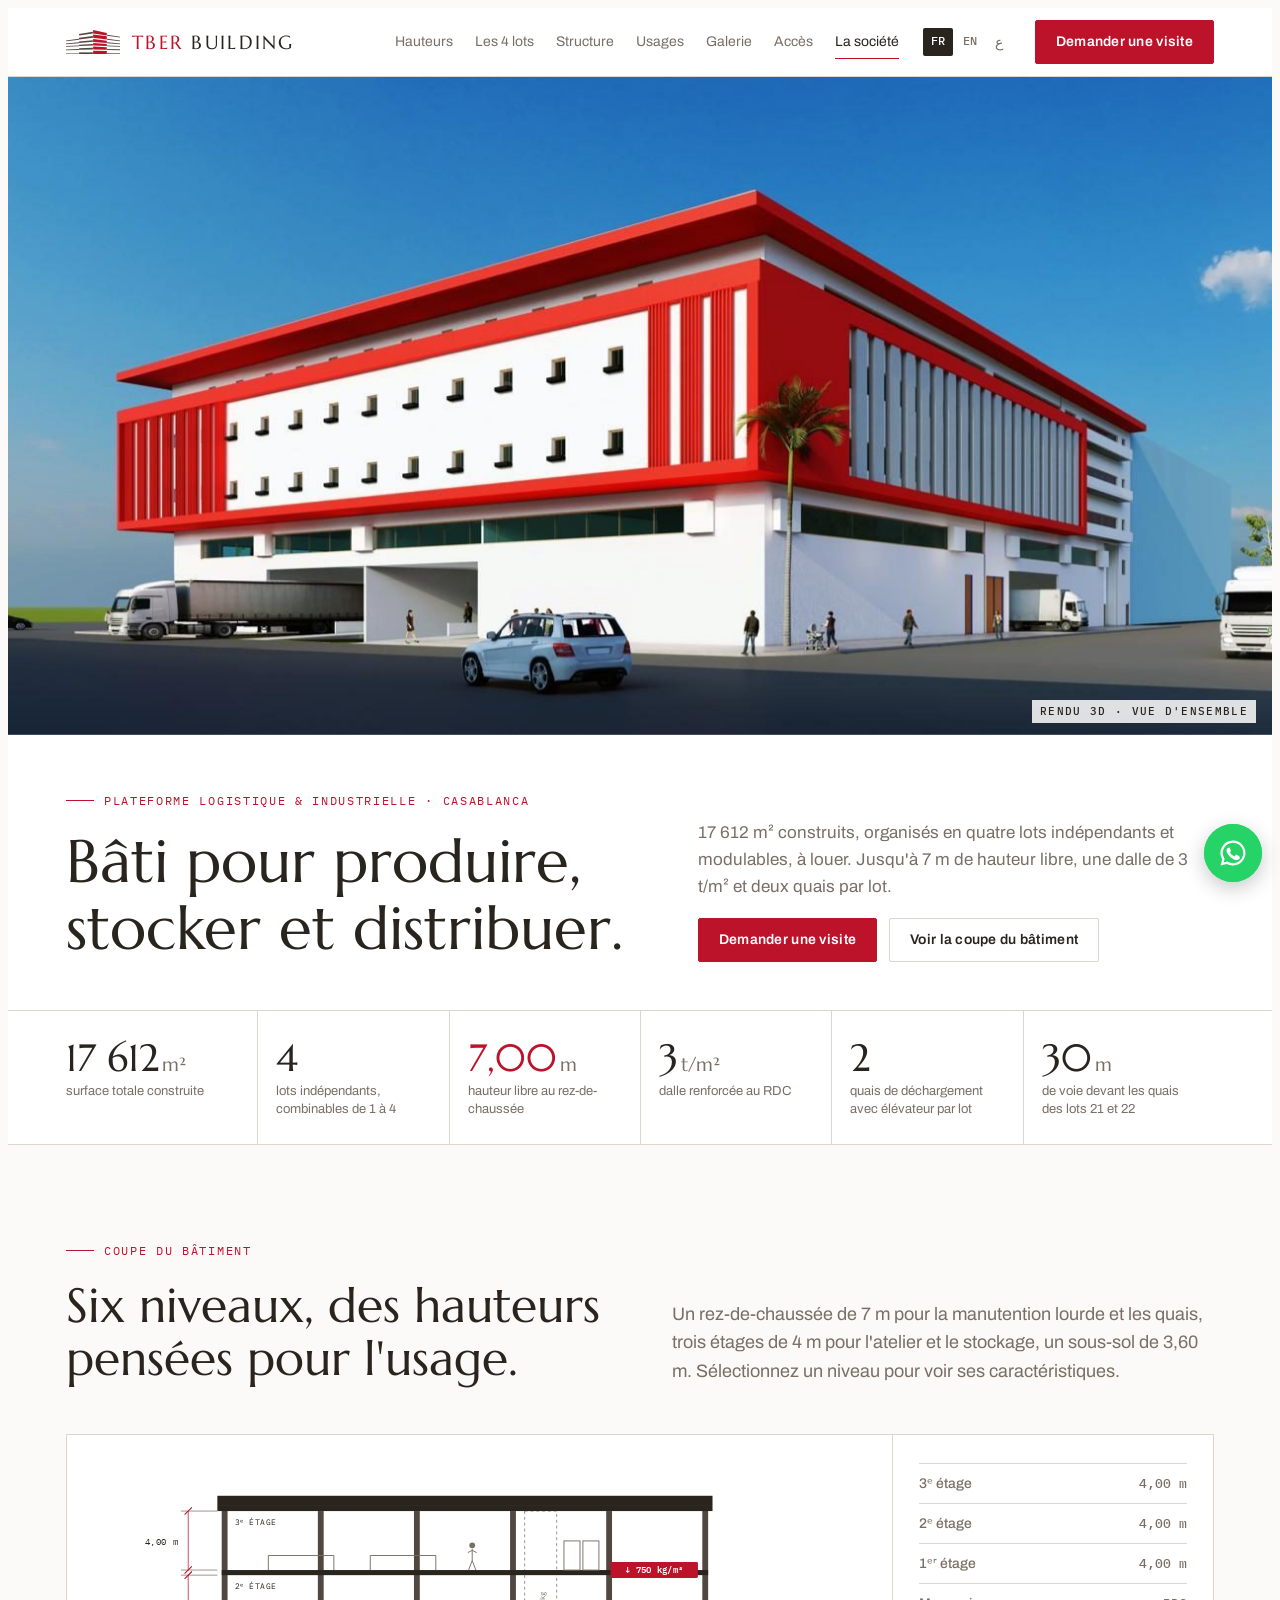
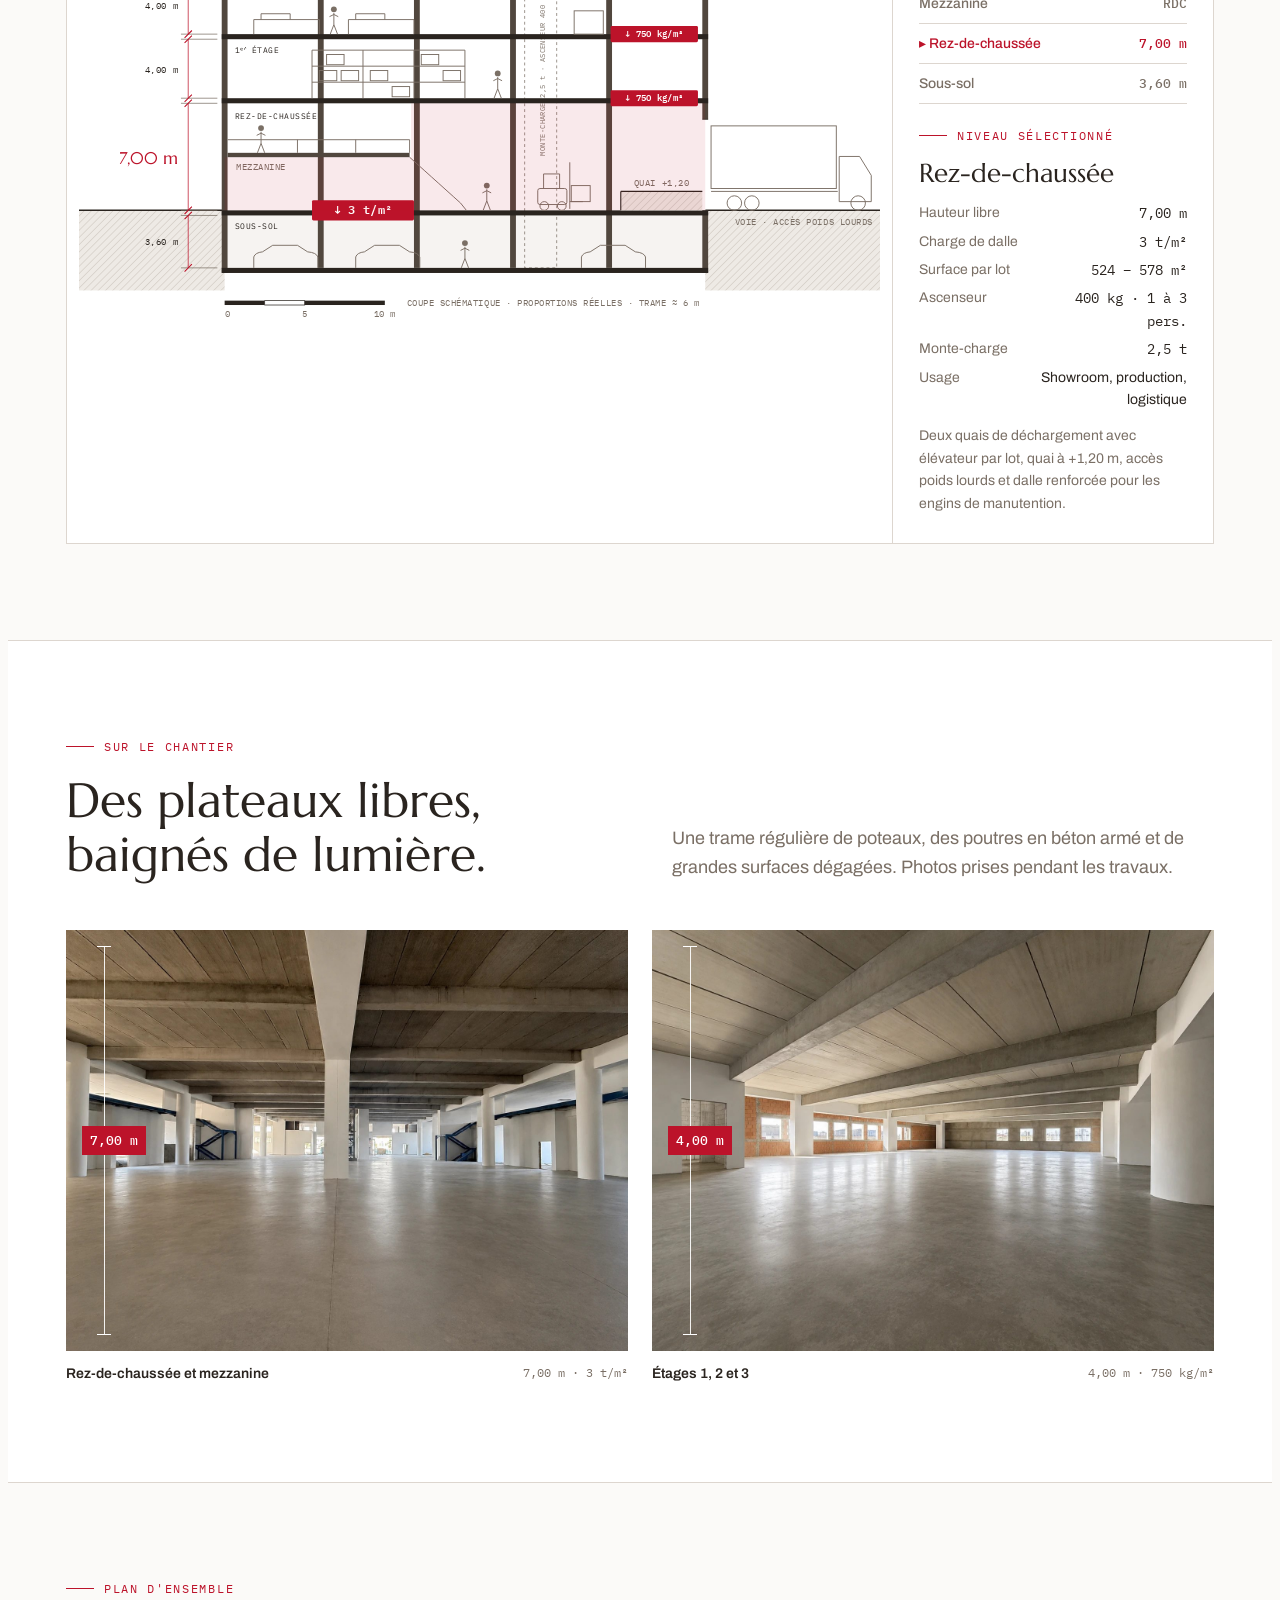
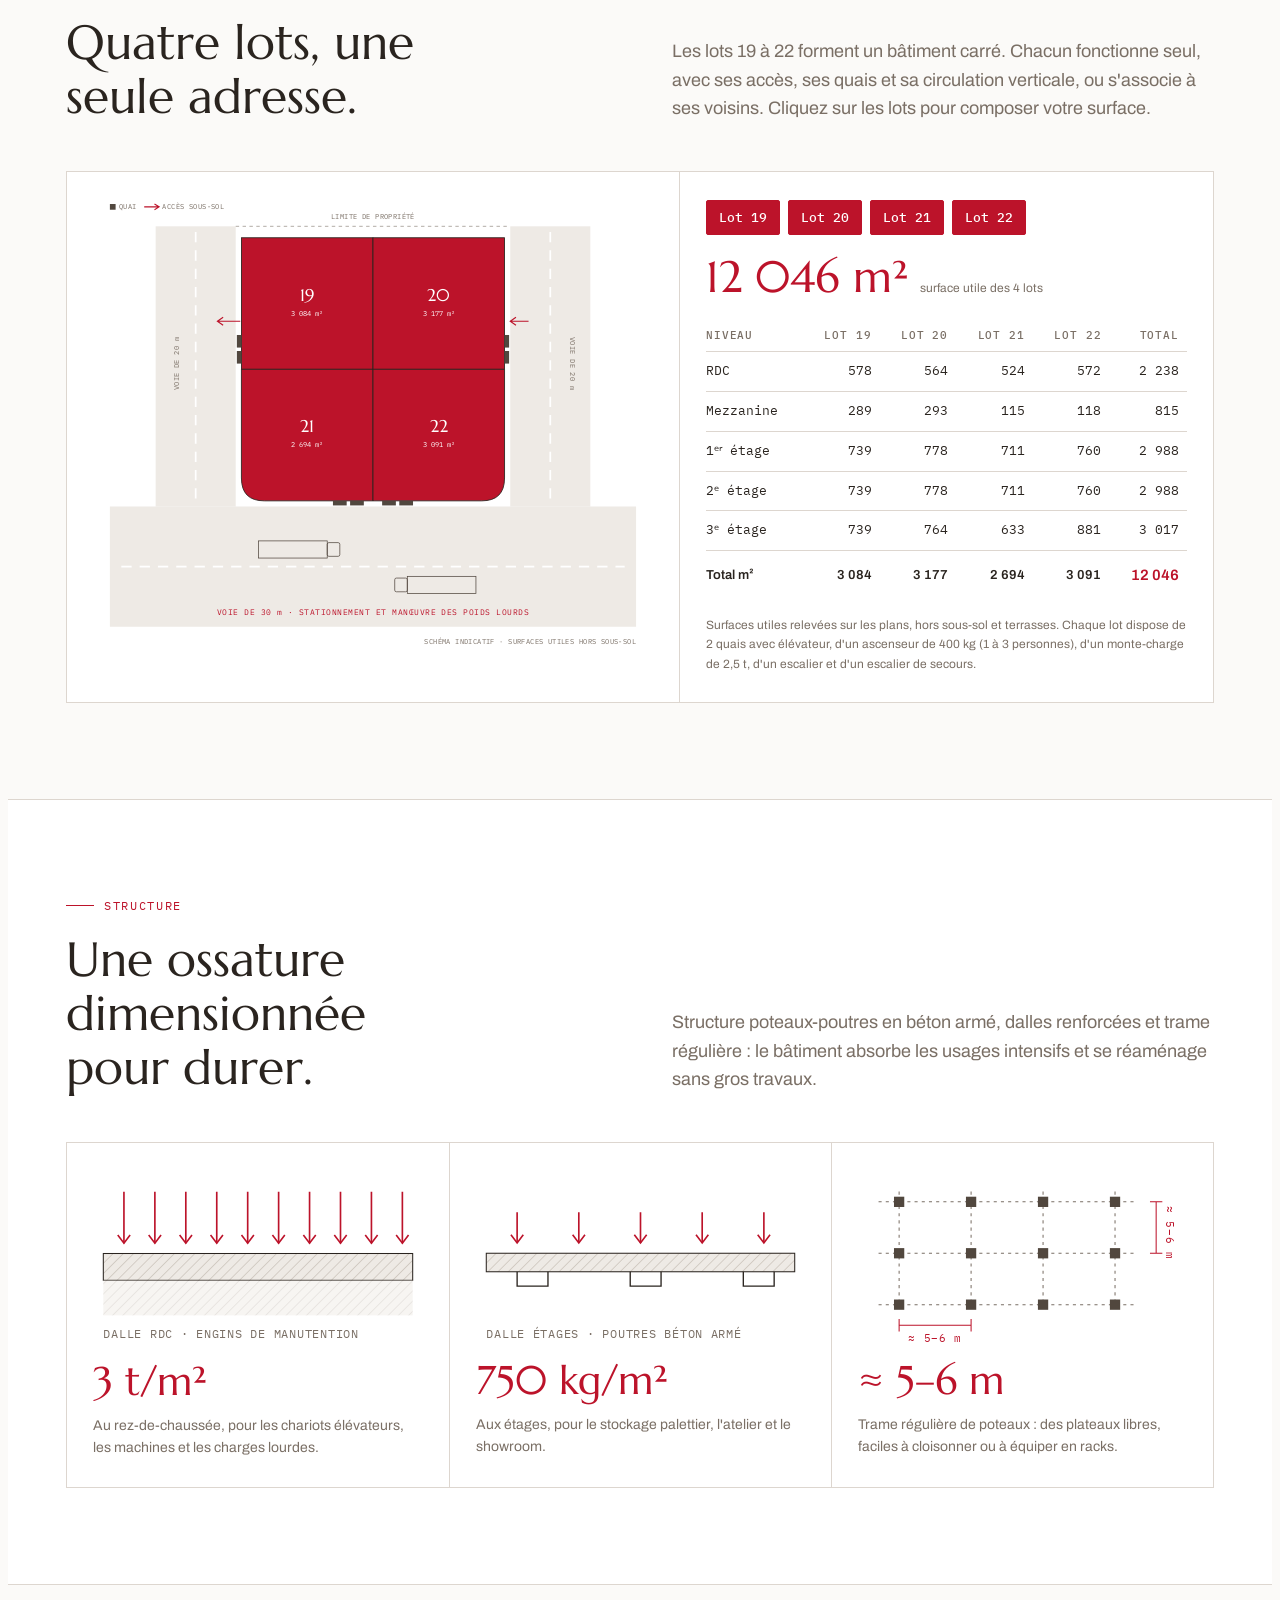
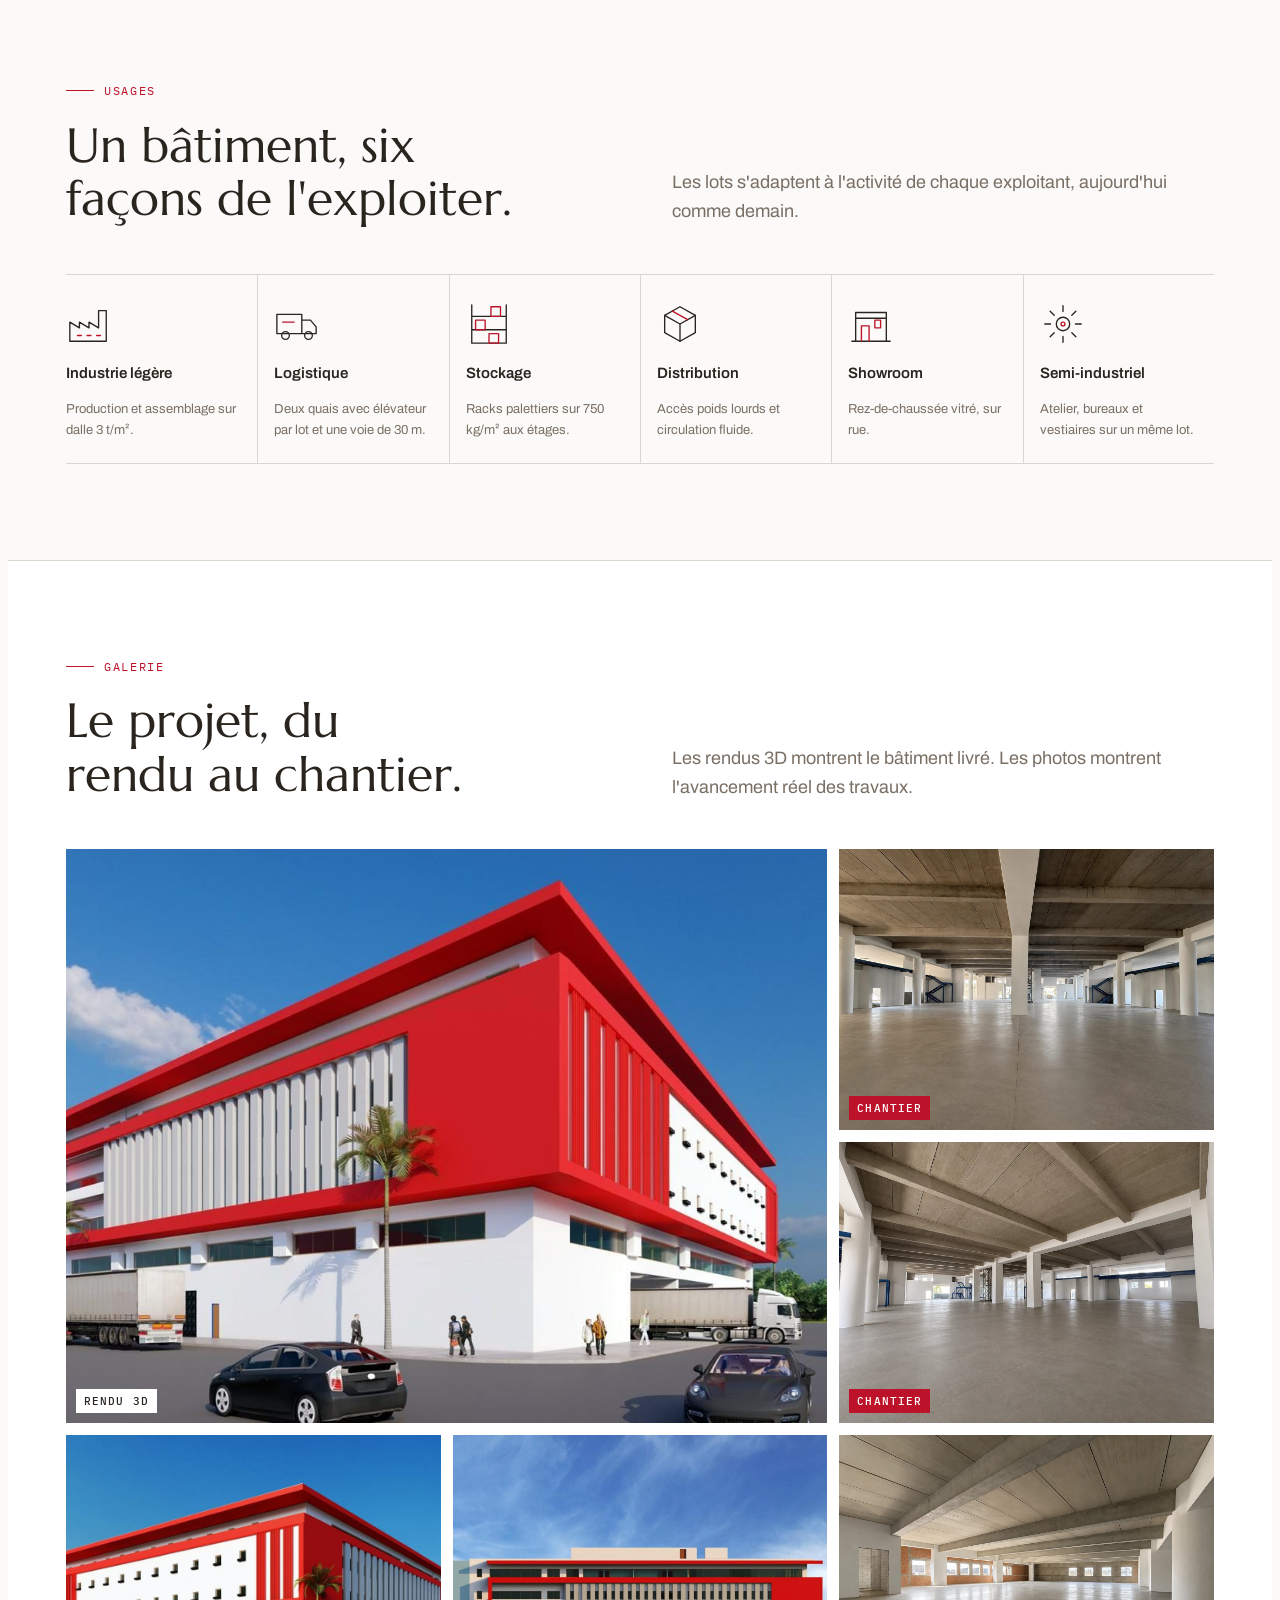
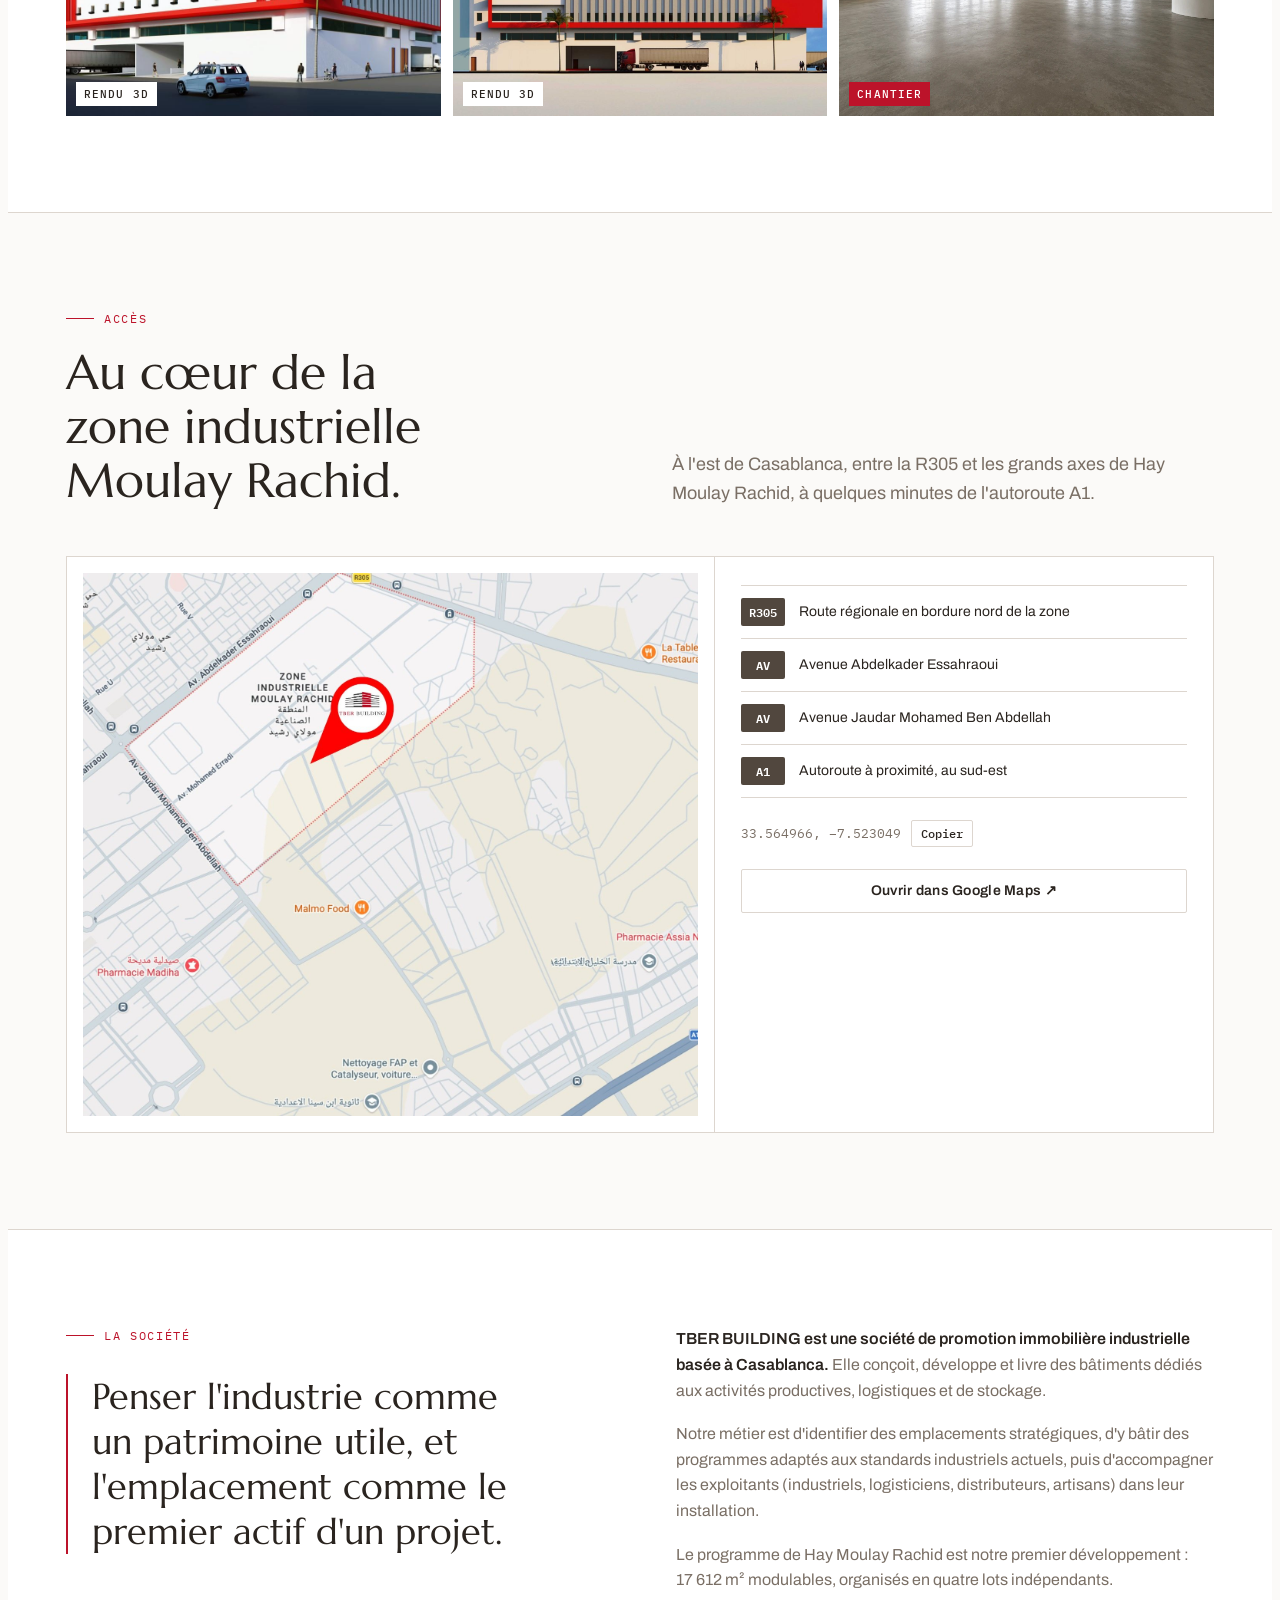
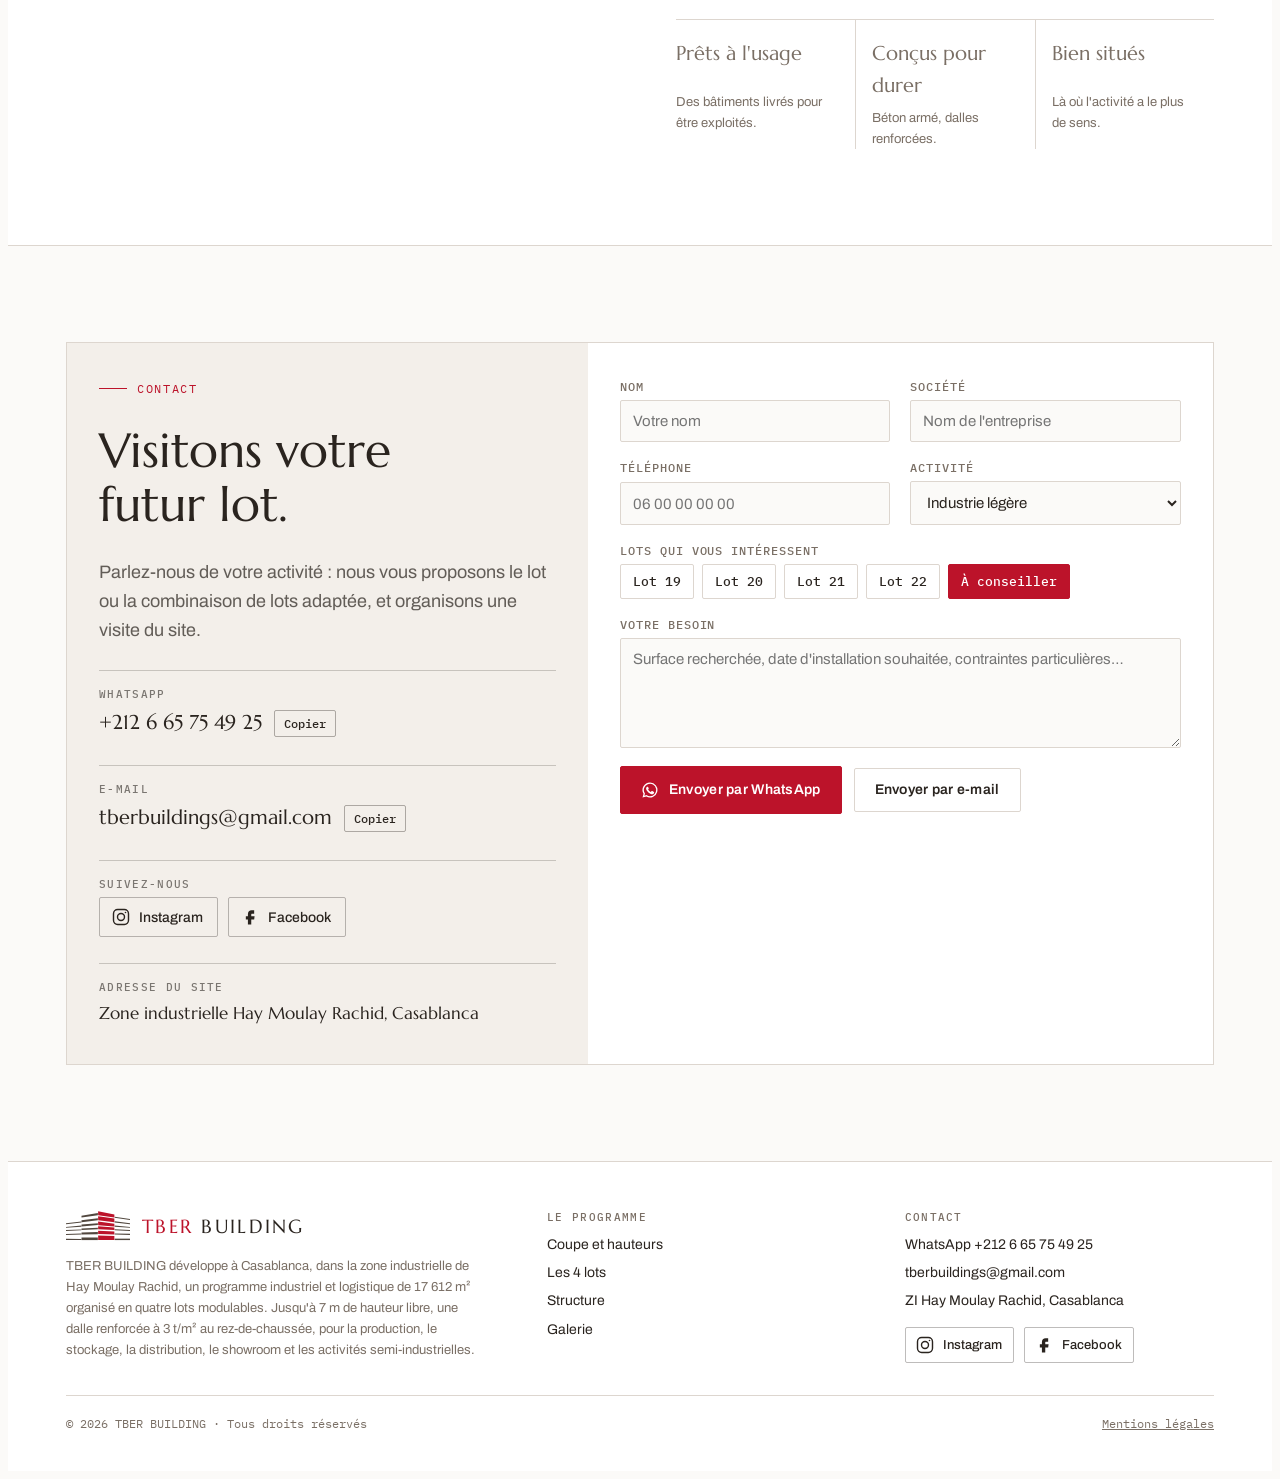
==== index.html @ 0d350aed "Retrait du numéro de téléphone, seul WhatsApp est conservé Co-Authored-By: Claude Opus 5.5 <noreply@" ====
<!doctype html>
<html lang="fr">
<head>
<meta charset="utf-8">
<meta name="viewport" content="width=device-width, initial-scale=1, viewport-fit=cover">
<title>TBER BUILDING · Plateforme logistique et industrielle à louer, Hay Moulay Rachid, Casablanca</title>
<meta name="description" content="Plateforme logistique et industrielle de 17 612 m² à Hay Moulay Rachid, Casablanca. 4 lots modulables à la location : 7 m de hauteur libre, dalle 3 t/m², 2 quais par lot.">
<meta name="theme-color" content="#BC132A">
<link rel="canonical" href="https://tberbuilding.ma/">
<link rel="alternate" hreflang="fr" href="https://tberbuilding.ma/">
<link rel="alternate" hreflang="en" href="https://tberbuilding.ma/en/">
<link rel="alternate" hreflang="ar" href="https://tberbuilding.ma/ar/">
<link rel="alternate" hreflang="x-default" href="https://tberbuilding.ma/">
<link rel="icon" href="assets/favicon.svg" type="image/svg+xml">
<meta property="og:type" content="website">
<meta property="og:locale" content="fr_MA">
<meta property="og:title" content="TBER BUILDING · 17 612 m² industriels à louer à Casablanca">
<meta property="og:description" content="4 lots modulables, 7 m de hauteur libre, dalle 3 t/m², 2 quais par lot. Zone industrielle Hay Moulay Rachid.">
<meta property="og:image" content="https://tberbuilding.ma/assets/rendu-angle-quais.jpg">
<link rel="preconnect" href="https://fonts.googleapis.com">
<link rel="preconnect" href="https://fonts.gstatic.com" crossorigin>
<link rel="stylesheet" href="https://fonts.googleapis.com/css2?family=Marcellus&family=Archivo:wght@400;500;600;700&family=IBM+Plex+Mono:wght@400;500&display=swap">
<link rel="stylesheet" href="css/style.css">
<script type="application/ld+json">
{"@context":"https://schema.org","@type":"Organization","name":"TBER BUILDING","url":"https://tberbuilding.ma/","email":"tberbuildings@gmail.com","telephone":"+212665754925","sameAs":["https://www.instagram.com/tber_building/","https://www.facebook.com/share/14sG1yNJWV6/"],
 "address":{"@type":"PostalAddress","streetAddress":"Zone industrielle Hay Moulay Rachid","addressLocality":"Casablanca","addressCountry":"MA"},
 "location":{"@type":"Place","name":"Plateforme logistique TBER BUILDING","geo":{"@type":"GeoCoordinates","latitude":33.564966,"longitude":-7.523049}}}
</script>
</head>
<body>
<div id="progress" aria-hidden="true"></div>
<header class="hdr">
  <div class="wrap">
    <a class="brand" href="#top" aria-label="TBER BUILDING, accueil">
      <svg viewBox="0 0 442 202" aria-hidden="true"><g class="lg-b"><polygon points="0,85 106,72 106,79 0,92"/><polygon points="0,111 106,101 106,108 0,116"/><polygon points="0,132 106,127 106,133 0,138"/><polygon points="0,159 106,156 106,163 0,166"/><polygon points="0,192 106,193 106,201 0,201"/><polygon points="107,32 220,14 220,29 107,45"/><polygon points="107,64 220,50 220,64 107,78"/><polygon points="107,94 220,84 220,97 107,107"/><polygon points="107,121 220,115 220,126 107,132"/><polygon points="107,149 220,145 220,160 107,162"/><polygon points="107,183 220,183 220,201 107,201"/><polygon points="336,39 442,55 442,62 336,47"/><polygon points="336,71 442,85 442,92 336,79"/><polygon points="336,101 442,110 442,116 336,108"/><polygon points="336,126 442,132 442,138 336,133"/><polygon points="336,155 442,158 442,165 336,163"/><polygon points="336,191 442,191 442,201 336,201"/></g><g class="lg-r"><polygon points="222,1 334,24 334,45 222,29"/><polygon points="222,36 334,52 334,78 222,64"/><polygon points="222,73 334,88 334,107 222,98"/><polygon points="222,106 334,114 334,132 222,126"/><polygon points="222,136 334,141 334,162 222,159"/><polygon points="222,169 334,172 334,200 222,200"/></g></svg>
      <span class="brand-name"><b>TBER</b> BUILDING</span>
    </a>
    <nav class="nav" id="nav">
      <a href="#hauteurs">Hauteurs</a>
      <a href="#lots">Les 4 lots</a>
      <a href="#structure">Structure</a>
      <a href="#usages">Usages</a>
      <a href="#galerie">Galerie</a>
      <a href="#localisation">Accès</a>
      <a href="#societe">La société</a>
    </nav>
    <div class="lang" aria-label="Langue"><a href="./" hreflang="fr" lang="fr" aria-current="page">FR</a><a href="en/" hreflang="en" lang="en">EN</a><a href="ar/" hreflang="ar" lang="ar">ع</a></div>
    <a class="btn" href="#contact">Demander une visite</a>
    <button class="menu-btn" id="menuBtn" aria-controls="nav" aria-expanded="false" aria-label="Ouvrir le menu">
      <svg width="18" height="18" viewBox="0 0 18 18" aria-hidden="true"><path d="M1 4h16M1 9h16M1 14h16" stroke="currentColor" stroke-width="1.6"/></svg>
    </button>
  </div>
</header>

<main id="top">
  <section class="hero" aria-label="Présentation">
    <figure class="hero-img">
      <img width="1280" height="666" fetchpriority="high" src="assets/rendu-angle-quais.jpg" alt="Rendu 3D du bâtiment TBER BUILDING en vue d'ensemble : façades rouges et blanches, quais de chargement et camions">
      <figcaption>Rendu 3D · Vue d'ensemble</figcaption>
    </figure>
    <div class="wrap intro">
      <div>
        <span class="eyebrow">Plateforme logistique &amp; industrielle · Casablanca</span>
        <h1>Bâti pour produire, stocker et distribuer.</h1>
      </div>
      <div>
        <p>17 612 m² construits, organisés en quatre lots indépendants et modulables, à louer. Jusqu'à 7 m de hauteur libre, une dalle de 3 t/m² et deux quais par lot.</p>
        <div class="ctas">
          <a class="btn" href="#contact">Demander une visite</a>
          <a class="btn ghost" href="#hauteurs">Voir la coupe du bâtiment</a>
        </div>
      </div>
    </div>
  </section>

  <div class="figures">
    <div class="wrap">
      <div class="fig"><span class="v num">17 612<small>m²</small></span><span class="k">surface totale construite</span></div>
      <div class="fig"><span class="v num">4</span><span class="k">lots indépendants, combinables de 1 à 4</span></div>
      <div class="fig accent"><span class="v num">7,00<small>m</small></span><span class="k">hauteur libre au rez-de-chaussée</span></div>
      <div class="fig"><span class="v num">3<small>t/m²</small></span><span class="k">dalle renforcée au RDC</span></div>
      <div class="fig"><span class="v num">2</span><span class="k">quais de déchargement avec élévateur par lot</span></div>
      <div class="fig"><span class="v num">30<small>m</small></span><span class="k">de voie devant les quais des lots 21 et 22</span></div>
    </div>
  </div>

  <!-- COUPE -->
  <section class="sec" id="hauteurs">
    <div class="wrap">
      <div class="sec-head">
        <div>
          <span class="eyebrow">Coupe du bâtiment</span>
          <h2>Six niveaux, des hauteurs pensées pour l'usage.</h2>
        </div>
        <p class="lead">Un rez-de-chaussée de 7 m pour la manutention lourde et les quais, trois étages de 4 m pour l'atelier et le stockage, un sous-sol de 3,60 m. Sélectionnez un niveau pour voir ses caractéristiques.</p>
      </div>

      <div class="sheet coupe">
        <div class="coupe-draw">
          <svg viewBox="0 0 1100 650" role="img" aria-labelledby="coupeT">
            <title id="coupeT">Coupe schématique du bâtiment : sous-sol 3,60 m, rez-de-chaussée 7 m avec mezzanine et quai, trois étages de 4 m</title>
            <defs>
              <pattern id="hatch" width="7" height="7" patternUnits="userSpaceOnUse" patternTransform="rotate(45)"><rect width="7" height="7" fill="var(--concrete)"/><line x1="0" y1="0" x2="0" y2="7" stroke="var(--hatch)" stroke-width="1.6"/></pattern>
              <g id="man"><circle cx="0" cy="-34" r="4" class="d-objf"/><path d="M0 -29 L0 -13 M0 -13 L-5 0 M0 -13 L5 0 M-6 -24 L0 -27 L6 -24" class="d-obj"/></g>
            </defs>

            <!-- sol et terre -->
            <rect x="0" y="488" width="200" height="110" class="d-hatch"/>
            <rect x="860" y="488" width="240" height="110" class="d-hatch"/>
            <line x1="0" y1="488" x2="200" y2="488" class="d-line" stroke-width="2"/>
            <line x1="860" y1="488" x2="1100" y2="488" class="d-line" stroke-width="2"/>
            <text x="1090" y="508" text-anchor="end" class="d-mut">VOIE · ACCÈS POIDS LOURDS</text>

            <!-- intérieur des niveaux -->
            <rect x="200" y="77" width="660" height="490" class="d-paper"/>
            <rect x="200" y="495" width="660" height="72" class="d-fill" opacity=".55"/>

            <!-- trémie monte-charge / ascenseur -->
            <rect x="612" y="77" width="44" height="490" fill="none" class="d-thin" stroke-dasharray="4 4"/>
            <text transform="translate(640 300) rotate(-90)" text-anchor="middle" class="d-mut" font-size="10">MONTE-CHARGE 2,5 t · ASCENSEUR 400 kg</text>

            <!-- poteaux (trame 6 m) -->
            <g class="d-col">
              <rect x="196" y="70" width="8" height="504"/>
              <rect x="328" y="77" width="8" height="490"/>
              <rect x="460" y="77" width="8" height="490"/>
              <rect x="592" y="77" width="8" height="490"/>
              <rect x="724" y="77" width="8" height="490"/>
              <rect x="856" y="70" width="8" height="293"/>
              <rect x="856" y="488" width="8" height="86"/>
            </g>

            <!-- dalles -->
            <rect x="190" y="56" width="680" height="14" class="d-slab"/>
            <rect x="190" y="70" width="680" height="7" class="d-slab"/>
            <rect x="196" y="158" width="668" height="7" class="d-slab"/>
            <rect x="196" y="246" width="668" height="7" class="d-slab"/>
            <rect x="196" y="334" width="668" height="7" class="d-slab"/>
            <rect x="196" y="488" width="668" height="7" class="d-slab"/>
            <rect x="196" y="567" width="668" height="7" class="d-slab"/>

            <!-- RDC : quai +1,20 m -->
            <rect x="744" y="462" width="112" height="26" class="d-hatch"/>
            <line x1="744" y1="462" x2="856" y2="462" class="d-line" stroke-width="1.5"/>
            <line x1="744" y1="462" x2="744" y2="488" class="d-line" stroke-width="1.5"/>
            <text x="800" y="455" text-anchor="middle" class="d-mut">QUAI +1,20</text>

            <!-- RDC : mezzanine -->
            <rect x="204" y="409" width="250" height="6" class="d-col"/>
            <path d="M454 409 V391 M204 391 H454 M300 391 V409 M380 391 V409" class="d-obj"/>
            <path d="M454 415 l10 9 h0 l10 9 l10 9 l10 9 l10 9 l10 9 l10 9 l8 10" class="d-obj"/>
            <text x="216" y="432" class="d-mut">MEZZANINE</text>

            <!-- RDC : chariot élévateur + palette -->
            <g transform="translate(630 488)">
              <rect x="0" y="-30" width="40" height="22" rx="3" class="d-obj"/>
              <path d="M8 -30 V-50 H30 V-30" class="d-obj"/>
              <circle cx="9" cy="-6" r="6" class="d-obj"/><circle cx="33" cy="-6" r="6" class="d-obj"/>
              <path d="M44 -2 V-66 M44 -12 H62" class="d-obj"/>
              <rect x="46" y="-34" width="26" height="22" class="d-obj"/>
            </g>
            <use href="#man" x="560" y="488"/>
            <use href="#man" x="250" y="409"/>

            <!-- étage 1 : racks palettiers -->
            <g class="d-obj">
              <g transform="translate(90 0)"><path d="M230 334 V268 M300 334 V268 M370 334 V268 M440 334 V268 M230 312 H440 M230 290 H440 M230 268 H440"/>
              <rect x="240" y="296" width="24" height="14"/><rect x="270" y="296" width="24" height="14"/><rect x="310" y="296" width="24" height="14"/><rect x="380" y="274" width="24" height="14"/><rect x="410" y="296" width="24" height="14"/><rect x="340" y="318" width="24" height="14"/><rect x="250" y="274" width="24" height="14"/></g>
            </g>
            <use href="#man" x="575" y="334"/>
            <!-- étage 2 : atelier -->
            <g class="d-obj">
              <path d="M240 246 V226 H330 V246 M250 226 V218 H290 V226"/>
              <path d="M370 246 V226 H460 V246 M380 226 V218 H420 V226"/>
              <rect x="680" y="214" width="40" height="32"/>
            </g>
            <use href="#man" x="350" y="246"/>
            <!-- étage 3 : atelier / showroom -->
            <g class="d-obj">
              <path d="M260 158 V138 H350 V158 M400 158 V138 H490 V158"/>
              <rect x="666" y="118" width="22" height="40"/><rect x="692" y="118" width="22" height="40"/>
            </g>
            <use href="#man" x="540" y="158"/>
            <!-- sous-sol : véhicules -->
            <g class="d-obj">
              <path d="M240 567 V552 Q242 546 252 545 L266 536 H300 L314 545 Q326 546 328 552 V567"/>
              <path d="M380 567 V552 Q382 546 392 545 L406 536 H440 L454 545 Q466 546 468 552 V567"/>
              <path d="M690 567 V552 Q692 546 702 545 L716 536 H750 L764 545 Q776 546 778 552 V567"/>
            </g>
            <use href="#man" x="530" y="567"/>

            <!-- camion à quai -->
            <g transform="translate(866 0)">
              <rect x="2" y="372" width="172" height="86" class="d-obj"/>
              <path d="M2 462 H176" class="d-obj"/>
              <circle cx="34" cy="478" r="10" class="d-obj"/><circle cx="58" cy="478" r="10" class="d-obj"/>
              <path d="M178 476 V414 H206 L222 440 V476 Z" class="d-obj"/>
              <circle cx="204" cy="478" r="10" class="d-obj"/>
            </g>
            <path d="M856 363 h8" class="d-line"/>

            <!-- cotes verticales -->
            <g class="d-redl" stroke-width="1">
              <path d="M150 77 V158 M150 165 V246 M150 253 V334 M150 341 V488 M150 495 V567"/>
            </g>
            <g class="d-line" stroke-width="1">
              <path d="M140 77 H190 M140 158 H190 M140 165 H190 M140 246 H190 M140 253 H190 M140 334 H190 M140 341 H190 M140 488 H190 M140 495 H190 M140 567 H190" style="stroke:var(--muted)"/>
              <path d="M145 82 L155 72 M145 163 L155 153 M145 170 L155 160 M145 251 L155 241 M145 258 L155 248 M145 339 L155 329 M145 346 L155 336 M145 493 L155 483 M145 500 L155 490 M145 572 L155 562" style="stroke:var(--red)" stroke-width="1.5"/>
            </g>
            <g text-anchor="end">
              <text x="136" y="123" class="d-text">4,00 m</text>
              <text x="136" y="211" class="d-text">4,00 m</text>
              <text x="136" y="299" class="d-text">4,00 m</text>
              <text x="136" y="424" class="d-text d-big" style="fill:var(--red)">7,00 m</text>
              <text x="136" y="536" class="d-text">3,60 m</text>
            </g>

            <!-- noms de niveaux et charges -->
            <g class="d-text" font-size="11">
              <text x="214" y="96">3ᵉ ÉTAGE</text>
              <text x="214" y="184">2ᵉ ÉTAGE</text>
              <text x="214" y="272">1ᵉʳ ÉTAGE</text>
              <text x="214" y="362">REZ-DE-CHAUSSÉE</text>
              <text x="214" y="514">SOUS-SOL</text>
            </g>
            <!-- charges des dalles -->
            <g class="load">
              <g transform="translate(730 147)"><rect width="120" height="22" rx="2"/><text x="60" y="15.5">↓ 750 kg/m²</text></g>
              <g transform="translate(730 235)"><rect width="120" height="22" rx="2"/><text x="60" y="15.5">↓ 750 kg/m²</text></g>
              <g transform="translate(730 323)"><rect width="120" height="22" rx="2"/><text x="60" y="15.5">↓ 750 kg/m²</text></g>
              <g transform="translate(320 474)" class="big"><rect width="140" height="28" rx="2"/><text x="70" y="19.5">↓ 3 t/m²</text></g>
            </g>

            <!-- zones cliquables -->
            <rect class="hit" data-l="r3" x="200" y="77" width="660" height="81"/>
            <rect class="hit" data-l="r2" x="200" y="165" width="660" height="81"/>
            <rect class="hit" data-l="r1" x="200" y="253" width="660" height="81"/>
            <rect class="hit" data-l="mez" x="204" y="341" width="252" height="74"/>
            <path class="hit" data-l="rdc" d="M456 341 H860 V488 H200 V415 H456 Z"/>
            <rect class="hit" data-l="ss" x="200" y="495" width="660" height="72"/>

            <!-- échelle graphique -->
            <g transform="translate(200 612)">
              <rect x="0" y="0" width="55" height="6" class="d-slab"/><rect x="55" y="0" width="55" height="6" class="d-paper" stroke="var(--ink)"/>
              <rect x="110" y="0" width="110" height="6" class="d-slab"/>
              <text x="0" y="22" class="d-mut">0</text><text x="110" y="22" class="d-mut" text-anchor="middle">5</text><text x="220" y="22" class="d-mut" text-anchor="middle">10 m</text>
              <text x="250" y="7" class="d-mut">COUPE SCHÉMATIQUE · PROPORTIONS RÉELLES · TRAME ≈ 6 m</text>
            </g>
          </svg>
          <p class="scroll-hint">← Faites glisser pour voir toute la coupe →</p>
        </div>
        <aside class="coupe-side">
          <div class="lvl-list" role="group" aria-label="Choisir un niveau">
            <button class="lvl-btn" data-l="r3" aria-pressed="false"><span>3ᵉ étage</span><span>4,00 m</span></button>
            <button class="lvl-btn" data-l="r2" aria-pressed="false"><span>2ᵉ étage</span><span>4,00 m</span></button>
            <button class="lvl-btn" data-l="r1" aria-pressed="false"><span>1ᵉʳ étage</span><span>4,00 m</span></button>
            <button class="lvl-btn" data-l="mez" aria-pressed="false"><span>Mezzanine</span><span>RDC</span></button>
            <button class="lvl-btn" data-l="rdc" aria-pressed="true"><span>Rez-de-chaussée</span><span>7,00 m</span></button>
            <button class="lvl-btn" data-l="ss" aria-pressed="false"><span>Sous-sol</span><span>3,60 m</span></button>
          </div>
          <div class="lvl-card" id="lvlCard" aria-live="polite"></div>
        </aside>
      </div>
    </div>
  </section>

  <!-- PLATEAUX PHOTOS -->
  <section class="sec alt" id="plateaux" aria-label="Les plateaux en photo">
    <div class="wrap">
      <div class="sec-head">
        <div>
          <span class="eyebrow">Sur le chantier</span>
          <h2>Des plateaux libres, baignés de lumière.</h2>
        </div>
        <p class="lead">Une trame régulière de poteaux, des poutres en béton armé et de grandes surfaces dégagées. Photos prises pendant les travaux.</p>
      </div>
      <div class="plates">
        <figure class="plate">
          <div class="img"><img width="1448" height="1086" src="assets/chantier-rdc.jpg" alt="Rez-de-chaussée en chantier : grand plateau béton, poteaux blancs, escaliers métalliques bleus vers la mezzanine" loading="lazy"><div class="h" aria-hidden="true"><i></i><span>7,00 m</span><i></i></div></div>
          <figcaption><b>Rez-de-chaussée et mezzanine</b><span>7,00 m · 3 t/m²</span></figcaption>
        </figure>
        <figure class="plate">
          <div class="img"><img width="1448" height="1086" src="assets/chantier-etages.jpg" alt="Étage en chantier : plateau béton avec fenêtres en bandeau et poutres apparentes" loading="lazy"><div class="h" aria-hidden="true"><i></i><span>4,00 m</span><i></i></div></div>
          <figcaption><b>Étages 1, 2 et 3</b><span>4,00 m · 750 kg/m²</span></figcaption>
        </figure>
      </div>
    </div>
  </section>

  <!-- LOTS -->
  <section class="sec" id="lots">
    <div class="wrap">
      <div class="sec-head">
        <div>
          <span class="eyebrow">Plan d'ensemble</span>
          <h2>Quatre lots, une seule adresse.</h2>
        </div>
        <p class="lead">Les lots 19 à 22 forment un bâtiment carré. Chacun fonctionne seul, avec ses accès, ses quais et sa circulation verticale, ou s'associe à ses voisins. Cliquez sur les lots pour composer votre surface.</p>
      </div>
      <div class="sheet lots">
        <div class="lots-draw">
          <svg viewBox="0 0 1000 800" role="img" aria-labelledby="lotsT">
            <title id="lotsT">Plan de masse schématique : lots 19 et 20 au nord, lots 21 et 22 au sud le long de la voie de 30 m, voies de 20 m à l'ouest et à l'est</title>
            <!-- voies -->
            <rect x="120" y="60" width="140" height="490" fill="var(--concrete)"/>
            <rect x="740" y="60" width="140" height="490" fill="var(--concrete)"/>
            <path d="M40 550 H960 V760 H40 Z" fill="var(--concrete)"/>
            <path d="M190 70 V540 M810 70 V540 M60 655 H940" stroke="var(--paper)" stroke-width="3" stroke-dasharray="18 14" fill="none"/>
            <text transform="translate(160 300) rotate(-90)" text-anchor="middle" class="d-mut" font-size="13">VOIE DE 20 m</text>
            <text transform="translate(845 300) rotate(90)" text-anchor="middle" class="d-mut" font-size="13">VOIE DE 20 m</text>
            <text x="500" y="740" text-anchor="middle" class="d-text" font-size="14" style="fill:var(--red)">VOIE DE 30 m · STATIONNEMENT ET MANŒUVRE DES POIDS LOURDS</text>
            <!-- camions -->
            <g class="d-obj" style="stroke:var(--brown)">
              <rect x="300" y="610" width="120" height="30"/><rect x="420" y="613" width="22" height="24" rx="3"/>
              <rect x="560" y="672" width="120" height="30"/><rect x="538" y="675" width="22" height="24" rx="3"/>
            </g>
            <!-- limite nord -->
            <line x1="260" y1="60" x2="740" y2="60" class="d-thin" stroke-dasharray="6 6"/>
            <text x="500" y="48" text-anchor="middle" class="d-mut">LIMITE DE PROPRIÉTÉ</text>

            <!-- lots -->
            <g class="lot" data-lot="19" tabindex="0" role="button" aria-label="Lot 19"><rect x="270" y="80" width="230" height="230"/><text x="385" y="190" text-anchor="middle" class="lt">19</text><text x="385" y="216" text-anchor="middle" class="ls">3 084 m²</text></g>
            <g class="lot" data-lot="20" tabindex="0" role="button" aria-label="Lot 20"><rect x="500" y="80" width="230" height="230"/><text x="615" y="190" text-anchor="middle" class="lt">20</text><text x="615" y="216" text-anchor="middle" class="ls">3 177 m²</text></g>
            <g class="lot" data-lot="21" tabindex="0" role="button" aria-label="Lot 21"><path d="M270 310 H500 V540 H310 Q270 540 270 500 Z"/><text x="385" y="420" text-anchor="middle" class="lt">21</text><text x="385" y="446" text-anchor="middle" class="ls">2 694 m²</text></g>
            <g class="lot" data-lot="22" tabindex="0" role="button" aria-label="Lot 22"><path d="M500 310 H730 V500 Q730 540 690 540 H500 Z"/><text x="615" y="420" text-anchor="middle" class="lt">22</text><text x="615" y="446" text-anchor="middle" class="ls">3 091 m²</text></g>

            <!-- quais (2 par lot) -->
            <g fill="var(--brown)">
              <rect x="262" y="250" width="8" height="22"/><rect x="262" y="278" width="8" height="22"/>
              <rect x="730" y="250" width="8" height="22"/><rect x="730" y="278" width="8" height="22"/>
              <rect x="430" y="540" width="24" height="8"/><rect x="460" y="540" width="24" height="8"/>
              <rect x="516" y="540" width="24" height="8"/><rect x="546" y="540" width="24" height="8"/>
            </g>
            <!-- accès sous-sol -->
            <g class="d-redl" stroke-width="2">
              <path d="M268 226 H228 m10 -7 l-10 7 l10 7"/>
              <path d="M772 226 H740 m10 -7 l-10 7 l10 7"/>
            </g>
            <!-- légende -->
            <g transform="translate(40 30)">
              <rect x="0" y="-9" width="10" height="10" fill="var(--brown)"/><text x="16" y="0" class="d-mut">QUAI</text>
              <path d="M60 -4 H86 m-8 -5 l8 5 l-8 5" class="d-redl" stroke-width="2"/><text x="92" y="0" class="d-mut">ACCÈS SOUS-SOL</text>
            </g>
            <text x="960" y="790" text-anchor="end" class="d-mut">SCHÉMA INDICATIF · SURFACES UTILES HORS SOUS-SOL</text>
          </svg>
        </div>
        <aside class="lots-side">
          <div class="chips" role="group" aria-label="Sélection des lots">
            <button class="chip" data-lot="19" aria-pressed="true">Lot 19</button>
            <button class="chip" data-lot="20" aria-pressed="true">Lot 20</button>
            <button class="chip" data-lot="21" aria-pressed="true">Lot 21</button>
            <button class="chip" data-lot="22" aria-pressed="true">Lot 22</button>
          </div>
          <div class="total"><span class="v" id="totV">12 046 m²</span><span class="note" id="totK">surface utile des 4 lots</span></div>
          <div class="tbl-wrap">
            <table>
              <thead id="tHead"></thead>
              <tbody id="tBody"></tbody>
              <tfoot id="tFoot"></tfoot>
            </table>
          </div>
          <p class="note">Surfaces utiles relevées sur les plans, hors sous-sol et terrasses. Chaque lot dispose de 2 quais avec élévateur, d'un ascenseur de 400 kg (1 à 3 personnes), d'un monte-charge de 2,5 t, d'un escalier et d'un escalier de secours.</p>
        </aside>
      </div>
    </div>
  </section>

  <!-- STRUCTURE -->
  <section class="sec alt" id="structure">
    <div class="wrap">
      <div class="sec-head">
        <div>
          <span class="eyebrow">Structure</span>
          <h2>Une ossature dimensionnée pour durer.</h2>
        </div>
        <p class="lead">Structure poteaux-poutres en béton armé, dalles renforcées et trame régulière : le bâtiment absorbe les usages intensifs et se réaménage sans gros travaux.</p>
      </div>
      <div class="sheet struct">
        <div>
          <svg viewBox="0 0 320 170" role="img" aria-label="Dalle du rez-de-chaussée : 3 tonnes par mètre carré">
            <g class="d-redl" stroke-width="1.6">
              <path d="M30 20 V70 M60 20 V70 M90 20 V70 M120 20 V70 M150 20 V70 M180 20 V70 M210 20 V70 M240 20 V70 M270 20 V70 M300 20 V70"/>
              <path d="M24 62 l6 8 l6 -8 M54 62 l6 8 l6 -8 M84 62 l6 8 l6 -8 M114 62 l6 8 l6 -8 M144 62 l6 8 l6 -8 M174 62 l6 8 l6 -8 M204 62 l6 8 l6 -8 M234 62 l6 8 l6 -8 M264 62 l6 8 l6 -8 M294 62 l6 8 l6 -8"/>
            </g>
            <rect x="10" y="80" width="300" height="26" class="d-hatch" stroke="var(--ink)"/>
            <rect x="10" y="106" width="300" height="34" class="d-hatch" opacity=".5"/>
            <text x="10" y="162" class="d-mut">DALLE RDC · ENGINS DE MANUTENTION</text>
          </svg>
          <span class="v num">3 t/m²</span>
          <p>Au rez-de-chaussée, pour les chariots élévateurs, les machines et les charges lourdes.</p>
        </div>
        <div>
          <svg viewBox="0 0 320 170" role="img" aria-label="Dalle des étages : 750 kilogrammes par mètre carré">
            <g class="d-redl" stroke-width="1.6">
              <path d="M40 40 V70 M100 40 V70 M160 40 V70 M220 40 V70 M280 40 V70"/>
              <path d="M34 62 l6 8 l6 -8 M94 62 l6 8 l6 -8 M154 62 l6 8 l6 -8 M214 62 l6 8 l6 -8 M274 62 l6 8 l6 -8"/>
            </g>
            <rect x="10" y="80" width="300" height="18" class="d-hatch" stroke="var(--ink)"/>
            <path d="M40 98 v14 h30 v-14 M150 98 v14 h30 v-14 M260 98 v14 h30 v-14" class="d-obj" style="stroke:var(--ink)"/>
            <text x="10" y="162" class="d-mut">DALLE ÉTAGES · POUTRES BÉTON ARMÉ</text>
          </svg>
          <span class="v num">750 kg/m²</span>
          <p>Aux étages, pour le stockage palettier, l'atelier et le showroom.</p>
        </div>
        <div>
          <svg viewBox="0 0 320 170" role="img" aria-label="Trame régulière de poteaux d'environ 5 à 6 mètres">
            <g class="d-thin" stroke-dasharray="3 4">
              <path d="M40 20 V130 M110 20 V130 M180 20 V130 M250 20 V130 M20 30 H270 M20 80 H270 M20 130 H270"/>
            </g>
            <g class="d-col">
              <rect x="35" y="25" width="10" height="10"/><rect x="105" y="25" width="10" height="10"/><rect x="175" y="25" width="10" height="10"/><rect x="245" y="25" width="10" height="10"/>
              <rect x="35" y="75" width="10" height="10"/><rect x="105" y="75" width="10" height="10"/><rect x="175" y="75" width="10" height="10"/><rect x="245" y="75" width="10" height="10"/>
              <rect x="35" y="125" width="10" height="10"/><rect x="105" y="125" width="10" height="10"/><rect x="175" y="125" width="10" height="10"/><rect x="245" y="125" width="10" height="10"/>
            </g>
            <path d="M40 150 H110 M40 144 V156 M110 144 V156" class="d-redl"/>
            <text x="75" y="166" text-anchor="middle" class="d-text" font-size="11" style="fill:var(--red)">≈ 5–6 m</text>
            <path d="M290 30 V80 M284 30 H296 M284 80 H296" class="d-redl"/>
            <text x="300" y="60" class="d-text" font-size="11" style="fill:var(--red)" transform="rotate(90 300 60)" text-anchor="middle">≈ 5–6 m</text>
          </svg>
          <span class="v num">≈ 5–6 m</span>
          <p>Trame régulière de poteaux : des plateaux libres, faciles à cloisonner ou à équiper en racks.</p>
        </div>
      </div>
    </div>
  </section>

  <!-- USAGES -->
  <section class="sec" id="usages">
    <div class="wrap">
      <div class="sec-head">
        <div>
          <span class="eyebrow">Usages</span>
          <h2>Un bâtiment, six façons de l'exploiter.</h2>
        </div>
        <p class="lead">Les lots s'adaptent à l'activité de chaque exploitant, aujourd'hui comme demain.</p>
      </div>
      <div class="uses">
        <div class="use">
          <svg viewBox="0 0 48 48" aria-hidden="true"><path d="M4 42V22l10 6v-6l10 6v-6l10 6V10h8v32z"/><path class="a" d="M12 36h4M22 36h4M32 36h4"/></svg>
          <b>Industrie légère</b><p>Production et assemblage sur dalle 3 t/m².</p>
        </div>
        <div class="use">
          <svg viewBox="0 0 48 48" aria-hidden="true"><path d="M3 14h26v20H3zM29 20h9l6 7v7H29"/><circle cx="12" cy="36" r="4"/><circle cx="36" cy="36" r="4"/><path class="a" d="M9 22h12"/></svg>
          <b>Logistique</b><p>Deux quais avec élévateur par lot et une voie de 30 m.</p>
        </div>
        <div class="use">
          <svg viewBox="0 0 48 48" aria-hidden="true"><path d="M6 4v40M42 4v40M6 16h36M6 30h36M6 44h36"/><path class="a" d="M10 20h10v10H10zM24 34h10v10H24zM26 6h10v10H26z"/></svg>
          <b>Stockage</b><p>Racks palettiers sur 750 kg/m² aux étages.</p>
        </div>
        <div class="use">
          <svg viewBox="0 0 48 48" aria-hidden="true"><path d="M24 6l16 9v18l-16 9-16-9V15z"/><path d="M8 15l16 9 16-9M24 24v18"/><path class="a" d="M16 10.5l16 9"/></svg>
          <b>Distribution</b><p>Accès poids lourds et circulation fluide.</p>
        </div>
        <div class="use">
          <svg viewBox="0 0 48 48" aria-hidden="true"><path d="M4 42h40M8 42V12h32v30"/><path class="a" d="M14 42V26h8v16M28 20h6v8h-6z"/><path d="M8 18h32"/></svg>
          <b>Showroom</b><p>Rez-de-chaussée vitré, sur rue.</p>
        </div>
        <div class="use">
          <svg viewBox="0 0 48 48" aria-hidden="true"><circle cx="24" cy="24" r="7"/><path d="M24 5v6M24 37v6M5 24h6M37 24h6M10.6 10.6l4.2 4.2M33.2 33.2l4.2 4.2M10.6 37.4l4.2-4.2M33.2 14.8l4.2-4.2"/><circle class="a" cx="24" cy="24" r="2"/></svg>
          <b>Semi-industriel</b><p>Atelier, bureaux et vestiaires sur un même lot.</p>
        </div>
      </div>
    </div>
  </section>

  <!-- GALERIE -->
  <section class="sec alt" id="galerie">
    <div class="wrap">
      <div class="sec-head">
        <div>
          <span class="eyebrow">Galerie</span>
          <h2>Le projet, du rendu au chantier.</h2>
        </div>
        <p class="lead">Les rendus 3D montrent le bâtiment livré. Les photos montrent l'avancement réel des travaux.</p>
      </div>
      <div class="gal" id="gal">
        <button class="g1" data-src="assets/rendu-angle-voie30.jpg" data-cap="Rendu 3D · Angle du bâtiment et accès poids lourds"><img width="1280" height="744" src="assets/rendu-angle-voie30.jpg" alt="Rendu 3D, angle du bâtiment" loading="lazy"><span class="tag">Rendu 3D</span></button>
        <button class="g2" data-src="assets/chantier-rdc.jpg" data-cap="Chantier · Rez-de-chaussée, 7 m sous plafond"><img width="1448" height="1086" src="assets/chantier-rdc.jpg" alt="Photo de chantier du rez-de-chaussée" loading="lazy"><span class="tag red">Chantier</span></button>
        <button class="g6" data-src="assets/chantier-rdc-2.jpg" data-cap="Chantier · Rez-de-chaussée, autre angle"><img width="1448" height="1086" src="assets/chantier-rdc-2.jpg" alt="Photo de chantier du rez-de-chaussée sous un autre angle, poutres béton et mezzanine bleue" loading="lazy"><span class="tag red">Chantier</span></button>
        <button class="g3" data-src="assets/rendu-angle-quais.jpg" data-cap="Rendu 3D · Façade et quais de chargement"><img width="1280" height="666" src="assets/rendu-angle-quais.jpg" alt="Rendu 3D, façade et quais" loading="lazy"><span class="tag">Rendu 3D</span></button>
        <button class="g4" data-src="assets/rendu-facade.jpg" data-cap="Rendu 3D · Élévation de la façade"><img width="1280" height="884" src="assets/rendu-facade.jpg" alt="Rendu 3D, élévation de façade" loading="lazy"><span class="tag">Rendu 3D</span></button>
        <button class="g5" data-src="assets/chantier-etages.jpg" data-cap="Chantier · Plateau d'étage, 4 m sous plafond"><img width="1448" height="1086" src="assets/chantier-etages.jpg" alt="Photo de chantier d'un étage" loading="lazy"><span class="tag red">Chantier</span></button>
      </div>
    </div>
  </section>
  <dialog id="lb" aria-label="Image agrandie">
    <img id="lbImg" src="assets/rendu-angle-voie30.jpg" alt="">
    <div class="cap"><span id="lbCap"></span><span class="nav-lb"><button id="lbPrev" type="button" aria-label="Image précédente">‹</button><button id="lbNext" type="button" aria-label="Image suivante">›</button><button id="lbClose" type="button">Fermer</button></span></div>
  </dialog>

  <!-- LOCALISATION -->
  <section class="sec" id="localisation">
    <div class="wrap">
      <div class="sec-head">
        <div>
          <span class="eyebrow">Accès</span>
          <h2>Au cœur de la zone industrielle Moulay Rachid.</h2>
        </div>
        <p class="lead">À l'est de Casablanca, entre la R305 et les grands axes de Hay Moulay Rachid, à quelques minutes de l'autoroute A1.</p>
      </div>
      <div class="sheet loc">
        <div class="loc-draw">
          <div class="map-wrap"><span class="pulse" aria-hidden="true"></span><img width="1600" height="1415" src="assets/plan-localisation.jpg" alt="Plan de situation : TBER BUILDING dans la zone industrielle Moulay Rachid, entre la R305, l'avenue Abdelkader Essahraoui et l'avenue Jaudar Mohamed Ben Abdellah" loading="lazy"></div>
        </div>
        <aside class="loc-side">
          <ul class="access">
            <li><b>R305</b><span>Route régionale en bordure nord de la zone</span></li>
            <li><b>AV</b><span>Avenue Abdelkader Essahraoui</span></li>
            <li><b>AV</b><span>Avenue Jaudar Mohamed Ben Abdellah</span></li>
            <li><b>A1</b><span>Autoroute à proximité, au sud-est</span></li>
          </ul>
          <div class="coords"><span dir="ltr">33.564966, −7.523049</span><button class="copy" type="button" data-copy="33.564966, -7.523049" style="color:var(--ink);border-color:var(--line)">Copier</button></div>
          <a class="btn ghost" href="https://www.google.com/maps?q=33.564966,-7.523049" target="_blank" rel="noopener">Ouvrir dans Google Maps ↗</a>
        </aside>
      </div>
    </div>
  </section>

  <!-- SOCIETE -->
  <section class="sec alt" id="societe">
    <div class="wrap about">
      <div style="display:grid;gap:28px">
        <span class="eyebrow">La société</span>
        <blockquote>Penser l'industrie comme un patrimoine utile, et l'emplacement comme le premier actif d'un projet.</blockquote>
      </div>
      <div class="txt">
        <p><strong>TBER BUILDING est une société de promotion immobilière industrielle basée à Casablanca.</strong> Elle conçoit, développe et livre des bâtiments dédiés aux activités productives, logistiques et de stockage.</p>
        <p>Notre métier est d'identifier des emplacements stratégiques, d'y bâtir des programmes adaptés aux standards industriels actuels, puis d'accompagner les exploitants (industriels, logisticiens, distributeurs, artisans) dans leur installation.</p>
        <p>Le programme de Hay Moulay Rachid est notre premier développement : 17 612 m² modulables, organisés en quatre lots indépendants.</p>
        <div class="pillars">
          <div><b>Prêts à l'usage</b><span>Des bâtiments livrés pour être exploités.</span></div>
          <div><b>Conçus pour durer</b><span>Béton armé, dalles renforcées.</span></div>
          <div><b>Bien situés</b><span>Là où l'activité a le plus de sens.</span></div>
        </div>
      </div>
    </div>
  </section>

  <!-- CONTACT -->
  <section class="sec" id="contact">
    <div class="wrap">
      <div class="sheet contact">
        <div class="contact-info">
          <span class="eyebrow">Contact</span>
          <h2>Visitons votre futur lot.</h2>
          <p class="lead">Parlez-nous de votre activité : nous vous proposons le lot ou la combinaison de lots adaptée, et organisons une visite du site.</p>
          <div class="cline">
            <small>WhatsApp</small>
            <div class="row"><a href="https://wa.me/212665754925" target="_blank" rel="noopener" dir="ltr">+212 6 65 75 49 25</a><button class="copy" type="button" data-copy="+212665754925">Copier</button></div>
          </div>
          <div class="cline">
            <small>E-mail</small>
            <div class="row"><a href="mailto:tberbuildings@gmail.com" dir="ltr">tberbuildings@gmail.com</a><button class="copy" type="button" data-copy="tberbuildings@gmail.com">Copier</button></div>
          </div>
          <div class="cline">
            <small>Suivez-nous</small>
            <div class="social"><a href="https://www.instagram.com/tber_building/" target="_blank" rel="noopener" aria-label="Instagram TBER BUILDING"><svg viewBox="0 0 24 24" aria-hidden="true"><rect x="3" y="3" width="18" height="18" rx="5"/><circle cx="12" cy="12" r="4.2"/><circle cx="17.4" cy="6.6" r="1" class="dot"/></svg><span>Instagram</span></a><a href="https://www.facebook.com/share/14sG1yNJWV6/" target="_blank" rel="noopener" aria-label="Facebook TBER BUILDING"><svg viewBox="0 0 24 24" aria-hidden="true"><path d="M14 8h3V4h-3c-2.8 0-4.5 1.8-4.5 4.6V11H7v4h2.5v6h4v-6H17l.5-4h-4V8.8c0-.5.3-.8.5-.8z"/></svg><span>Facebook</span></a></div>
          </div>
          <div class="cline">
            <small>Adresse du site</small>
            <div class="row" style="font-size:17px">Zone industrielle Hay Moulay Rachid, Casablanca</div>
          </div>
        </div>
        <form id="form" novalidate>
          <div class="field"><label for="f-nom">Nom</label><input id="f-nom" name="nom" autocomplete="name" placeholder="Votre nom"></div>
          <div class="field"><label for="f-soc">Société</label><input id="f-soc" name="societe" autocomplete="organization" placeholder="Nom de l'entreprise"></div>
          <div class="field"><label for="f-tel">Téléphone</label><input id="f-tel" name="tel" type="tel" autocomplete="tel" placeholder="06 00 00 00 00"></div>
          <div class="field"><label for="f-act">Activité</label>
            <select id="f-act" name="activite">
              <option>Industrie légère</option><option>Logistique</option><option>Stockage</option><option>Distribution</option><option>Showroom</option><option>Semi-industriel</option><option>Autre</option>
            </select>
          </div>
          <div class="field full"><label>Lots qui vous intéressent</label>
            <div class="lotpick" role="group" aria-label="Lots qui vous intéressent">
              <button type="button" class="chip" data-pick="19" aria-pressed="false">Lot 19</button>
              <button type="button" class="chip" data-pick="20" aria-pressed="false">Lot 20</button>
              <button type="button" class="chip" data-pick="21" aria-pressed="false">Lot 21</button>
              <button type="button" class="chip" data-pick="22" aria-pressed="false">Lot 22</button>
              <button type="button" class="chip" data-pick="?" aria-pressed="true">À conseiller</button>
            </div>
          </div>
          <div class="field full"><label for="f-msg">Votre besoin</label><textarea id="f-msg" name="message" placeholder="Surface recherchée, date d'installation souhaitée, contraintes particulières…"></textarea></div>
          <div class="form-actions">
            <a class="btn" id="waSend" href="https://wa.me/212665754925" target="_blank" rel="noopener">
              <svg viewBox="0 0 24 24" fill="currentColor" aria-hidden="true"><path d="M12 2a10 10 0 0 0-8.6 15.1L2 22l5-1.3A10 10 0 1 0 12 2Zm0 18.2a8.2 8.2 0 0 1-4.2-1.2l-.3-.2-3 .8.8-2.9-.2-.3A8.2 8.2 0 1 1 12 20.2Zm4.5-6.1c-.2-.1-1.5-.7-1.7-.8-.2-.1-.4-.1-.6.1l-.8 1c-.1.2-.3.2-.5.1a6.7 6.7 0 0 1-3.3-2.9c-.2-.4.2-.4.7-1.3.1-.2 0-.3 0-.4l-.8-1.8c-.2-.5-.4-.4-.6-.4h-.5a1 1 0 0 0-.7.3 3 3 0 0 0-.9 2.2 5.2 5.2 0 0 0 1.1 2.7 11.8 11.8 0 0 0 4.5 4c1.7.7 2.3.8 3.2.6.5-.1 1.5-.6 1.7-1.2.2-.6.2-1.1.2-1.2-.1-.1-.3-.2-.5-.3Z"/></svg>
              Envoyer par WhatsApp
            </a>
            <a class="btn ghost" id="mailSend" href="mailto:tberbuildings@gmail.com">Envoyer par e-mail</a>
            <span class="form-msg" id="formMsg" aria-live="polite"></span>
          </div>
        </form>
      </div>
    </div>
  </section>
</main>

<footer>
  <div class="wrap">
    <div style="display:grid;gap:14px">
      <a class="brand" href="#top" aria-label="TBER BUILDING">
        <svg viewBox="0 0 442 202" style="width:64px" aria-hidden="true"><g class="lg-b"><polygon points="0,85 106,72 106,79 0,92"/><polygon points="0,111 106,101 106,108 0,116"/><polygon points="0,132 106,127 106,133 0,138"/><polygon points="0,159 106,156 106,163 0,166"/><polygon points="0,192 106,193 106,201 0,201"/><polygon points="107,32 220,14 220,29 107,45"/><polygon points="107,64 220,50 220,64 107,78"/><polygon points="107,94 220,84 220,97 107,107"/><polygon points="107,121 220,115 220,126 107,132"/><polygon points="107,149 220,145 220,160 107,162"/><polygon points="107,183 220,183 220,201 107,201"/><polygon points="336,39 442,55 442,62 336,47"/><polygon points="336,71 442,85 442,92 336,79"/><polygon points="336,101 442,110 442,116 336,108"/><polygon points="336,126 442,132 442,138 336,133"/><polygon points="336,155 442,158 442,165 336,163"/><polygon points="336,191 442,191 442,201 336,201"/></g><g class="lg-r"><polygon points="222,1 334,24 334,45 222,29"/><polygon points="222,36 334,52 334,78 222,64"/><polygon points="222,73 334,88 334,107 222,98"/><polygon points="222,106 334,114 334,132 222,126"/><polygon points="222,136 334,141 334,162 222,159"/><polygon points="222,169 334,172 334,200 222,200"/></g></svg>
        <span class="brand-name"><b>TBER</b> BUILDING</span>
      </a>
      <p>TBER BUILDING développe à Casablanca, dans la zone industrielle de Hay Moulay Rachid, un programme industriel et logistique de 17 612 m² organisé en quatre lots modulables. Jusqu'à 7 m de hauteur libre, une dalle renforcée à 3 t/m² au rez-de-chaussée, pour la production, le stockage, la distribution, le showroom et les activités semi-industrielles.</p>
    </div>
    <div>
      <h4>Le programme</h4>
      <ul><li><a href="#hauteurs">Coupe et hauteurs</a></li><li><a href="#lots">Les 4 lots</a></li><li><a href="#structure">Structure</a></li><li><a href="#galerie">Galerie</a></li></ul>
    </div>
    <div>
      <h4>Contact</h4>
      <ul><li>WhatsApp <span dir="ltr">+212 6 65 75 49 25</span></li><li>tberbuildings@gmail.com</li><li>ZI Hay Moulay Rachid, Casablanca</li></ul>
      <div class="social foot"><a href="https://www.instagram.com/tber_building/" target="_blank" rel="noopener" aria-label="Instagram TBER BUILDING"><svg viewBox="0 0 24 24" aria-hidden="true"><rect x="3" y="3" width="18" height="18" rx="5"/><circle cx="12" cy="12" r="4.2"/><circle cx="17.4" cy="6.6" r="1" class="dot"/></svg><span>Instagram</span></a><a href="https://www.facebook.com/share/14sG1yNJWV6/" target="_blank" rel="noopener" aria-label="Facebook TBER BUILDING"><svg viewBox="0 0 24 24" aria-hidden="true"><path d="M14 8h3V4h-3c-2.8 0-4.5 1.8-4.5 4.6V11H7v4h2.5v6h4v-6H17l.5-4h-4V8.8c0-.5.3-.8.5-.8z"/></svg><span>Facebook</span></a></div>
    </div>
    <div class="legal"><span>© <span id="yr">2026</span> TBER BUILDING · Tous droits réservés</span><a href="mentions-legales.html">Mentions légales</a></div>
  </div>
</footer>

<a class="wa" href="https://wa.me/212665754925?text=Bonjour%2C%20je%20souhaite%20des%20informations%20sur%20les%20lots%20TBER%20BUILDING." target="_blank" rel="noopener" aria-label="Écrire sur WhatsApp"><span class="wa-tip">Une question ? Écrivez-nous</span>
  <svg viewBox="0 0 24 24" aria-hidden="true"><path d="M12 2a10 10 0 0 0-8.6 15.1L2 22l5-1.3A10 10 0 1 0 12 2Zm0 18.2a8.2 8.2 0 0 1-4.2-1.2l-.3-.2-3 .8.8-2.9-.2-.3A8.2 8.2 0 1 1 12 20.2Zm4.5-6.1c-.2-.1-1.5-.7-1.7-.8-.2-.1-.4-.1-.6.1l-.8 1c-.1.2-.3.2-.5.1a6.7 6.7 0 0 1-3.3-2.9c-.2-.4.2-.4.7-1.3.1-.2 0-.3 0-.4l-.8-1.8c-.2-.5-.4-.4-.6-.4h-.5a1 1 0 0 0-.7.3 3 3 0 0 0-.9 2.2 5.2 5.2 0 0 0 1.1 2.7 11.8 11.8 0 0 0 4.5 4c1.7.7 2.3.8 3.2.6.5-.1 1.5-.6 1.7-1.2.2-.6.2-1.1.2-1.2-.1-.1-.3-.2-.5-.3Z"/></svg>
</a>
<script src="js/main.js"></script>
</body>
</html>
---- css/style.css ----
/* Layout : page d'architecte — blanc papier, traits fins, schémas cotés au cœur de chaque section, rouge du logo en accent unique */
:root{
  --bg:#FBFAF8; --paper:#FFFFFF; --ink:#2A241F; --brown:#51473E; --muted:#7A6F65;
  --line:#DDD6CF; --concrete:#EEEAE5; --hatch:#CFC7BF; --red:#BC132A; --red-soft:#F6E3E5;
  --on-red:#FFFFFF; --shade:rgba(27,22,18,.62); --panel:#F3EFEA; --on-panel:#2A241F;
  --f-display:"Marcellus","Cormorant Garamond",Georgia,"Times New Roman",serif;
  --f-body:"Archivo","Helvetica Neue",Arial,sans-serif;
  --f-mono:"IBM Plex Mono",ui-monospace,"SFMono-Regular",Menlo,monospace;
  --wrap:1180px; --r:2px; color-scheme:light;
}

*{box-sizing:border-box}
html{scroll-behavior:smooth}
@media (prefers-reduced-motion: reduce){html{scroll-behavior:auto}*{transition:none!important;animation:none!important}}
body{background:var(--bg);color:var(--ink);font-family:var(--f-body);font-size:16px;line-height:1.6;-webkit-font-smoothing:antialiased}
body::before{content:"";position:fixed;inset:0 0 auto;height:env(safe-area-inset-top,0px);z-index:60;background:var(--paper)}
img{max-width:100%;display:block}
a{color:inherit}
:focus-visible{outline:2px solid var(--red);outline-offset:3px}
.wrap{max-width:var(--wrap);margin:0 auto;padding-left:max(16px,env(safe-area-inset-left,0px));padding-right:max(16px,env(safe-area-inset-right,0px))}
h1,h2,h3{font-family:var(--f-display);font-weight:400;line-height:1.12;text-wrap:balance;margin:0}
h2{font-size:clamp(30px,4.2vw,48px)}
h3{font-size:22px}
p{margin:0}
.eyebrow{font-family:var(--f-mono);font-size:12px;letter-spacing:.14em;text-transform:uppercase;color:var(--red);display:flex;align-items:center;gap:10px}
.eyebrow::before{content:"";width:28px;height:1px;background:currentColor}
.lead{font-size:18px;color:var(--muted);max-width:62ch}
.mono{font-family:var(--f-mono)}
.num{font-variant-numeric:tabular-nums}

/* Header */
.hdr{position:sticky;top:env(safe-area-inset-top,0px);z-index:50;background:color-mix(in srgb,var(--paper) 92%,transparent);backdrop-filter:blur(8px);border-bottom:1px solid var(--line)}
.hdr .wrap{display:flex;align-items:center;gap:24px;height:68px}
.brand{display:flex;align-items:center;gap:12px;text-decoration:none;margin-inline-end:auto}
.brand svg{width:54px;height:auto}
.brand-name{font-family:var(--f-display);font-size:19px;letter-spacing:.12em;white-space:nowrap}
.brand-name b{font-weight:400;color:var(--red)}
.lg-r{fill:var(--red)} .lg-b{fill:var(--brown)}
.nav{display:flex;gap:22px;font-size:14px}
.nav a{text-decoration:none;color:var(--muted);padding-block:6px}
.nav a:hover{color:var(--ink)}
.btn{display:inline-flex;align-items:center;justify-content:center;gap:10px;font:600 14px/1 var(--f-body);letter-spacing:.02em;padding:14px 20px;border-radius:var(--r);border:1px solid var(--red);background:var(--red);color:var(--on-red);text-decoration:none;cursor:pointer;white-space:nowrap}
.btn:hover{filter:brightness(1.08)}
.btn.ghost{background:transparent;color:var(--ink);border-color:var(--line)}
.btn.ghost:hover{border-color:var(--ink);filter:none}
.btn svg{width:18px;height:18px;flex:none}
.menu-btn{display:none;background:none;border:1px solid var(--line);border-radius:var(--r);width:42px;height:42px;color:var(--ink);cursor:pointer}
@media (max-width:980px){
  .nav{display:none;position:absolute;top:68px;left:0;right:0;flex-direction:column;gap:0;background:var(--paper);border-bottom:1px solid var(--line);padding:8px max(16px,env(safe-area-inset-right,0px)) 16px max(16px,env(safe-area-inset-left,0px))}
  .nav.open{display:flex}
  .nav a{padding:12px 0;border-bottom:1px solid var(--line);font-size:16px}
  .menu-btn{display:inline-grid;place-items:center}
  .hdr .btn{display:none}
}

/* Hero : le bâtiment entier, sans texte par-dessus ; le texte vient dessous */
.hero{background:var(--paper);border-bottom:1px solid var(--line)}
.hero-img{margin:0;position:relative;background:#cfe0f1}
.hero-img img{width:100%;height:auto;max-height:calc(100vh - 68px);object-fit:cover;object-position:50% 60%}
.hero-img figcaption{position:absolute;inset-inline-end:max(16px,env(safe-area-inset-right,0px));bottom:12px;font:500 11px/1 var(--f-mono);letter-spacing:.12em;text-transform:uppercase;color:var(--ink);background:color-mix(in srgb,var(--paper) 85%,transparent);padding:6px 8px}
.intro{display:grid;grid-template-columns:minmax(0,1.1fr) minmax(0,1fr);gap:24px 64px;align-items:end;padding-block:56px 48px}
.intro > div{display:grid;gap:18px;min-width:0}
.intro h1{font-size:clamp(34px,4.8vw,60px);max-width:16ch}
.intro p{font-size:17px;color:var(--muted);max-width:52ch}
.intro .ctas{display:flex;flex-wrap:wrap;gap:12px}
@media (max-width:860px){.intro{grid-template-columns:minmax(0,1fr);padding-block:36px 32px}}
@media (max-width:600px){.hero-img figcaption{display:none}}

/* Chiffres clés */
.figures{background:var(--paper);border-bottom:1px solid var(--line)}
.figures .wrap{display:grid;grid-template-columns:repeat(6,minmax(0,1fr))}
.fig{padding:28px 18px 26px;border-inline-start:1px solid var(--line);display:grid;gap:6px;align-content:start}
.fig:first-child{border-inline-start:0;padding-inline-start:0}
.fig .v{font-family:var(--f-display);font-size:clamp(28px,3vw,38px);line-height:1;font-variant-numeric:tabular-nums}
.fig .v small{font-size:.5em;margin-left:3px;color:var(--muted)}
.fig .k{font-size:13px;color:var(--muted);line-height:1.35}
.fig.accent .v{color:var(--red)}
@media (max-width:900px){.figures .wrap{grid-template-columns:repeat(3,minmax(0,1fr))}.fig:nth-child(4){border-inline-start:0;padding-inline-start:0}.fig{border-top:1px solid var(--line)}.fig:nth-child(-n+3){border-top:0}}
@media (max-width:520px){.figures .wrap{grid-template-columns:repeat(2,minmax(0,1fr))}.fig{border-inline-start:0;padding-inline-start:0}.fig:nth-child(even){border-inline-start:1px solid var(--line);padding-inline-start:16px}.fig:nth-child(3){border-top:1px solid var(--line)}}

/* Sections */
section{scroll-margin-top:80px}
.sec{padding-block:96px}
.sec-head{display:grid;grid-template-columns:minmax(0,1fr) minmax(0,1fr);gap:32px 64px;align-items:end;margin-bottom:48px}
.sec-head > div{display:grid;gap:18px}
@media (max-width:860px){.sec-head{grid-template-columns:minmax(0,1fr)}.sec{padding-block:72px}}
.sheet{background:var(--paper);border:1px solid var(--line)}
.alt{background:var(--paper);border-block:1px solid var(--line)}

/* Coupe */
.coupe{display:grid;grid-template-columns:minmax(0,1fr) 320px;gap:0}
.coupe-draw{overflow-x:auto;border-right:1px solid var(--line);padding:20px 12px 8px}
.coupe-draw svg{display:block;width:100%;min-width:760px;height:auto}
.coupe-side{padding:28px 26px;display:grid;gap:22px;align-content:start}
.lvl-list{display:grid;gap:0;border-top:1px solid var(--line)}
.lvl-btn{display:grid;grid-template-columns:1fr auto;gap:8px;align-items:baseline;background:none;border:0;border-bottom:1px solid var(--line);padding:11px 0;text-align:start;font:500 14px var(--f-body);color:var(--muted);cursor:pointer}
.lvl-btn span:last-child{font-family:var(--f-mono);font-size:13px}
.lvl-btn:hover{color:var(--ink)}
.lvl-btn[aria-pressed="true"]{color:var(--red)}
.lvl-btn[aria-pressed="true"] span:first-child::before{content:"▸ "}
.lvl-card{display:grid;gap:14px}
.lvl-card h3{font-size:26px}
.kv{display:grid;grid-template-columns:auto 1fr;gap:6px 16px;font-size:14px;margin:0}
.kv dt{color:var(--muted)}
.kv dd{margin:0;font-family:var(--f-mono);font-variant-numeric:tabular-nums;text-align:end}
.lvl-card p{font-size:14px;color:var(--muted)}
@media (max-width:980px){.coupe{grid-template-columns:minmax(0,1fr)}.coupe-draw{border-right:0;border-bottom:1px solid var(--line)}}
.scroll-hint{display:none;font:12px var(--f-mono);color:var(--muted);padding:8px 14px 0}
@media (max-width:800px){.scroll-hint{display:block}}

/* SVG drawing tokens */
.d-line{stroke:var(--ink);fill:none}
.d-thin{stroke:var(--muted);fill:none;stroke-width:1}
.d-slab{fill:var(--ink)}
.d-col{fill:var(--brown)}
.d-fill{fill:var(--concrete)}
.d-hatch{fill:url(#hatch)}
.d-red{fill:var(--red)}
.d-redl{stroke:var(--red);fill:none}
.d-paper{fill:var(--paper)}
.d-text{fill:var(--ink);font-family:var(--f-mono);letter-spacing:.06em}
.sheet svg{font-size:12px}
.d-mut{fill:var(--muted);font-family:var(--f-mono);letter-spacing:.06em}
.d-big{font-family:var(--f-display);font-size:24px;letter-spacing:0}
.d-obj{fill:none;stroke:var(--muted);stroke-width:1.3}
.load rect{fill:var(--red)}
.load text{fill:var(--on-red);font:600 13px var(--f-mono);letter-spacing:.03em;text-anchor:middle}
.load .big text{font-size:16px}
.d-objf{fill:var(--muted)}
.hit{fill:var(--red);opacity:0;cursor:pointer;transition:opacity .2s}
.hit:hover{opacity:.05}
.hit.on{opacity:.09}

/* Lots */
.lots{display:grid;grid-template-columns:minmax(0,1.15fr) minmax(0,1fr)}
.lots-draw{padding:20px;border-right:1px solid var(--line);overflow-x:auto}
.lots-draw svg{display:block;width:100%;min-width:520px;height:auto}
.lot{cursor:pointer}
.lot rect,.lot path{fill:var(--concrete);stroke:var(--ink);stroke-width:1.5;transition:fill .2s}
.lot:hover rect,.lot:hover path{fill:var(--red-soft)}
.lot.sel rect,.lot.sel path{fill:var(--red)}
.lot text{pointer-events:none}
.lot .lt{fill:var(--ink);font-family:var(--f-display);font-size:30px}
.lot .ls{fill:var(--muted);font-family:var(--f-mono);font-size:12px}
.lot.sel .lt,.lot.sel .ls{fill:var(--on-red)}
.lots-side{padding:28px 26px;display:grid;gap:20px;align-content:start;min-width:0}
.chips{display:flex;flex-wrap:wrap;gap:8px}
.chip{font:500 13px var(--f-mono);padding:8px 12px;border:1px solid var(--line);background:none;color:var(--ink);border-radius:var(--r);cursor:pointer}
.chip[aria-pressed="true"]{background:var(--red);border-color:var(--red);color:var(--on-red)}
.tbl-wrap{overflow-x:auto}
table{border-collapse:collapse;width:100%;font-size:13px}
th,td{padding:9px 8px;border-bottom:1px solid var(--line);text-align:end;font-variant-numeric:tabular-nums;white-space:nowrap}
th:first-child,td:first-child{text-align:start;padding-inline-start:0}
thead th{font:500 11px var(--f-mono);letter-spacing:.08em;text-transform:uppercase;color:var(--muted)}
tbody td{font-family:var(--f-mono)}
tfoot td{font-weight:600;border-bottom:0;padding-top:12px}
tfoot td:last-child{color:var(--red);font-size:15px}
.total{display:flex;align-items:baseline;gap:12px;flex-wrap:wrap}
.total .v{font-family:var(--f-display);font-size:44px;line-height:1;color:var(--red);font-variant-numeric:tabular-nums}
.note{font-size:12px;color:var(--muted)}
@media (max-width:980px){.lots{grid-template-columns:minmax(0,1fr)}.lots-draw{border-right:0;border-bottom:1px solid var(--line)}}

/* Structure */
.struct{display:grid;grid-template-columns:repeat(3,minmax(0,1fr));gap:0}
.struct > div{padding:28px 26px;display:grid;gap:14px;align-content:start;border-inline-start:1px solid var(--line)}
.struct > div:first-child{border-inline-start:0}
.struct svg{width:100%;height:auto;display:block}
.struct .v{font-family:var(--f-display);font-size:40px;line-height:1;color:var(--red)}
.struct p{font-size:14px;color:var(--muted)}
@media (max-width:860px){.struct{grid-template-columns:minmax(0,1fr)}.struct > div{border-inline-start:0;border-top:1px solid var(--line)}.struct > div:first-child{border-top:0}}

/* Photos plateaux */
.plates{display:grid;grid-template-columns:repeat(2,minmax(0,1fr));gap:24px}
.plate{margin:0;display:grid;gap:12px}
.plate .img{position:relative;aspect-ratio:4/3;overflow:hidden;background:var(--concrete);max-width:100%}
.plate img{width:100%;height:100%;object-fit:cover}
.plate .h{position:absolute;left:16px;top:16px;bottom:16px;width:44px;display:grid;justify-items:center;color:#fff}
.plate .h::before{content:"";position:absolute;top:0;bottom:0;width:1px;background:#fff;opacity:.9}
.plate .h span{position:relative;align-self:center;background:var(--red);font:500 13px var(--f-mono);padding:6px 8px;white-space:nowrap}
.plate .h i{position:absolute;width:14px;height:1px;background:#fff}
.plate .h i:first-of-type{top:0}.plate .h i:last-of-type{bottom:0}
.plate figcaption{display:flex;justify-content:space-between;gap:12px;flex-wrap:wrap;font-size:14px}
.plate figcaption b{font-weight:600}
.plate figcaption span{color:var(--muted);font-family:var(--f-mono);font-size:12px}
@media (max-width:760px){.plates{grid-template-columns:minmax(0,1fr)}}

/* Usages */
.uses{display:grid;grid-template-columns:repeat(6,minmax(0,1fr));border-top:1px solid var(--line)}
.use{padding-block:26px 22px;padding-inline:0 16px;display:grid;gap:14px;align-content:start;border-bottom:1px solid var(--line)}
.use + .use{padding-inline-start:16px;border-inline-start:1px solid var(--line)}
.use svg{width:46px;height:46px;stroke:var(--ink);fill:none;stroke-width:1.4;stroke-linecap:round;stroke-linejoin:round}
.use svg .a{stroke:var(--red)}
.use b{font-weight:600;font-size:15px}
.use p{font-size:13px;color:var(--muted)}
@media (max-width:980px){.uses{grid-template-columns:repeat(3,minmax(0,1fr))}.use:nth-child(4){border-inline-start:0;padding-inline-start:0}}
@media (max-width:560px){.uses{grid-template-columns:repeat(2,minmax(0,1fr))}.use:nth-child(odd){border-inline-start:0;padding-inline-start:0}.use:nth-child(4){border-inline-start:1px solid var(--line);padding-inline-start:16px}}

/* Galerie */
.gal{display:grid;grid-template-columns:repeat(6,minmax(0,1fr));gap:12px}
.gal button{all:unset;cursor:pointer;position:relative;overflow:hidden;background:var(--concrete);display:block}
.gal button:focus-visible{outline:2px solid var(--red);outline-offset:3px}
.gal img{width:100%;height:100%;object-fit:cover;transition:transform .5s}
.gal button:hover img{transform:scale(1.03)}
.gal .g1{grid-column:span 4;grid-row:span 2}
.gal .g2,.gal .g6,.gal .g3,.gal .g4,.gal .g5{grid-column:span 2;aspect-ratio:4/3}
.tag{position:absolute;inset-inline-start:10px;bottom:10px;font:500 11px var(--f-mono);letter-spacing:.1em;text-transform:uppercase;background:var(--paper);color:var(--ink);padding:5px 8px}
.tag.red{background:var(--red);color:var(--on-red)}
@media (max-width:760px){.gal{grid-template-columns:repeat(2,minmax(0,1fr))}.gal .g1{grid-column:span 2;grid-row:auto;aspect-ratio:16/9}.gal .g2,.gal .g6,.gal .g3,.gal .g4{grid-column:span 1}.gal .g5{grid-column:span 2;aspect-ratio:16/9}}
dialog{border:0;padding:0;background:transparent;max-width:min(1200px,94vw);max-height:92vh}
dialog::backdrop{background:var(--shade)}
dialog img{display:block;width:auto;height:auto;max-width:100%;max-height:calc(100dvh - 120px);object-fit:contain;margin:0 auto}
dialog .cap{display:flex;justify-content:space-between;gap:12px;align-items:center;background:var(--paper);color:var(--ink);padding:12px 14px;font-size:14px}
dialog .cap button{background:none;border:1px solid var(--line);color:var(--ink);padding:6px 12px;cursor:pointer;font:500 13px var(--f-body);border-radius:var(--r)}

/* Localisation */
.loc{display:grid;grid-template-columns:minmax(0,1.3fr) minmax(0,1fr)}
.loc-draw{border-right:1px solid var(--line);padding:16px;overflow-x:auto}
.loc-draw img{width:100%;height:auto;display:block}
.loc-side{padding:28px 26px;display:grid;gap:22px;align-content:start}
.road{fill:none;stroke-linecap:round}
.road.hw{stroke:var(--brown);stroke-width:9}
.road.hw2{stroke:var(--paper);stroke-width:3}
.road.sec{stroke:var(--hatch);stroke-width:5}
.road.min{stroke:var(--line);stroke-width:2}
.badge-a{fill:var(--brown)}
.badge-t{fill:var(--paper);font:600 12px var(--f-mono)}
.access{display:grid;gap:0;margin:0;padding:0;list-style:none;border-top:1px solid var(--line)}
.access li{display:grid;grid-template-columns:auto 1fr;gap:14px;align-items:center;padding:12px 0;border-bottom:1px solid var(--line);font-size:14px}
.access b{font:600 12px var(--f-mono);background:var(--brown);color:var(--paper);padding:4px 7px;border-radius:var(--r);min-width:44px;text-align:center}
.coords{display:flex;gap:10px;align-items:center;flex-wrap:wrap;font:13px var(--f-mono);color:var(--muted)}
@media (max-width:980px){.loc{grid-template-columns:minmax(0,1fr)}.loc-draw{border-right:0;border-bottom:1px solid var(--line)}}

/* Société */
.about{display:grid;grid-template-columns:minmax(0,1fr) minmax(0,1fr);gap:48px 72px;align-items:start}
.about blockquote{margin:0;font-family:var(--f-display);font-size:clamp(26px,3vw,36px);line-height:1.25;border-inline-start:2px solid var(--red);padding-inline-start:24px;text-wrap:balance}
.about .txt{display:grid;gap:18px;color:var(--muted);max-width:62ch}
.about .txt strong{color:var(--ink);font-weight:600}
.pillars{display:grid;grid-template-columns:repeat(3,minmax(0,1fr));gap:0;margin-top:8px;border-top:1px solid var(--line)}
.pillars div{padding-block:18px 0;padding-inline:0 16px;display:grid;gap:6px}
.pillars div + div{padding-inline-start:16px;border-inline-start:1px solid var(--line)}
.pillars b{font-family:var(--f-display);font-weight:400;font-size:20px}
.pillars span{font-size:13px;color:var(--muted)}
@media (max-width:860px){.about{grid-template-columns:minmax(0,1fr)}}
@media (max-width:480px){.pillars{grid-template-columns:minmax(0,1fr)}.pillars div + div{padding-inline-start:0;border-inline-start:0;border-top:1px solid var(--line);padding-top:14px}}

/* Contact */
.contact{display:grid;grid-template-columns:minmax(0,1fr) minmax(0,1.2fr);gap:0}
.contact-info{padding:36px 32px;display:grid;gap:26px;align-content:start;background:var(--panel);color:var(--on-panel)}
.contact-info h2{color:var(--on-panel)}
.contact-info .lead{color:color-mix(in srgb,var(--on-panel) 72%,transparent)}
.cline{display:grid;gap:6px;border-top:1px solid color-mix(in srgb,var(--on-panel) 22%,transparent);padding-top:16px}
.cline small{font:500 11px var(--f-mono);letter-spacing:.12em;text-transform:uppercase;color:color-mix(in srgb,var(--on-panel) 60%,transparent)}
.cline .row{display:flex;align-items:center;gap:12px;flex-wrap:wrap;font-size:20px;font-family:var(--f-display)}
.cline .row a{text-decoration:none}
.copy{font:500 12px var(--f-mono);background:none;border:1px solid color-mix(in srgb,var(--on-panel) 35%,transparent);color:var(--on-panel);padding:5px 9px;border-radius:var(--r);cursor:pointer}
form{padding:36px 32px;display:grid;grid-template-columns:repeat(2,minmax(0,1fr));gap:18px 20px;align-content:start}
.field{display:grid;gap:6px;min-width:0}
.field.full{grid-column:1/-1}
label{font:500 12px var(--f-mono);letter-spacing:.08em;text-transform:uppercase;color:var(--muted)}
input,select,textarea{font:15px var(--f-body);color:var(--ink);background:var(--bg);border:1px solid var(--line);border-radius:var(--r);padding:12px 12px;width:100%}
input:focus,select:focus,textarea:focus{outline:none;border-color:var(--red)}
textarea{min-height:110px;resize:vertical}
.lotpick{display:flex;flex-wrap:wrap;gap:8px}
.form-actions{grid-column:1/-1;display:flex;gap:12px;flex-wrap:wrap;align-items:center}
.form-msg{font-size:13px;color:var(--muted)}
@media (max-width:860px){.contact{grid-template-columns:minmax(0,1fr)}}
@media (max-width:520px){form{grid-template-columns:minmax(0,1fr);padding:28px 20px}.contact-info{padding:28px 20px}}

/* Footer */
footer{padding-block:48px 40px;border-top:1px solid var(--line);background:var(--paper)}
footer .wrap{display:grid;grid-template-columns:minmax(0,1.4fr) repeat(2,minmax(0,1fr));gap:32px 48px}
footer p{font-size:13px;color:var(--muted);max-width:60ch}
footer h4{margin:0 0 10px;font:500 11px var(--f-mono);letter-spacing:.12em;text-transform:uppercase;color:var(--muted)}
footer ul{list-style:none;margin:0;padding:0;display:grid;gap:6px;font-size:14px}
footer ul a{text-decoration:none}
.legal{grid-column:1/-1;display:flex;justify-content:space-between;flex-wrap:wrap;gap:12px;border-top:1px solid var(--line);padding-top:20px;font:12px var(--f-mono);color:var(--muted)}
@media (max-width:760px){footer .wrap{grid-template-columns:minmax(0,1fr)}}

/* WhatsApp flottant */
.wa{position:fixed;z-index:55;right:calc(18px + env(safe-area-inset-right,0px));bottom:calc(18px + env(safe-area-inset-bottom,0px));width:58px;height:58px;border-radius:50%;background:#25D366;display:grid;place-items:center;box-shadow:0 6px 20px rgba(0,0,0,.22);text-decoration:none}
.wa svg{width:30px;height:30px;fill:#fff}
.wa:hover{transform:translateY(-2px)}



/* Réseaux sociaux */
.social{display:flex;flex-wrap:wrap;gap:10px}
.social a{display:inline-flex;align-items:center;gap:8px;text-decoration:none;font:500 14px var(--f-body);padding:9px 14px 9px 11px;border:1px solid color-mix(in srgb,currentColor 30%,transparent);border-radius:var(--r);transition:background .2s,border-color .2s,color .2s}
.social a:hover{background:var(--red);border-color:var(--red);color:var(--on-red)}
.social svg{width:20px;height:20px;fill:none;stroke:currentColor;stroke-width:1.7;stroke-linejoin:round}
.social svg path{fill:currentColor;stroke:none}
.social svg .dot{fill:currentColor;stroke:none}
.social.foot{margin-top:14px}
.social.foot a{font-size:13px;padding:7px 11px 7px 9px}
/* Langues */
@media (max-width:480px){.hdr .wrap{gap:10px}.brand{gap:8px}.brand svg{width:42px}.brand-name{font-size:15px;letter-spacing:.08em}.lang a{padding:6px 5px}}
.lang{display:flex;gap:2px;font:500 12px var(--f-mono)}
.lang a{padding:7px 8px;text-decoration:none;color:var(--muted);border-radius:var(--r);line-height:1}
.lang a:hover{color:var(--ink)}
.lang a[aria-current="page"]{background:var(--ink);color:var(--paper)}
.lang a[lang="ar"]{font-family:"IBM Plex Sans Arabic",Tahoma,sans-serif;font-size:14px}
html[lang="ar"]{--f-display:"Noto Kufi Arabic","IBM Plex Sans Arabic",Tahoma,sans-serif;--f-body:"IBM Plex Sans Arabic",Tahoma,sans-serif;--f-mono:"IBM Plex Sans Arabic","IBM Plex Mono",Tahoma,monospace}
html[lang="ar"] *{letter-spacing:0!important;text-transform:none!important}
html[lang="ar"] body{line-height:1.8}
html[lang="ar"] h1,html[lang="ar"] h2,html[lang="ar"] h3,html[lang="ar"] blockquote{line-height:1.45}
[dir="rtl"] svg{direction:ltr}
[dir="rtl"] .coupe-draw,[dir="rtl"] .lots-draw,[dir="rtl"] .loc-draw{direction:ltr}
[dir="rtl"] .scroll-hint{direction:rtl}
[dir="rtl"] #progress,[dir="rtl"] .nav a::after{transform-origin:100% 50%}
[dir="rtl"] .lvl-btn[aria-pressed="true"] span:first-child::before{content:"◂ "}
/* ===== Animations ===== */
#progress{position:fixed;left:0;right:0;top:env(safe-area-inset-top,0px);height:3px;z-index:70;background:var(--red);transform:scaleX(0);transform-origin:0 50%;pointer-events:none}
.hdr{transition:box-shadow .3s,background .3s}
.hdr.scrolled{box-shadow:0 6px 24px rgba(42,36,31,.08)}
.nav a{position:relative}
.nav a::after{content:"";position:absolute;left:0;right:0;bottom:0;height:1px;background:var(--red);transform:scaleX(0);transform-origin:0 50%;transition:transform .35s}
.nav a:hover::after,.nav a.active::after{transform:scaleX(1)}
.nav a.active{color:var(--ink)}
.btn{transition:filter .2s,transform .2s,border-color .2s,background .2s}
.btn:hover{transform:translateY(-1px)}
/* hero */
.hero-img{overflow:hidden}
.hero-img img{animation:heroZoom 9s cubic-bezier(.2,.6,.2,1) both}
@keyframes heroZoom{from{transform:scale(1.08)}to{transform:scale(1)}}
.intro > div > *{animation:up .9s cubic-bezier(.2,.7,.2,1) both}
.intro > div > *:nth-child(2){animation-delay:.12s}
.intro > div:last-child > *{animation-delay:.25s}
.intro > div:last-child > *:nth-child(2){animation-delay:.37s}
@keyframes up{from{opacity:0;transform:translateY(22px)}to{opacity:1;transform:none}}
/* révélation au défilement (seulement si le JS est actif) */
.anim .rv{opacity:0;transform:translateY(28px);transition:opacity .8s cubic-bezier(.2,.7,.2,1),transform .8s cubic-bezier(.2,.7,.2,1);transition-delay:var(--d,0s)}
.anim .rv.in{opacity:1;transform:none}
/* coupe : cotes tracées, charges qui apparaissent */
.anim #hauteurs .d-redl path{stroke-dasharray:1;stroke-dashoffset:1;transition:stroke-dashoffset 1.6s cubic-bezier(.4,0,.2,1) .3s}
.anim #hauteurs.in .d-redl path{stroke-dashoffset:0}
.load g > *{transform-box:fill-box;transform-origin:50% 50%;transition:transform .5s cubic-bezier(.3,1.6,.5,1),opacity .4s}
.anim #hauteurs:not(.in) .load g > *{transform:scale(.4);opacity:0}
.load g:nth-child(1) > *{transition-delay:1.5s}.load g:nth-child(2) > *{transition-delay:1.3s}.load g:nth-child(3) > *{transition-delay:1.1s}.load g:nth-child(4) > *{transition-delay:.9s}
.lvl-card{animation:up .45s cubic-bezier(.2,.7,.2,1)}
/* photos : la cote de hauteur se déploie */
.plate .img img{transition:transform 1.2s cubic-bezier(.2,.7,.2,1)}
.plate:hover .img img{transform:scale(1.04)}
.anim .plate .h::before{transform:scaleY(0);transform-origin:50% 100%;transition:transform 1.1s cubic-bezier(.4,0,.2,1) .2s}
.anim .plate .h span{opacity:0;transition:opacity .5s 1s}
.anim .plate.in .h::before{transform:scaleY(1)}
.anim .plate.in .h span{opacity:1}
/* lots */
.lot{transition:opacity .6s,transform .6s}
.anim #lots:not(.in) .lot{opacity:0}
.lot[data-lot="20"]{transition-delay:.1s}.lot[data-lot="21"]{transition-delay:.2s}.lot[data-lot="22"]{transition-delay:.3s}
.total .v{display:inline-block}
.total .v.bump{animation:bump .45s}
@keyframes bump{40%{transform:scale(1.06)}}
/* usages */
.use{transition:background .3s}
.use:hover{background:var(--concrete)}
.use svg{transition:transform .4s}
.use:hover svg{transform:translateY(-4px)}
.anim .use svg path,.anim .use svg circle{stroke-dasharray:1;stroke-dashoffset:1;transition:stroke-dashoffset 1.4s cubic-bezier(.4,0,.2,1) var(--d,0s)}
.anim .use.in svg path,.anim .use.in svg circle{stroke-dashoffset:0}
/* galerie + visionneuse */
.gal .tag{transition:transform .3s}
.gal button:hover .tag{transform:translateY(-3px)}
dialog[open]{animation:pop .35s cubic-bezier(.2,.7,.2,1)}
@keyframes pop{from{opacity:0;transform:scale(.96)}}
dialog .nav-lb{display:flex;gap:6px;align-items:center}
dialog img{transition:opacity .25s}
/* carte : repère qui pulse */
.map-wrap{position:relative;overflow:hidden}
.map-wrap img{transition:transform 2.4s cubic-bezier(.2,.7,.2,1)}
.anim .loc:not(.in) .map-wrap img{transform:scale(1.12)}
.pulse{position:absolute;left:45.9%;top:24.7%;width:14%;aspect-ratio:1;transform:translate(-50%,-50%);border-radius:50%;pointer-events:none}
.pulse::before,.pulse::after{content:"";position:absolute;inset:0;border-radius:50%;border:2px solid var(--red);animation:ring 2.4s ease-out infinite;opacity:0}
.pulse::after{animation-delay:1.2s}
@keyframes ring{0%{transform:scale(.6);opacity:.9}100%{transform:scale(1.7);opacity:0}}
/* WhatsApp */
.wa{transition:transform .25s}
.wa::before{content:"";position:absolute;inset:0;border-radius:50%;background:#25D366;z-index:-1;animation:waPulse 2.8s ease-out 3s infinite}
@keyframes waPulse{0%{transform:scale(1);opacity:.55}100%{transform:scale(1.7);opacity:0}}
.wa-tip{position:absolute;right:70px;top:50%;transform:translateY(-50%) translateX(8px);white-space:nowrap;background:var(--ink);color:var(--paper);font:500 13px var(--f-body);padding:8px 12px;border-radius:var(--r);opacity:0;pointer-events:none;transition:opacity .3s,transform .3s}
.wa:hover .wa-tip,.wa.tip .wa-tip{opacity:1;transform:translateY(-50%)}
@media (max-width:520px){.wa-tip{display:none}}
@media (prefers-reduced-motion: reduce){.hero-img img,.intro > div > *,.pulse::before,.pulse::after,.wa::before{animation:none!important}}
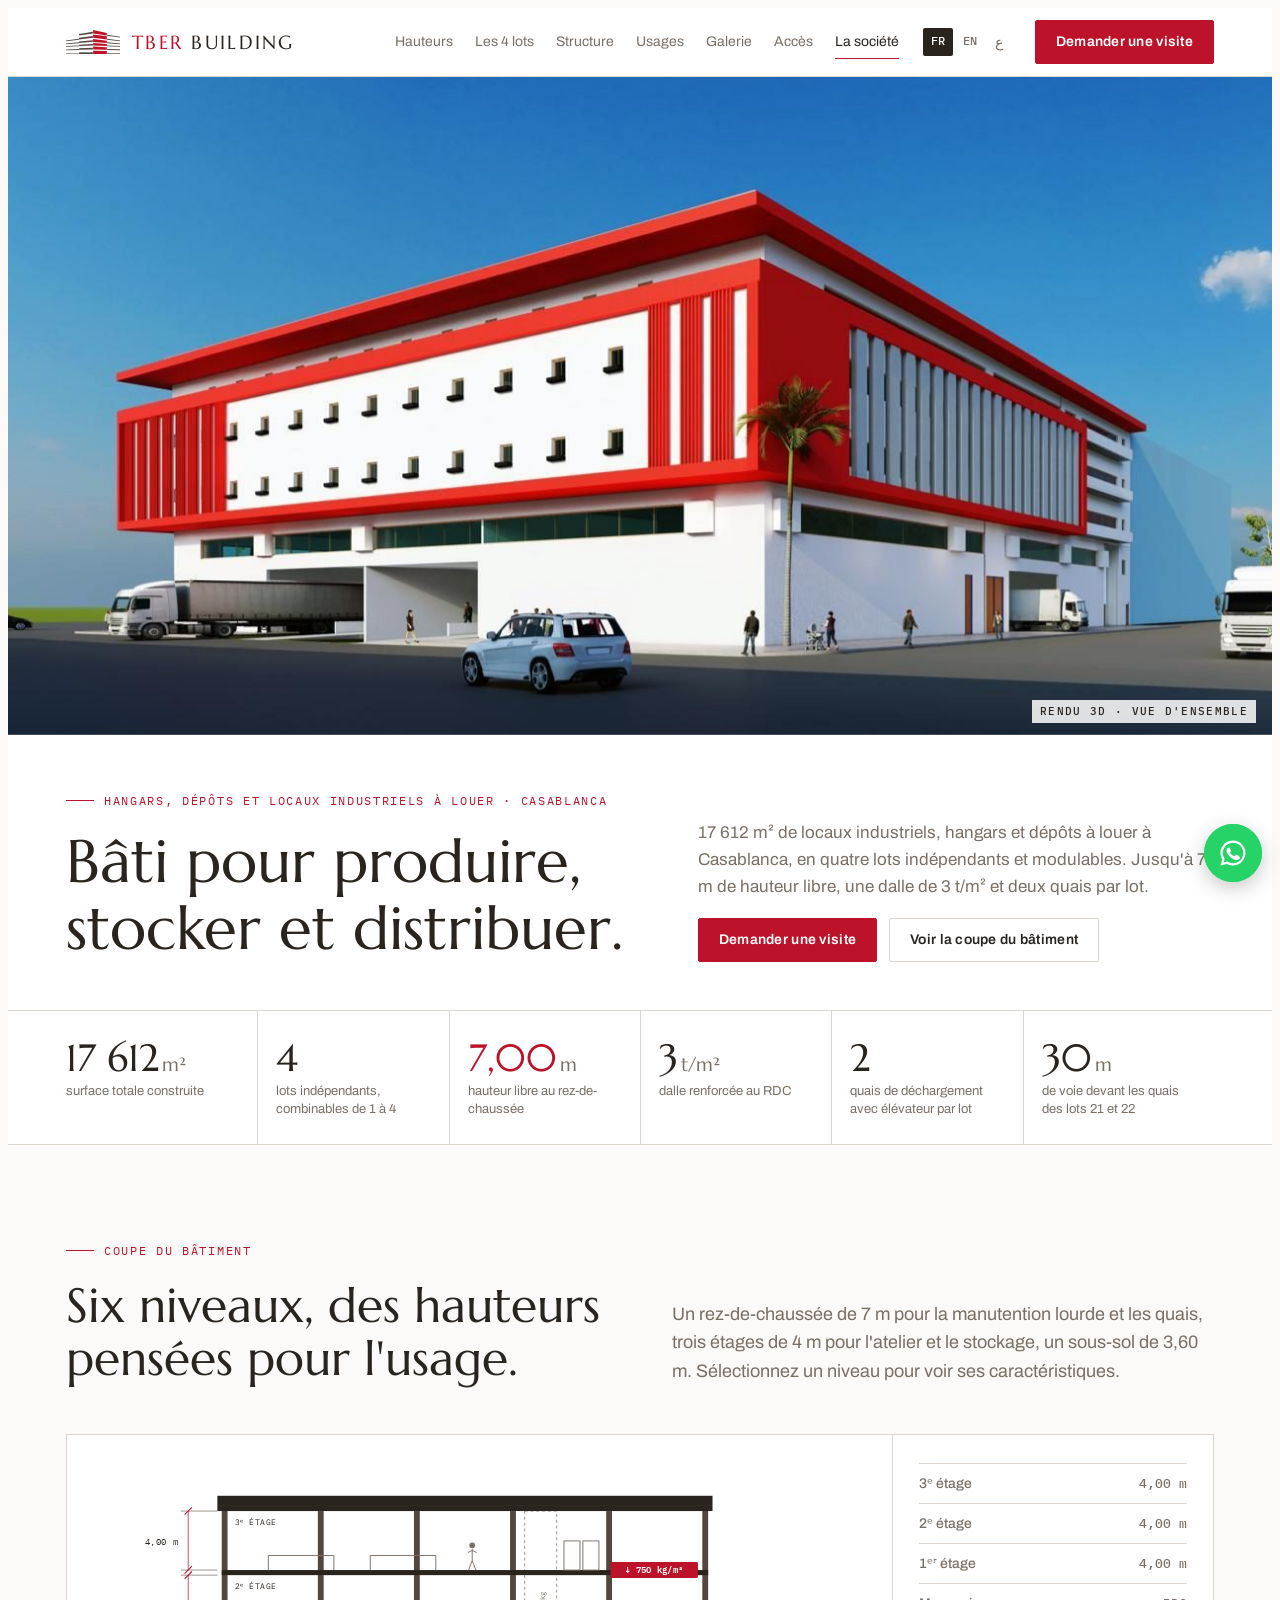
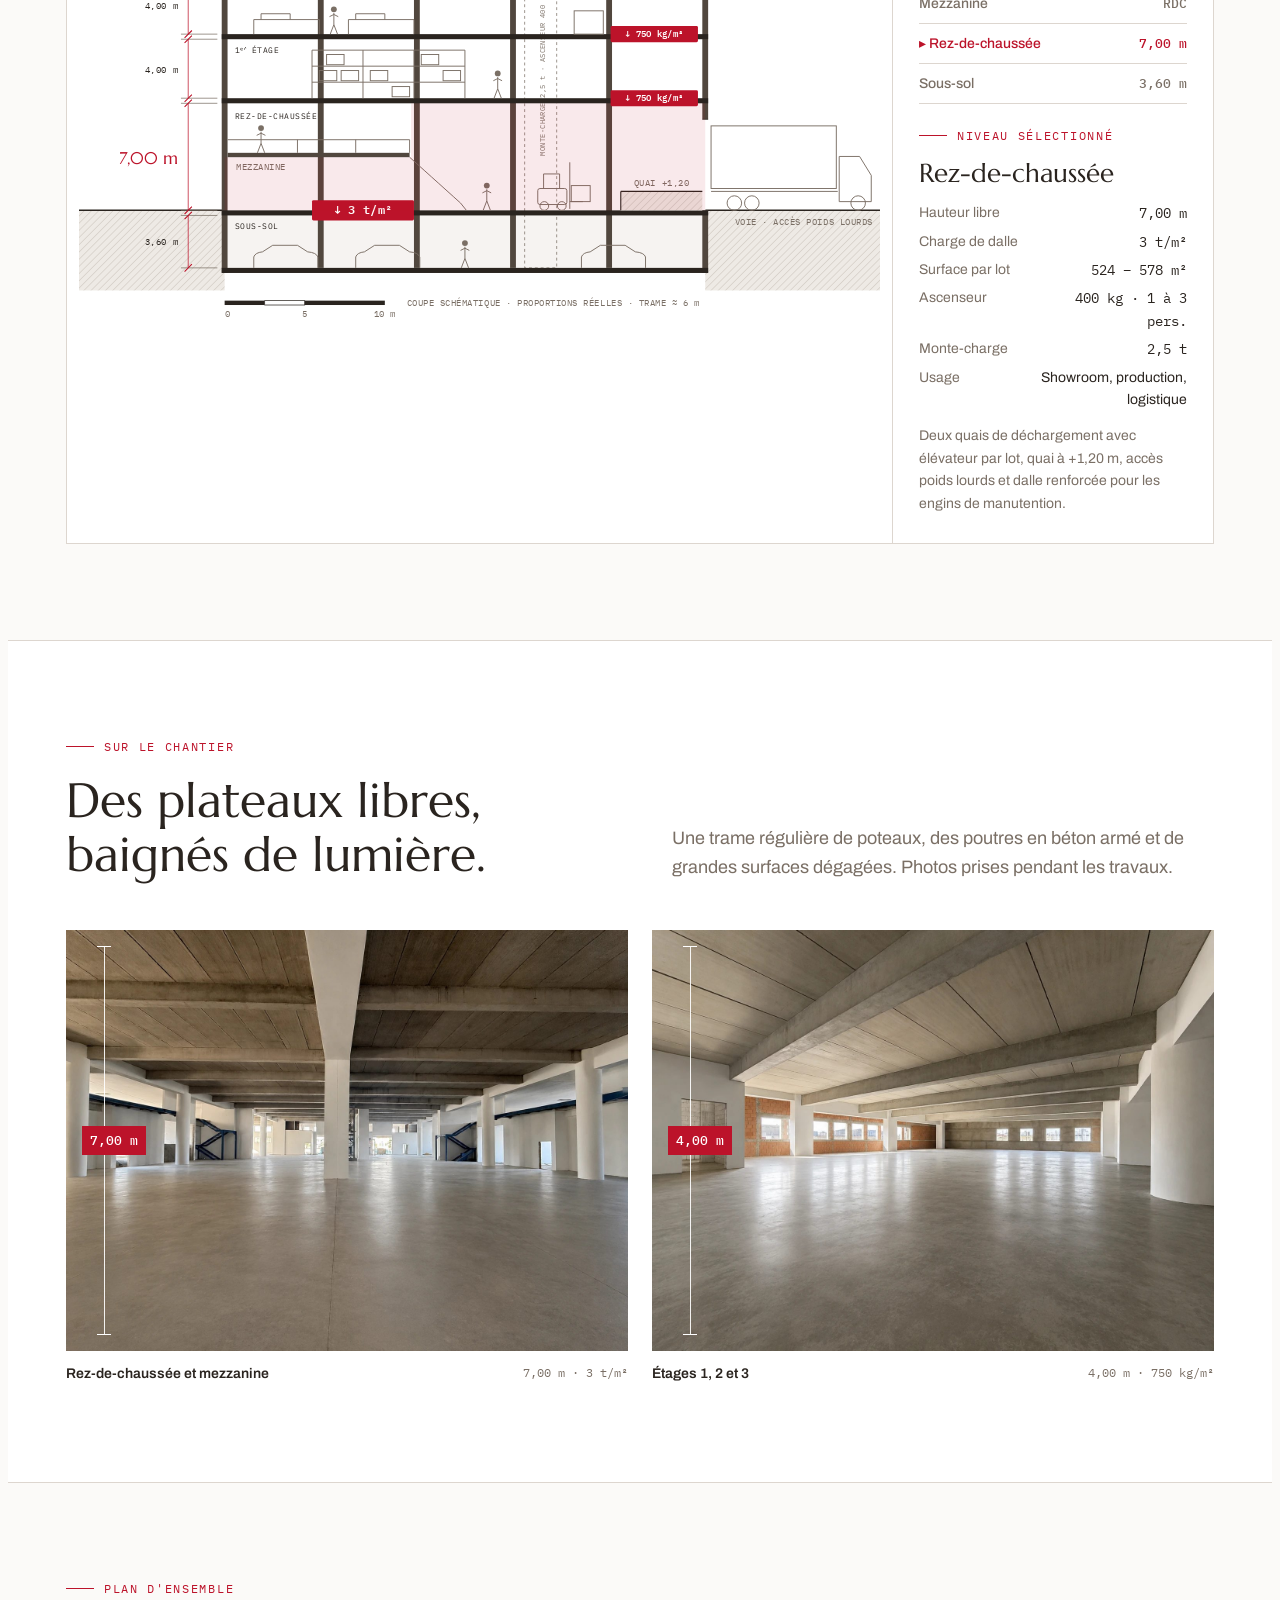
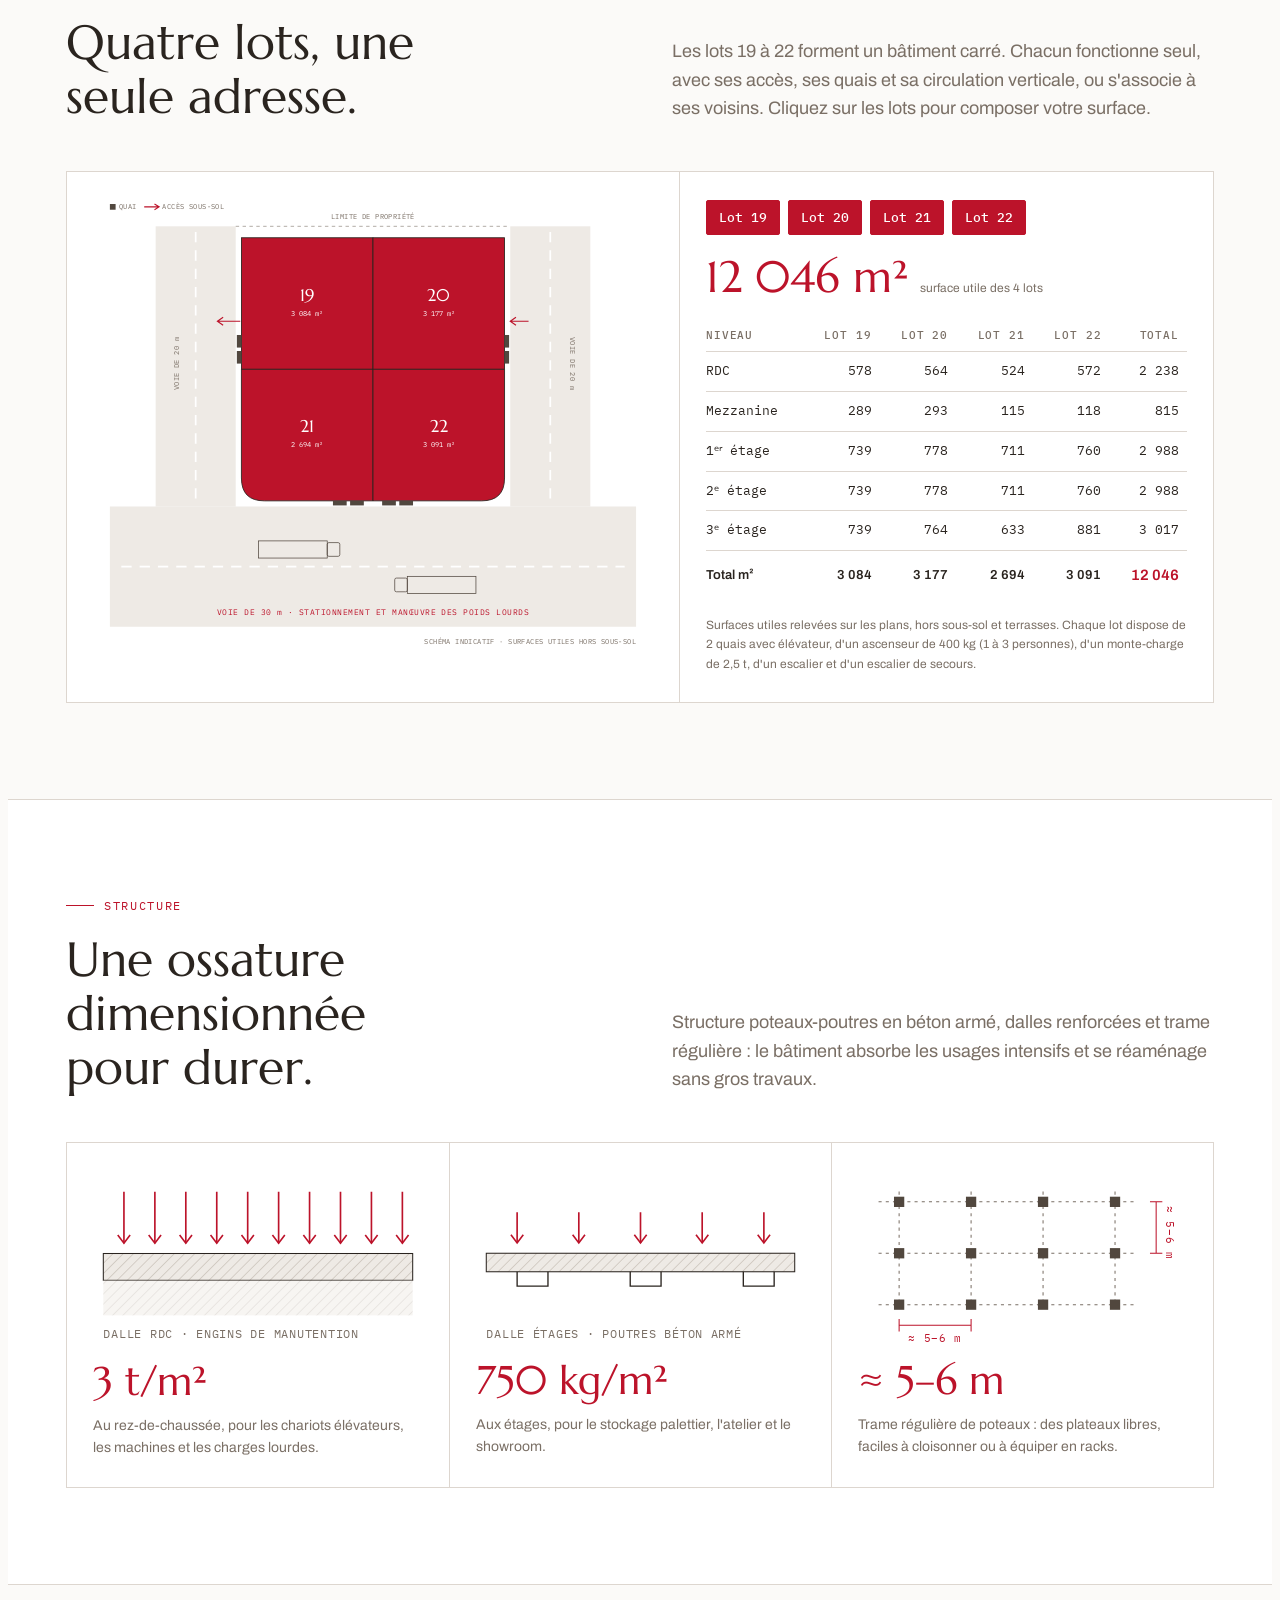
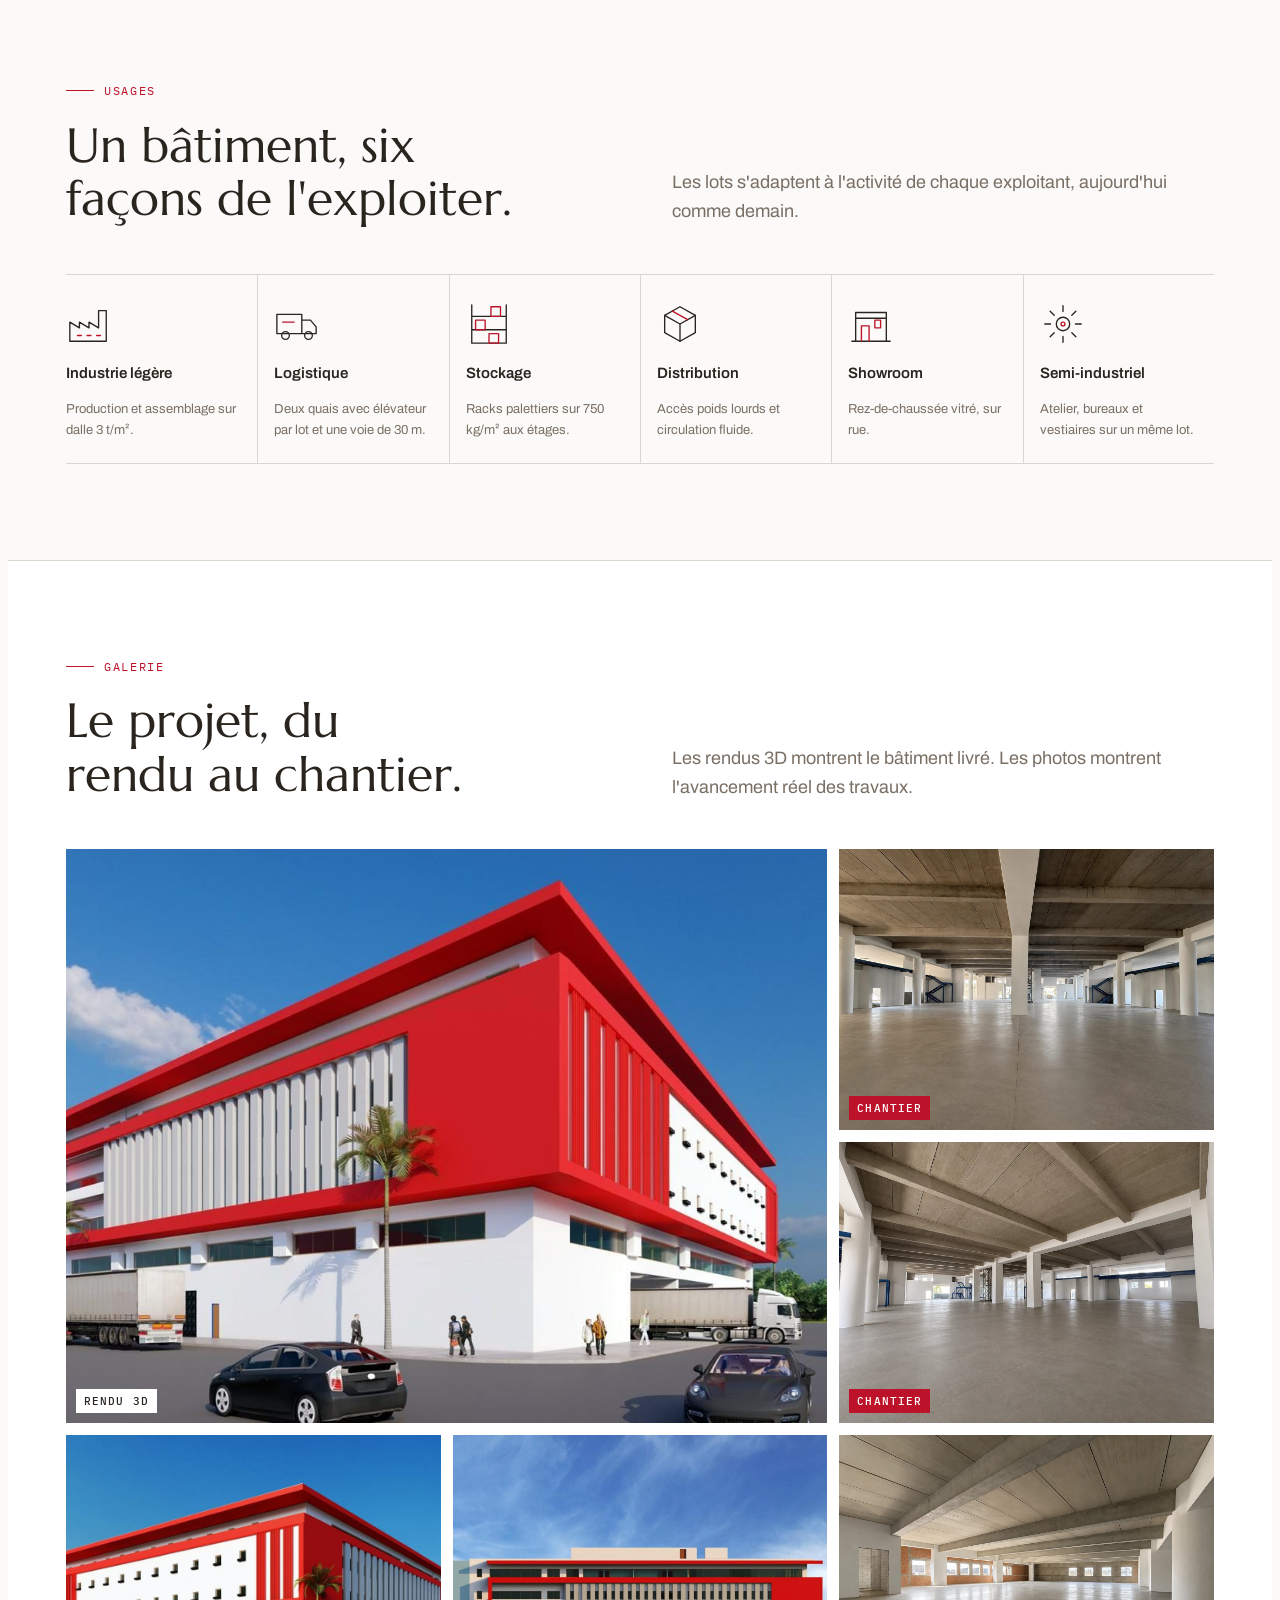
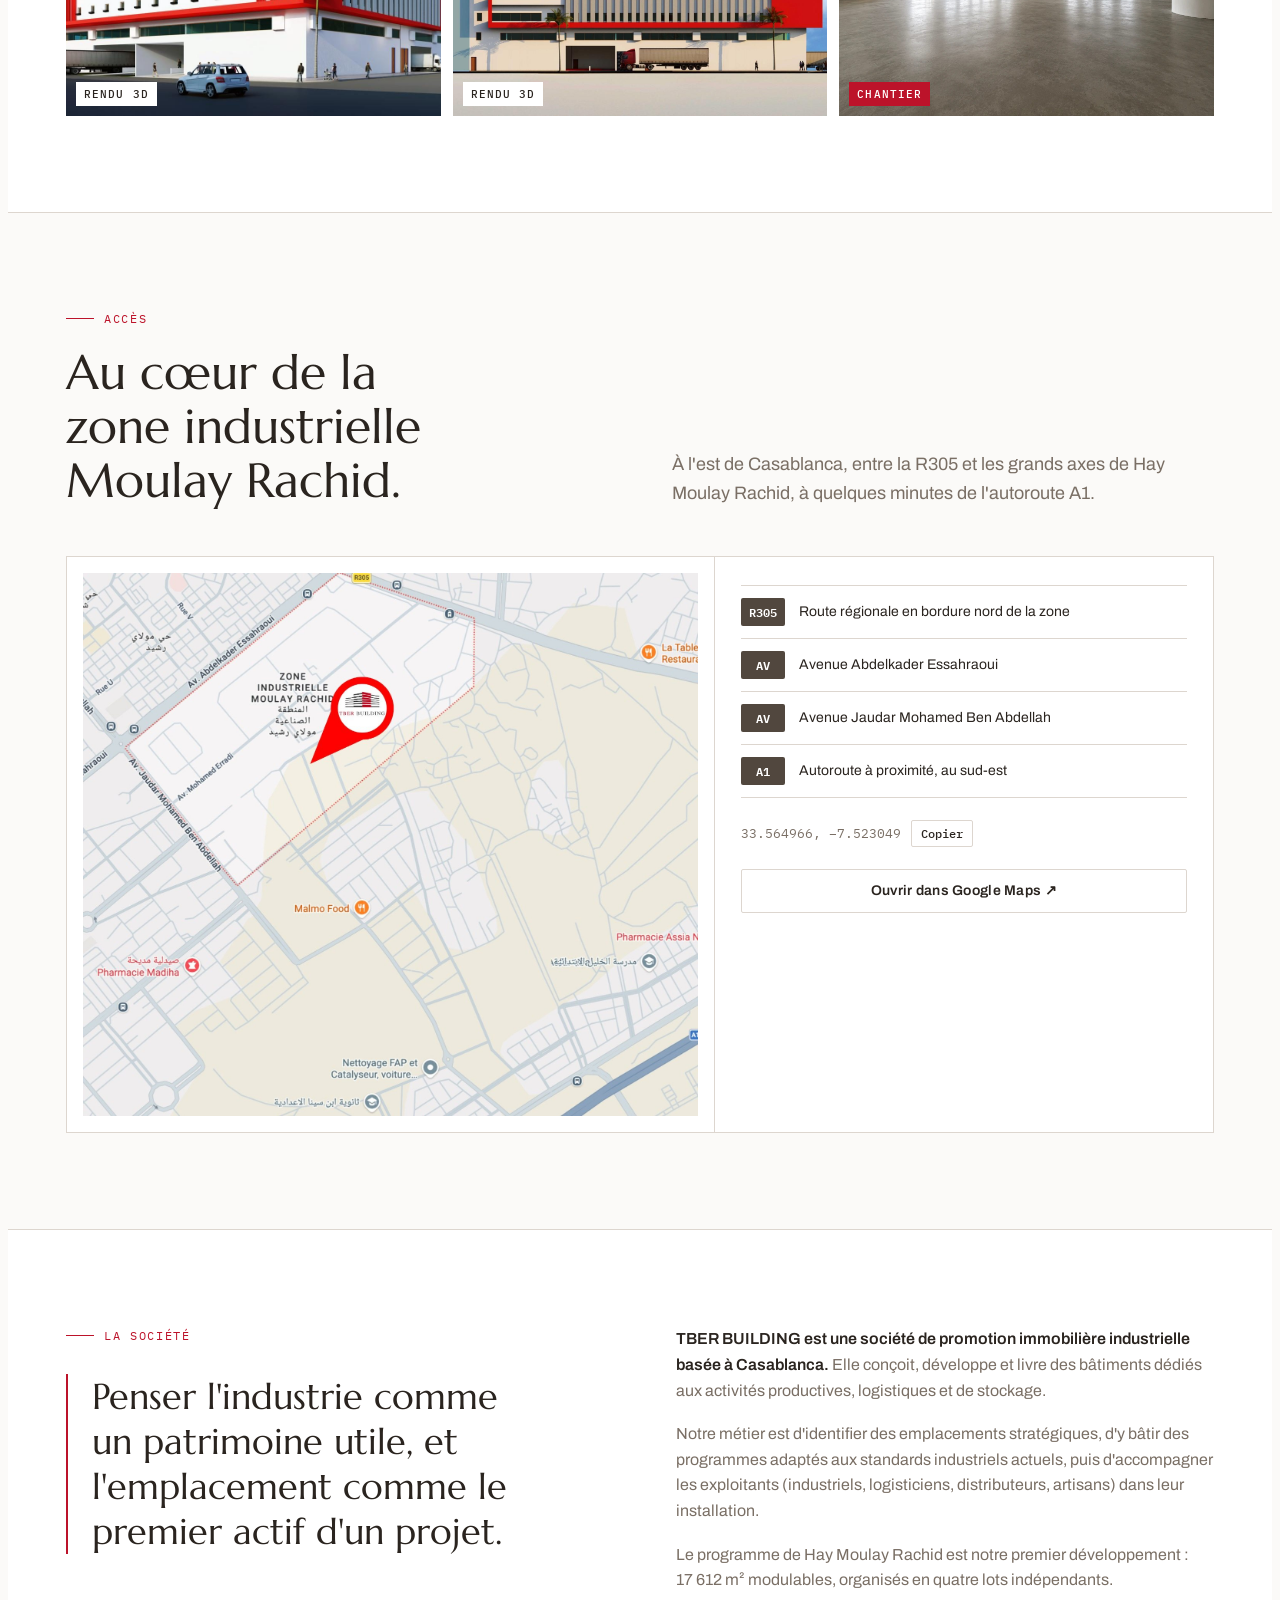
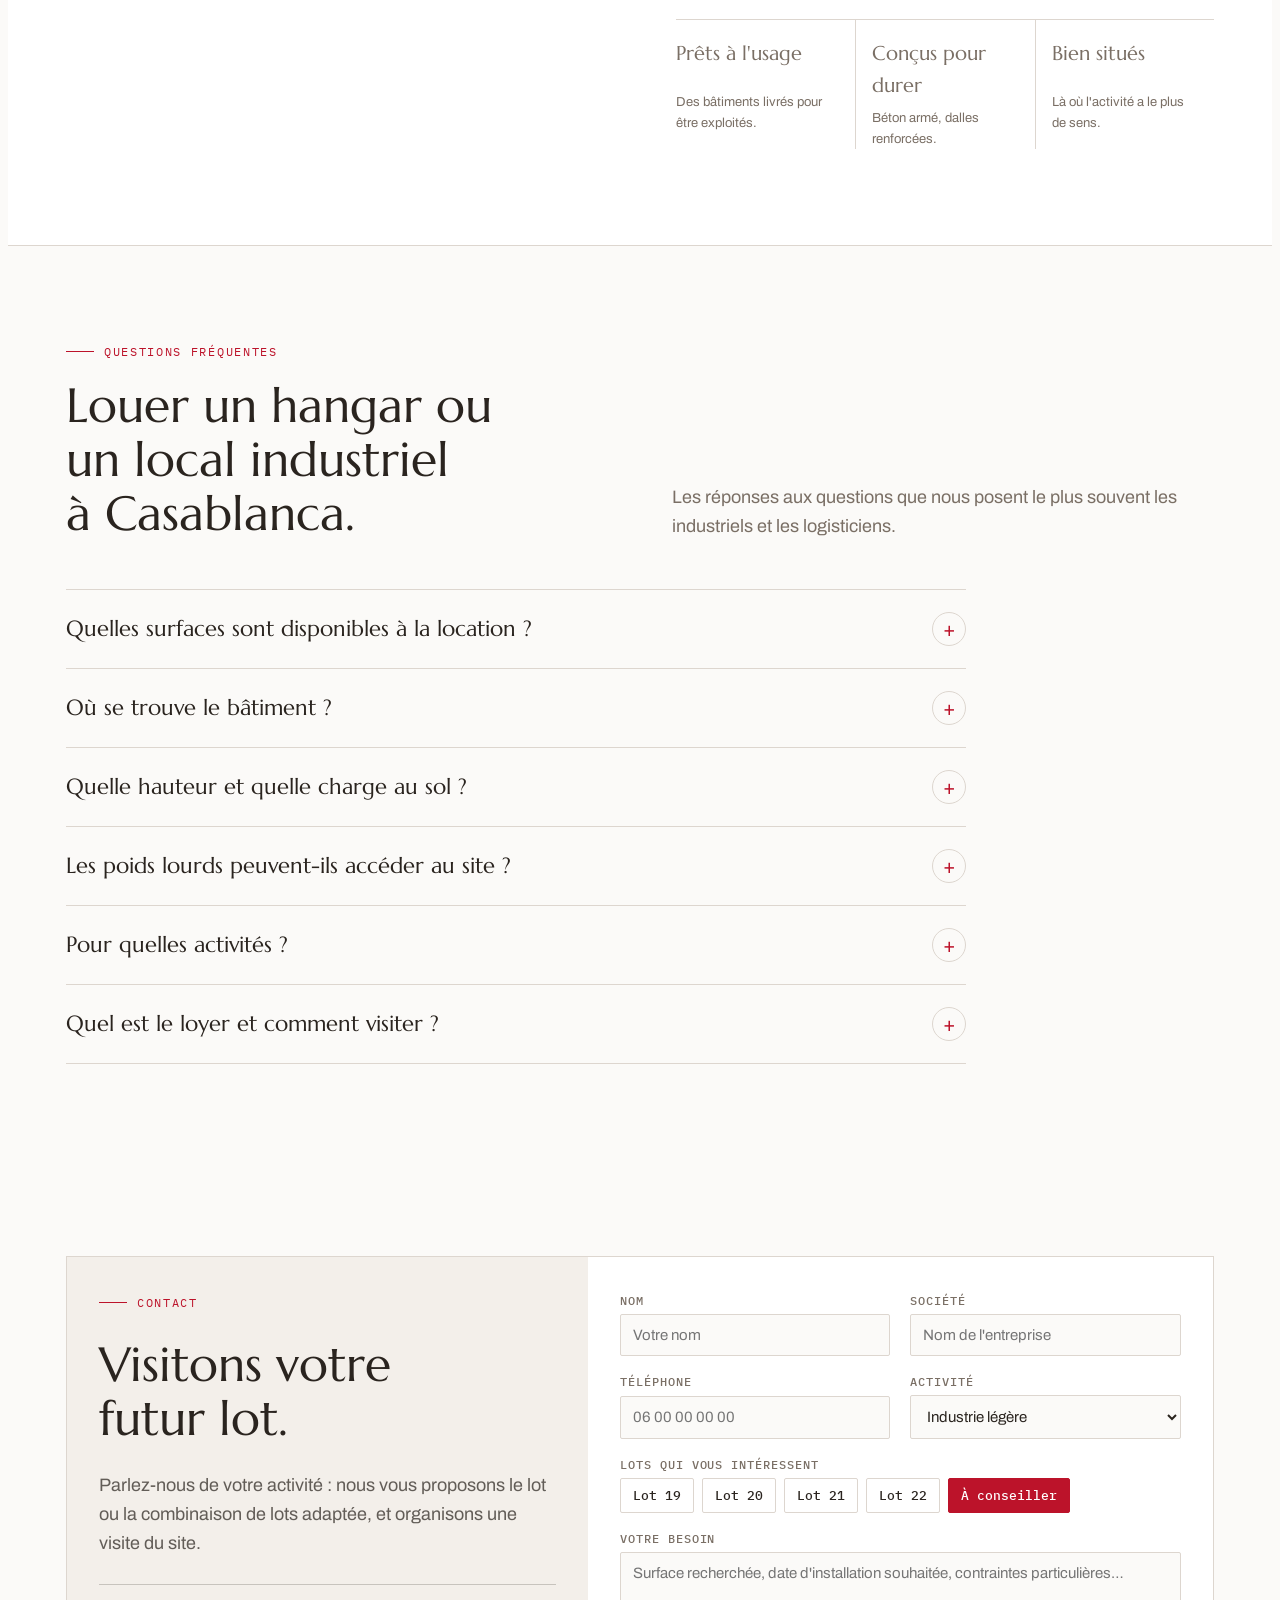
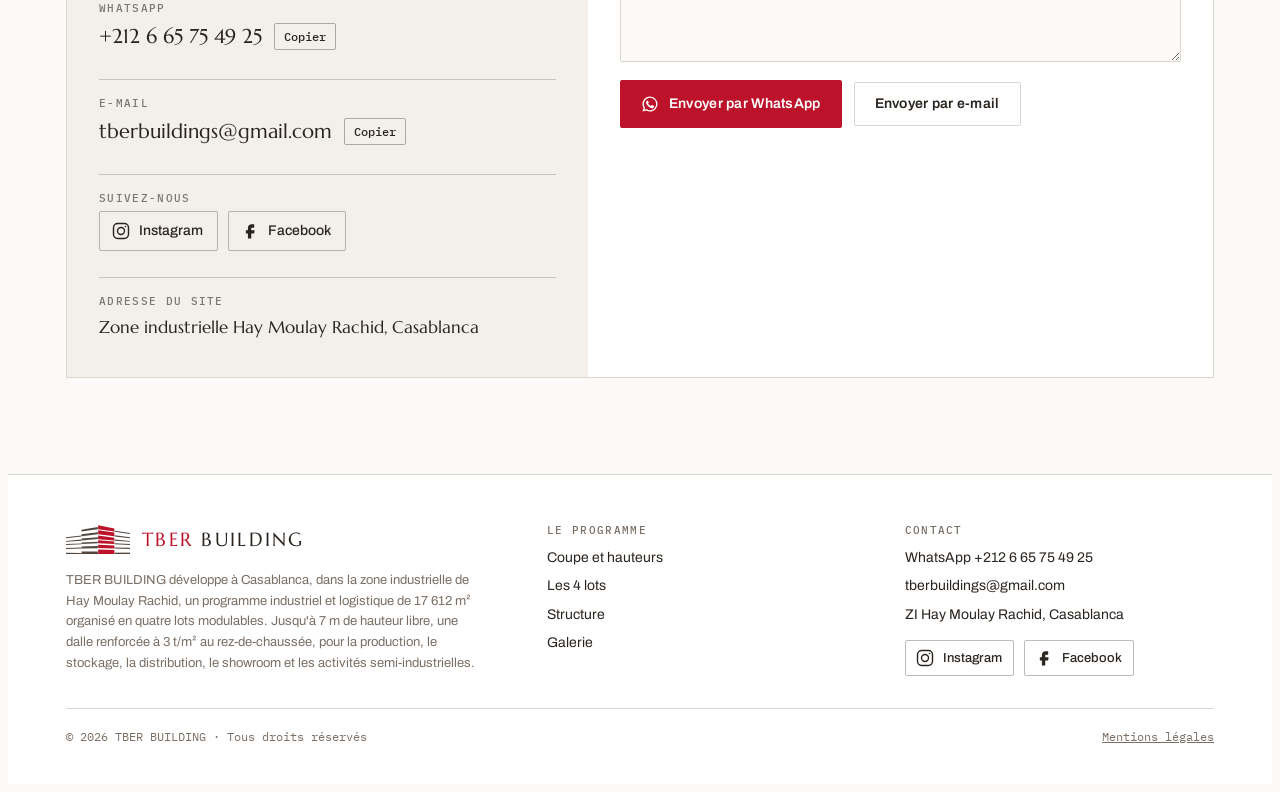
==== commit 7c94f01c: "SEO : mots-clés hangar, dépôt, local industriel + FAQ Titres et descriptions ciblés (FR/EN/AR) d'apr" ====
--- a/index.html
+++ b/index.html
@@ -2,9 +2,18 @@
 <html lang="fr">
 <head>
 <meta charset="utf-8">
+<!-- Google tag (gtag.js) -->
+<script async src="https://www.googletagmanager.com/gtag/js?id=G-CRP1RFZ2TX"></script>
+<script>
+  window.dataLayer = window.dataLayer || [];
+  function gtag(){dataLayer.push(arguments);}
+  gtag('js', new Date());
+
+  gtag('config', 'G-CRP1RFZ2TX');
+</script>
 <meta name="viewport" content="width=device-width, initial-scale=1, viewport-fit=cover">
-<title>TBER BUILDING · Plateforme logistique et industrielle à louer, Hay Moulay Rachid, Casablanca</title>
-<meta name="description" content="Plateforme logistique et industrielle de 17 612 m² à Hay Moulay Rachid, Casablanca. 4 lots modulables à la location : 7 m de hauteur libre, dalle 3 t/m², 2 quais par lot.">
+<title>Hangar, dépôt et local industriel à louer à Casablanca | TBER BUILDING</title>
+<meta name="description" content="Location de hangars, dépôts et locaux industriels à Casablanca (Hay Moulay Rachid) : 4 lots modulables, 17 612 m², 7 m de hauteur libre, dalle 3 t/m², 2 quais par lot. Visite sur rendez-vous.">
 <meta name="theme-color" content="#BC132A">
 <link rel="canonical" href="https://tberbuilding.ma/">
 <link rel="alternate" hreflang="fr" href="https://tberbuilding.ma/">
@@ -14,7 +23,7 @@
 <link rel="icon" href="assets/favicon.svg" type="image/svg+xml">
 <meta property="og:type" content="website">
 <meta property="og:locale" content="fr_MA">
-<meta property="og:title" content="TBER BUILDING · 17 612 m² industriels à louer à Casablanca">
+<meta property="og:title" content="Hangars et locaux industriels à louer à Casablanca · TBER BUILDING">
 <meta property="og:description" content="4 lots modulables, 7 m de hauteur libre, dalle 3 t/m², 2 quais par lot. Zone industrielle Hay Moulay Rachid.">
 <meta property="og:image" content="https://tberbuilding.ma/assets/rendu-angle-quais.jpg">
 <link rel="preconnect" href="https://fonts.googleapis.com">
@@ -60,11 +69,11 @@
     </figure>
     <div class="wrap intro">
       <div>
-        <span class="eyebrow">Plateforme logistique &amp; industrielle · Casablanca</span>
+        <span class="eyebrow">Hangars, dépôts et locaux industriels à louer · Casablanca</span>
         <h1>Bâti pour produire, stocker et distribuer.</h1>
       </div>
       <div>
-        <p>17 612 m² construits, organisés en quatre lots indépendants et modulables, à louer. Jusqu'à 7 m de hauteur libre, une dalle de 3 t/m² et deux quais par lot.</p>
+        <p>17 612 m² de locaux industriels, hangars et dépôts à louer à Casablanca, en quatre lots indépendants et modulables. Jusqu'à 7 m de hauteur libre, une dalle de 3 t/m² et deux quais par lot.</p>
         <div class="ctas">
           <a class="btn" href="#contact">Demander une visite</a>
           <a class="btn ghost" href="#hauteurs">Voir la coupe du bâtiment</a>
@@ -536,6 +545,28 @@
     </div>
   </section>
 
+  <!-- FAQ -->
+  <section class="sec" id="faq">
+    <div class="wrap faq">
+      <div class="sec-head">
+        <div>
+          <span class="eyebrow">Questions fréquentes</span>
+          <h2>Louer un hangar ou un local industriel à Casablanca.</h2>
+        </div>
+        <p class="lead">Les réponses aux questions que nous posent le plus souvent les industriels et les logisticiens.</p>
+      </div>
+      <div class="qas">
+        <details class="qa"><summary>Quelles surfaces sont disponibles à la location ?</summary><p>Le bâtiment compte 17 612 m² construits, répartis en quatre lots indépendants (lots 19 à 22) de 2 694 à 3 177 m² utiles chacun, hors sous-sol. Les lots se louent séparément ou se combinent, de 1 à 4.</p></details>
+        <details class="qa"><summary>Où se trouve le bâtiment ?</summary><p>Dans la zone industrielle de Hay Moulay Rachid, à l'est de Casablanca, entre la R305 et les grands axes du quartier, à quelques minutes de l'autoroute A1.</p></details>
+        <details class="qa"><summary>Quelle hauteur et quelle charge au sol ?</summary><p>Le rez-de-chaussée offre 7 m de hauteur libre et une dalle de 3 t/m², adaptée aux chariots élévateurs et aux charges lourdes. Les trois étages font 4 m de hauteur, avec une dalle de 750 kg/m².</p></details>
+        <details class="qa"><summary>Les poids lourds peuvent-ils accéder au site ?</summary><p>Oui. Chaque lot dispose de deux quais de déchargement avec élévateur, et les lots 21 et 22 donnent sur une voie de 30 m pour le stationnement et la manœuvre des poids lourds. Un monte-charge de 2,5 t dessert tous les niveaux.</p></details>
+        <details class="qa"><summary>Pour quelles activités ?</summary><p>Industrie légère, logistique, stockage, distribution, showroom et activités semi-industrielles. Les plateaux libres, sur une trame régulière de poteaux, se cloisonnent facilement.</p></details>
+        <details class="qa"><summary>Quel est le loyer et comment visiter ?</summary><p>Le loyer dépend du lot et de la surface choisis : il est communiqué sur demande. Les visites se font sur rendez-vous, par WhatsApp au +212 6 65 75 49 25 ou par e-mail.</p></details>
+      </div>
+    </div>
+    <script type="application/ld+json">{"@context": "https://schema.org", "@type": "FAQPage", "mainEntity": [{"@type": "Question", "name": "Quelles surfaces sont disponibles à la location ?", "acceptedAnswer": {"@type": "Answer", "text": "Le bâtiment compte 17 612 m² construits, répartis en quatre lots indépendants (lots 19 à 22) de 2 694 à 3 177 m² utiles chacun, hors sous-sol. Les lots se louent séparément ou se combinent, de 1 à 4."}}, {"@type": "Question", "name": "Où se trouve le bâtiment ?", "acceptedAnswer": {"@type": "Answer", "text": "Dans la zone industrielle de Hay Moulay Rachid, à l'est de Casablanca, entre la R305 et les grands axes du quartier, à quelques minutes de l'autoroute A1."}}, {"@type": "Question", "name": "Quelle hauteur et quelle charge au sol ?", "acceptedAnswer": {"@type": "Answer", "text": "Le rez-de-chaussée offre 7 m de hauteur libre et une dalle de 3 t/m², adaptée aux chariots élévateurs et aux charges lourdes. Les trois étages font 4 m de hauteur, avec une dalle de 750 kg/m²."}}, {"@type": "Question", "name": "Les poids lourds peuvent-ils accéder au site ?", "acceptedAnswer": {"@type": "Answer", "text": "Oui. Chaque lot dispose de deux quais de déchargement avec élévateur, et les lots 21 et 22 donnent sur une voie de 30 m pour le stationnement et la manœuvre des poids lourds. Un monte-charge de 2,5 t dessert tous les niveaux."}}, {"@type": "Question", "name": "Pour quelles activités ?", "acceptedAnswer": {"@type": "Answer", "text": "Industrie légère, logistique, stockage, distribution, showroom et activités semi-industrielles. Les plateaux libres, sur une trame régulière de poteaux, se cloisonnent facilement."}}, {"@type": "Question", "name": "Quel est le loyer et comment visiter ?", "acceptedAnswer": {"@type": "Answer", "text": "Le loyer dépend du lot et de la surface choisis : il est communiqué sur demande. Les visites se font sur rendez-vous, par WhatsApp au +212 6 65 75 49 25 ou par e-mail."}}]}</script>
+  </section>
+
   <!-- CONTACT -->
   <section class="sec" id="contact">
     <div class="wrap">
--- a/css/style.css
+++ b/css/style.css
@@ -292,6 +292,17 @@
 .social svg .dot{fill:currentColor;stroke:none}
 .social.foot{margin-top:14px}
 .social.foot a{font-size:13px;padding:7px 11px 7px 9px}
+
+/* FAQ */
+.qas{display:grid;border-top:1px solid var(--line);max-width:900px}
+.qa{border-bottom:1px solid var(--line)}
+.qa summary{list-style:none;cursor:pointer;display:flex;justify-content:space-between;align-items:center;gap:20px;padding:22px 0;font-family:var(--f-display);font-size:clamp(18px,2vw,22px);line-height:1.35}
+.qa summary::-webkit-details-marker{display:none}
+.qa summary::after{content:"+";flex:none;width:32px;height:32px;display:grid;place-items:center;border:1px solid var(--line);border-radius:50%;font:400 20px/1 var(--f-body);color:var(--red);transition:transform .3s,background .3s,color .3s}
+.qa[open] summary::after{transform:rotate(45deg);background:var(--red);color:var(--on-red);border-color:var(--red)}
+.qa summary:hover{color:var(--red)}
+.qa p{margin:0;padding:0 0 24px;color:var(--muted);max-width:70ch}
+.qa[open] p{animation:up .4s cubic-bezier(.2,.7,.2,1)}
 /* Langues */
 @media (max-width:480px){.hdr .wrap{gap:10px}.brand{gap:8px}.brand svg{width:42px}.brand-name{font-size:15px;letter-spacing:.08em}.lang a{padding:6px 5px}}
 .lang{display:flex;gap:2px;font:500 12px var(--f-mono)}
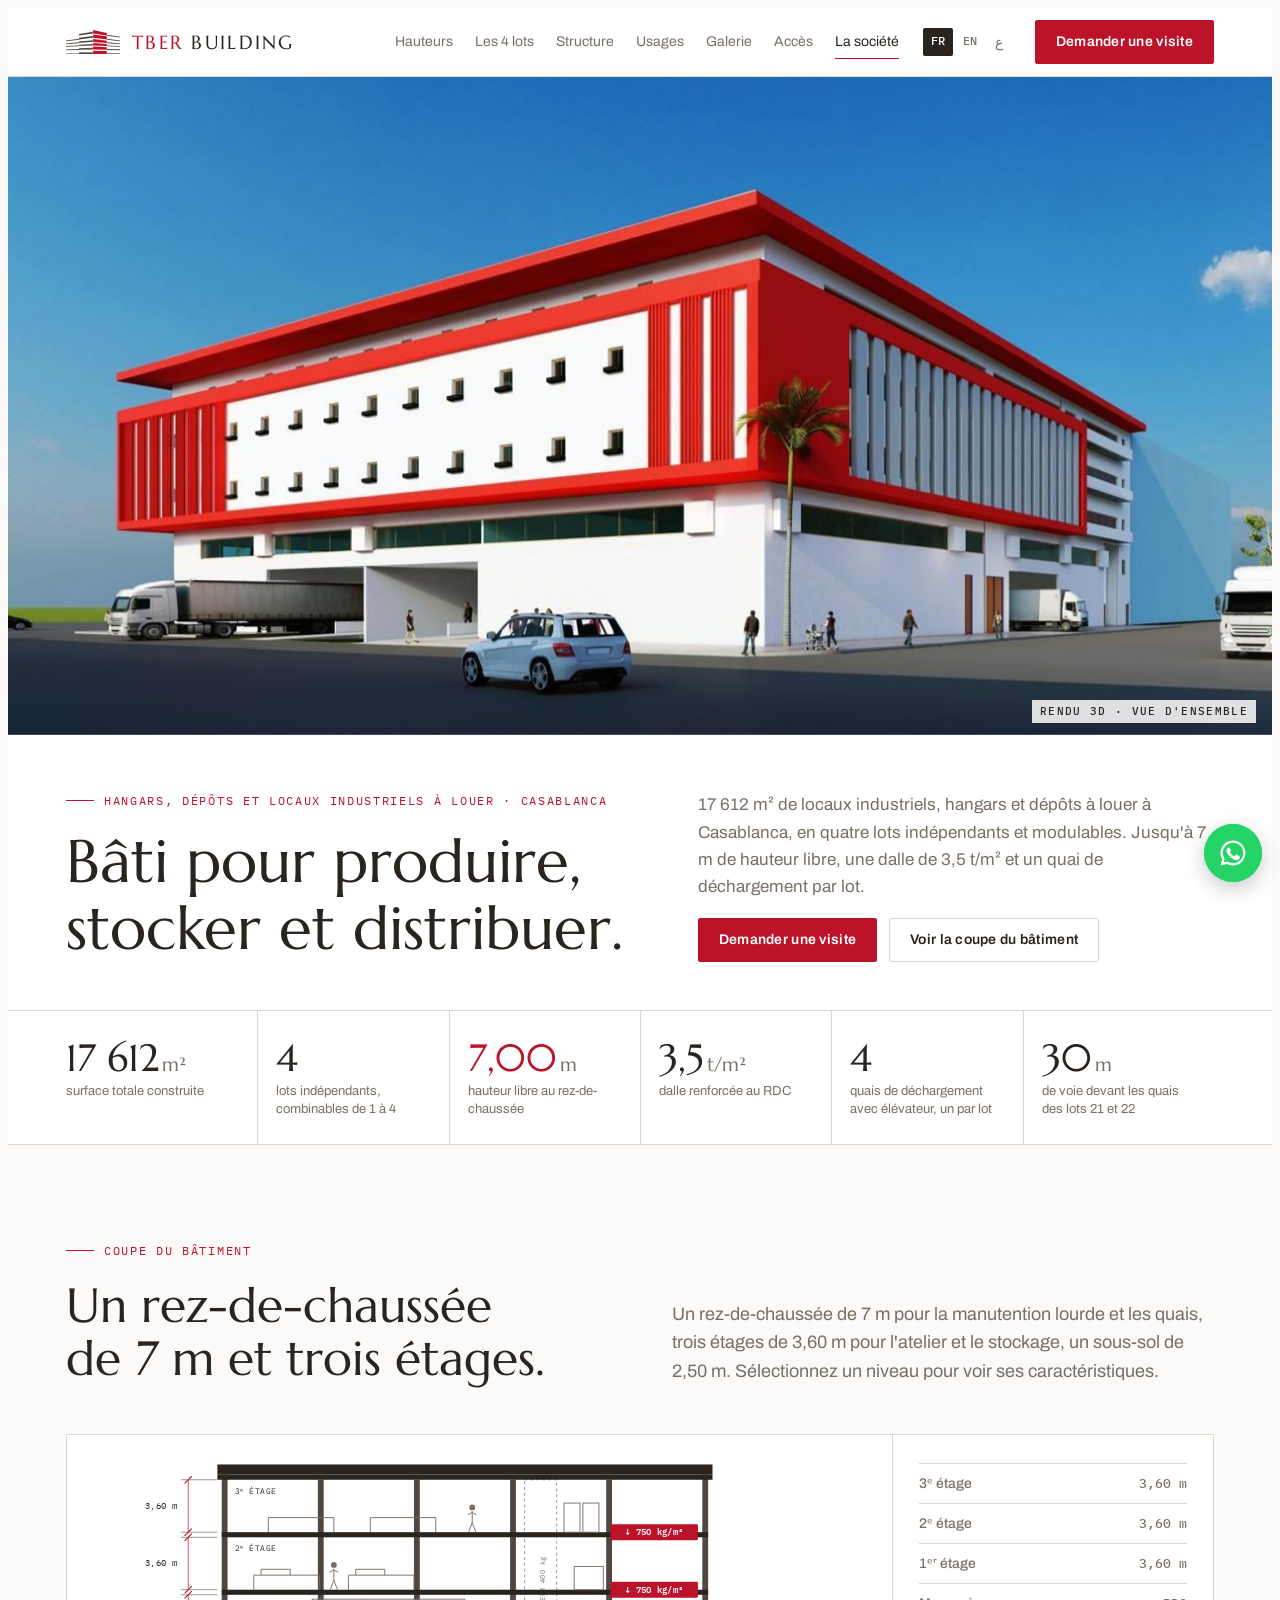
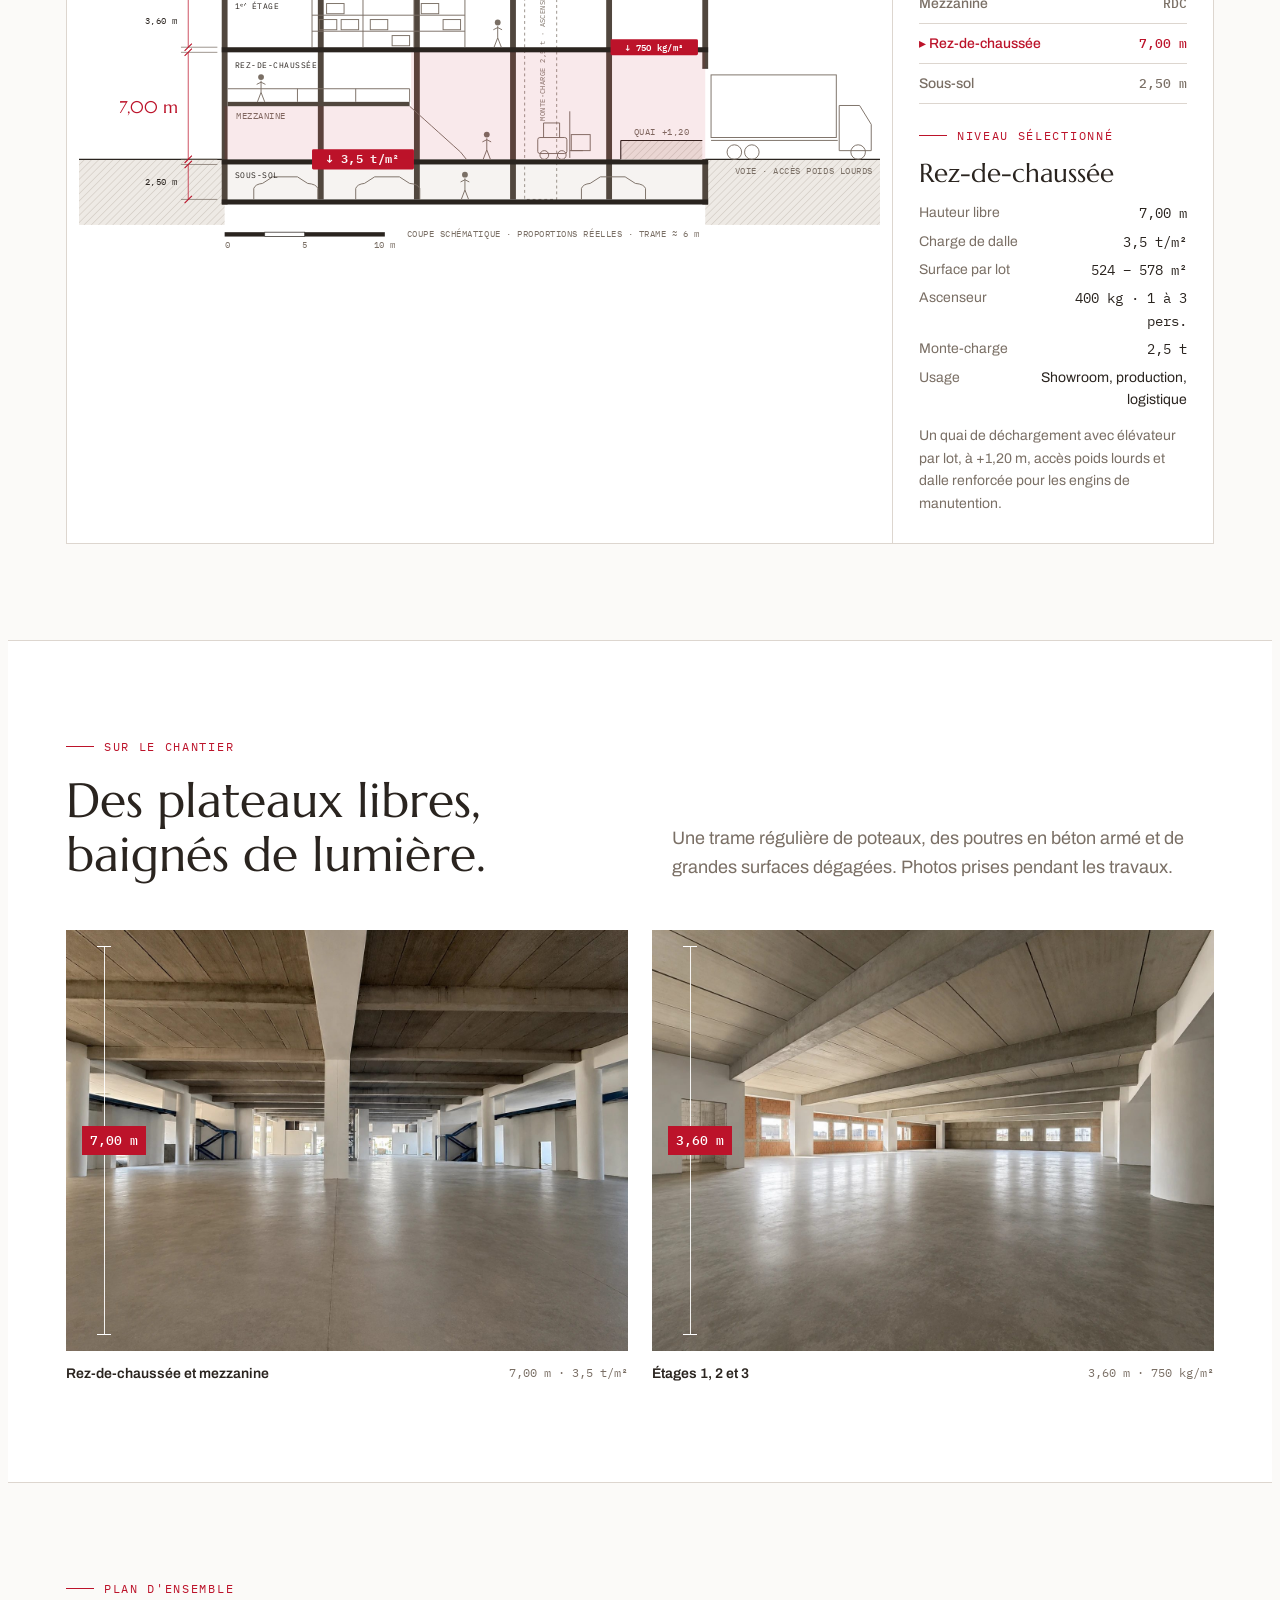
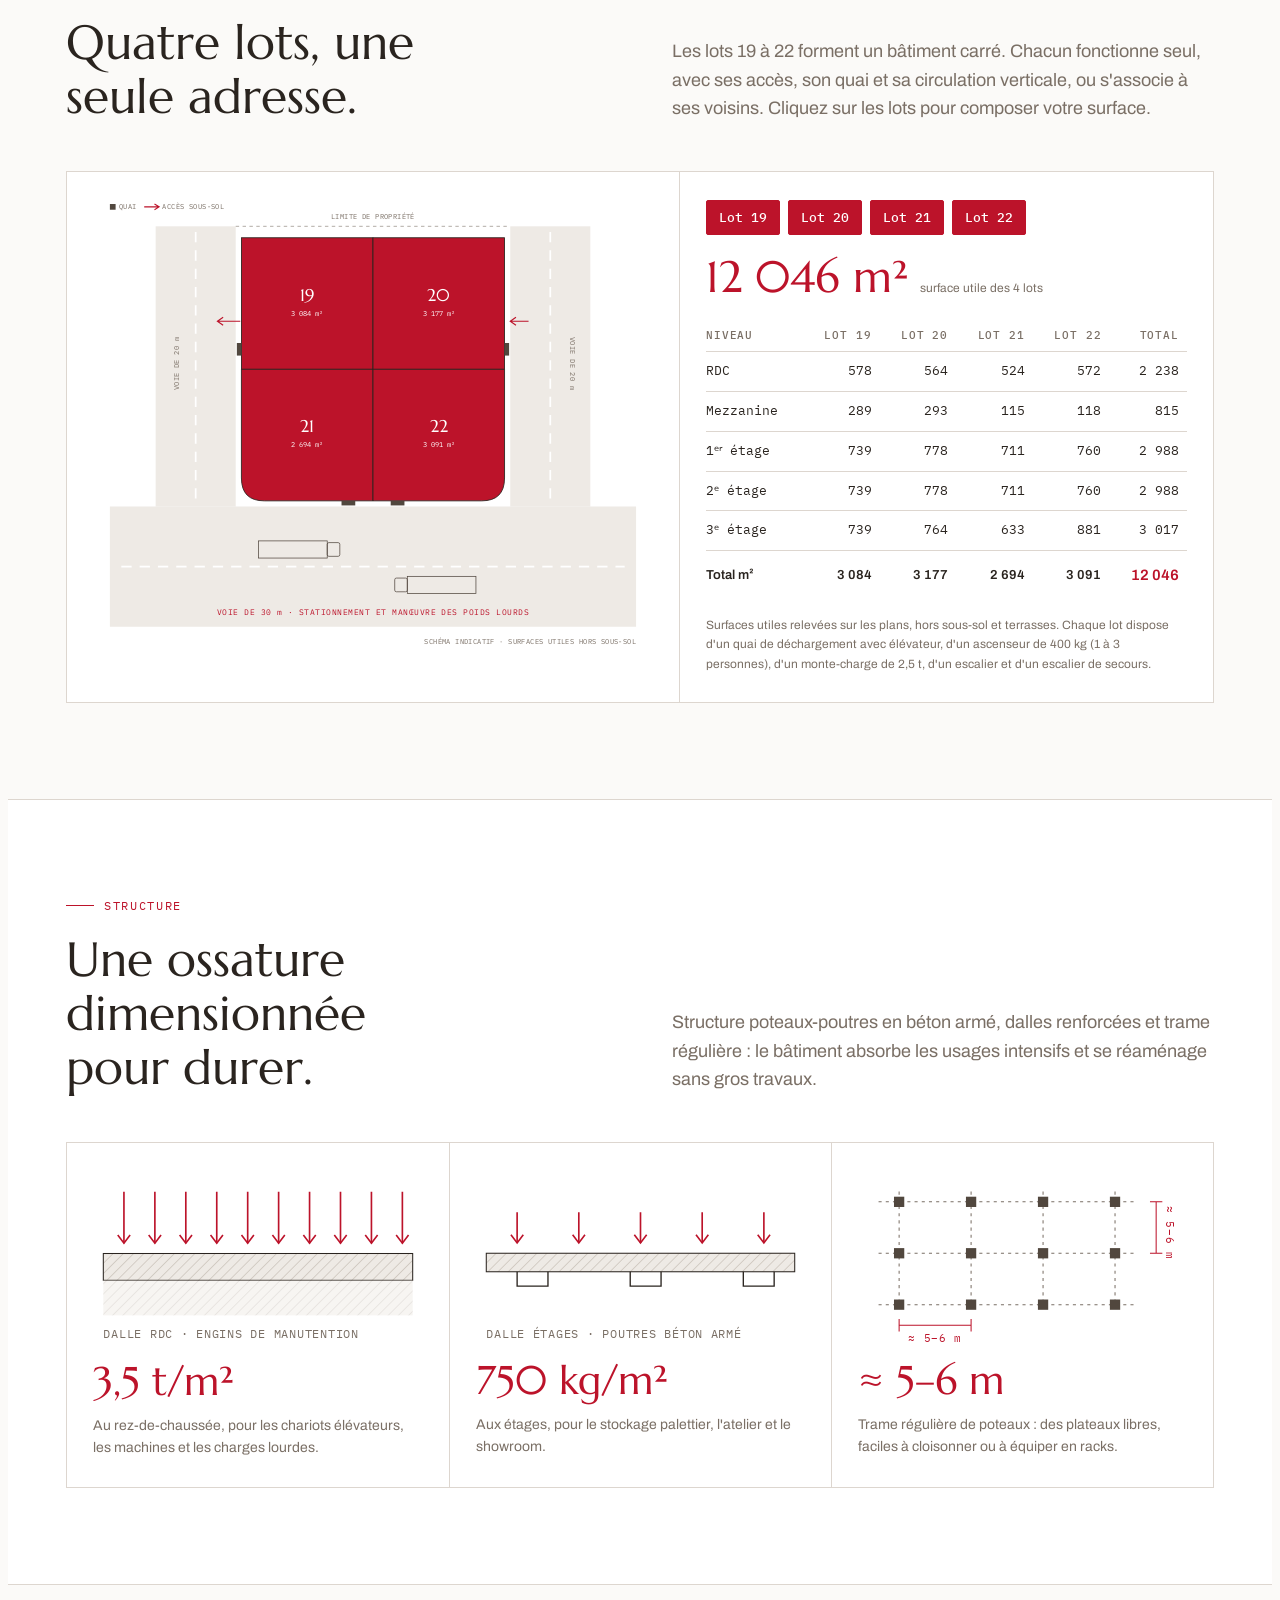
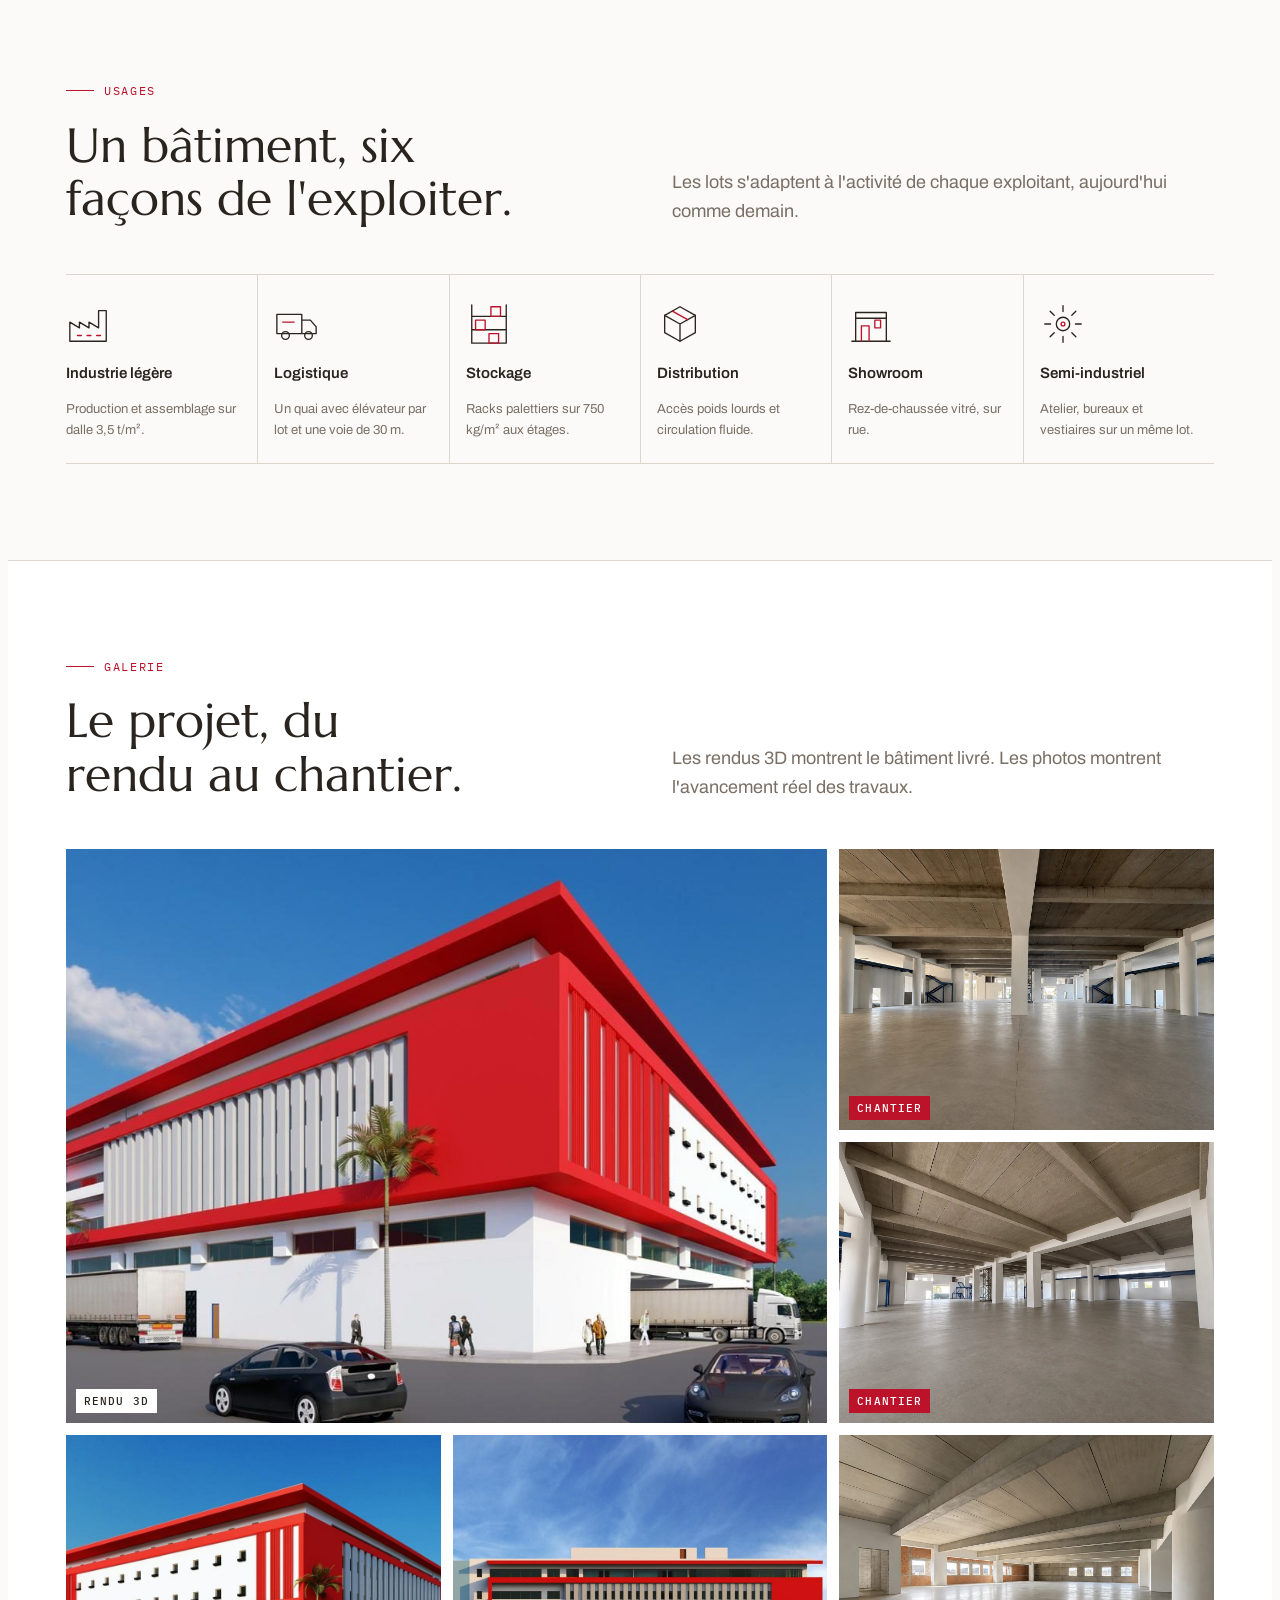
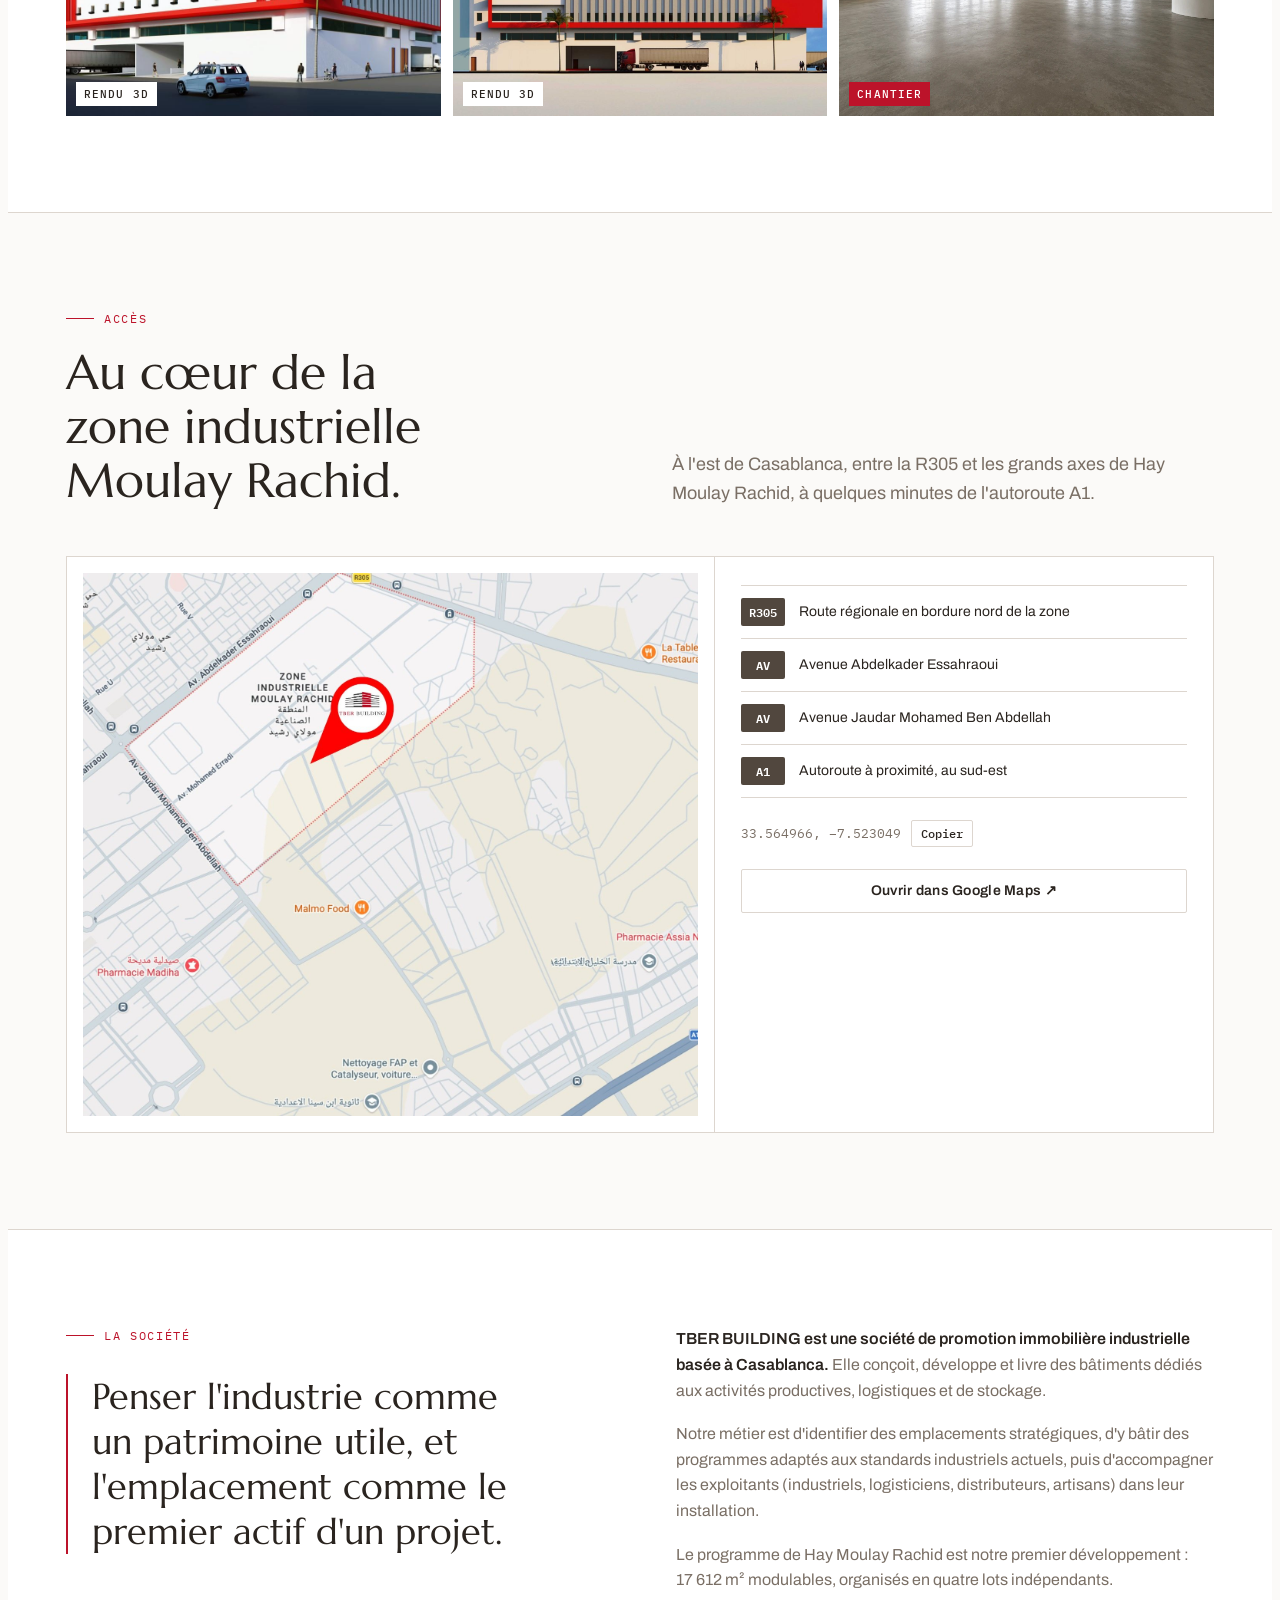
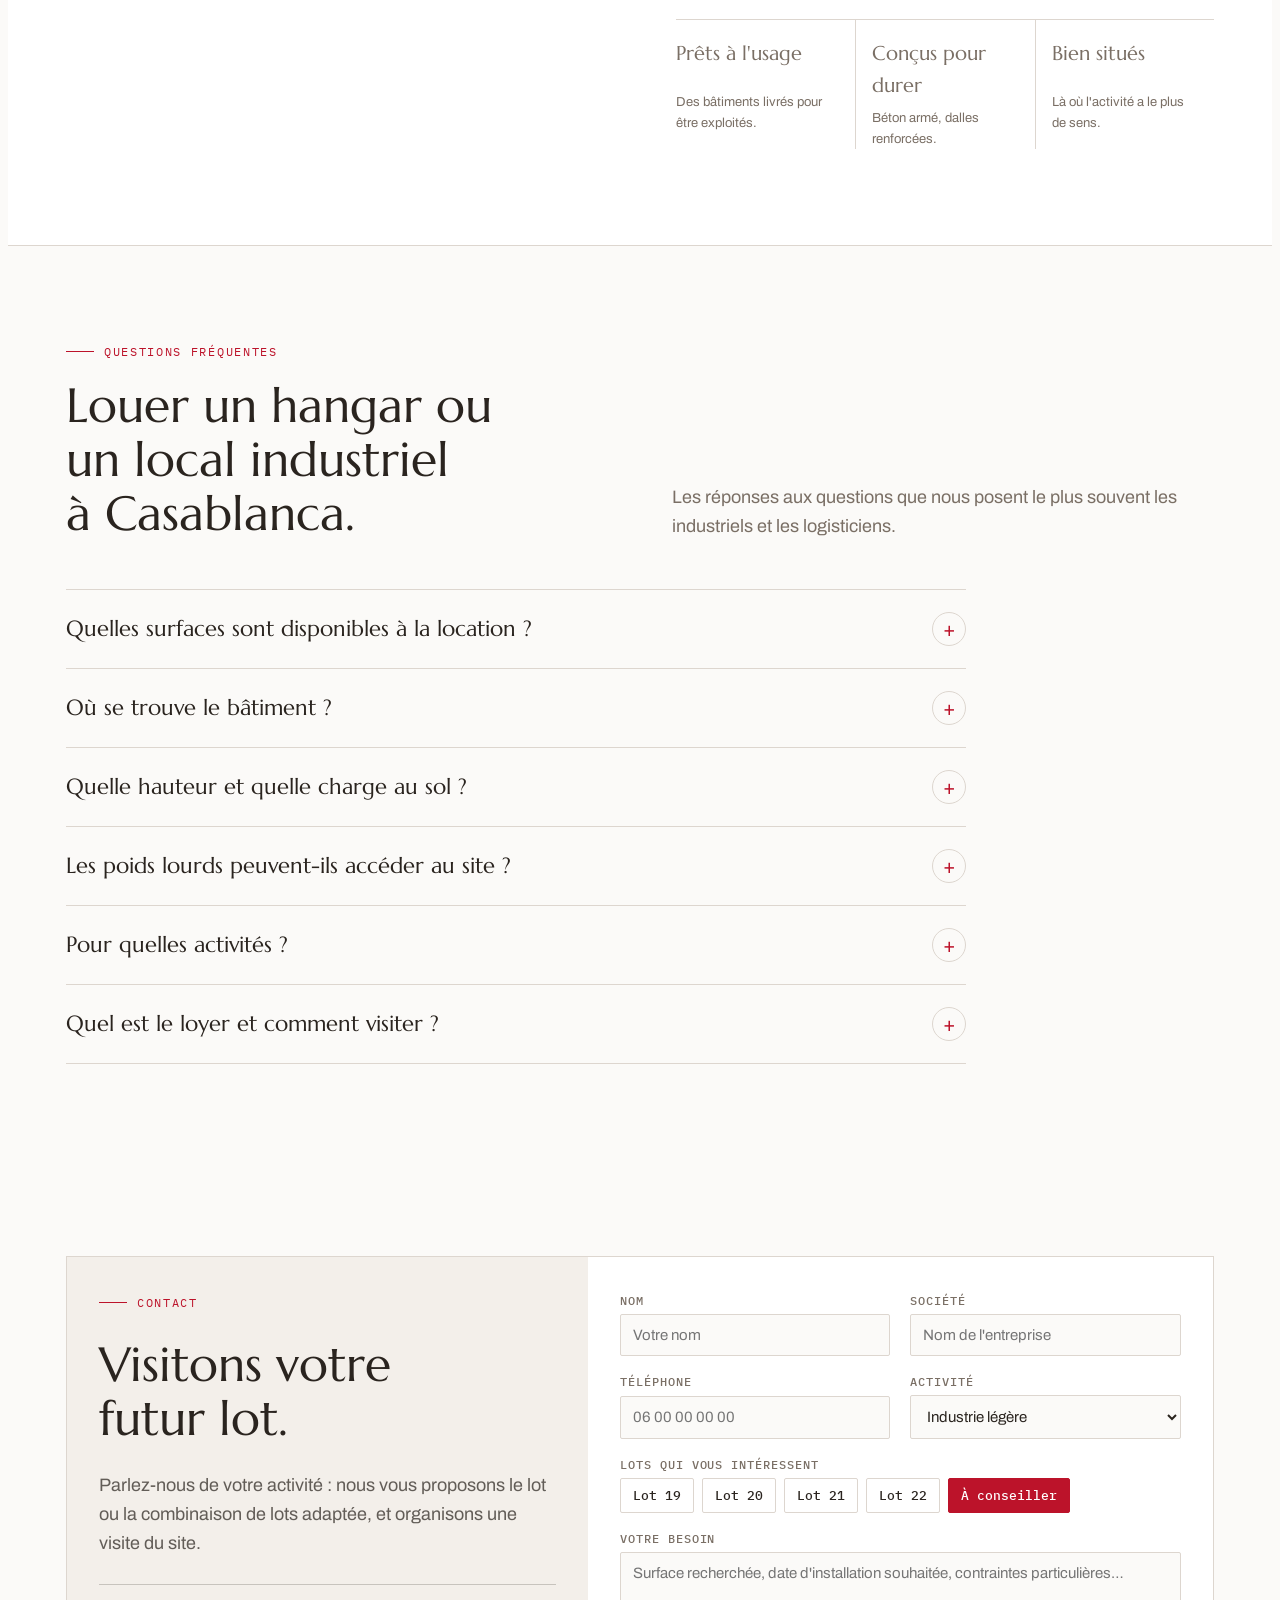
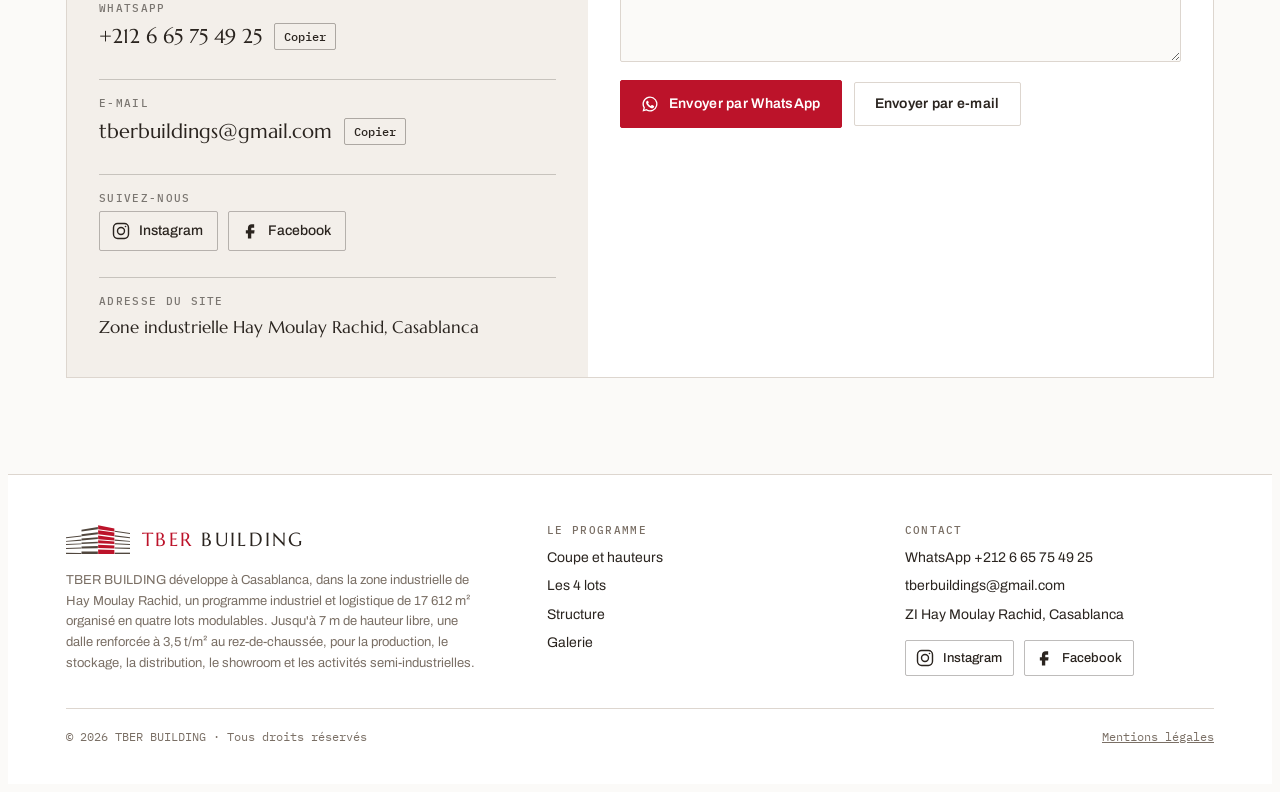
==== commit 49825bbd: "Corrections techniques : dalle RDC 3,5 t/m², étages 3,60 m, sous-sol 2,50 m, 4 quais (1 par lot) Cou" ====
--- a/index.html
+++ b/index.html
@@ -13,7 +13,7 @@
 </script>
 <meta name="viewport" content="width=device-width, initial-scale=1, viewport-fit=cover">
 <title>Hangar, dépôt et local industriel à louer à Casablanca | TBER BUILDING</title>
-<meta name="description" content="Location de hangars, dépôts et locaux industriels à Casablanca (Hay Moulay Rachid) : 4 lots modulables, 17 612 m², 7 m de hauteur libre, dalle 3 t/m², 2 quais par lot. Visite sur rendez-vous.">
+<meta name="description" content="Location de hangars, dépôts et locaux industriels à Casablanca (Hay Moulay Rachid) : 4 lots modulables, 17 612 m², 7 m de hauteur libre, dalle 3,5 t/m², 1 quai par lot. Visite sur rendez-vous.">
 <meta name="theme-color" content="#BC132A">
 <link rel="canonical" href="https://tberbuilding.ma/">
 <link rel="alternate" hreflang="fr" href="https://tberbuilding.ma/">
@@ -24,7 +24,7 @@
 <meta property="og:type" content="website">
 <meta property="og:locale" content="fr_MA">
 <meta property="og:title" content="Hangars et locaux industriels à louer à Casablanca · TBER BUILDING">
-<meta property="og:description" content="4 lots modulables, 7 m de hauteur libre, dalle 3 t/m², 2 quais par lot. Zone industrielle Hay Moulay Rachid.">
+<meta property="og:description" content="4 lots modulables, 7 m de hauteur libre, dalle 3,5 t/m², 1 quai par lot. Zone industrielle Hay Moulay Rachid.">
 <meta property="og:image" content="https://tberbuilding.ma/assets/rendu-angle-quais.jpg">
 <link rel="preconnect" href="https://fonts.googleapis.com">
 <link rel="preconnect" href="https://fonts.gstatic.com" crossorigin>
@@ -73,7 +73,7 @@
         <h1>Bâti pour produire, stocker et distribuer.</h1>
       </div>
       <div>
-        <p>17 612 m² de locaux industriels, hangars et dépôts à louer à Casablanca, en quatre lots indépendants et modulables. Jusqu'à 7 m de hauteur libre, une dalle de 3 t/m² et deux quais par lot.</p>
+        <p>17 612 m² de locaux industriels, hangars et dépôts à louer à Casablanca, en quatre lots indépendants et modulables. Jusqu'à 7 m de hauteur libre, une dalle de 3,5 t/m² et un quai de déchargement par lot.</p>
         <div class="ctas">
           <a class="btn" href="#contact">Demander une visite</a>
           <a class="btn ghost" href="#hauteurs">Voir la coupe du bâtiment</a>
@@ -87,8 +87,8 @@
       <div class="fig"><span class="v num">17 612<small>m²</small></span><span class="k">surface totale construite</span></div>
       <div class="fig"><span class="v num">4</span><span class="k">lots indépendants, combinables de 1 à 4</span></div>
       <div class="fig accent"><span class="v num">7,00<small>m</small></span><span class="k">hauteur libre au rez-de-chaussée</span></div>
-      <div class="fig"><span class="v num">3<small>t/m²</small></span><span class="k">dalle renforcée au RDC</span></div>
-      <div class="fig"><span class="v num">2</span><span class="k">quais de déchargement avec élévateur par lot</span></div>
+      <div class="fig"><span class="v num">3,5<small>t/m²</small></span><span class="k">dalle renforcée au RDC</span></div>
+      <div class="fig"><span class="v num">4</span><span class="k">quais de déchargement avec élévateur, un par lot</span></div>
       <div class="fig"><span class="v num">30<small>m</small></span><span class="k">de voie devant les quais des lots 21 et 22</span></div>
     </div>
   </div>
@@ -99,54 +99,54 @@
       <div class="sec-head">
         <div>
           <span class="eyebrow">Coupe du bâtiment</span>
-          <h2>Six niveaux, des hauteurs pensées pour l'usage.</h2>
-        </div>
-        <p class="lead">Un rez-de-chaussée de 7 m pour la manutention lourde et les quais, trois étages de 4 m pour l'atelier et le stockage, un sous-sol de 3,60 m. Sélectionnez un niveau pour voir ses caractéristiques.</p>
+          <h2>Un rez-de-chaussée de 7 m et trois étages.</h2>
+        </div>
+        <p class="lead">Un rez-de-chaussée de 7 m pour la manutention lourde et les quais, trois étages de 3,60 m pour l'atelier et le stockage, un sous-sol de 2,50 m. Sélectionnez un niveau pour voir ses caractéristiques.</p>
       </div>
 
       <div class="sheet coupe">
         <div class="coupe-draw">
-          <svg viewBox="0 0 1100 650" role="img" aria-labelledby="coupeT">
-            <title id="coupeT">Coupe schématique du bâtiment : sous-sol 3,60 m, rez-de-chaussée 7 m avec mezzanine et quai, trois étages de 4 m</title>
+          <svg viewBox="0 70 1100 545" role="img" aria-labelledby="coupeT">
+            <title id="coupeT">Coupe schématique du bâtiment : sous-sol 2,50 m, rez-de-chaussée 7 m avec mezzanine et quai, trois étages de 3,60 m</title>
             <defs>
               <pattern id="hatch" width="7" height="7" patternUnits="userSpaceOnUse" patternTransform="rotate(45)"><rect width="7" height="7" fill="var(--concrete)"/><line x1="0" y1="0" x2="0" y2="7" stroke="var(--hatch)" stroke-width="1.6"/></pattern>
               <g id="man"><circle cx="0" cy="-34" r="4" class="d-objf"/><path d="M0 -29 L0 -13 M0 -13 L-5 0 M0 -13 L5 0 M-6 -24 L0 -27 L6 -24" class="d-obj"/></g>
             </defs>
 
             <!-- sol et terre -->
-            <rect x="0" y="488" width="200" height="110" class="d-hatch"/>
-            <rect x="860" y="488" width="240" height="110" class="d-hatch"/>
+            <rect x="0" y="488" width="200" height="90" class="d-hatch"/>
+            <rect x="860" y="488" width="240" height="90" class="d-hatch"/>
             <line x1="0" y1="488" x2="200" y2="488" class="d-line" stroke-width="2"/>
             <line x1="860" y1="488" x2="1100" y2="488" class="d-line" stroke-width="2"/>
             <text x="1090" y="508" text-anchor="end" class="d-mut">VOIE · ACCÈS POIDS LOURDS</text>
 
             <!-- intérieur des niveaux -->
-            <rect x="200" y="77" width="660" height="490" class="d-paper"/>
-            <rect x="200" y="495" width="660" height="72" class="d-fill" opacity=".55"/>
+            <rect x="200" y="104" width="660" height="439" class="d-paper"/>
+            <rect x="200" y="495" width="660" height="48" class="d-fill" opacity=".55"/>
 
             <!-- trémie monte-charge / ascenseur -->
-            <rect x="612" y="77" width="44" height="490" fill="none" class="d-thin" stroke-dasharray="4 4"/>
-            <text transform="translate(640 300) rotate(-90)" text-anchor="middle" class="d-mut" font-size="10">MONTE-CHARGE 2,5 t · ASCENSEUR 400 kg</text>
+            <rect x="612" y="104" width="44" height="439" fill="none" class="d-thin" stroke-dasharray="4 4"/>
+            <text transform="translate(640 322) rotate(-90)" text-anchor="middle" class="d-mut" font-size="10">MONTE-CHARGE 2,5 t · ASCENSEUR 400 kg</text>
 
             <!-- poteaux (trame 6 m) -->
             <g class="d-col">
-              <rect x="196" y="70" width="8" height="504"/>
-              <rect x="328" y="77" width="8" height="490"/>
-              <rect x="460" y="77" width="8" height="490"/>
-              <rect x="592" y="77" width="8" height="490"/>
-              <rect x="724" y="77" width="8" height="490"/>
-              <rect x="856" y="70" width="8" height="293"/>
-              <rect x="856" y="488" width="8" height="86"/>
+              <rect x="196" y="97" width="8" height="453"/>
+              <rect x="328" y="104" width="8" height="439"/>
+              <rect x="460" y="104" width="8" height="439"/>
+              <rect x="592" y="104" width="8" height="439"/>
+              <rect x="724" y="104" width="8" height="439"/>
+              <rect x="856" y="97" width="8" height="266"/>
+              <rect x="856" y="488" width="8" height="62"/>
             </g>
 
             <!-- dalles -->
-            <rect x="190" y="56" width="680" height="14" class="d-slab"/>
-            <rect x="190" y="70" width="680" height="7" class="d-slab"/>
-            <rect x="196" y="158" width="668" height="7" class="d-slab"/>
-            <rect x="196" y="246" width="668" height="7" class="d-slab"/>
+            <rect x="190" y="83" width="680" height="14" class="d-slab"/>
+            <rect x="190" y="97" width="680" height="7" class="d-slab"/>
+            <rect x="196" y="176" width="668" height="7" class="d-slab"/>
+            <rect x="196" y="255" width="668" height="7" class="d-slab"/>
             <rect x="196" y="334" width="668" height="7" class="d-slab"/>
             <rect x="196" y="488" width="668" height="7" class="d-slab"/>
-            <rect x="196" y="567" width="668" height="7" class="d-slab"/>
+            <rect x="196" y="543" width="668" height="7" class="d-slab"/>
 
             <!-- RDC : quai +1,20 m -->
             <rect x="744" y="462" width="112" height="26" class="d-hatch"/>
@@ -179,24 +179,24 @@
             <use href="#man" x="575" y="334"/>
             <!-- étage 2 : atelier -->
             <g class="d-obj">
-              <path d="M240 246 V226 H330 V246 M250 226 V218 H290 V226"/>
-              <path d="M370 246 V226 H460 V246 M380 226 V218 H420 V226"/>
-              <rect x="680" y="214" width="40" height="32"/>
-            </g>
-            <use href="#man" x="350" y="246"/>
+              <path d="M240 255 V235 H330 V255 M250 235 V227 H290 V235"/>
+              <path d="M370 255 V235 H460 V255 M380 235 V227 H420 V235"/>
+              <rect x="680" y="223" width="40" height="32"/>
+            </g>
+            <use href="#man" x="350" y="255"/>
             <!-- étage 3 : atelier / showroom -->
             <g class="d-obj">
-              <path d="M260 158 V138 H350 V158 M400 158 V138 H490 V158"/>
-              <rect x="666" y="118" width="22" height="40"/><rect x="692" y="118" width="22" height="40"/>
-            </g>
-            <use href="#man" x="540" y="158"/>
+              <path d="M260 176 V156 H350 V176 M400 176 V156 H490 V176"/>
+              <rect x="666" y="136" width="22" height="40"/><rect x="692" y="136" width="22" height="40"/>
+            </g>
+            <use href="#man" x="540" y="176"/>
             <!-- sous-sol : véhicules -->
             <g class="d-obj">
-              <path d="M240 567 V552 Q242 546 252 545 L266 536 H300 L314 545 Q326 546 328 552 V567"/>
-              <path d="M380 567 V552 Q382 546 392 545 L406 536 H440 L454 545 Q466 546 468 552 V567"/>
-              <path d="M690 567 V552 Q692 546 702 545 L716 536 H750 L764 545 Q776 546 778 552 V567"/>
-            </g>
-            <use href="#man" x="530" y="567"/>
+              <path d="M240 543 V528 Q242 522 252 521 L266 512 H300 L314 521 Q326 522 328 528 V543"/>
+              <path d="M380 543 V528 Q382 522 392 521 L406 512 H440 L454 521 Q466 522 468 528 V543"/>
+              <path d="M690 543 V528 Q692 522 702 521 L716 512 H750 L764 521 Q776 522 778 528 V543"/>
+            </g>
+            <use href="#man" x="530" y="543"/>
 
             <!-- camion à quai -->
             <g transform="translate(866 0)">
@@ -210,46 +210,46 @@
 
             <!-- cotes verticales -->
             <g class="d-redl" stroke-width="1">
-              <path d="M150 77 V158 M150 165 V246 M150 253 V334 M150 341 V488 M150 495 V567"/>
+              <path d="M150 104 V176 M150 183 V255 M150 262 V334 M150 341 V488 M150 495 V543"/>
             </g>
             <g class="d-line" stroke-width="1">
-              <path d="M140 77 H190 M140 158 H190 M140 165 H190 M140 246 H190 M140 253 H190 M140 334 H190 M140 341 H190 M140 488 H190 M140 495 H190 M140 567 H190" style="stroke:var(--muted)"/>
-              <path d="M145 82 L155 72 M145 163 L155 153 M145 170 L155 160 M145 251 L155 241 M145 258 L155 248 M145 339 L155 329 M145 346 L155 336 M145 493 L155 483 M145 500 L155 490 M145 572 L155 562" style="stroke:var(--red)" stroke-width="1.5"/>
+              <path d="M140 104 H190 M140 176 H190 M140 183 H190 M140 255 H190 M140 262 H190 M140 334 H190 M140 341 H190 M140 488 H190 M140 495 H190 M140 543 H190" style="stroke:var(--muted)"/>
+              <path d="M145 109 L155 99 M145 181 L155 171 M145 188 L155 178 M145 260 L155 250 M145 267 L155 257 M145 339 L155 329 M145 346 L155 336 M145 493 L155 483 M145 500 L155 490 M145 548 L155 538" style="stroke:var(--red)" stroke-width="1.5"/>
             </g>
             <g text-anchor="end">
-              <text x="136" y="123" class="d-text">4,00 m</text>
-              <text x="136" y="211" class="d-text">4,00 m</text>
-              <text x="136" y="299" class="d-text">4,00 m</text>
+              <text x="136" y="144" class="d-text">3,60 m</text>
+              <text x="136" y="223" class="d-text">3,60 m</text>
+              <text x="136" y="302" class="d-text">3,60 m</text>
               <text x="136" y="424" class="d-text d-big" style="fill:var(--red)">7,00 m</text>
-              <text x="136" y="536" class="d-text">3,60 m</text>
+              <text x="136" y="523" class="d-text">2,50 m</text>
             </g>
 
             <!-- noms de niveaux et charges -->
             <g class="d-text" font-size="11">
-              <text x="214" y="96">3ᵉ ÉTAGE</text>
-              <text x="214" y="184">2ᵉ ÉTAGE</text>
-              <text x="214" y="272">1ᵉʳ ÉTAGE</text>
+              <text x="214" y="123">3ᵉ ÉTAGE</text>
+              <text x="214" y="202">2ᵉ ÉTAGE</text>
+              <text x="214" y="281">1ᵉʳ ÉTAGE</text>
               <text x="214" y="362">REZ-DE-CHAUSSÉE</text>
               <text x="214" y="514">SOUS-SOL</text>
             </g>
             <!-- charges des dalles -->
             <g class="load">
-              <g transform="translate(730 147)"><rect width="120" height="22" rx="2"/><text x="60" y="15.5">↓ 750 kg/m²</text></g>
-              <g transform="translate(730 235)"><rect width="120" height="22" rx="2"/><text x="60" y="15.5">↓ 750 kg/m²</text></g>
+              <g transform="translate(730 165)"><rect width="120" height="22" rx="2"/><text x="60" y="15.5">↓ 750 kg/m²</text></g>
+              <g transform="translate(730 244)"><rect width="120" height="22" rx="2"/><text x="60" y="15.5">↓ 750 kg/m²</text></g>
               <g transform="translate(730 323)"><rect width="120" height="22" rx="2"/><text x="60" y="15.5">↓ 750 kg/m²</text></g>
-              <g transform="translate(320 474)" class="big"><rect width="140" height="28" rx="2"/><text x="70" y="19.5">↓ 3 t/m²</text></g>
+              <g transform="translate(320 474)" class="big"><rect width="140" height="28" rx="2"/><text x="70" y="19.5">↓ 3,5 t/m²</text></g>
             </g>
 
             <!-- zones cliquables -->
-            <rect class="hit" data-l="r3" x="200" y="77" width="660" height="81"/>
-            <rect class="hit" data-l="r2" x="200" y="165" width="660" height="81"/>
-            <rect class="hit" data-l="r1" x="200" y="253" width="660" height="81"/>
+            <rect class="hit" data-l="r3" x="200" y="104" width="660" height="72"/>
+            <rect class="hit" data-l="r2" x="200" y="183" width="660" height="72"/>
+            <rect class="hit" data-l="r1" x="200" y="262" width="660" height="72"/>
             <rect class="hit" data-l="mez" x="204" y="341" width="252" height="74"/>
             <path class="hit" data-l="rdc" d="M456 341 H860 V488 H200 V415 H456 Z"/>
-            <rect class="hit" data-l="ss" x="200" y="495" width="660" height="72"/>
+            <rect class="hit" data-l="ss" x="200" y="495" width="660" height="48"/>
 
             <!-- échelle graphique -->
-            <g transform="translate(200 612)">
+            <g transform="translate(200 588)">
               <rect x="0" y="0" width="55" height="6" class="d-slab"/><rect x="55" y="0" width="55" height="6" class="d-paper" stroke="var(--ink)"/>
               <rect x="110" y="0" width="110" height="6" class="d-slab"/>
               <text x="0" y="22" class="d-mut">0</text><text x="110" y="22" class="d-mut" text-anchor="middle">5</text><text x="220" y="22" class="d-mut" text-anchor="middle">10 m</text>
@@ -260,12 +260,12 @@
         </div>
         <aside class="coupe-side">
           <div class="lvl-list" role="group" aria-label="Choisir un niveau">
-            <button class="lvl-btn" data-l="r3" aria-pressed="false"><span>3ᵉ étage</span><span>4,00 m</span></button>
-            <button class="lvl-btn" data-l="r2" aria-pressed="false"><span>2ᵉ étage</span><span>4,00 m</span></button>
-            <button class="lvl-btn" data-l="r1" aria-pressed="false"><span>1ᵉʳ étage</span><span>4,00 m</span></button>
+            <button class="lvl-btn" data-l="r3" aria-pressed="false"><span>3ᵉ étage</span><span>3,60 m</span></button>
+            <button class="lvl-btn" data-l="r2" aria-pressed="false"><span>2ᵉ étage</span><span>3,60 m</span></button>
+            <button class="lvl-btn" data-l="r1" aria-pressed="false"><span>1ᵉʳ étage</span><span>3,60 m</span></button>
             <button class="lvl-btn" data-l="mez" aria-pressed="false"><span>Mezzanine</span><span>RDC</span></button>
             <button class="lvl-btn" data-l="rdc" aria-pressed="true"><span>Rez-de-chaussée</span><span>7,00 m</span></button>
-            <button class="lvl-btn" data-l="ss" aria-pressed="false"><span>Sous-sol</span><span>3,60 m</span></button>
+            <button class="lvl-btn" data-l="ss" aria-pressed="false"><span>Sous-sol</span><span>2,50 m</span></button>
           </div>
           <div class="lvl-card" id="lvlCard" aria-live="polite"></div>
         </aside>
@@ -286,11 +286,11 @@
       <div class="plates">
         <figure class="plate">
           <div class="img"><img width="1448" height="1086" src="assets/chantier-rdc.jpg" alt="Rez-de-chaussée en chantier : grand plateau béton, poteaux blancs, escaliers métalliques bleus vers la mezzanine" loading="lazy"><div class="h" aria-hidden="true"><i></i><span>7,00 m</span><i></i></div></div>
-          <figcaption><b>Rez-de-chaussée et mezzanine</b><span>7,00 m · 3 t/m²</span></figcaption>
+          <figcaption><b>Rez-de-chaussée et mezzanine</b><span>7,00 m · 3,5 t/m²</span></figcaption>
         </figure>
         <figure class="plate">
-          <div class="img"><img width="1448" height="1086" src="assets/chantier-etages.jpg" alt="Étage en chantier : plateau béton avec fenêtres en bandeau et poutres apparentes" loading="lazy"><div class="h" aria-hidden="true"><i></i><span>4,00 m</span><i></i></div></div>
-          <figcaption><b>Étages 1, 2 et 3</b><span>4,00 m · 750 kg/m²</span></figcaption>
+          <div class="img"><img width="1448" height="1086" src="assets/chantier-etages.jpg" alt="Étage en chantier : plateau béton avec fenêtres en bandeau et poutres apparentes" loading="lazy"><div class="h" aria-hidden="true"><i></i><span>3,60 m</span><i></i></div></div>
+          <figcaption><b>Étages 1, 2 et 3</b><span>3,60 m · 750 kg/m²</span></figcaption>
         </figure>
       </div>
     </div>
@@ -304,7 +304,7 @@
           <span class="eyebrow">Plan d'ensemble</span>
           <h2>Quatre lots, une seule adresse.</h2>
         </div>
-        <p class="lead">Les lots 19 à 22 forment un bâtiment carré. Chacun fonctionne seul, avec ses accès, ses quais et sa circulation verticale, ou s'associe à ses voisins. Cliquez sur les lots pour composer votre surface.</p>
+        <p class="lead">Les lots 19 à 22 forment un bâtiment carré. Chacun fonctionne seul, avec ses accès, son quai et sa circulation verticale, ou s'associe à ses voisins. Cliquez sur les lots pour composer votre surface.</p>
       </div>
       <div class="sheet lots">
         <div class="lots-draw">
@@ -333,12 +333,12 @@
             <g class="lot" data-lot="21" tabindex="0" role="button" aria-label="Lot 21"><path d="M270 310 H500 V540 H310 Q270 540 270 500 Z"/><text x="385" y="420" text-anchor="middle" class="lt">21</text><text x="385" y="446" text-anchor="middle" class="ls">2 694 m²</text></g>
             <g class="lot" data-lot="22" tabindex="0" role="button" aria-label="Lot 22"><path d="M500 310 H730 V500 Q730 540 690 540 H500 Z"/><text x="615" y="420" text-anchor="middle" class="lt">22</text><text x="615" y="446" text-anchor="middle" class="ls">3 091 m²</text></g>
 
-            <!-- quais (2 par lot) -->
+            <!-- quais (1 par lot) -->
             <g fill="var(--brown)">
-              <rect x="262" y="250" width="8" height="22"/><rect x="262" y="278" width="8" height="22"/>
-              <rect x="730" y="250" width="8" height="22"/><rect x="730" y="278" width="8" height="22"/>
-              <rect x="430" y="540" width="24" height="8"/><rect x="460" y="540" width="24" height="8"/>
-              <rect x="516" y="540" width="24" height="8"/><rect x="546" y="540" width="24" height="8"/>
+              <rect x="262" y="264" width="8" height="22"/>
+              <rect x="730" y="264" width="8" height="22"/>
+              <rect x="445" y="540" width="24" height="8"/>
+              <rect x="531" y="540" width="24" height="8"/>
             </g>
             <!-- accès sous-sol -->
             <g class="d-redl" stroke-width="2">
@@ -368,7 +368,7 @@
               <tfoot id="tFoot"></tfoot>
             </table>
           </div>
-          <p class="note">Surfaces utiles relevées sur les plans, hors sous-sol et terrasses. Chaque lot dispose de 2 quais avec élévateur, d'un ascenseur de 400 kg (1 à 3 personnes), d'un monte-charge de 2,5 t, d'un escalier et d'un escalier de secours.</p>
+          <p class="note">Surfaces utiles relevées sur les plans, hors sous-sol et terrasses. Chaque lot dispose d'un quai de déchargement avec élévateur, d'un ascenseur de 400 kg (1 à 3 personnes), d'un monte-charge de 2,5 t, d'un escalier et d'un escalier de secours.</p>
         </aside>
       </div>
     </div>
@@ -386,7 +386,7 @@
       </div>
       <div class="sheet struct">
         <div>
-          <svg viewBox="0 0 320 170" role="img" aria-label="Dalle du rez-de-chaussée : 3 tonnes par mètre carré">
+          <svg viewBox="0 0 320 170" role="img" aria-label="Dalle du rez-de-chaussée : 3,5 tonnes par mètre carré">
             <g class="d-redl" stroke-width="1.6">
               <path d="M30 20 V70 M60 20 V70 M90 20 V70 M120 20 V70 M150 20 V70 M180 20 V70 M210 20 V70 M240 20 V70 M270 20 V70 M300 20 V70"/>
               <path d="M24 62 l6 8 l6 -8 M54 62 l6 8 l6 -8 M84 62 l6 8 l6 -8 M114 62 l6 8 l6 -8 M144 62 l6 8 l6 -8 M174 62 l6 8 l6 -8 M204 62 l6 8 l6 -8 M234 62 l6 8 l6 -8 M264 62 l6 8 l6 -8 M294 62 l6 8 l6 -8"/>
@@ -395,7 +395,7 @@
             <rect x="10" y="106" width="300" height="34" class="d-hatch" opacity=".5"/>
             <text x="10" y="162" class="d-mut">DALLE RDC · ENGINS DE MANUTENTION</text>
           </svg>
-          <span class="v num">3 t/m²</span>
+          <span class="v num">3,5 t/m²</span>
           <p>Au rez-de-chaussée, pour les chariots élévateurs, les machines et les charges lourdes.</p>
         </div>
         <div>
@@ -446,11 +446,11 @@
       <div class="uses">
         <div class="use">
           <svg viewBox="0 0 48 48" aria-hidden="true"><path d="M4 42V22l10 6v-6l10 6v-6l10 6V10h8v32z"/><path class="a" d="M12 36h4M22 36h4M32 36h4"/></svg>
-          <b>Industrie légère</b><p>Production et assemblage sur dalle 3 t/m².</p>
+          <b>Industrie légère</b><p>Production et assemblage sur dalle 3,5 t/m².</p>
         </div>
         <div class="use">
           <svg viewBox="0 0 48 48" aria-hidden="true"><path d="M3 14h26v20H3zM29 20h9l6 7v7H29"/><circle cx="12" cy="36" r="4"/><circle cx="36" cy="36" r="4"/><path class="a" d="M9 22h12"/></svg>
-          <b>Logistique</b><p>Deux quais avec élévateur par lot et une voie de 30 m.</p>
+          <b>Logistique</b><p>Un quai avec élévateur par lot et une voie de 30 m.</p>
         </div>
         <div class="use">
           <svg viewBox="0 0 48 48" aria-hidden="true"><path d="M6 4v40M42 4v40M6 16h36M6 30h36M6 44h36"/><path class="a" d="M10 20h10v10H10zM24 34h10v10H24zM26 6h10v10H26z"/></svg>
@@ -488,7 +488,7 @@
         <button class="g6" data-src="assets/chantier-rdc-2.jpg" data-cap="Chantier · Rez-de-chaussée, autre angle"><img width="1448" height="1086" src="assets/chantier-rdc-2.jpg" alt="Photo de chantier du rez-de-chaussée sous un autre angle, poutres béton et mezzanine bleue" loading="lazy"><span class="tag red">Chantier</span></button>
         <button class="g3" data-src="assets/rendu-angle-quais.jpg" data-cap="Rendu 3D · Façade et quais de chargement"><img width="1280" height="666" src="assets/rendu-angle-quais.jpg" alt="Rendu 3D, façade et quais" loading="lazy"><span class="tag">Rendu 3D</span></button>
         <button class="g4" data-src="assets/rendu-facade.jpg" data-cap="Rendu 3D · Élévation de la façade"><img width="1280" height="884" src="assets/rendu-facade.jpg" alt="Rendu 3D, élévation de façade" loading="lazy"><span class="tag">Rendu 3D</span></button>
-        <button class="g5" data-src="assets/chantier-etages.jpg" data-cap="Chantier · Plateau d'étage, 4 m sous plafond"><img width="1448" height="1086" src="assets/chantier-etages.jpg" alt="Photo de chantier d'un étage" loading="lazy"><span class="tag red">Chantier</span></button>
+        <button class="g5" data-src="assets/chantier-etages.jpg" data-cap="Chantier · Plateau d'étage, 3,60 m sous plafond"><img width="1448" height="1086" src="assets/chantier-etages.jpg" alt="Photo de chantier d'un étage" loading="lazy"><span class="tag red">Chantier</span></button>
       </div>
     </div>
   </section>
@@ -558,13 +558,13 @@
       <div class="qas">
         <details class="qa"><summary>Quelles surfaces sont disponibles à la location ?</summary><p>Le bâtiment compte 17 612 m² construits, répartis en quatre lots indépendants (lots 19 à 22) de 2 694 à 3 177 m² utiles chacun, hors sous-sol. Les lots se louent séparément ou se combinent, de 1 à 4.</p></details>
         <details class="qa"><summary>Où se trouve le bâtiment ?</summary><p>Dans la zone industrielle de Hay Moulay Rachid, à l'est de Casablanca, entre la R305 et les grands axes du quartier, à quelques minutes de l'autoroute A1.</p></details>
-        <details class="qa"><summary>Quelle hauteur et quelle charge au sol ?</summary><p>Le rez-de-chaussée offre 7 m de hauteur libre et une dalle de 3 t/m², adaptée aux chariots élévateurs et aux charges lourdes. Les trois étages font 4 m de hauteur, avec une dalle de 750 kg/m².</p></details>
-        <details class="qa"><summary>Les poids lourds peuvent-ils accéder au site ?</summary><p>Oui. Chaque lot dispose de deux quais de déchargement avec élévateur, et les lots 21 et 22 donnent sur une voie de 30 m pour le stationnement et la manœuvre des poids lourds. Un monte-charge de 2,5 t dessert tous les niveaux.</p></details>
+        <details class="qa"><summary>Quelle hauteur et quelle charge au sol ?</summary><p>Le rez-de-chaussée offre 7 m de hauteur libre et une dalle de 3,5 t/m², adaptée aux chariots élévateurs et aux charges lourdes. Les trois étages font 3,60 m de hauteur, avec une dalle de 750 kg/m².</p></details>
+        <details class="qa"><summary>Les poids lourds peuvent-ils accéder au site ?</summary><p>Oui. Chaque lot dispose d'un quai de déchargement avec élévateur, et les lots 21 et 22 donnent sur une voie de 30 m pour le stationnement et la manœuvre des poids lourds. Un monte-charge de 2,5 t dessert tous les niveaux.</p></details>
         <details class="qa"><summary>Pour quelles activités ?</summary><p>Industrie légère, logistique, stockage, distribution, showroom et activités semi-industrielles. Les plateaux libres, sur une trame régulière de poteaux, se cloisonnent facilement.</p></details>
         <details class="qa"><summary>Quel est le loyer et comment visiter ?</summary><p>Le loyer dépend du lot et de la surface choisis : il est communiqué sur demande. Les visites se font sur rendez-vous, par WhatsApp au +212 6 65 75 49 25 ou par e-mail.</p></details>
       </div>
     </div>
-    <script type="application/ld+json">{"@context": "https://schema.org", "@type": "FAQPage", "mainEntity": [{"@type": "Question", "name": "Quelles surfaces sont disponibles à la location ?", "acceptedAnswer": {"@type": "Answer", "text": "Le bâtiment compte 17 612 m² construits, répartis en quatre lots indépendants (lots 19 à 22) de 2 694 à 3 177 m² utiles chacun, hors sous-sol. Les lots se louent séparément ou se combinent, de 1 à 4."}}, {"@type": "Question", "name": "Où se trouve le bâtiment ?", "acceptedAnswer": {"@type": "Answer", "text": "Dans la zone industrielle de Hay Moulay Rachid, à l'est de Casablanca, entre la R305 et les grands axes du quartier, à quelques minutes de l'autoroute A1."}}, {"@type": "Question", "name": "Quelle hauteur et quelle charge au sol ?", "acceptedAnswer": {"@type": "Answer", "text": "Le rez-de-chaussée offre 7 m de hauteur libre et une dalle de 3 t/m², adaptée aux chariots élévateurs et aux charges lourdes. Les trois étages font 4 m de hauteur, avec une dalle de 750 kg/m²."}}, {"@type": "Question", "name": "Les poids lourds peuvent-ils accéder au site ?", "acceptedAnswer": {"@type": "Answer", "text": "Oui. Chaque lot dispose de deux quais de déchargement avec élévateur, et les lots 21 et 22 donnent sur une voie de 30 m pour le stationnement et la manœuvre des poids lourds. Un monte-charge de 2,5 t dessert tous les niveaux."}}, {"@type": "Question", "name": "Pour quelles activités ?", "acceptedAnswer": {"@type": "Answer", "text": "Industrie légère, logistique, stockage, distribution, showroom et activités semi-industrielles. Les plateaux libres, sur une trame régulière de poteaux, se cloisonnent facilement."}}, {"@type": "Question", "name": "Quel est le loyer et comment visiter ?", "acceptedAnswer": {"@type": "Answer", "text": "Le loyer dépend du lot et de la surface choisis : il est communiqué sur demande. Les visites se font sur rendez-vous, par WhatsApp au +212 6 65 75 49 25 ou par e-mail."}}]}</script>
+    <script type="application/ld+json">{"@context": "https://schema.org", "@type": "FAQPage", "mainEntity": [{"@type": "Question", "name": "Quelles surfaces sont disponibles à la location ?", "acceptedAnswer": {"@type": "Answer", "text": "Le bâtiment compte 17 612 m² construits, répartis en quatre lots indépendants (lots 19 à 22) de 2 694 à 3 177 m² utiles chacun, hors sous-sol. Les lots se louent séparément ou se combinent, de 1 à 4."}}, {"@type": "Question", "name": "Où se trouve le bâtiment ?", "acceptedAnswer": {"@type": "Answer", "text": "Dans la zone industrielle de Hay Moulay Rachid, à l'est de Casablanca, entre la R305 et les grands axes du quartier, à quelques minutes de l'autoroute A1."}}, {"@type": "Question", "name": "Quelle hauteur et quelle charge au sol ?", "acceptedAnswer": {"@type": "Answer", "text": "Le rez-de-chaussée offre 7 m de hauteur libre et une dalle de 3,5 t/m², adaptée aux chariots élévateurs et aux charges lourdes. Les trois étages font 3,60 m de hauteur, avec une dalle de 750 kg/m²."}}, {"@type": "Question", "name": "Les poids lourds peuvent-ils accéder au site ?", "acceptedAnswer": {"@type": "Answer", "text": "Oui. Chaque lot dispose d'un quai de déchargement avec élévateur, et les lots 21 et 22 donnent sur une voie de 30 m pour le stationnement et la manœuvre des poids lourds. Un monte-charge de 2,5 t dessert tous les niveaux."}}, {"@type": "Question", "name": "Pour quelles activités ?", "acceptedAnswer": {"@type": "Answer", "text": "Industrie légère, logistique, stockage, distribution, showroom et activités semi-industrielles. Les plateaux libres, sur une trame régulière de poteaux, se cloisonnent facilement."}}, {"@type": "Question", "name": "Quel est le loyer et comment visiter ?", "acceptedAnswer": {"@type": "Answer", "text": "Le loyer dépend du lot et de la surface choisis : il est communiqué sur demande. Les visites se font sur rendez-vous, par WhatsApp au +212 6 65 75 49 25 ou par e-mail."}}]}</script>
   </section>
 
   <!-- CONTACT -->
@@ -632,7 +632,7 @@
         <svg viewBox="0 0 442 202" style="width:64px" aria-hidden="true"><g class="lg-b"><polygon points="0,85 106,72 106,79 0,92"/><polygon points="0,111 106,101 106,108 0,116"/><polygon points="0,132 106,127 106,133 0,138"/><polygon points="0,159 106,156 106,163 0,166"/><polygon points="0,192 106,193 106,201 0,201"/><polygon points="107,32 220,14 220,29 107,45"/><polygon points="107,64 220,50 220,64 107,78"/><polygon points="107,94 220,84 220,97 107,107"/><polygon points="107,121 220,115 220,126 107,132"/><polygon points="107,149 220,145 220,160 107,162"/><polygon points="107,183 220,183 220,201 107,201"/><polygon points="336,39 442,55 442,62 336,47"/><polygon points="336,71 442,85 442,92 336,79"/><polygon points="336,101 442,110 442,116 336,108"/><polygon points="336,126 442,132 442,138 336,133"/><polygon points="336,155 442,158 442,165 336,163"/><polygon points="336,191 442,191 442,201 336,201"/></g><g class="lg-r"><polygon points="222,1 334,24 334,45 222,29"/><polygon points="222,36 334,52 334,78 222,64"/><polygon points="222,73 334,88 334,107 222,98"/><polygon points="222,106 334,114 334,132 222,126"/><polygon points="222,136 334,141 334,162 222,159"/><polygon points="222,169 334,172 334,200 222,200"/></g></svg>
         <span class="brand-name"><b>TBER</b> BUILDING</span>
       </a>
-      <p>TBER BUILDING développe à Casablanca, dans la zone industrielle de Hay Moulay Rachid, un programme industriel et logistique de 17 612 m² organisé en quatre lots modulables. Jusqu'à 7 m de hauteur libre, une dalle renforcée à 3 t/m² au rez-de-chaussée, pour la production, le stockage, la distribution, le showroom et les activités semi-industrielles.</p>
+      <p>TBER BUILDING développe à Casablanca, dans la zone industrielle de Hay Moulay Rachid, un programme industriel et logistique de 17 612 m² organisé en quatre lots modulables. Jusqu'à 7 m de hauteur libre, une dalle renforcée à 3,5 t/m² au rez-de-chaussée, pour la production, le stockage, la distribution, le showroom et les activités semi-industrielles.</p>
     </div>
     <div>
       <h4>Le programme</h4>
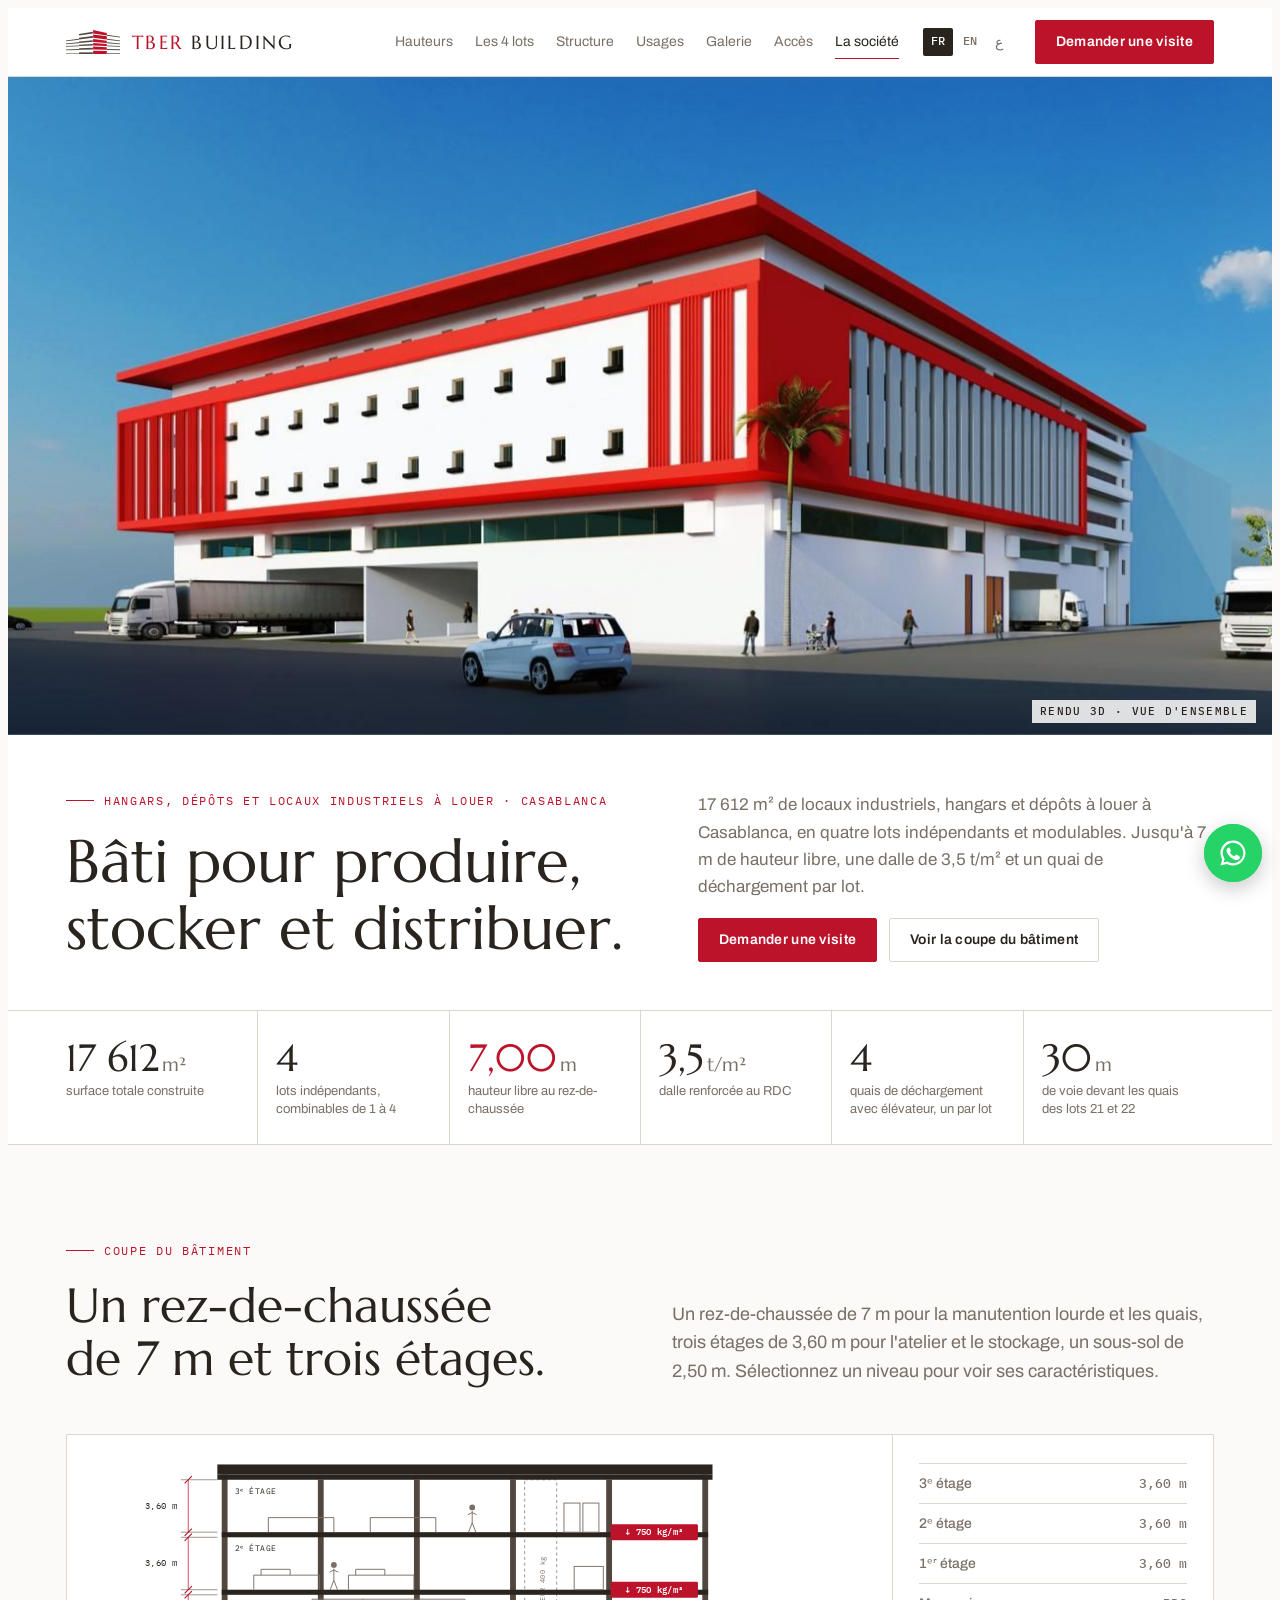
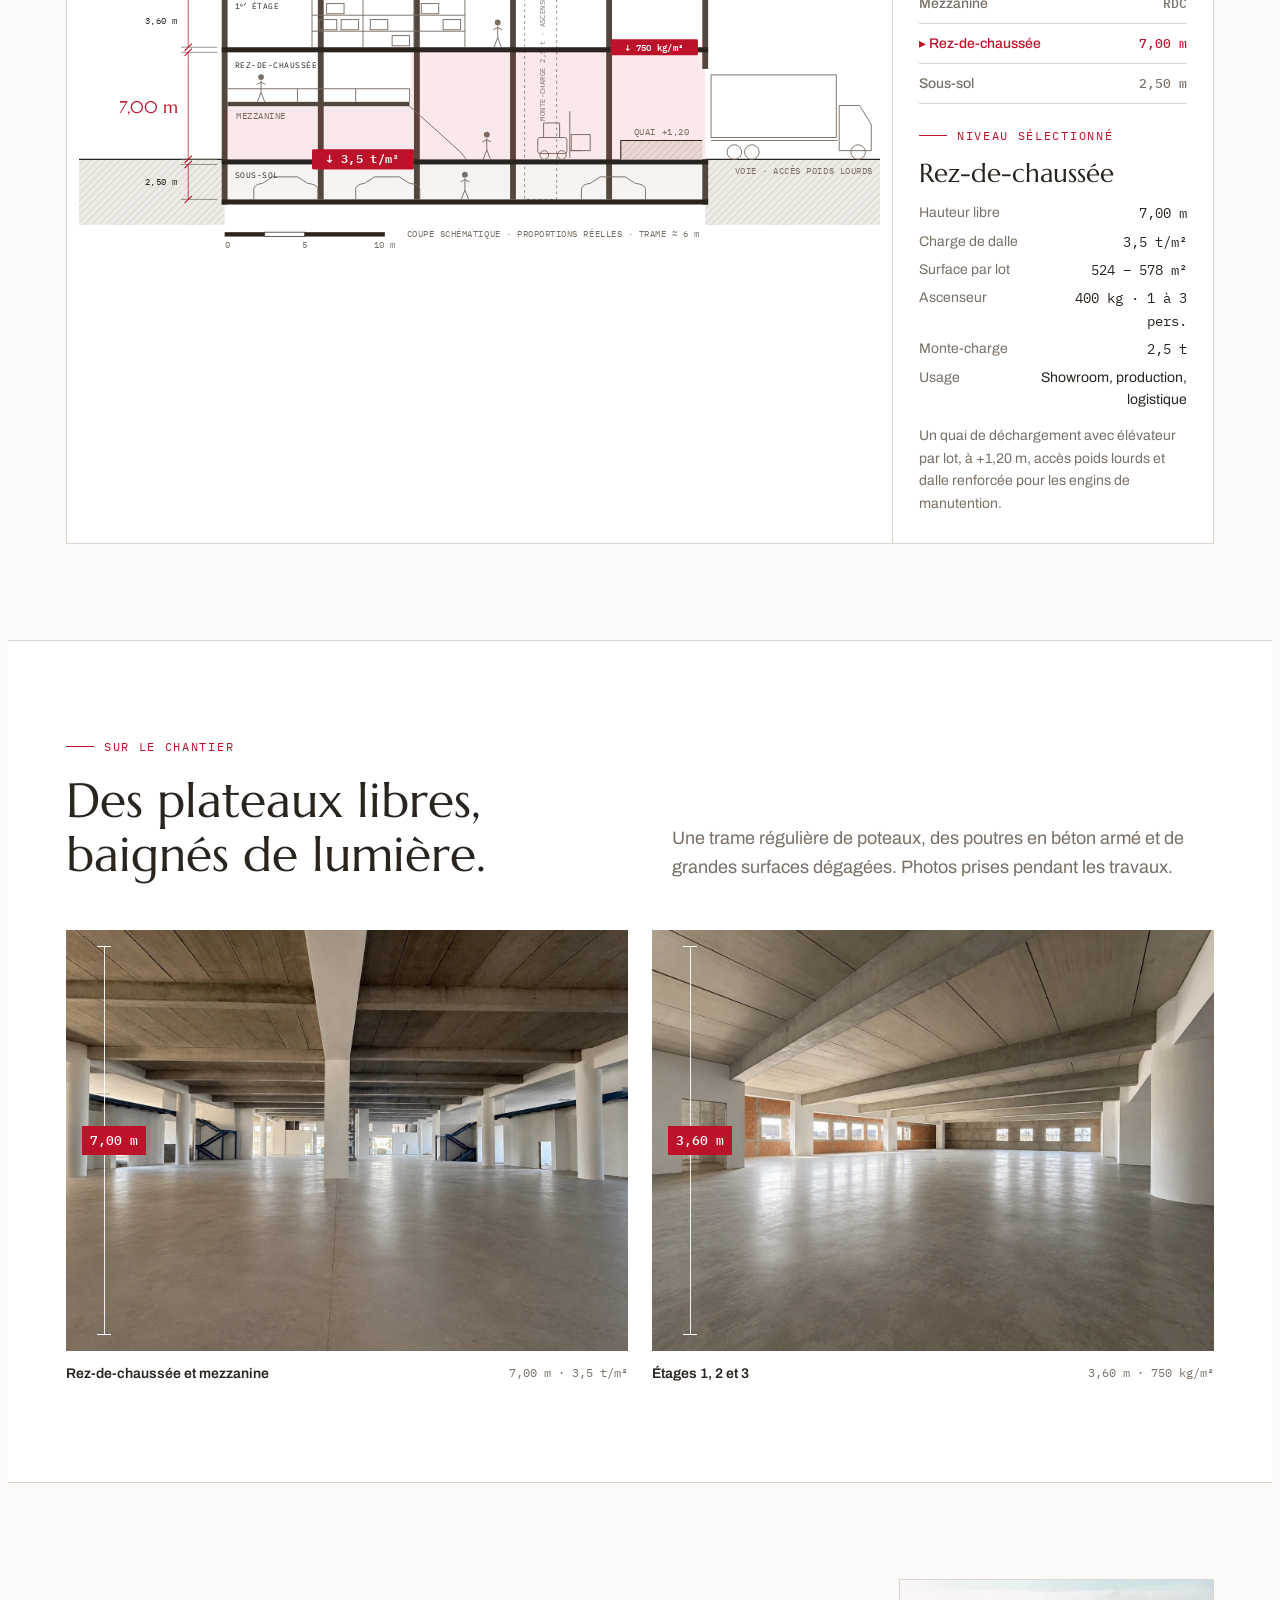
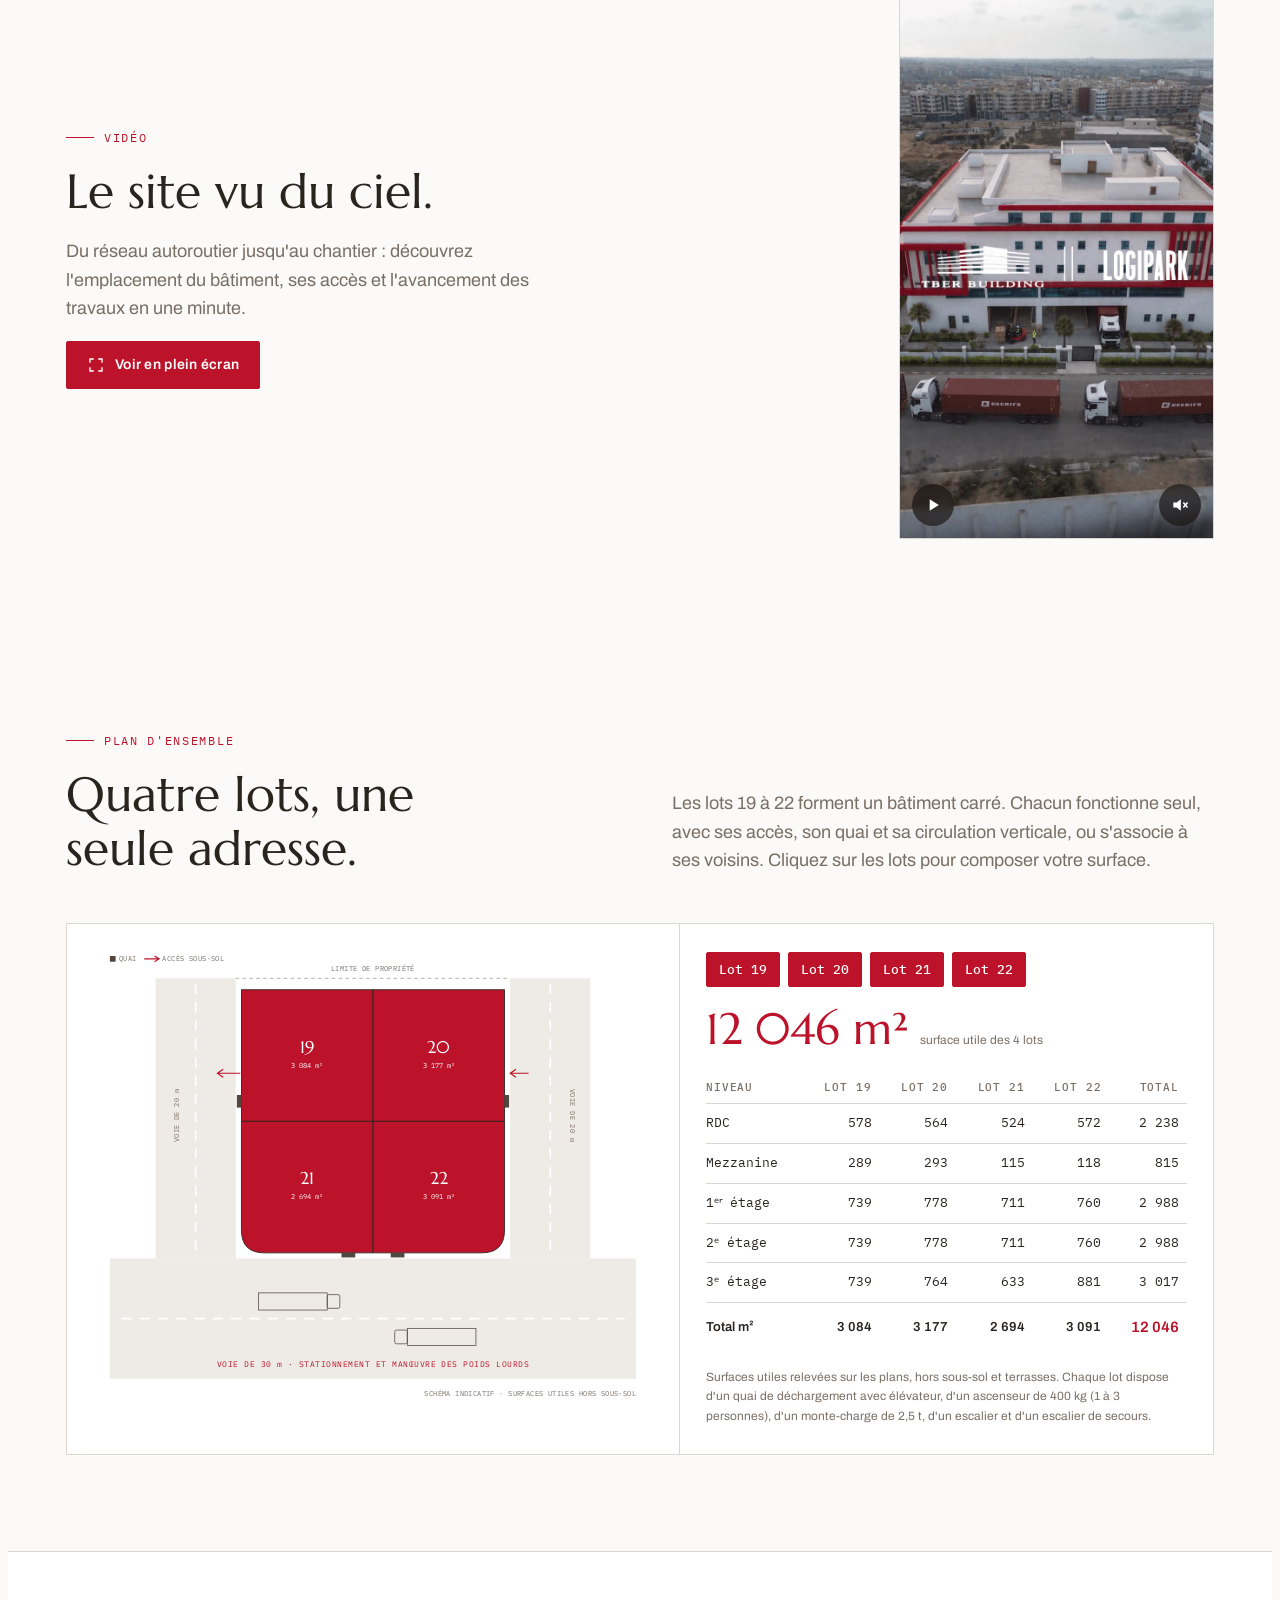
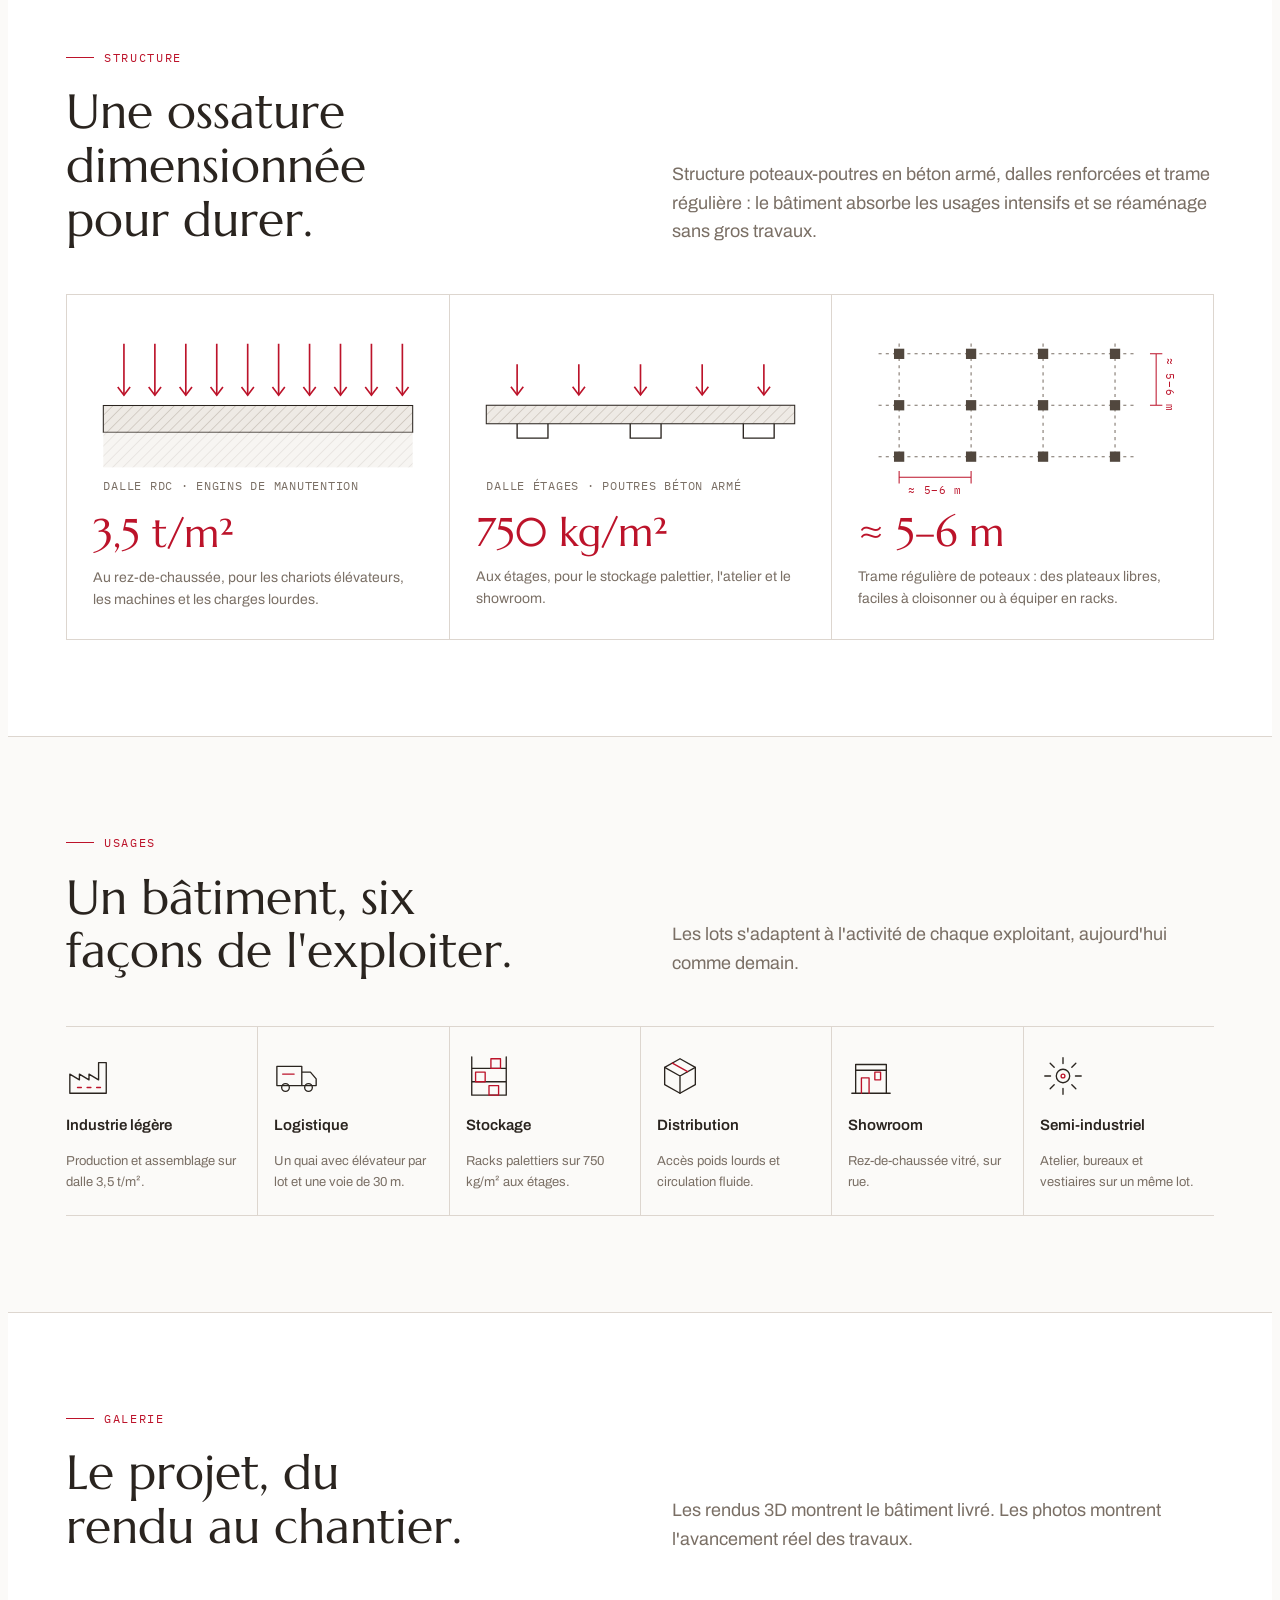
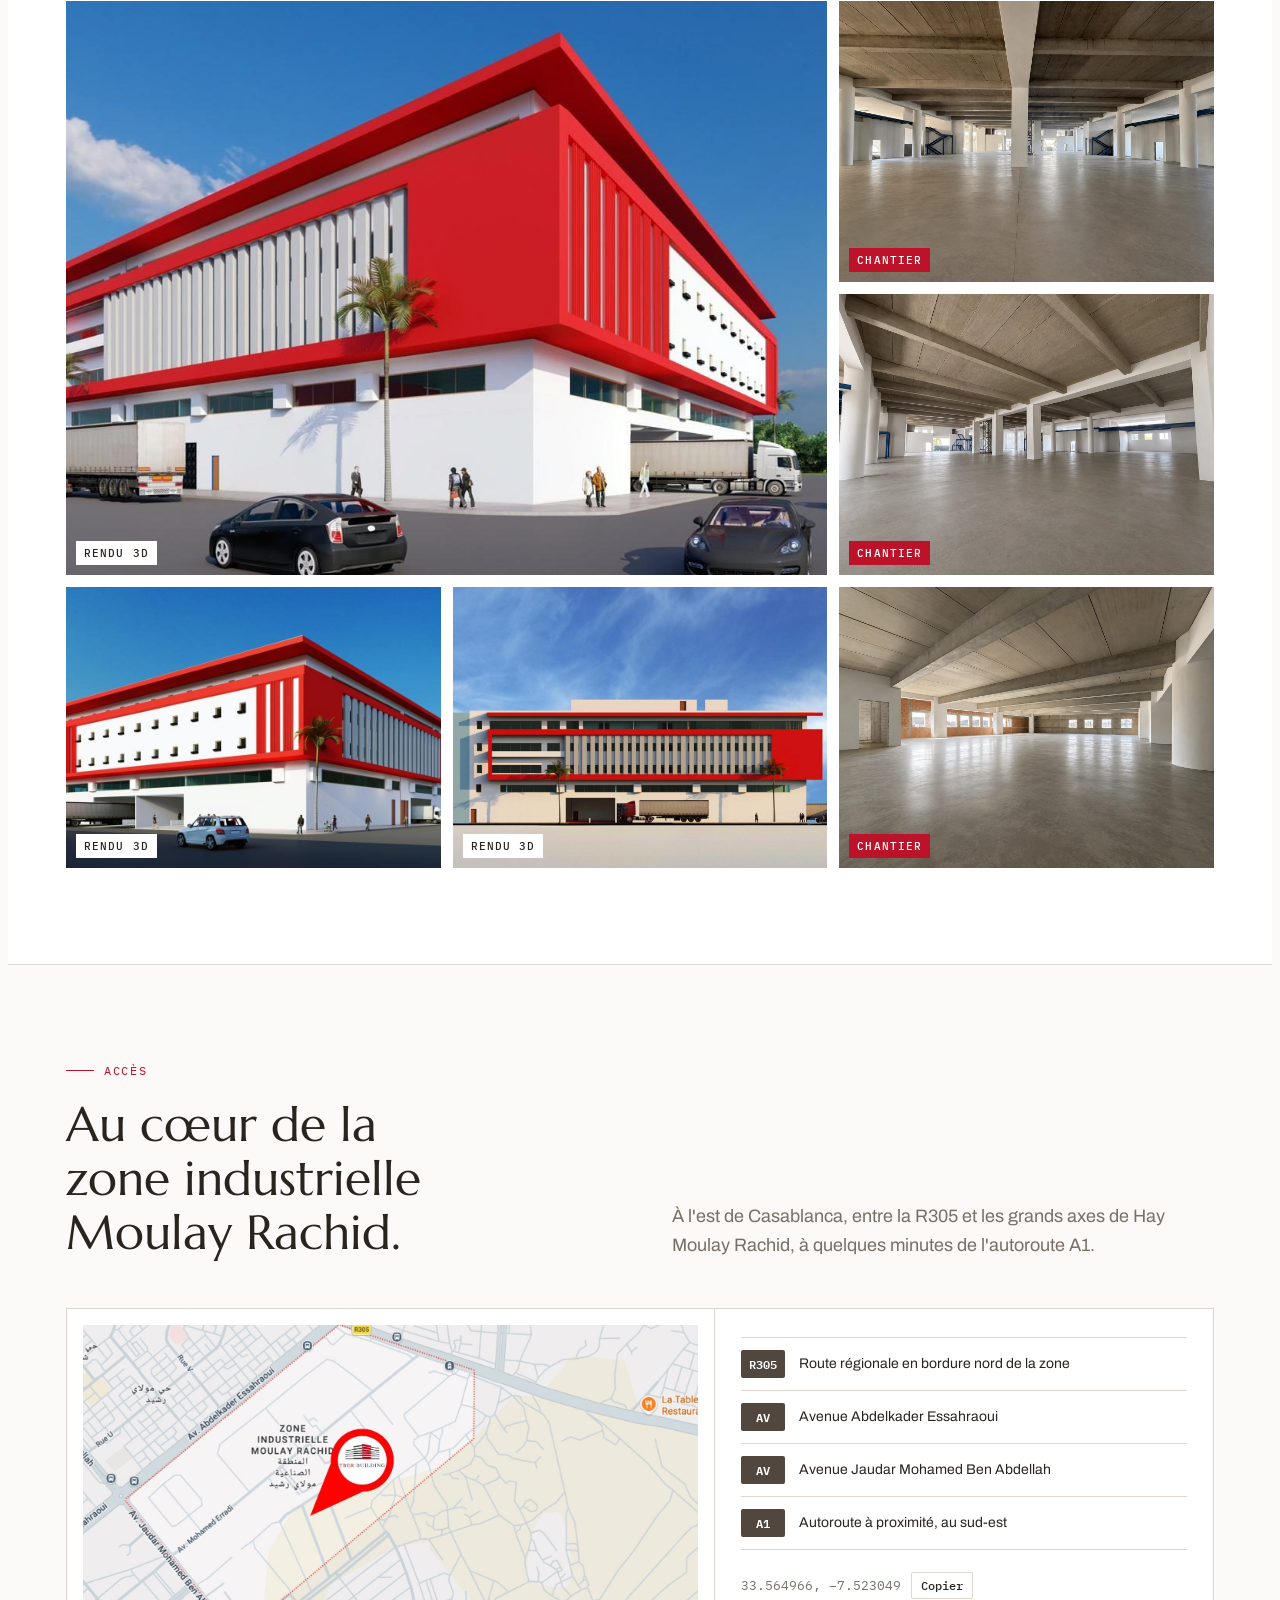
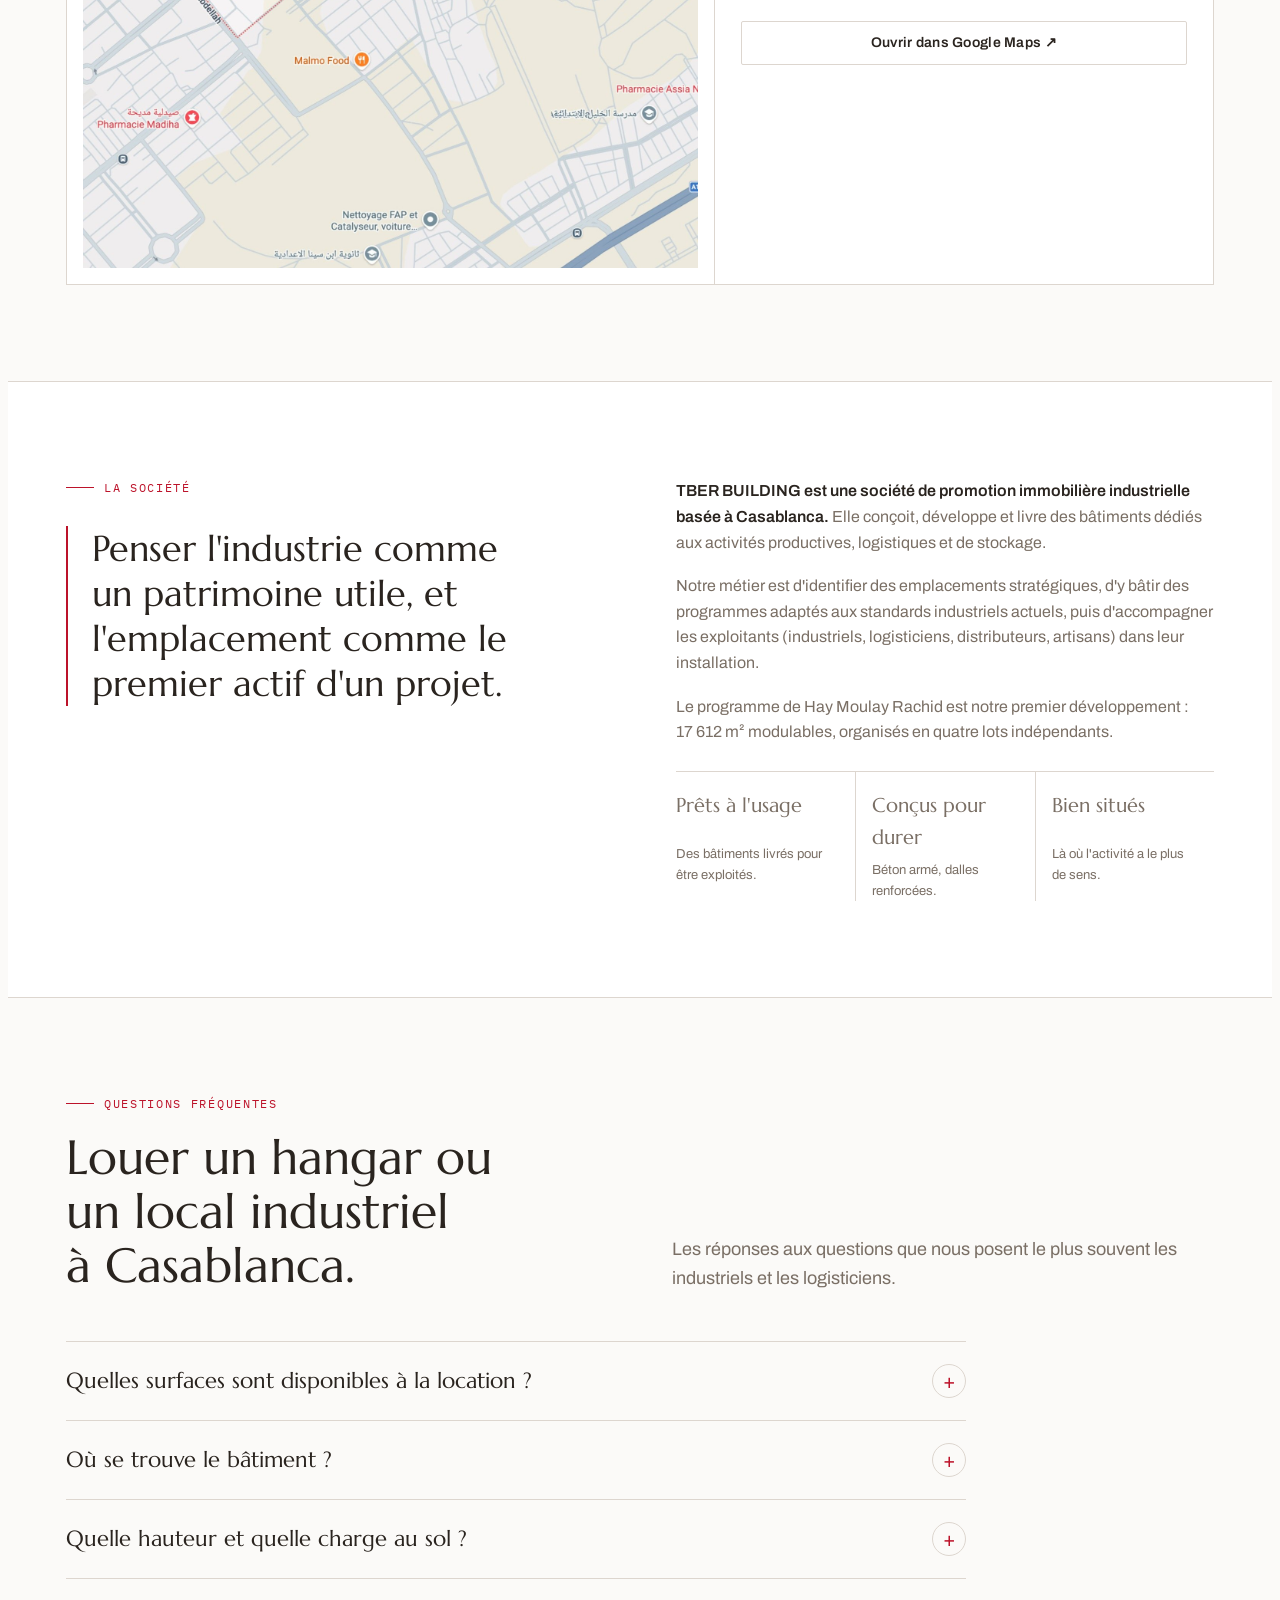
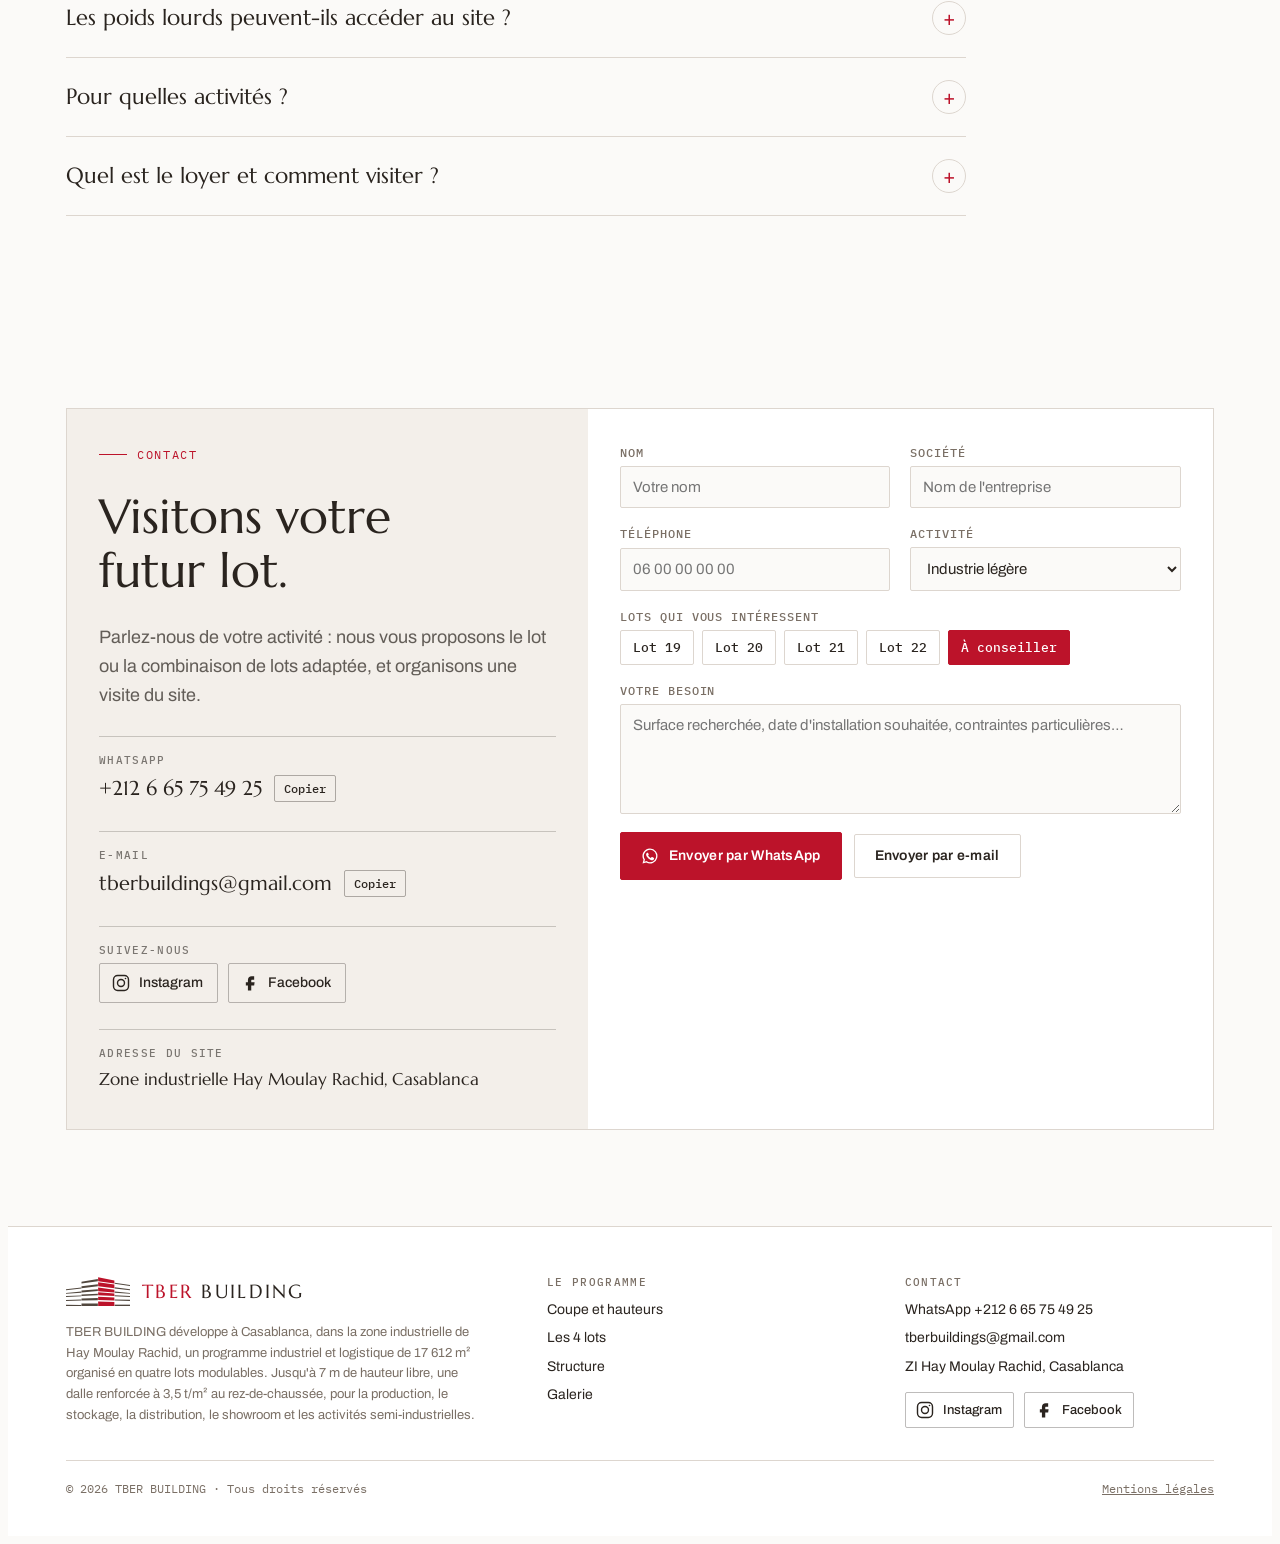
==== commit 8e6da158: "Vidéo drone : section « Le site vu du ciel » Vidéo complète (1 min 16) compressée en 720p (13,6 Mo)," ====
--- a/index.html
+++ b/index.html
@@ -296,6 +296,32 @@
     </div>
   </section>
 
+  <!-- VIDÉO -->
+  <section class="sec" id="video">
+    <div class="wrap vid">
+      <div class="vid-text">
+        <span class="eyebrow">Vidéo</span>
+        <h2>Le site vu du ciel.</h2>
+        <p class="lead">Du réseau autoroutier jusqu'au chantier : découvrez l'emplacement du bâtiment, ses accès et l'avancement des travaux en une minute.</p>
+        <div class="vid-actions">
+          <button class="btn" type="button" id="vidFull">
+            <svg viewBox="0 0 24 24" fill="none" stroke="currentColor" stroke-width="1.8" aria-hidden="true"><path d="M4 9V4h5M20 9V4h-5M4 15v5h5M20 15v5h-5"/></svg>
+            Voir en plein écran
+          </button>
+        </div>
+      </div>
+      <figure class="vid-frame">
+        <video id="vid" muted loop playsinline preload="none" poster="assets/video-poster.jpg" data-src="assets/video-drone.mp4" aria-label="Vidéo de présentation TBER BUILDING filmée par drone"></video>
+        <button class="vid-btn vid-play" type="button" id="vidPlay" aria-label="Lecture" data-play="Lecture" data-pause="Pause">
+          <svg viewBox="0 0 24 24" aria-hidden="true"><path class="i-play" d="M8 5v14l11-7z"/><path class="i-pause" d="M7 5h4v14H7zM13 5h4v14h-4z"/></svg>
+        </button>
+        <button class="vid-btn vid-sound" type="button" id="vidSound" aria-pressed="false" data-on="Activer le son" data-off="Couper le son" aria-label="Activer le son">
+          <svg viewBox="0 0 24 24" fill="none" stroke="currentColor" stroke-width="1.8" aria-hidden="true"><path d="M4 9h4l5-4v14l-5-4H4z" fill="currentColor" stroke="none"/><path class="i-on" d="M16 8.5a5 5 0 0 1 0 7M18.5 6a8.5 8.5 0 0 1 0 12"/><path class="i-off" d="M16 9l5 6M21 9l-5 6"/></svg>
+        </button>
+      </figure>
+    </div>
+  </section>
+
   <!-- LOTS -->
   <section class="sec" id="lots">
     <div class="wrap">
--- a/css/style.css
+++ b/css/style.css
@@ -303,6 +303,23 @@
 .qa summary:hover{color:var(--red)}
 .qa p{margin:0;padding:0 0 24px;color:var(--muted);max-width:70ch}
 .qa[open] p{animation:up .4s cubic-bezier(.2,.7,.2,1)}
+
+/* Vidéo */
+.vid{display:grid;grid-template-columns:minmax(0,1fr) auto;gap:40px 72px;align-items:center}
+.vid-text{display:grid;gap:18px;align-content:center;max-width:52ch}
+.vid-actions{display:flex;gap:12px;flex-wrap:wrap}
+.vid-frame{position:relative;margin:0;height:min(68vh,560px);aspect-ratio:9/16;max-width:100%;background:#1c1814;border:1px solid var(--line);overflow:hidden;justify-self:center}
+.vid-frame video{width:100%;height:100%;object-fit:cover;display:block;cursor:pointer}
+.vid-btn{position:absolute;bottom:12px;width:42px;height:42px;border-radius:50%;border:0;display:grid;place-items:center;cursor:pointer;background:rgba(20,16,13,.62);color:#fff;backdrop-filter:blur(4px);transition:background .2s}
+.vid-btn:hover{background:var(--red)}
+.vid-btn svg{width:20px;height:20px}
+.vid-play{left:12px}.vid-sound{right:12px}
+.vid-play svg{fill:#fff}
+.vid-play .i-pause{display:none}
+.vid-frame.playing .vid-play .i-pause{display:inline}.vid-frame.playing .vid-play .i-play{display:none}
+.vid-sound .i-on{display:none}
+.vid-sound[aria-pressed="true"] .i-on{display:inline}.vid-sound[aria-pressed="true"] .i-off{display:none}
+@media (max-width:860px){.vid{grid-template-columns:minmax(0,1fr)}.vid-frame{height:min(60vh,480px)}}
 /* Langues */
 @media (max-width:480px){.hdr .wrap{gap:10px}.brand{gap:8px}.brand svg{width:42px}.brand-name{font-size:15px;letter-spacing:.08em}.lang a{padding:6px 5px}}
 .lang{display:flex;gap:2px;font:500 12px var(--f-mono)}
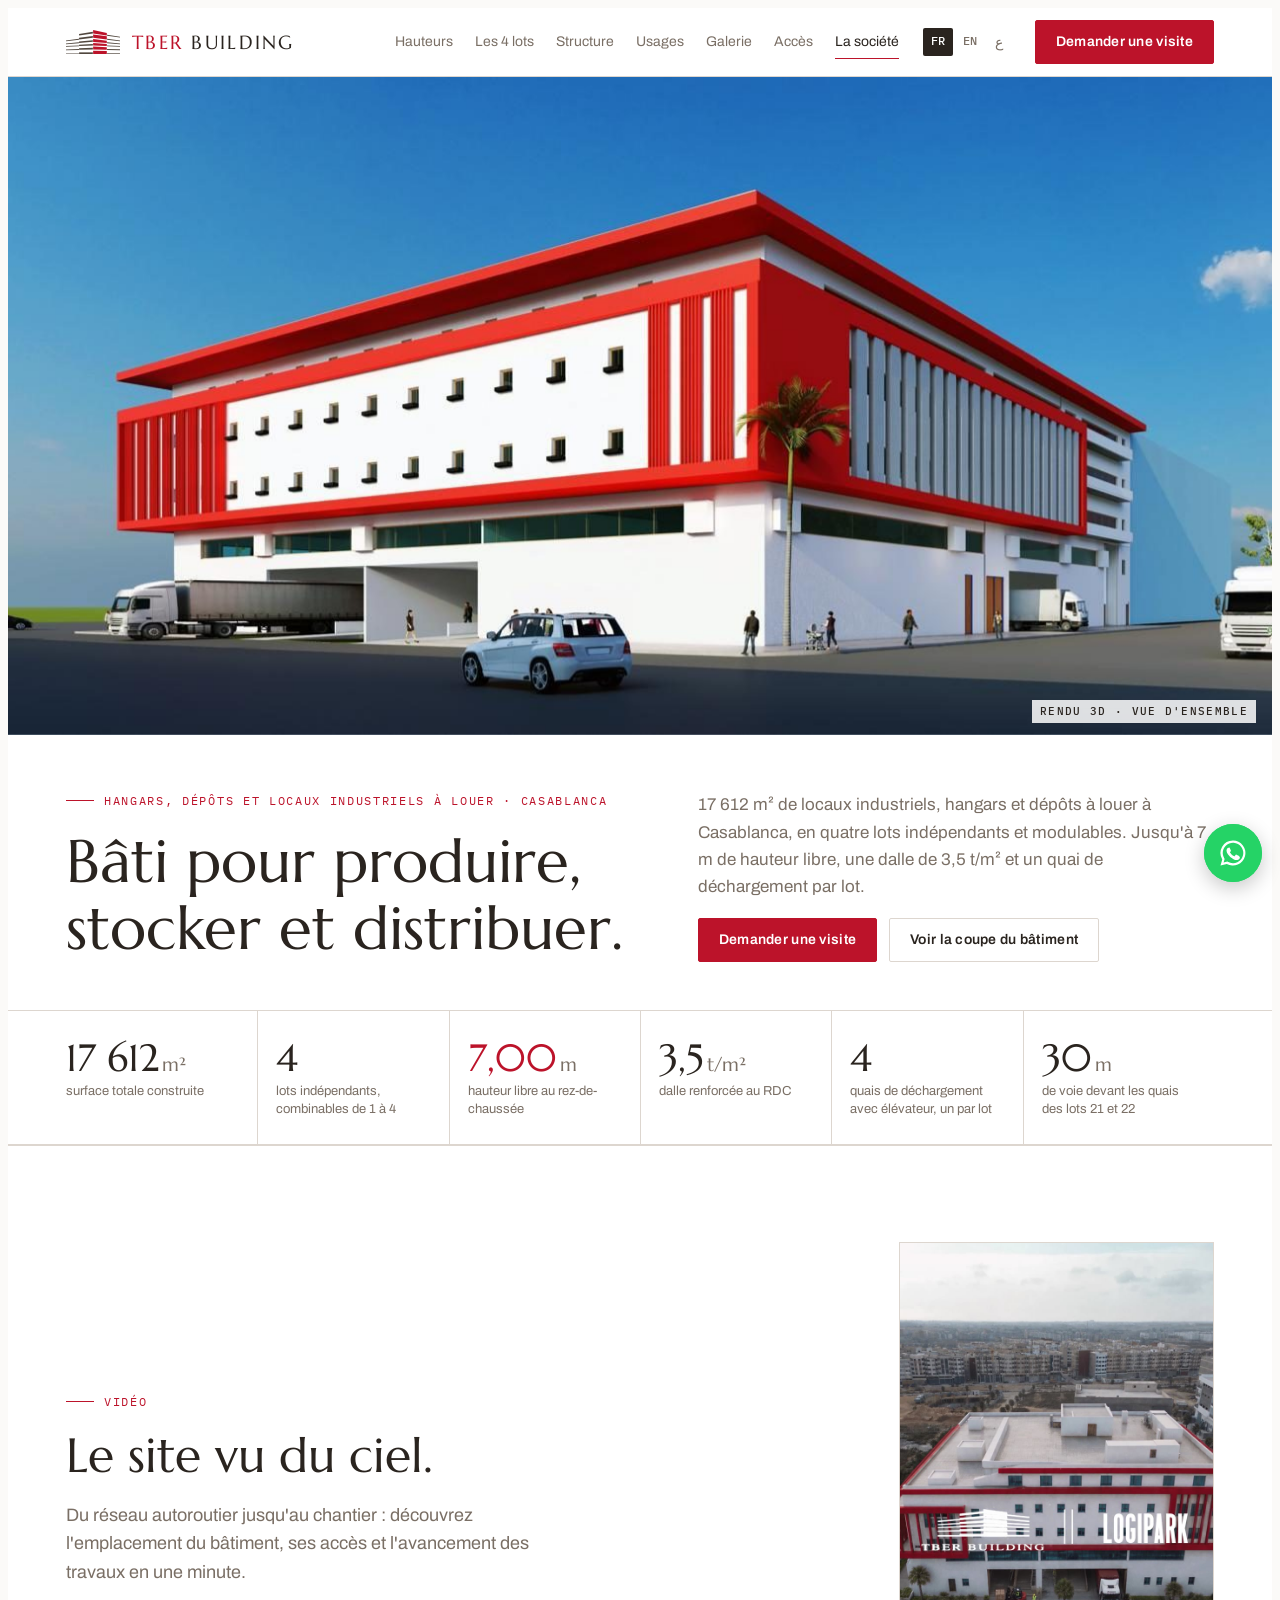
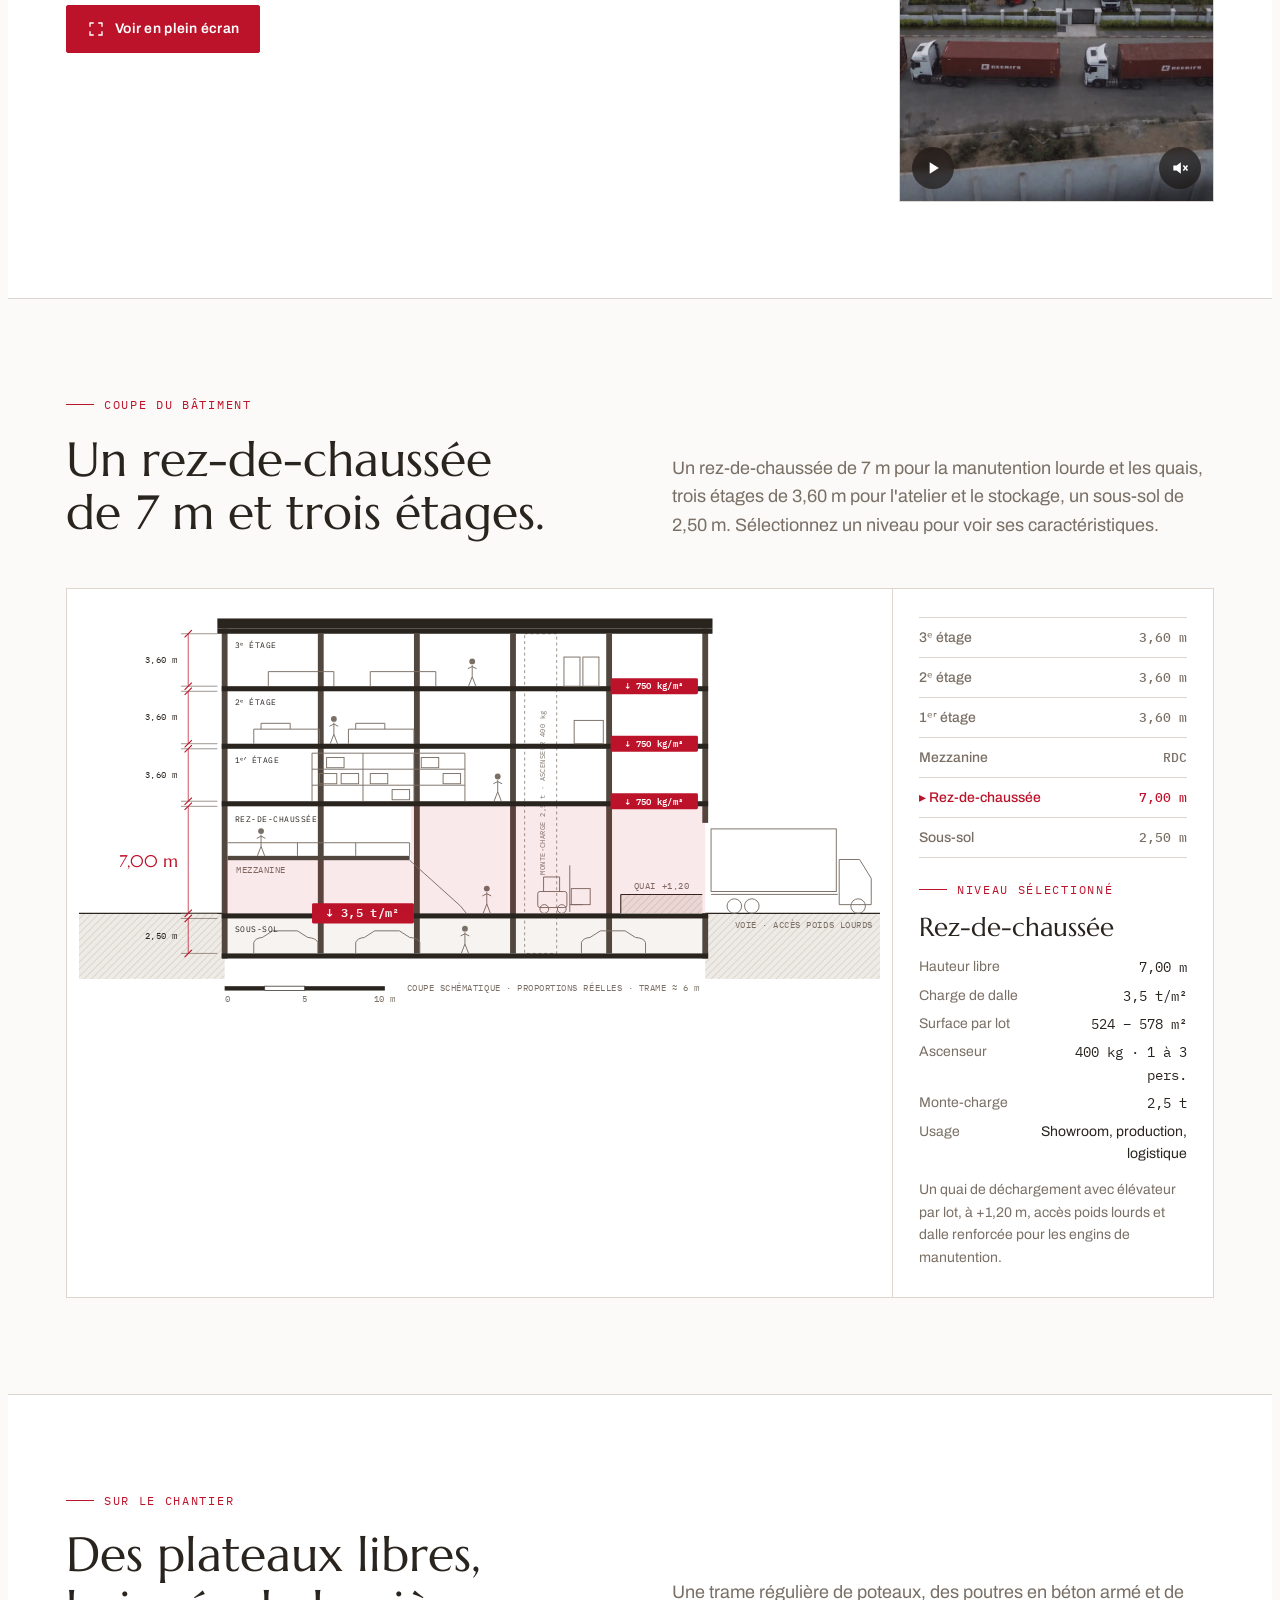
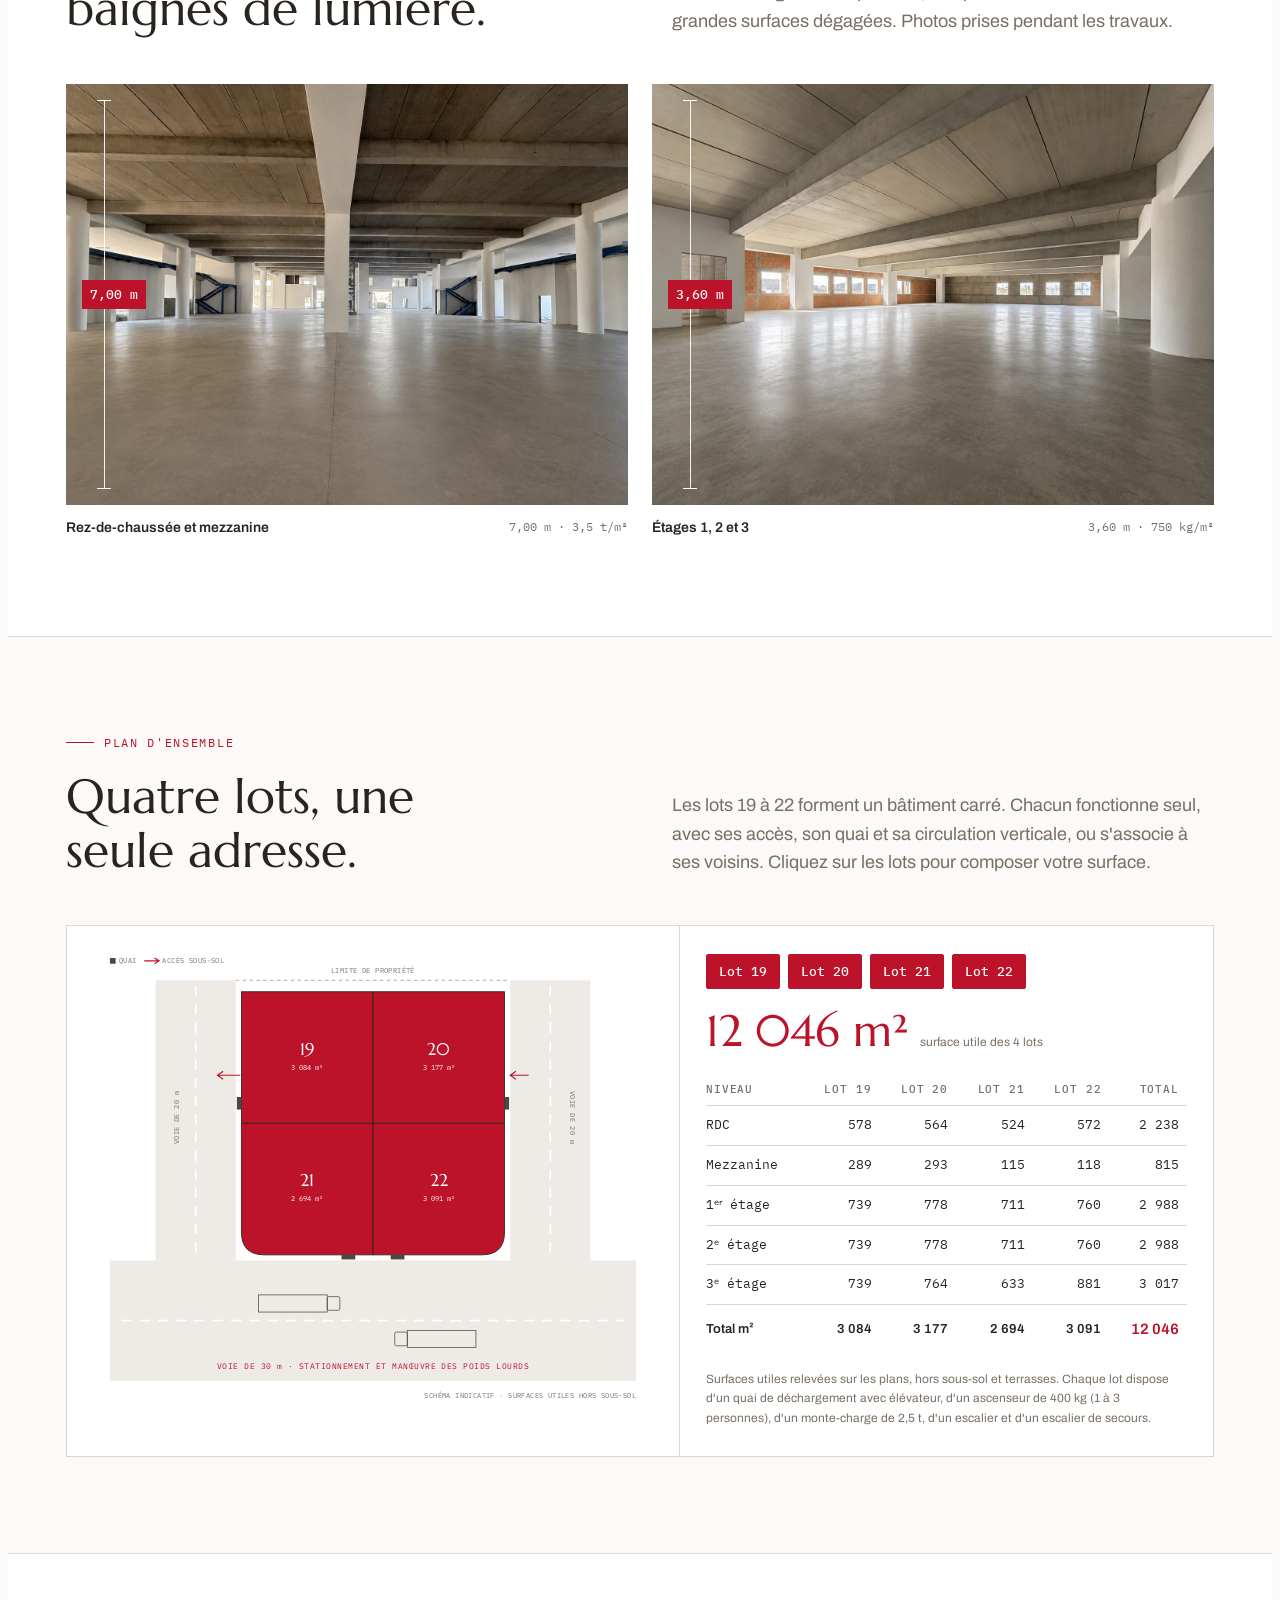
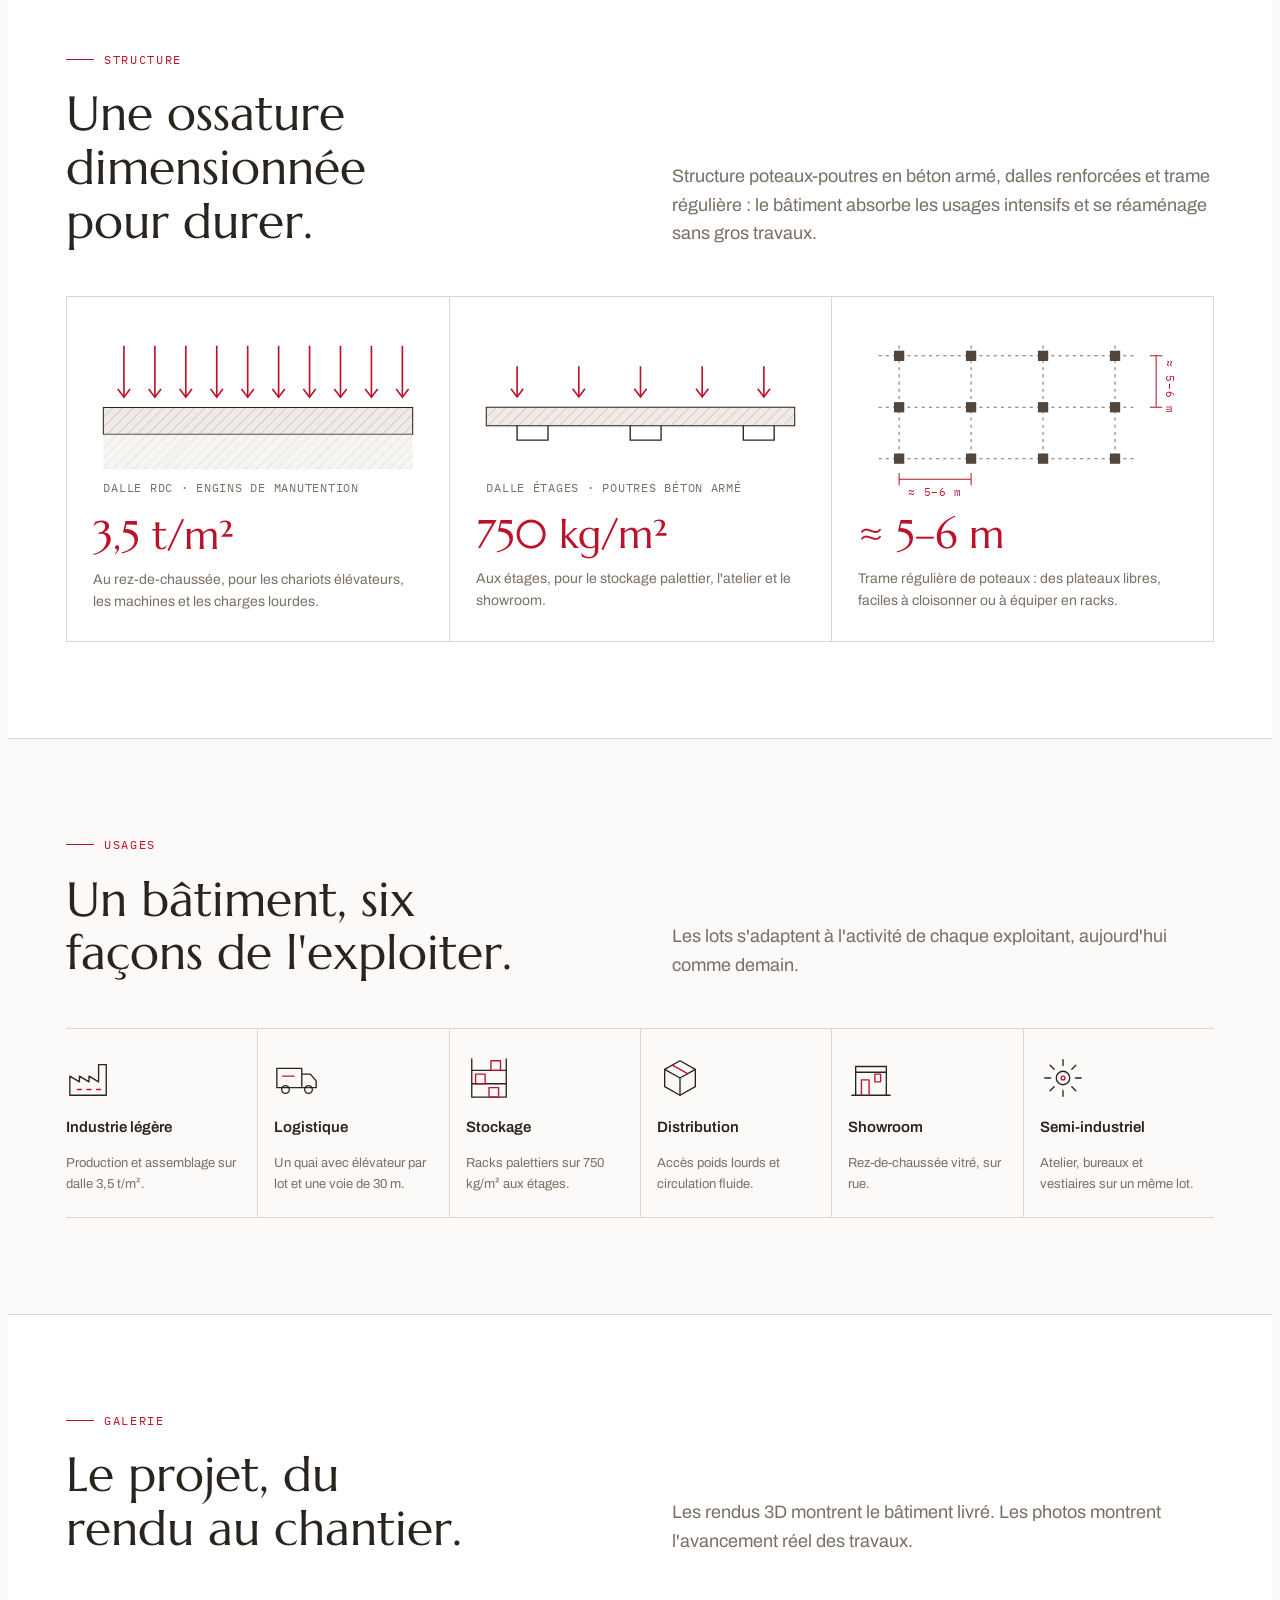
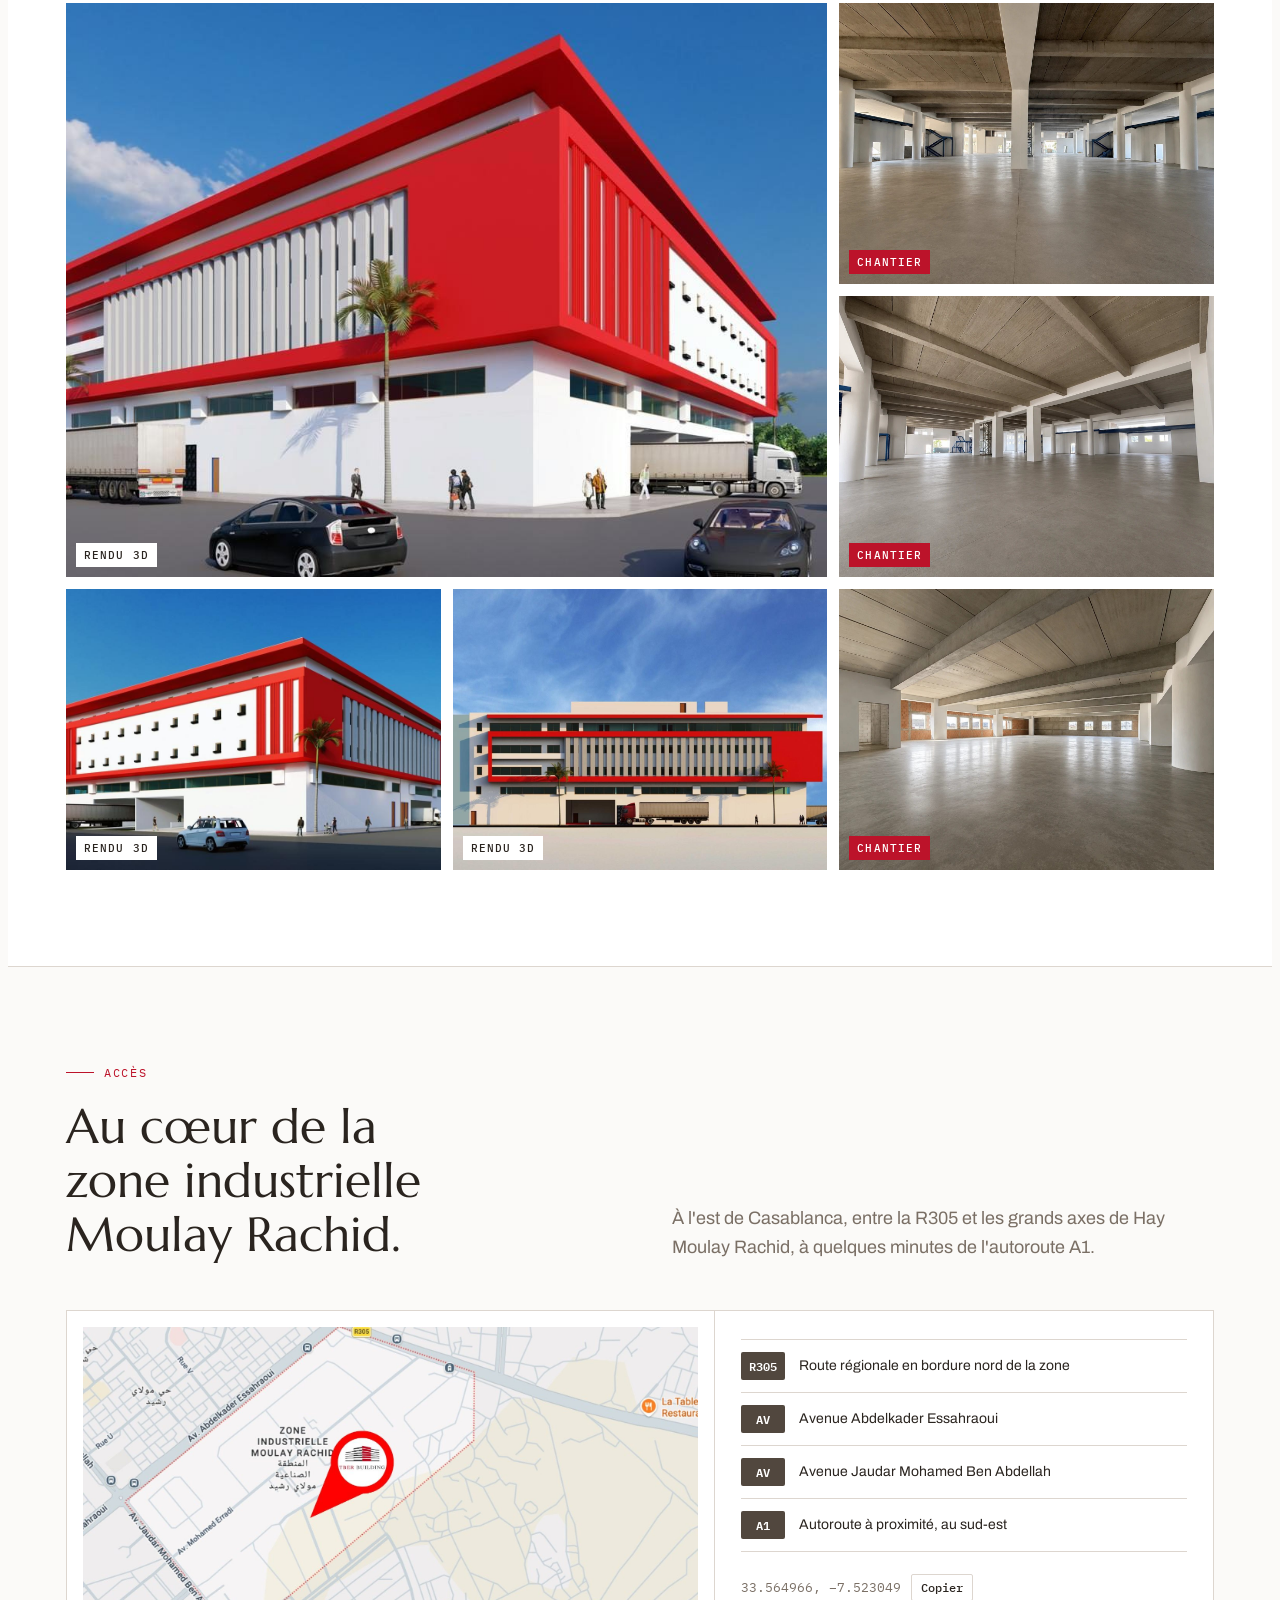
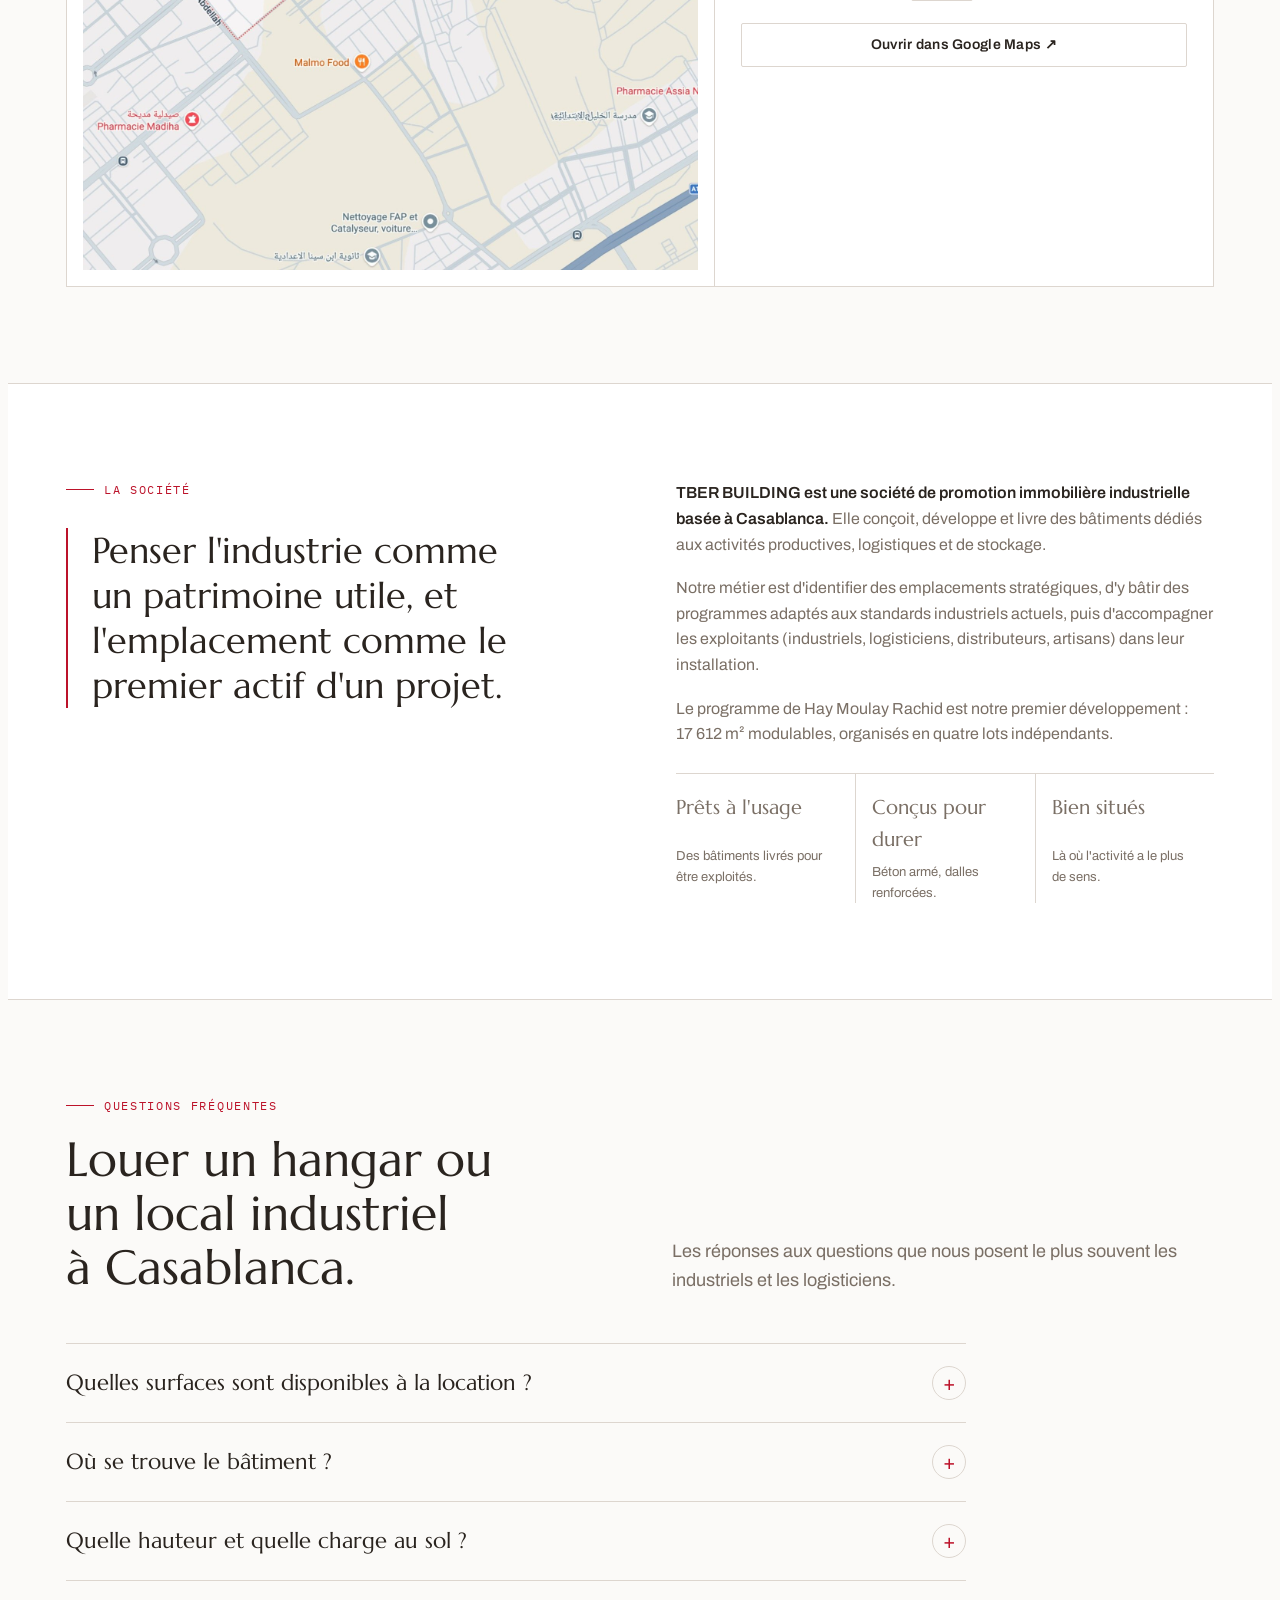
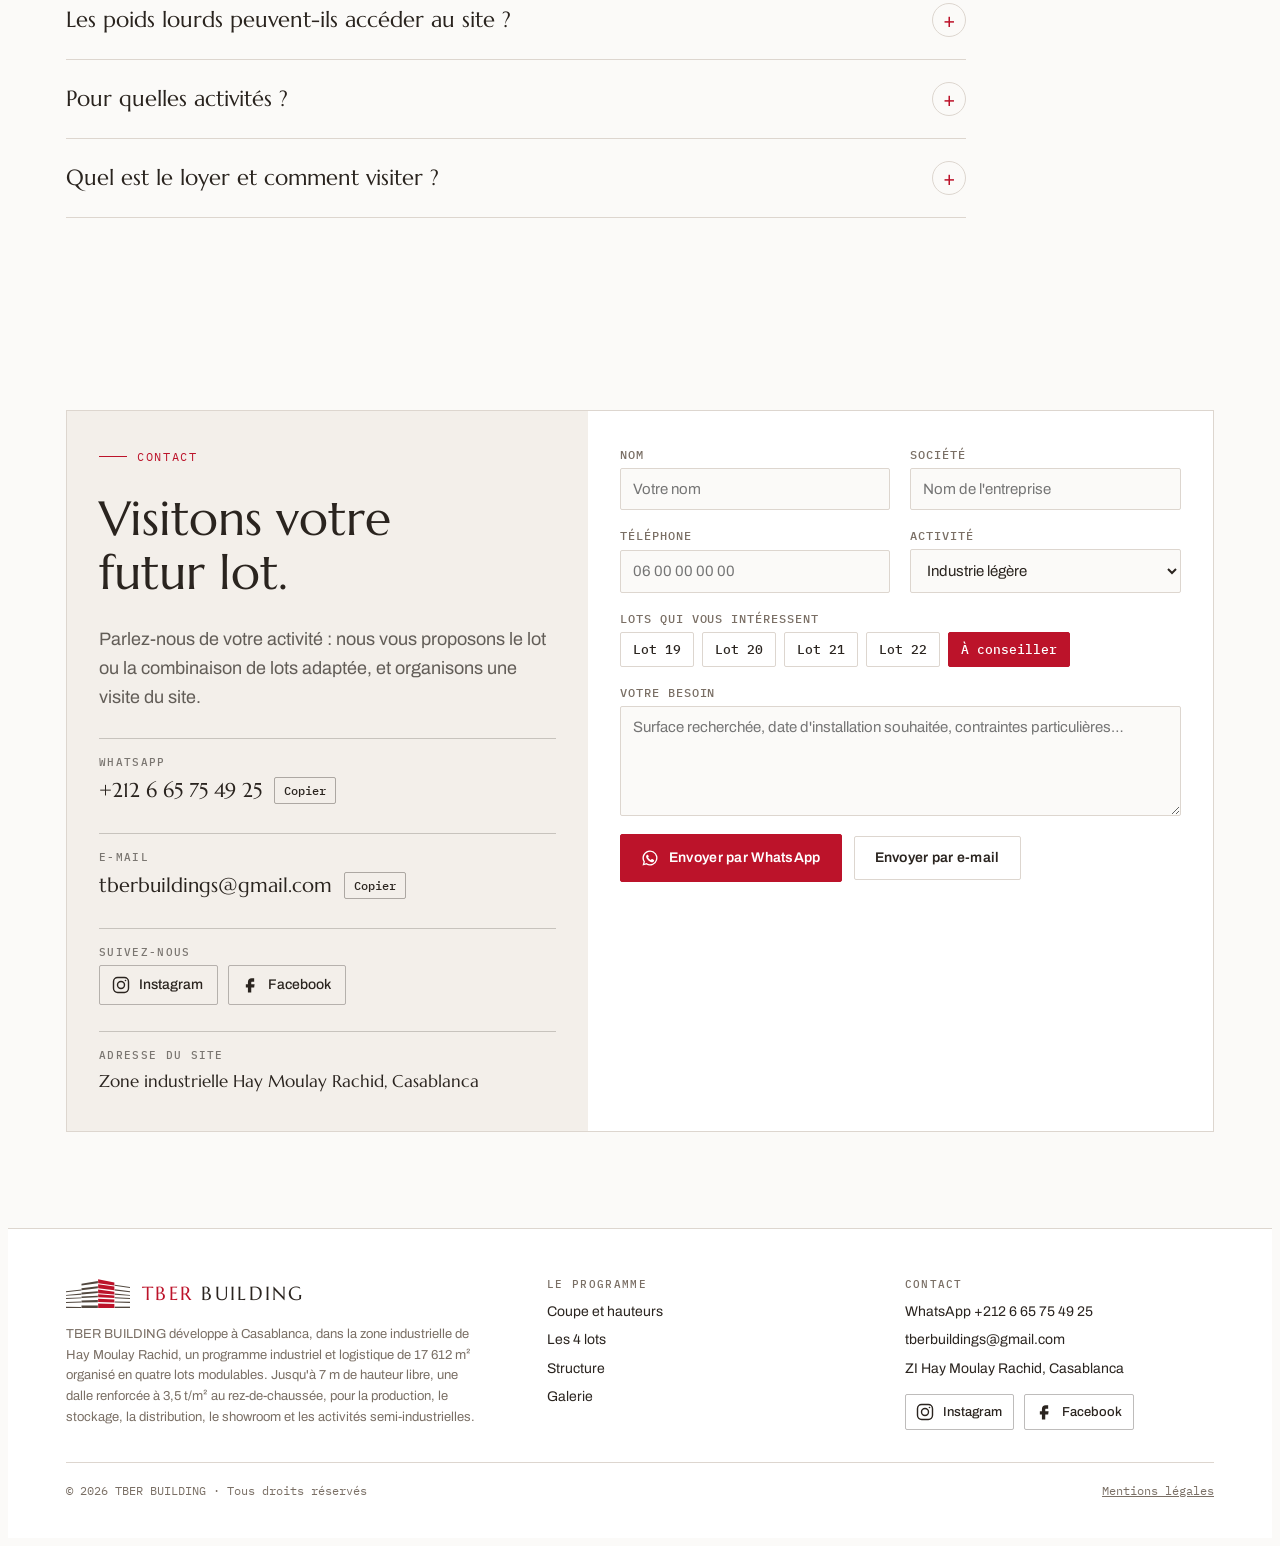
==== commit 76a611b6: "Vidéo déplacée juste après les chiffres clés Co-Authored-By: Claude Opus 5.5 <noreply@anthropic.com>" ====
--- a/index.html
+++ b/index.html
@@ -93,211 +93,8 @@
     </div>
   </div>
 
-  <!-- COUPE -->
-  <section class="sec" id="hauteurs">
-    <div class="wrap">
-      <div class="sec-head">
-        <div>
-          <span class="eyebrow">Coupe du bâtiment</span>
-          <h2>Un rez-de-chaussée de 7 m et trois étages.</h2>
-        </div>
-        <p class="lead">Un rez-de-chaussée de 7 m pour la manutention lourde et les quais, trois étages de 3,60 m pour l'atelier et le stockage, un sous-sol de 2,50 m. Sélectionnez un niveau pour voir ses caractéristiques.</p>
-      </div>
-
-      <div class="sheet coupe">
-        <div class="coupe-draw">
-          <svg viewBox="0 70 1100 545" role="img" aria-labelledby="coupeT">
-            <title id="coupeT">Coupe schématique du bâtiment : sous-sol 2,50 m, rez-de-chaussée 7 m avec mezzanine et quai, trois étages de 3,60 m</title>
-            <defs>
-              <pattern id="hatch" width="7" height="7" patternUnits="userSpaceOnUse" patternTransform="rotate(45)"><rect width="7" height="7" fill="var(--concrete)"/><line x1="0" y1="0" x2="0" y2="7" stroke="var(--hatch)" stroke-width="1.6"/></pattern>
-              <g id="man"><circle cx="0" cy="-34" r="4" class="d-objf"/><path d="M0 -29 L0 -13 M0 -13 L-5 0 M0 -13 L5 0 M-6 -24 L0 -27 L6 -24" class="d-obj"/></g>
-            </defs>
-
-            <!-- sol et terre -->
-            <rect x="0" y="488" width="200" height="90" class="d-hatch"/>
-            <rect x="860" y="488" width="240" height="90" class="d-hatch"/>
-            <line x1="0" y1="488" x2="200" y2="488" class="d-line" stroke-width="2"/>
-            <line x1="860" y1="488" x2="1100" y2="488" class="d-line" stroke-width="2"/>
-            <text x="1090" y="508" text-anchor="end" class="d-mut">VOIE · ACCÈS POIDS LOURDS</text>
-
-            <!-- intérieur des niveaux -->
-            <rect x="200" y="104" width="660" height="439" class="d-paper"/>
-            <rect x="200" y="495" width="660" height="48" class="d-fill" opacity=".55"/>
-
-            <!-- trémie monte-charge / ascenseur -->
-            <rect x="612" y="104" width="44" height="439" fill="none" class="d-thin" stroke-dasharray="4 4"/>
-            <text transform="translate(640 322) rotate(-90)" text-anchor="middle" class="d-mut" font-size="10">MONTE-CHARGE 2,5 t · ASCENSEUR 400 kg</text>
-
-            <!-- poteaux (trame 6 m) -->
-            <g class="d-col">
-              <rect x="196" y="97" width="8" height="453"/>
-              <rect x="328" y="104" width="8" height="439"/>
-              <rect x="460" y="104" width="8" height="439"/>
-              <rect x="592" y="104" width="8" height="439"/>
-              <rect x="724" y="104" width="8" height="439"/>
-              <rect x="856" y="97" width="8" height="266"/>
-              <rect x="856" y="488" width="8" height="62"/>
-            </g>
-
-            <!-- dalles -->
-            <rect x="190" y="83" width="680" height="14" class="d-slab"/>
-            <rect x="190" y="97" width="680" height="7" class="d-slab"/>
-            <rect x="196" y="176" width="668" height="7" class="d-slab"/>
-            <rect x="196" y="255" width="668" height="7" class="d-slab"/>
-            <rect x="196" y="334" width="668" height="7" class="d-slab"/>
-            <rect x="196" y="488" width="668" height="7" class="d-slab"/>
-            <rect x="196" y="543" width="668" height="7" class="d-slab"/>
-
-            <!-- RDC : quai +1,20 m -->
-            <rect x="744" y="462" width="112" height="26" class="d-hatch"/>
-            <line x1="744" y1="462" x2="856" y2="462" class="d-line" stroke-width="1.5"/>
-            <line x1="744" y1="462" x2="744" y2="488" class="d-line" stroke-width="1.5"/>
-            <text x="800" y="455" text-anchor="middle" class="d-mut">QUAI +1,20</text>
-
-            <!-- RDC : mezzanine -->
-            <rect x="204" y="409" width="250" height="6" class="d-col"/>
-            <path d="M454 409 V391 M204 391 H454 M300 391 V409 M380 391 V409" class="d-obj"/>
-            <path d="M454 415 l10 9 h0 l10 9 l10 9 l10 9 l10 9 l10 9 l10 9 l8 10" class="d-obj"/>
-            <text x="216" y="432" class="d-mut">MEZZANINE</text>
-
-            <!-- RDC : chariot élévateur + palette -->
-            <g transform="translate(630 488)">
-              <rect x="0" y="-30" width="40" height="22" rx="3" class="d-obj"/>
-              <path d="M8 -30 V-50 H30 V-30" class="d-obj"/>
-              <circle cx="9" cy="-6" r="6" class="d-obj"/><circle cx="33" cy="-6" r="6" class="d-obj"/>
-              <path d="M44 -2 V-66 M44 -12 H62" class="d-obj"/>
-              <rect x="46" y="-34" width="26" height="22" class="d-obj"/>
-            </g>
-            <use href="#man" x="560" y="488"/>
-            <use href="#man" x="250" y="409"/>
-
-            <!-- étage 1 : racks palettiers -->
-            <g class="d-obj">
-              <g transform="translate(90 0)"><path d="M230 334 V268 M300 334 V268 M370 334 V268 M440 334 V268 M230 312 H440 M230 290 H440 M230 268 H440"/>
-              <rect x="240" y="296" width="24" height="14"/><rect x="270" y="296" width="24" height="14"/><rect x="310" y="296" width="24" height="14"/><rect x="380" y="274" width="24" height="14"/><rect x="410" y="296" width="24" height="14"/><rect x="340" y="318" width="24" height="14"/><rect x="250" y="274" width="24" height="14"/></g>
-            </g>
-            <use href="#man" x="575" y="334"/>
-            <!-- étage 2 : atelier -->
-            <g class="d-obj">
-              <path d="M240 255 V235 H330 V255 M250 235 V227 H290 V235"/>
-              <path d="M370 255 V235 H460 V255 M380 235 V227 H420 V235"/>
-              <rect x="680" y="223" width="40" height="32"/>
-            </g>
-            <use href="#man" x="350" y="255"/>
-            <!-- étage 3 : atelier / showroom -->
-            <g class="d-obj">
-              <path d="M260 176 V156 H350 V176 M400 176 V156 H490 V176"/>
-              <rect x="666" y="136" width="22" height="40"/><rect x="692" y="136" width="22" height="40"/>
-            </g>
-            <use href="#man" x="540" y="176"/>
-            <!-- sous-sol : véhicules -->
-            <g class="d-obj">
-              <path d="M240 543 V528 Q242 522 252 521 L266 512 H300 L314 521 Q326 522 328 528 V543"/>
-              <path d="M380 543 V528 Q382 522 392 521 L406 512 H440 L454 521 Q466 522 468 528 V543"/>
-              <path d="M690 543 V528 Q692 522 702 521 L716 512 H750 L764 521 Q776 522 778 528 V543"/>
-            </g>
-            <use href="#man" x="530" y="543"/>
-
-            <!-- camion à quai -->
-            <g transform="translate(866 0)">
-              <rect x="2" y="372" width="172" height="86" class="d-obj"/>
-              <path d="M2 462 H176" class="d-obj"/>
-              <circle cx="34" cy="478" r="10" class="d-obj"/><circle cx="58" cy="478" r="10" class="d-obj"/>
-              <path d="M178 476 V414 H206 L222 440 V476 Z" class="d-obj"/>
-              <circle cx="204" cy="478" r="10" class="d-obj"/>
-            </g>
-            <path d="M856 363 h8" class="d-line"/>
-
-            <!-- cotes verticales -->
-            <g class="d-redl" stroke-width="1">
-              <path d="M150 104 V176 M150 183 V255 M150 262 V334 M150 341 V488 M150 495 V543"/>
-            </g>
-            <g class="d-line" stroke-width="1">
-              <path d="M140 104 H190 M140 176 H190 M140 183 H190 M140 255 H190 M140 262 H190 M140 334 H190 M140 341 H190 M140 488 H190 M140 495 H190 M140 543 H190" style="stroke:var(--muted)"/>
-              <path d="M145 109 L155 99 M145 181 L155 171 M145 188 L155 178 M145 260 L155 250 M145 267 L155 257 M145 339 L155 329 M145 346 L155 336 M145 493 L155 483 M145 500 L155 490 M145 548 L155 538" style="stroke:var(--red)" stroke-width="1.5"/>
-            </g>
-            <g text-anchor="end">
-              <text x="136" y="144" class="d-text">3,60 m</text>
-              <text x="136" y="223" class="d-text">3,60 m</text>
-              <text x="136" y="302" class="d-text">3,60 m</text>
-              <text x="136" y="424" class="d-text d-big" style="fill:var(--red)">7,00 m</text>
-              <text x="136" y="523" class="d-text">2,50 m</text>
-            </g>
-
-            <!-- noms de niveaux et charges -->
-            <g class="d-text" font-size="11">
-              <text x="214" y="123">3ᵉ ÉTAGE</text>
-              <text x="214" y="202">2ᵉ ÉTAGE</text>
-              <text x="214" y="281">1ᵉʳ ÉTAGE</text>
-              <text x="214" y="362">REZ-DE-CHAUSSÉE</text>
-              <text x="214" y="514">SOUS-SOL</text>
-            </g>
-            <!-- charges des dalles -->
-            <g class="load">
-              <g transform="translate(730 165)"><rect width="120" height="22" rx="2"/><text x="60" y="15.5">↓ 750 kg/m²</text></g>
-              <g transform="translate(730 244)"><rect width="120" height="22" rx="2"/><text x="60" y="15.5">↓ 750 kg/m²</text></g>
-              <g transform="translate(730 323)"><rect width="120" height="22" rx="2"/><text x="60" y="15.5">↓ 750 kg/m²</text></g>
-              <g transform="translate(320 474)" class="big"><rect width="140" height="28" rx="2"/><text x="70" y="19.5">↓ 3,5 t/m²</text></g>
-            </g>
-
-            <!-- zones cliquables -->
-            <rect class="hit" data-l="r3" x="200" y="104" width="660" height="72"/>
-            <rect class="hit" data-l="r2" x="200" y="183" width="660" height="72"/>
-            <rect class="hit" data-l="r1" x="200" y="262" width="660" height="72"/>
-            <rect class="hit" data-l="mez" x="204" y="341" width="252" height="74"/>
-            <path class="hit" data-l="rdc" d="M456 341 H860 V488 H200 V415 H456 Z"/>
-            <rect class="hit" data-l="ss" x="200" y="495" width="660" height="48"/>
-
-            <!-- échelle graphique -->
-            <g transform="translate(200 588)">
-              <rect x="0" y="0" width="55" height="6" class="d-slab"/><rect x="55" y="0" width="55" height="6" class="d-paper" stroke="var(--ink)"/>
-              <rect x="110" y="0" width="110" height="6" class="d-slab"/>
-              <text x="0" y="22" class="d-mut">0</text><text x="110" y="22" class="d-mut" text-anchor="middle">5</text><text x="220" y="22" class="d-mut" text-anchor="middle">10 m</text>
-              <text x="250" y="7" class="d-mut">COUPE SCHÉMATIQUE · PROPORTIONS RÉELLES · TRAME ≈ 6 m</text>
-            </g>
-          </svg>
-          <p class="scroll-hint">← Faites glisser pour voir toute la coupe →</p>
-        </div>
-        <aside class="coupe-side">
-          <div class="lvl-list" role="group" aria-label="Choisir un niveau">
-            <button class="lvl-btn" data-l="r3" aria-pressed="false"><span>3ᵉ étage</span><span>3,60 m</span></button>
-            <button class="lvl-btn" data-l="r2" aria-pressed="false"><span>2ᵉ étage</span><span>3,60 m</span></button>
-            <button class="lvl-btn" data-l="r1" aria-pressed="false"><span>1ᵉʳ étage</span><span>3,60 m</span></button>
-            <button class="lvl-btn" data-l="mez" aria-pressed="false"><span>Mezzanine</span><span>RDC</span></button>
-            <button class="lvl-btn" data-l="rdc" aria-pressed="true"><span>Rez-de-chaussée</span><span>7,00 m</span></button>
-            <button class="lvl-btn" data-l="ss" aria-pressed="false"><span>Sous-sol</span><span>2,50 m</span></button>
-          </div>
-          <div class="lvl-card" id="lvlCard" aria-live="polite"></div>
-        </aside>
-      </div>
-    </div>
-  </section>
-
-  <!-- PLATEAUX PHOTOS -->
-  <section class="sec alt" id="plateaux" aria-label="Les plateaux en photo">
-    <div class="wrap">
-      <div class="sec-head">
-        <div>
-          <span class="eyebrow">Sur le chantier</span>
-          <h2>Des plateaux libres, baignés de lumière.</h2>
-        </div>
-        <p class="lead">Une trame régulière de poteaux, des poutres en béton armé et de grandes surfaces dégagées. Photos prises pendant les travaux.</p>
-      </div>
-      <div class="plates">
-        <figure class="plate">
-          <div class="img"><img width="1448" height="1086" src="assets/chantier-rdc.jpg" alt="Rez-de-chaussée en chantier : grand plateau béton, poteaux blancs, escaliers métalliques bleus vers la mezzanine" loading="lazy"><div class="h" aria-hidden="true"><i></i><span>7,00 m</span><i></i></div></div>
-          <figcaption><b>Rez-de-chaussée et mezzanine</b><span>7,00 m · 3,5 t/m²</span></figcaption>
-        </figure>
-        <figure class="plate">
-          <div class="img"><img width="1448" height="1086" src="assets/chantier-etages.jpg" alt="Étage en chantier : plateau béton avec fenêtres en bandeau et poutres apparentes" loading="lazy"><div class="h" aria-hidden="true"><i></i><span>3,60 m</span><i></i></div></div>
-          <figcaption><b>Étages 1, 2 et 3</b><span>3,60 m · 750 kg/m²</span></figcaption>
-        </figure>
-      </div>
-    </div>
-  </section>
-
   <!-- VIDÉO -->
-  <section class="sec" id="video">
+  <section class="sec alt" id="video">
     <div class="wrap vid">
       <div class="vid-text">
         <span class="eyebrow">Vidéo</span>
@@ -319,6 +116,209 @@
           <svg viewBox="0 0 24 24" fill="none" stroke="currentColor" stroke-width="1.8" aria-hidden="true"><path d="M4 9h4l5-4v14l-5-4H4z" fill="currentColor" stroke="none"/><path class="i-on" d="M16 8.5a5 5 0 0 1 0 7M18.5 6a8.5 8.5 0 0 1 0 12"/><path class="i-off" d="M16 9l5 6M21 9l-5 6"/></svg>
         </button>
       </figure>
+    </div>
+  </section>
+
+  <!-- COUPE -->
+  <section class="sec" id="hauteurs">
+    <div class="wrap">
+      <div class="sec-head">
+        <div>
+          <span class="eyebrow">Coupe du bâtiment</span>
+          <h2>Un rez-de-chaussée de 7 m et trois étages.</h2>
+        </div>
+        <p class="lead">Un rez-de-chaussée de 7 m pour la manutention lourde et les quais, trois étages de 3,60 m pour l'atelier et le stockage, un sous-sol de 2,50 m. Sélectionnez un niveau pour voir ses caractéristiques.</p>
+      </div>
+
+      <div class="sheet coupe">
+        <div class="coupe-draw">
+          <svg viewBox="0 70 1100 545" role="img" aria-labelledby="coupeT">
+            <title id="coupeT">Coupe schématique du bâtiment : sous-sol 2,50 m, rez-de-chaussée 7 m avec mezzanine et quai, trois étages de 3,60 m</title>
+            <defs>
+              <pattern id="hatch" width="7" height="7" patternUnits="userSpaceOnUse" patternTransform="rotate(45)"><rect width="7" height="7" fill="var(--concrete)"/><line x1="0" y1="0" x2="0" y2="7" stroke="var(--hatch)" stroke-width="1.6"/></pattern>
+              <g id="man"><circle cx="0" cy="-34" r="4" class="d-objf"/><path d="M0 -29 L0 -13 M0 -13 L-5 0 M0 -13 L5 0 M-6 -24 L0 -27 L6 -24" class="d-obj"/></g>
+            </defs>
+
+            <!-- sol et terre -->
+            <rect x="0" y="488" width="200" height="90" class="d-hatch"/>
+            <rect x="860" y="488" width="240" height="90" class="d-hatch"/>
+            <line x1="0" y1="488" x2="200" y2="488" class="d-line" stroke-width="2"/>
+            <line x1="860" y1="488" x2="1100" y2="488" class="d-line" stroke-width="2"/>
+            <text x="1090" y="508" text-anchor="end" class="d-mut">VOIE · ACCÈS POIDS LOURDS</text>
+
+            <!-- intérieur des niveaux -->
+            <rect x="200" y="104" width="660" height="439" class="d-paper"/>
+            <rect x="200" y="495" width="660" height="48" class="d-fill" opacity=".55"/>
+
+            <!-- trémie monte-charge / ascenseur -->
+            <rect x="612" y="104" width="44" height="439" fill="none" class="d-thin" stroke-dasharray="4 4"/>
+            <text transform="translate(640 322) rotate(-90)" text-anchor="middle" class="d-mut" font-size="10">MONTE-CHARGE 2,5 t · ASCENSEUR 400 kg</text>
+
+            <!-- poteaux (trame 6 m) -->
+            <g class="d-col">
+              <rect x="196" y="97" width="8" height="453"/>
+              <rect x="328" y="104" width="8" height="439"/>
+              <rect x="460" y="104" width="8" height="439"/>
+              <rect x="592" y="104" width="8" height="439"/>
+              <rect x="724" y="104" width="8" height="439"/>
+              <rect x="856" y="97" width="8" height="266"/>
+              <rect x="856" y="488" width="8" height="62"/>
+            </g>
+
+            <!-- dalles -->
+            <rect x="190" y="83" width="680" height="14" class="d-slab"/>
+            <rect x="190" y="97" width="680" height="7" class="d-slab"/>
+            <rect x="196" y="176" width="668" height="7" class="d-slab"/>
+            <rect x="196" y="255" width="668" height="7" class="d-slab"/>
+            <rect x="196" y="334" width="668" height="7" class="d-slab"/>
+            <rect x="196" y="488" width="668" height="7" class="d-slab"/>
+            <rect x="196" y="543" width="668" height="7" class="d-slab"/>
+
+            <!-- RDC : quai +1,20 m -->
+            <rect x="744" y="462" width="112" height="26" class="d-hatch"/>
+            <line x1="744" y1="462" x2="856" y2="462" class="d-line" stroke-width="1.5"/>
+            <line x1="744" y1="462" x2="744" y2="488" class="d-line" stroke-width="1.5"/>
+            <text x="800" y="455" text-anchor="middle" class="d-mut">QUAI +1,20</text>
+
+            <!-- RDC : mezzanine -->
+            <rect x="204" y="409" width="250" height="6" class="d-col"/>
+            <path d="M454 409 V391 M204 391 H454 M300 391 V409 M380 391 V409" class="d-obj"/>
+            <path d="M454 415 l10 9 h0 l10 9 l10 9 l10 9 l10 9 l10 9 l10 9 l8 10" class="d-obj"/>
+            <text x="216" y="432" class="d-mut">MEZZANINE</text>
+
+            <!-- RDC : chariot élévateur + palette -->
+            <g transform="translate(630 488)">
+              <rect x="0" y="-30" width="40" height="22" rx="3" class="d-obj"/>
+              <path d="M8 -30 V-50 H30 V-30" class="d-obj"/>
+              <circle cx="9" cy="-6" r="6" class="d-obj"/><circle cx="33" cy="-6" r="6" class="d-obj"/>
+              <path d="M44 -2 V-66 M44 -12 H62" class="d-obj"/>
+              <rect x="46" y="-34" width="26" height="22" class="d-obj"/>
+            </g>
+            <use href="#man" x="560" y="488"/>
+            <use href="#man" x="250" y="409"/>
+
+            <!-- étage 1 : racks palettiers -->
+            <g class="d-obj">
+              <g transform="translate(90 0)"><path d="M230 334 V268 M300 334 V268 M370 334 V268 M440 334 V268 M230 312 H440 M230 290 H440 M230 268 H440"/>
+              <rect x="240" y="296" width="24" height="14"/><rect x="270" y="296" width="24" height="14"/><rect x="310" y="296" width="24" height="14"/><rect x="380" y="274" width="24" height="14"/><rect x="410" y="296" width="24" height="14"/><rect x="340" y="318" width="24" height="14"/><rect x="250" y="274" width="24" height="14"/></g>
+            </g>
+            <use href="#man" x="575" y="334"/>
+            <!-- étage 2 : atelier -->
+            <g class="d-obj">
+              <path d="M240 255 V235 H330 V255 M250 235 V227 H290 V235"/>
+              <path d="M370 255 V235 H460 V255 M380 235 V227 H420 V235"/>
+              <rect x="680" y="223" width="40" height="32"/>
+            </g>
+            <use href="#man" x="350" y="255"/>
+            <!-- étage 3 : atelier / showroom -->
+            <g class="d-obj">
+              <path d="M260 176 V156 H350 V176 M400 176 V156 H490 V176"/>
+              <rect x="666" y="136" width="22" height="40"/><rect x="692" y="136" width="22" height="40"/>
+            </g>
+            <use href="#man" x="540" y="176"/>
+            <!-- sous-sol : véhicules -->
+            <g class="d-obj">
+              <path d="M240 543 V528 Q242 522 252 521 L266 512 H300 L314 521 Q326 522 328 528 V543"/>
+              <path d="M380 543 V528 Q382 522 392 521 L406 512 H440 L454 521 Q466 522 468 528 V543"/>
+              <path d="M690 543 V528 Q692 522 702 521 L716 512 H750 L764 521 Q776 522 778 528 V543"/>
+            </g>
+            <use href="#man" x="530" y="543"/>
+
+            <!-- camion à quai -->
+            <g transform="translate(866 0)">
+              <rect x="2" y="372" width="172" height="86" class="d-obj"/>
+              <path d="M2 462 H176" class="d-obj"/>
+              <circle cx="34" cy="478" r="10" class="d-obj"/><circle cx="58" cy="478" r="10" class="d-obj"/>
+              <path d="M178 476 V414 H206 L222 440 V476 Z" class="d-obj"/>
+              <circle cx="204" cy="478" r="10" class="d-obj"/>
+            </g>
+            <path d="M856 363 h8" class="d-line"/>
+
+            <!-- cotes verticales -->
+            <g class="d-redl" stroke-width="1">
+              <path d="M150 104 V176 M150 183 V255 M150 262 V334 M150 341 V488 M150 495 V543"/>
+            </g>
+            <g class="d-line" stroke-width="1">
+              <path d="M140 104 H190 M140 176 H190 M140 183 H190 M140 255 H190 M140 262 H190 M140 334 H190 M140 341 H190 M140 488 H190 M140 495 H190 M140 543 H190" style="stroke:var(--muted)"/>
+              <path d="M145 109 L155 99 M145 181 L155 171 M145 188 L155 178 M145 260 L155 250 M145 267 L155 257 M145 339 L155 329 M145 346 L155 336 M145 493 L155 483 M145 500 L155 490 M145 548 L155 538" style="stroke:var(--red)" stroke-width="1.5"/>
+            </g>
+            <g text-anchor="end">
+              <text x="136" y="144" class="d-text">3,60 m</text>
+              <text x="136" y="223" class="d-text">3,60 m</text>
+              <text x="136" y="302" class="d-text">3,60 m</text>
+              <text x="136" y="424" class="d-text d-big" style="fill:var(--red)">7,00 m</text>
+              <text x="136" y="523" class="d-text">2,50 m</text>
+            </g>
+
+            <!-- noms de niveaux et charges -->
+            <g class="d-text" font-size="11">
+              <text x="214" y="123">3ᵉ ÉTAGE</text>
+              <text x="214" y="202">2ᵉ ÉTAGE</text>
+              <text x="214" y="281">1ᵉʳ ÉTAGE</text>
+              <text x="214" y="362">REZ-DE-CHAUSSÉE</text>
+              <text x="214" y="514">SOUS-SOL</text>
+            </g>
+            <!-- charges des dalles -->
+            <g class="load">
+              <g transform="translate(730 165)"><rect width="120" height="22" rx="2"/><text x="60" y="15.5">↓ 750 kg/m²</text></g>
+              <g transform="translate(730 244)"><rect width="120" height="22" rx="2"/><text x="60" y="15.5">↓ 750 kg/m²</text></g>
+              <g transform="translate(730 323)"><rect width="120" height="22" rx="2"/><text x="60" y="15.5">↓ 750 kg/m²</text></g>
+              <g transform="translate(320 474)" class="big"><rect width="140" height="28" rx="2"/><text x="70" y="19.5">↓ 3,5 t/m²</text></g>
+            </g>
+
+            <!-- zones cliquables -->
+            <rect class="hit" data-l="r3" x="200" y="104" width="660" height="72"/>
+            <rect class="hit" data-l="r2" x="200" y="183" width="660" height="72"/>
+            <rect class="hit" data-l="r1" x="200" y="262" width="660" height="72"/>
+            <rect class="hit" data-l="mez" x="204" y="341" width="252" height="74"/>
+            <path class="hit" data-l="rdc" d="M456 341 H860 V488 H200 V415 H456 Z"/>
+            <rect class="hit" data-l="ss" x="200" y="495" width="660" height="48"/>
+
+            <!-- échelle graphique -->
+            <g transform="translate(200 588)">
+              <rect x="0" y="0" width="55" height="6" class="d-slab"/><rect x="55" y="0" width="55" height="6" class="d-paper" stroke="var(--ink)"/>
+              <rect x="110" y="0" width="110" height="6" class="d-slab"/>
+              <text x="0" y="22" class="d-mut">0</text><text x="110" y="22" class="d-mut" text-anchor="middle">5</text><text x="220" y="22" class="d-mut" text-anchor="middle">10 m</text>
+              <text x="250" y="7" class="d-mut">COUPE SCHÉMATIQUE · PROPORTIONS RÉELLES · TRAME ≈ 6 m</text>
+            </g>
+          </svg>
+          <p class="scroll-hint">← Faites glisser pour voir toute la coupe →</p>
+        </div>
+        <aside class="coupe-side">
+          <div class="lvl-list" role="group" aria-label="Choisir un niveau">
+            <button class="lvl-btn" data-l="r3" aria-pressed="false"><span>3ᵉ étage</span><span>3,60 m</span></button>
+            <button class="lvl-btn" data-l="r2" aria-pressed="false"><span>2ᵉ étage</span><span>3,60 m</span></button>
+            <button class="lvl-btn" data-l="r1" aria-pressed="false"><span>1ᵉʳ étage</span><span>3,60 m</span></button>
+            <button class="lvl-btn" data-l="mez" aria-pressed="false"><span>Mezzanine</span><span>RDC</span></button>
+            <button class="lvl-btn" data-l="rdc" aria-pressed="true"><span>Rez-de-chaussée</span><span>7,00 m</span></button>
+            <button class="lvl-btn" data-l="ss" aria-pressed="false"><span>Sous-sol</span><span>2,50 m</span></button>
+          </div>
+          <div class="lvl-card" id="lvlCard" aria-live="polite"></div>
+        </aside>
+      </div>
+    </div>
+  </section>
+
+  <!-- PLATEAUX PHOTOS -->
+  <section class="sec alt" id="plateaux" aria-label="Les plateaux en photo">
+    <div class="wrap">
+      <div class="sec-head">
+        <div>
+          <span class="eyebrow">Sur le chantier</span>
+          <h2>Des plateaux libres, baignés de lumière.</h2>
+        </div>
+        <p class="lead">Une trame régulière de poteaux, des poutres en béton armé et de grandes surfaces dégagées. Photos prises pendant les travaux.</p>
+      </div>
+      <div class="plates">
+        <figure class="plate">
+          <div class="img"><img width="1448" height="1086" src="assets/chantier-rdc.jpg" alt="Rez-de-chaussée en chantier : grand plateau béton, poteaux blancs, escaliers métalliques bleus vers la mezzanine" loading="lazy"><div class="h" aria-hidden="true"><i></i><span>7,00 m</span><i></i></div></div>
+          <figcaption><b>Rez-de-chaussée et mezzanine</b><span>7,00 m · 3,5 t/m²</span></figcaption>
+        </figure>
+        <figure class="plate">
+          <div class="img"><img width="1448" height="1086" src="assets/chantier-etages.jpg" alt="Étage en chantier : plateau béton avec fenêtres en bandeau et poutres apparentes" loading="lazy"><div class="h" aria-hidden="true"><i></i><span>3,60 m</span><i></i></div></div>
+          <figcaption><b>Étages 1, 2 et 3</b><span>3,60 m · 750 kg/m²</span></figcaption>
+        </figure>
+      </div>
     </div>
   </section>
 
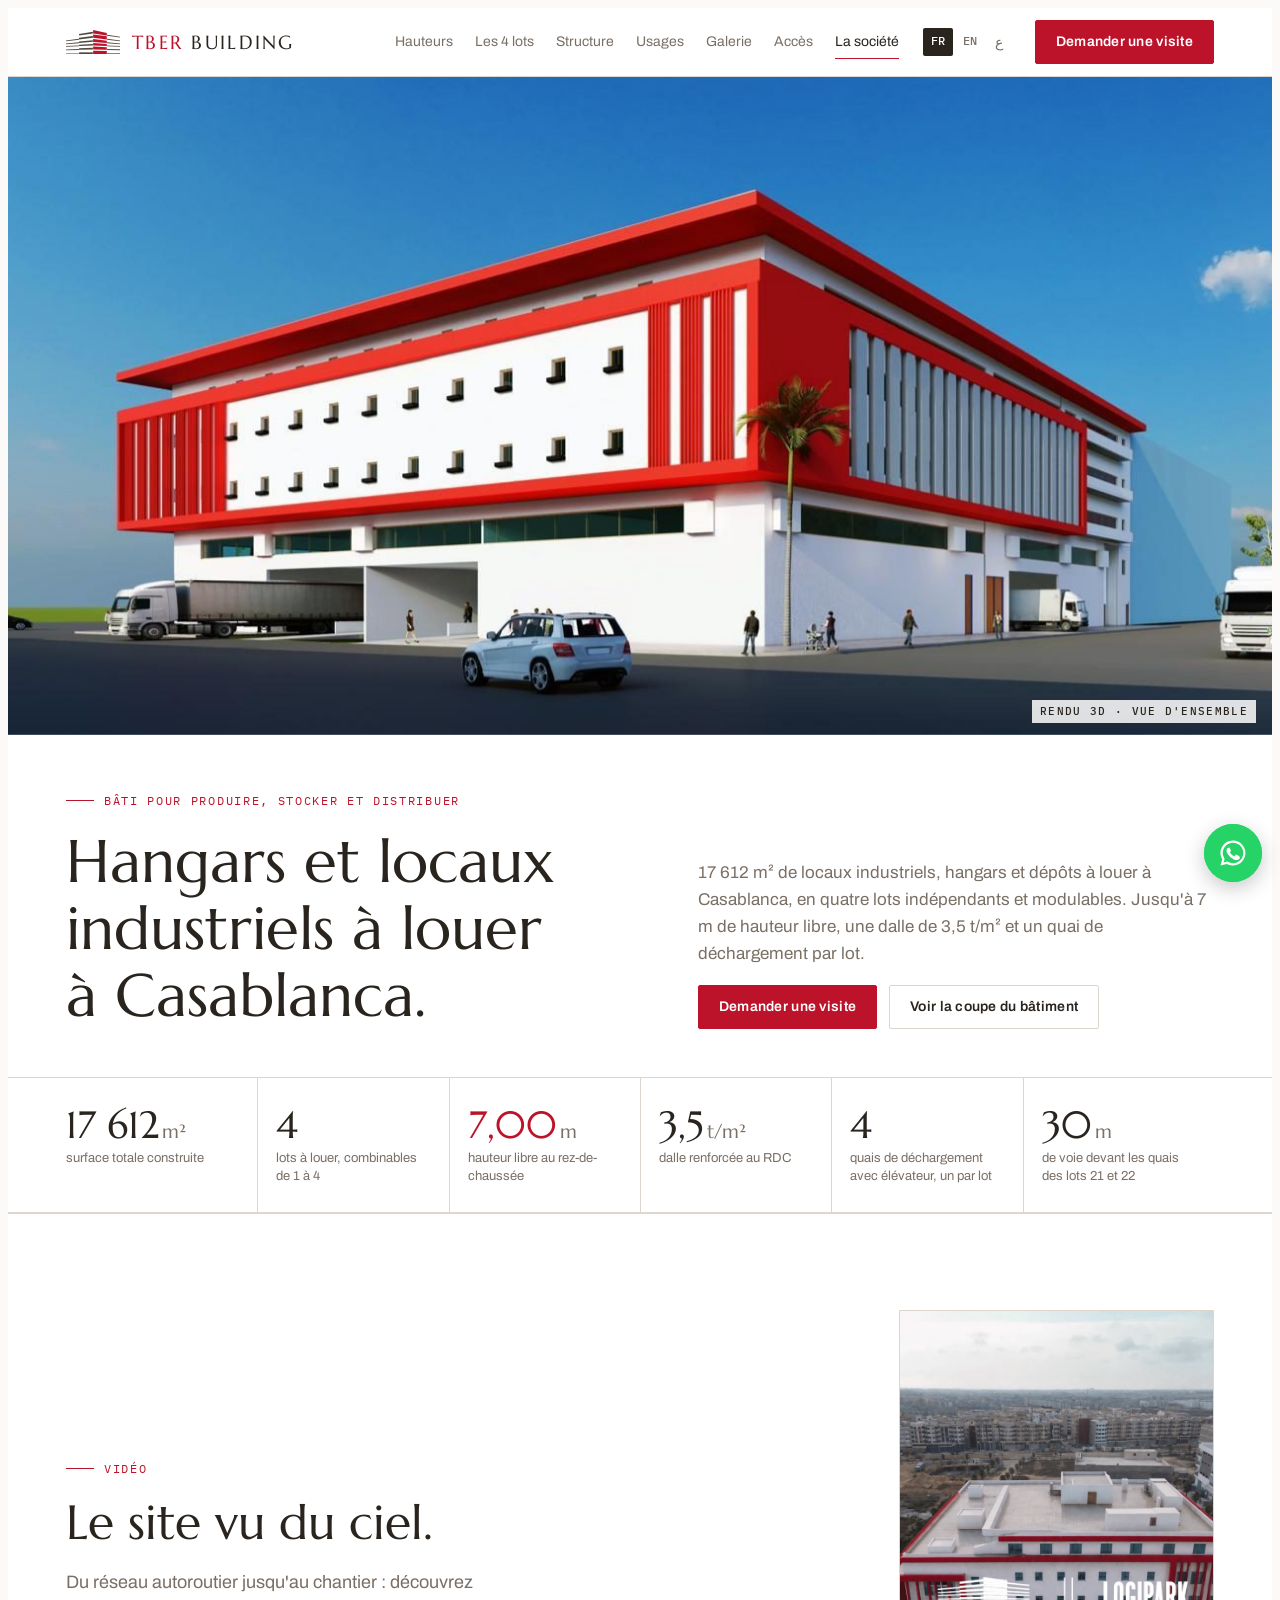
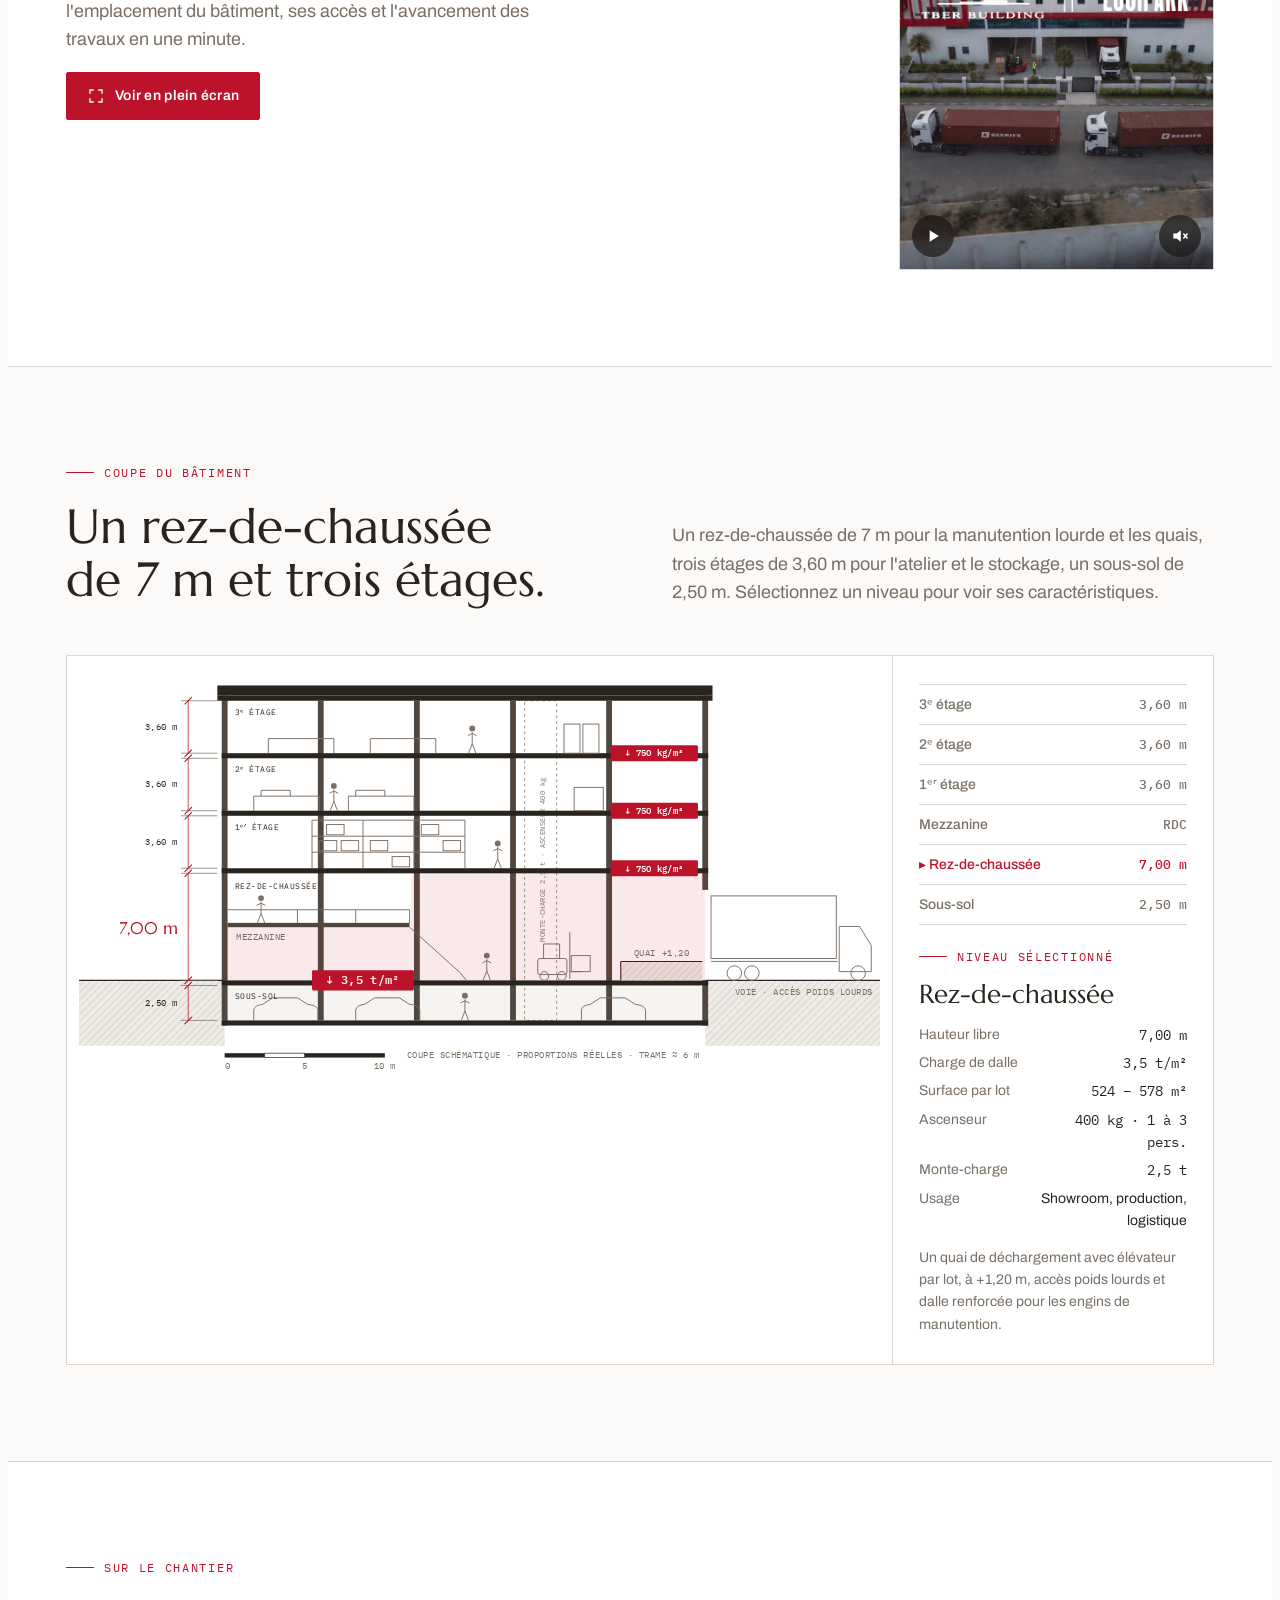
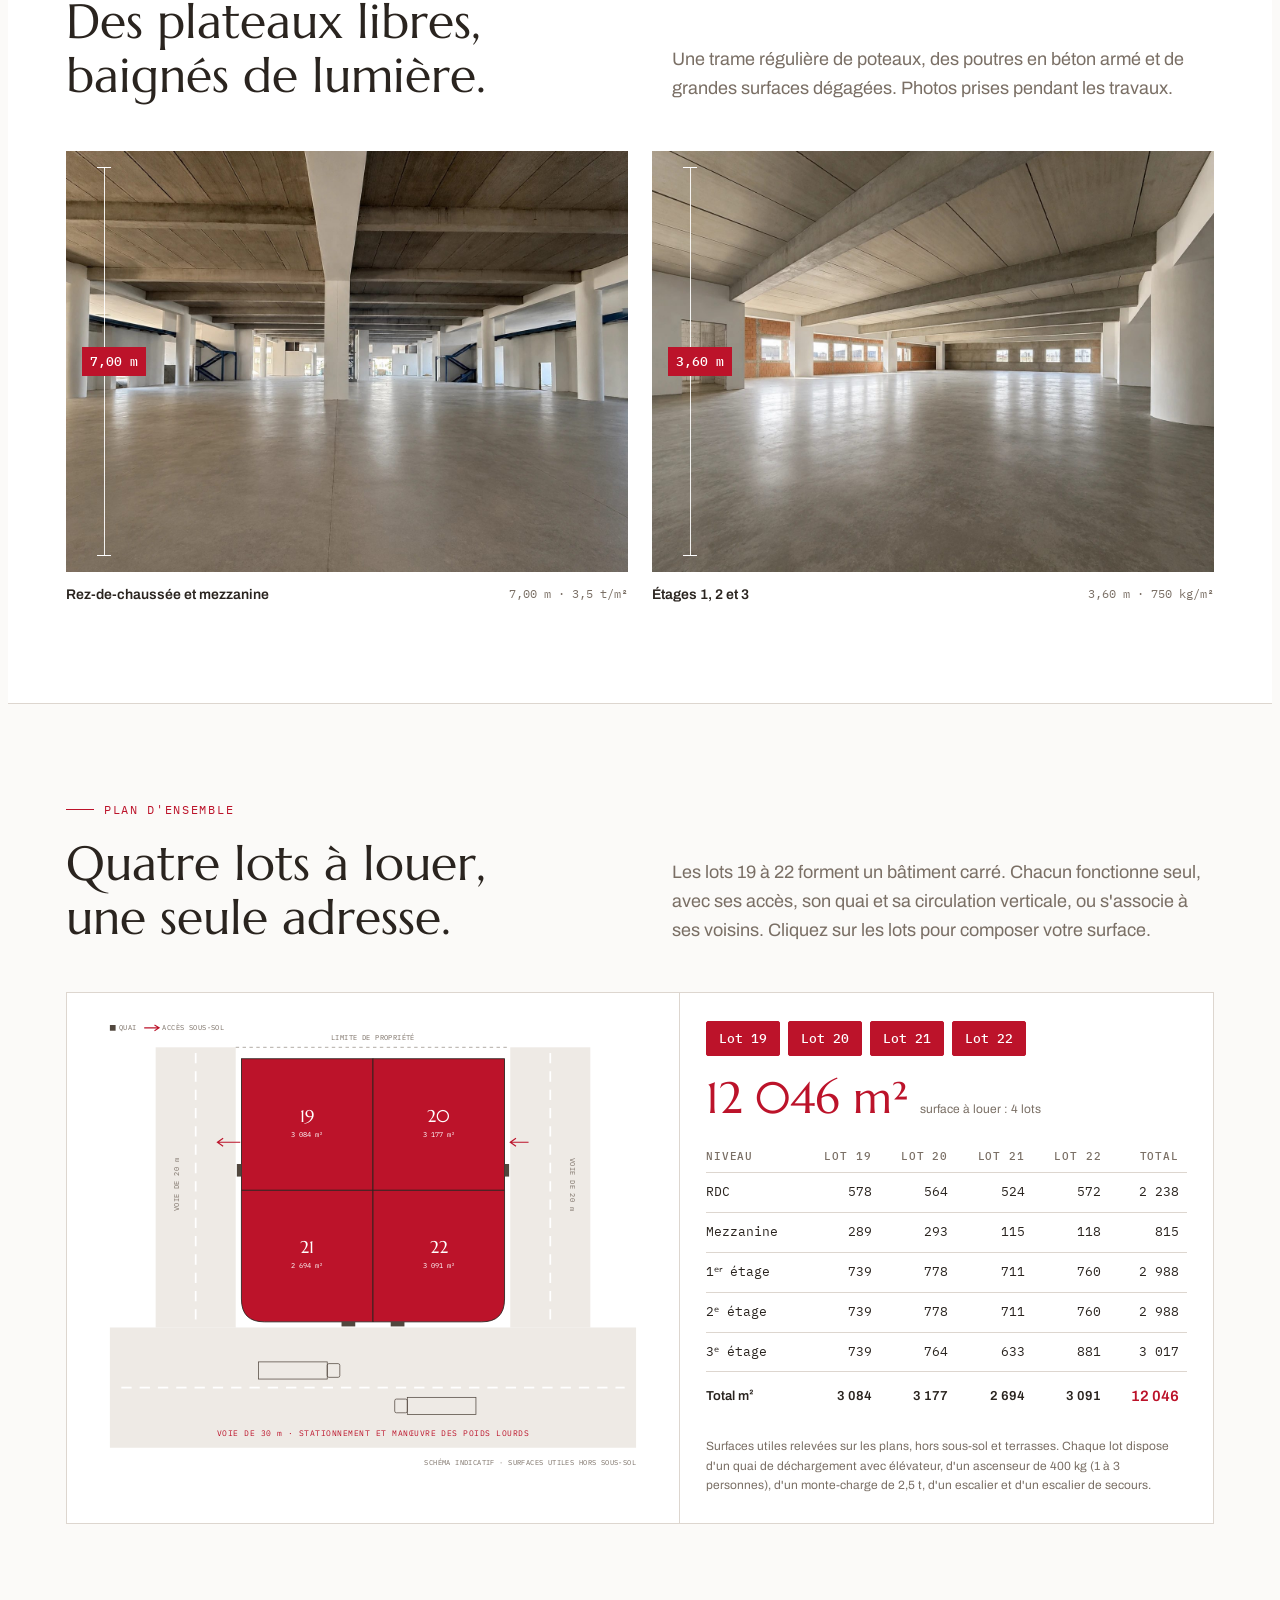
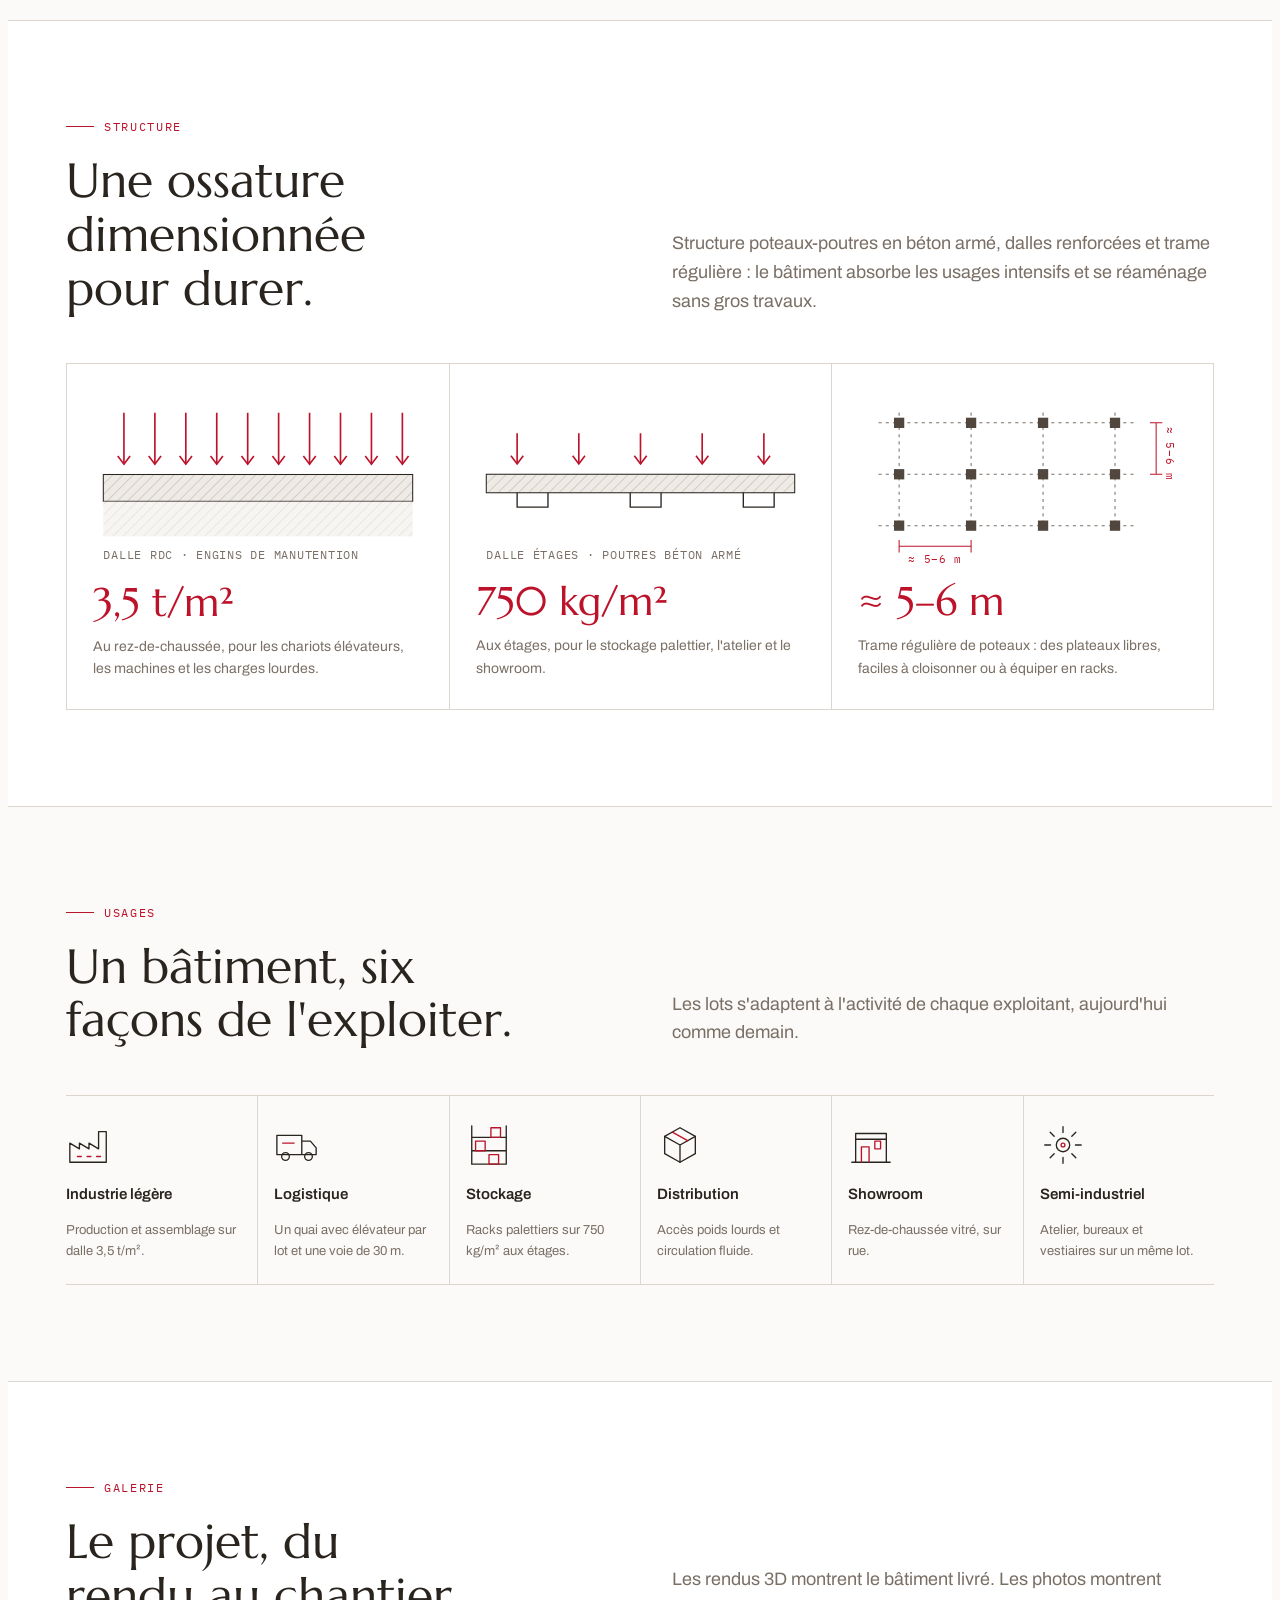
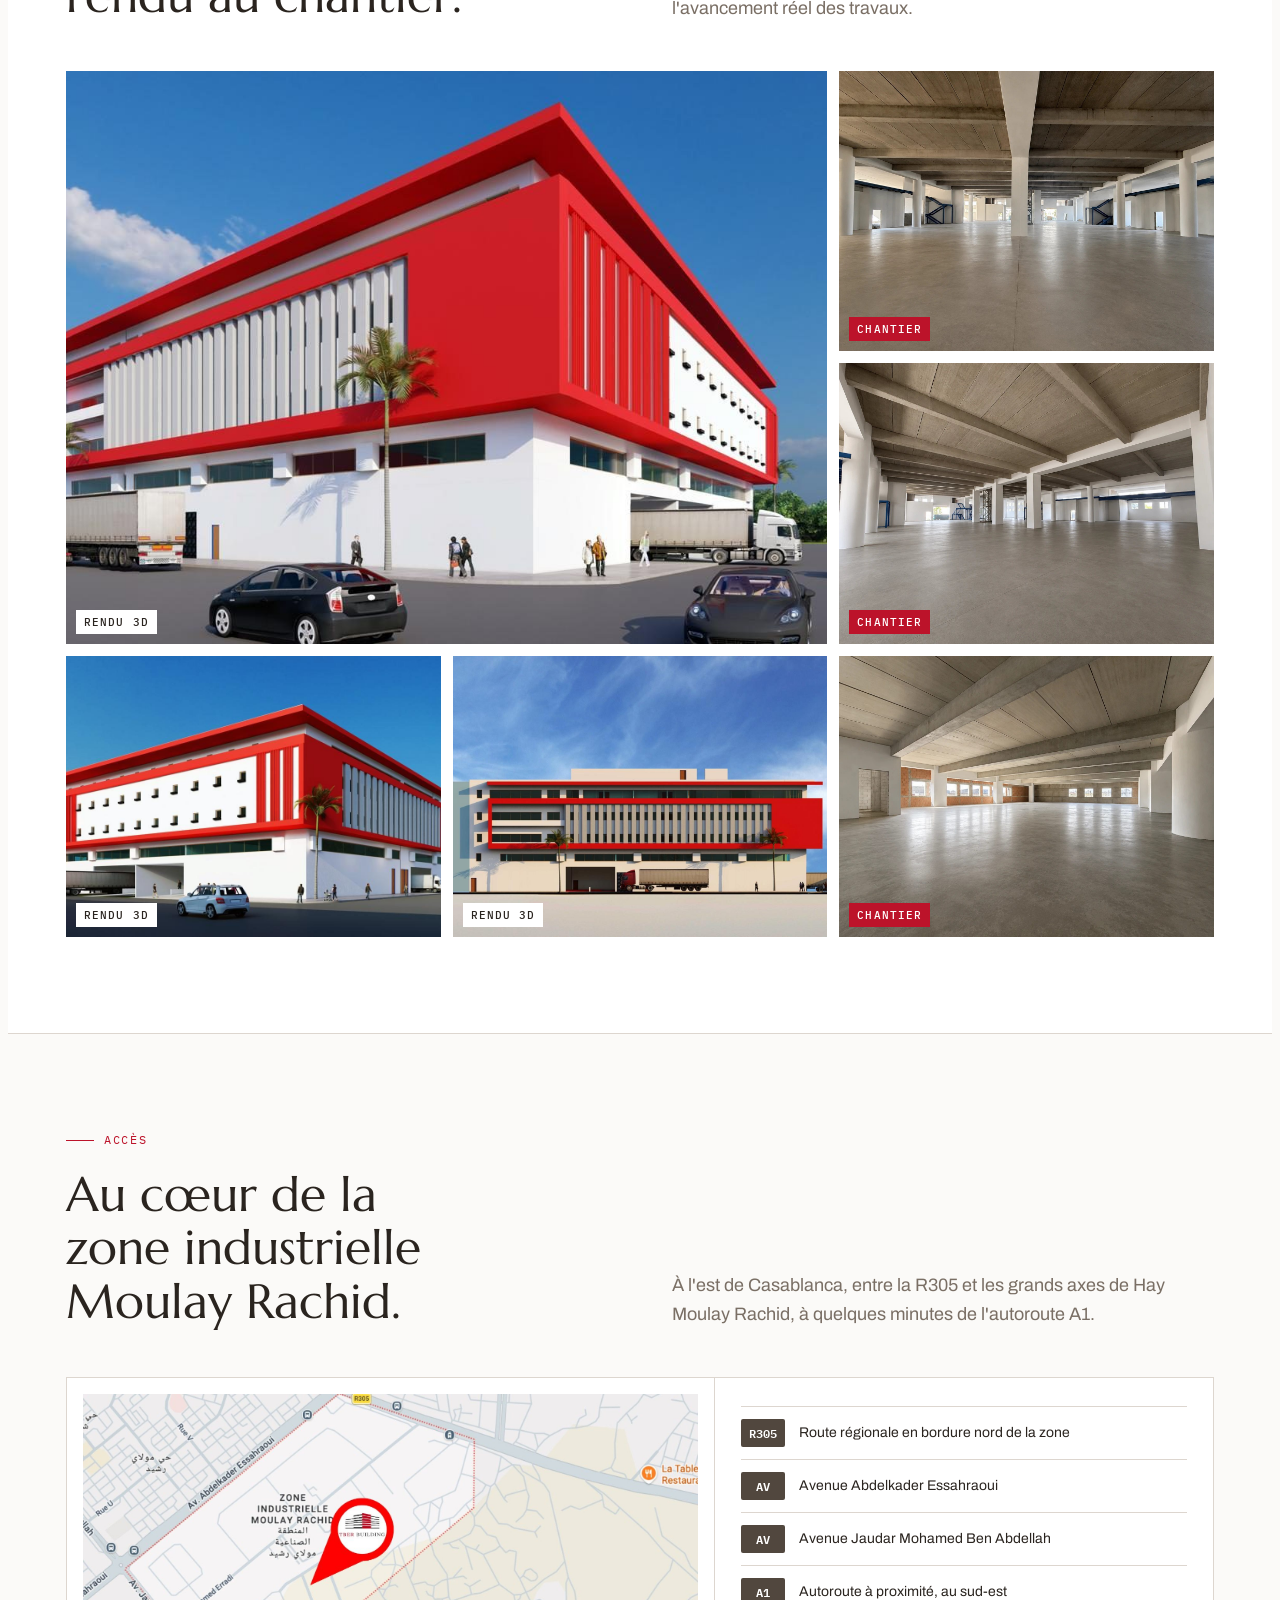
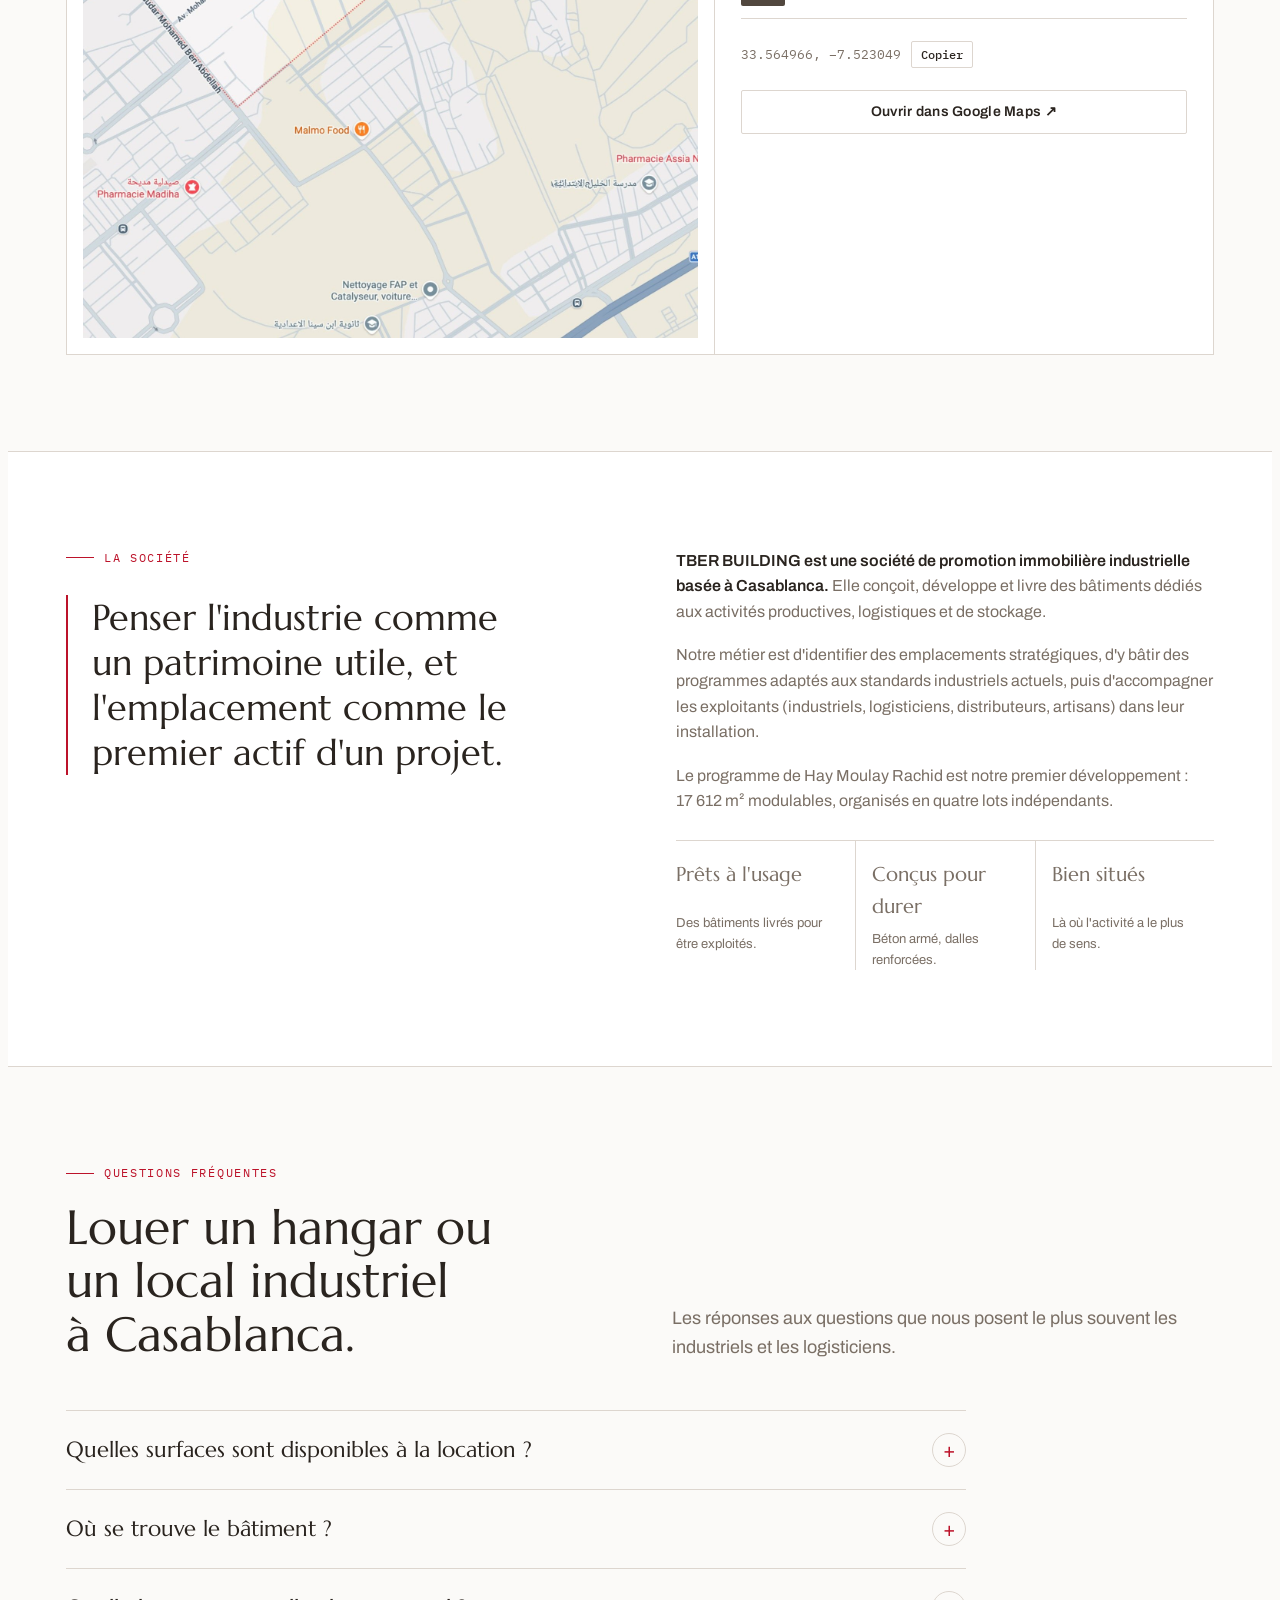
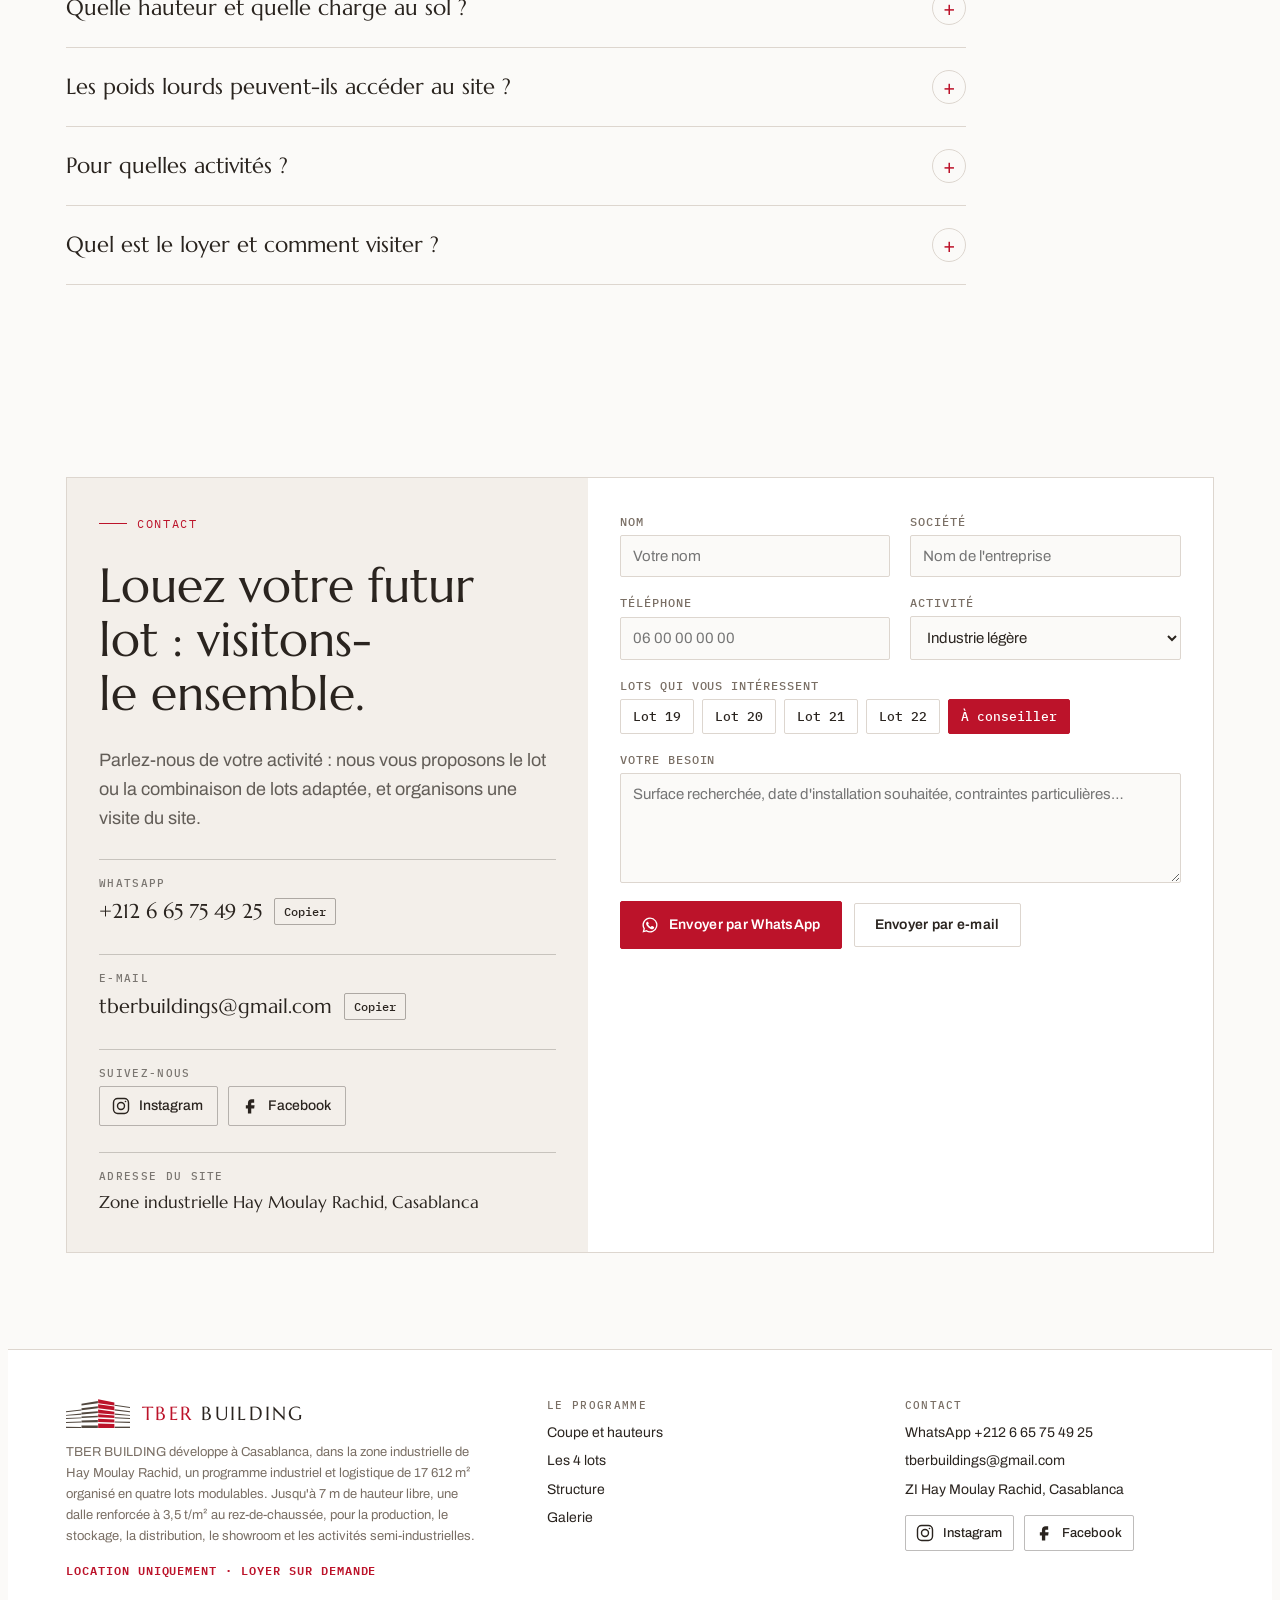
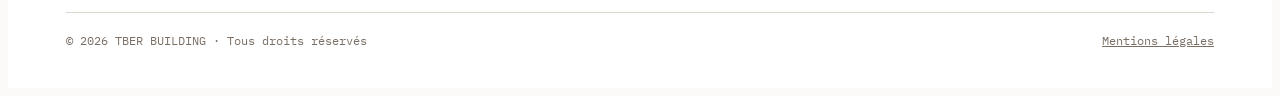
==== commit 41acab3a: "Mise en avant de la location : titre principal, chiffres clés, lots, contact, pied de page Co-Author" ====
--- a/index.html
+++ b/index.html
@@ -69,8 +69,8 @@
     </figure>
     <div class="wrap intro">
       <div>
-        <span class="eyebrow">Hangars, dépôts et locaux industriels à louer · Casablanca</span>
-        <h1>Bâti pour produire, stocker et distribuer.</h1>
+        <span class="eyebrow">Bâti pour produire, stocker et distribuer</span>
+        <h1>Hangars et locaux industriels à louer à Casablanca.</h1>
       </div>
       <div>
         <p>17 612 m² de locaux industriels, hangars et dépôts à louer à Casablanca, en quatre lots indépendants et modulables. Jusqu'à 7 m de hauteur libre, une dalle de 3,5 t/m² et un quai de déchargement par lot.</p>
@@ -85,7 +85,7 @@
   <div class="figures">
     <div class="wrap">
       <div class="fig"><span class="v num">17 612<small>m²</small></span><span class="k">surface totale construite</span></div>
-      <div class="fig"><span class="v num">4</span><span class="k">lots indépendants, combinables de 1 à 4</span></div>
+      <div class="fig"><span class="v num">4</span><span class="k">lots à louer, combinables de 1 à 4</span></div>
       <div class="fig accent"><span class="v num">7,00<small>m</small></span><span class="k">hauteur libre au rez-de-chaussée</span></div>
       <div class="fig"><span class="v num">3,5<small>t/m²</small></span><span class="k">dalle renforcée au RDC</span></div>
       <div class="fig"><span class="v num">4</span><span class="k">quais de déchargement avec élévateur, un par lot</span></div>
@@ -328,7 +328,7 @@
       <div class="sec-head">
         <div>
           <span class="eyebrow">Plan d'ensemble</span>
-          <h2>Quatre lots, une seule adresse.</h2>
+          <h2>Quatre lots à louer, une seule adresse.</h2>
         </div>
         <p class="lead">Les lots 19 à 22 forment un bâtiment carré. Chacun fonctionne seul, avec ses accès, son quai et sa circulation verticale, ou s'associe à ses voisins. Cliquez sur les lots pour composer votre surface.</p>
       </div>
@@ -386,7 +386,7 @@
             <button class="chip" data-lot="21" aria-pressed="true">Lot 21</button>
             <button class="chip" data-lot="22" aria-pressed="true">Lot 22</button>
           </div>
-          <div class="total"><span class="v" id="totV">12 046 m²</span><span class="note" id="totK">surface utile des 4 lots</span></div>
+          <div class="total"><span class="v" id="totV">12 046 m²</span><span class="note" id="totK">surface à louer : 4 lots</span></div>
           <div class="tbl-wrap">
             <table>
               <thead id="tHead"></thead>
@@ -599,7 +599,7 @@
       <div class="sheet contact">
         <div class="contact-info">
           <span class="eyebrow">Contact</span>
-          <h2>Visitons votre futur lot.</h2>
+          <h2>Louez votre futur lot : visitons-le ensemble.</h2>
           <p class="lead">Parlez-nous de votre activité : nous vous proposons le lot ou la combinaison de lots adaptée, et organisons une visite du site.</p>
           <div class="cline">
             <small>WhatsApp</small>
@@ -659,6 +659,7 @@
         <span class="brand-name"><b>TBER</b> BUILDING</span>
       </a>
       <p>TBER BUILDING développe à Casablanca, dans la zone industrielle de Hay Moulay Rachid, un programme industriel et logistique de 17 612 m² organisé en quatre lots modulables. Jusqu'à 7 m de hauteur libre, une dalle renforcée à 3,5 t/m² au rez-de-chaussée, pour la production, le stockage, la distribution, le showroom et les activités semi-industrielles.</p>
+      <p class="foot-rent">Location uniquement · loyer sur demande</p>
     </div>
     <div>
       <h4>Le programme</h4>
--- a/css/style.css
+++ b/css/style.css
@@ -320,6 +320,8 @@
 .vid-sound .i-on{display:none}
 .vid-sound[aria-pressed="true"] .i-on{display:inline}.vid-sound[aria-pressed="true"] .i-off{display:none}
 @media (max-width:860px){.vid{grid-template-columns:minmax(0,1fr)}.vid-frame{height:min(60vh,480px)}}
+.foot-rent{font:600 12px var(--f-mono);letter-spacing:.08em;text-transform:uppercase;color:var(--red)}
+.intro h1{max-width:18ch}
 /* Langues */
 @media (max-width:480px){.hdr .wrap{gap:10px}.brand{gap:8px}.brand svg{width:42px}.brand-name{font-size:15px;letter-spacing:.08em}.lang a{padding:6px 5px}}
 .lang{display:flex;gap:2px;font:500 12px var(--f-mono)}
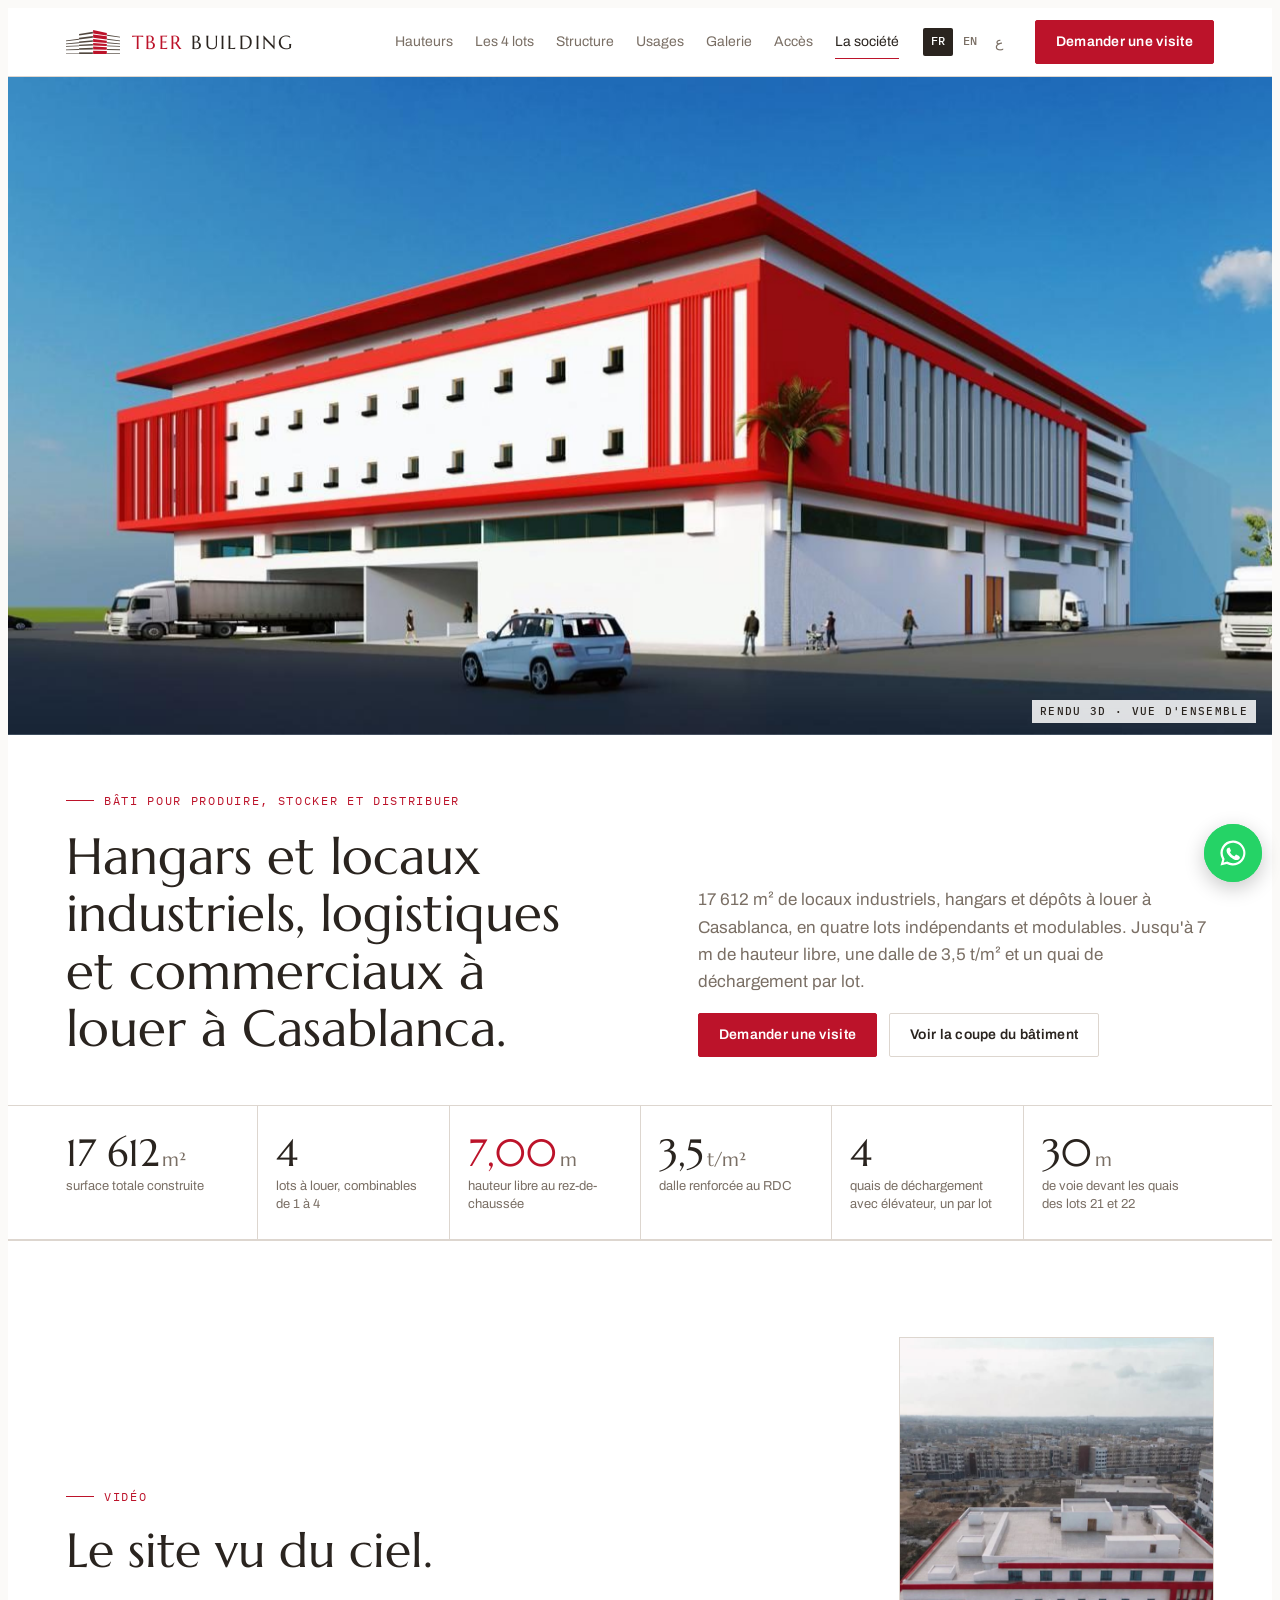
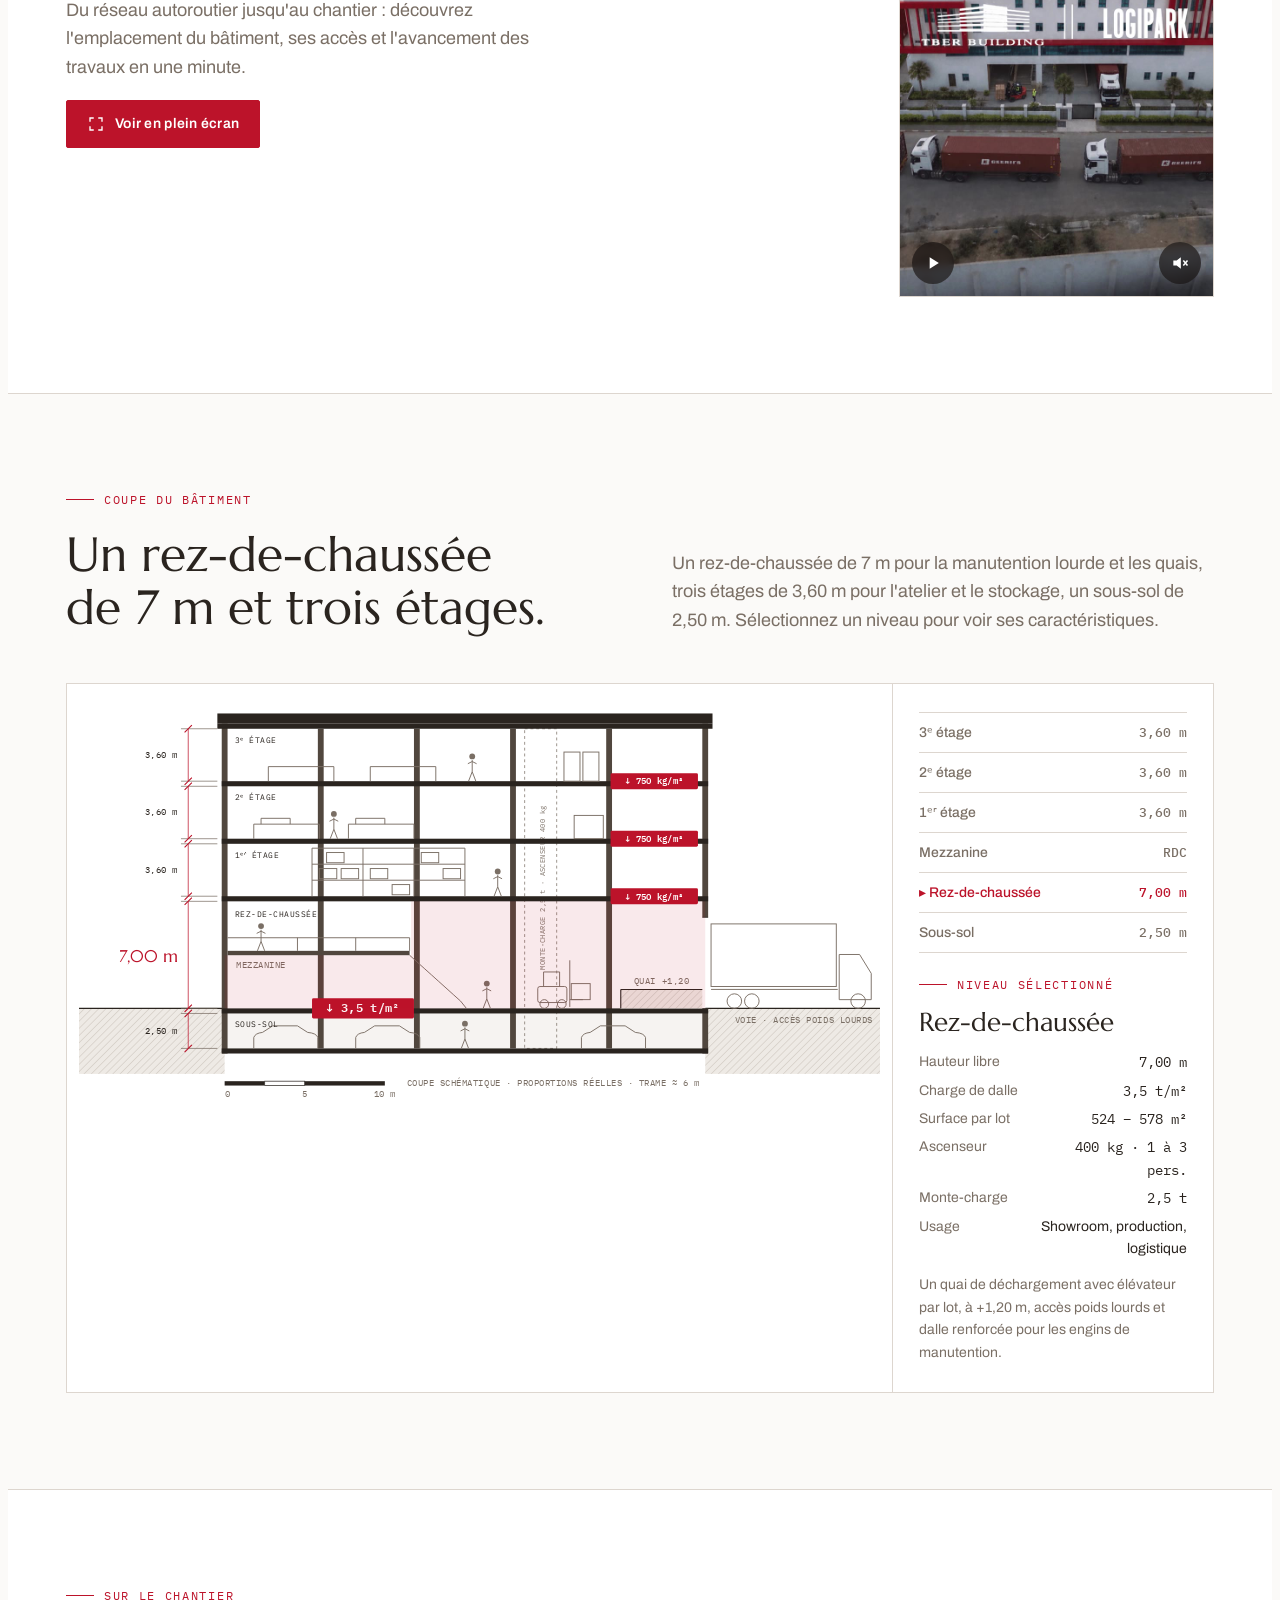
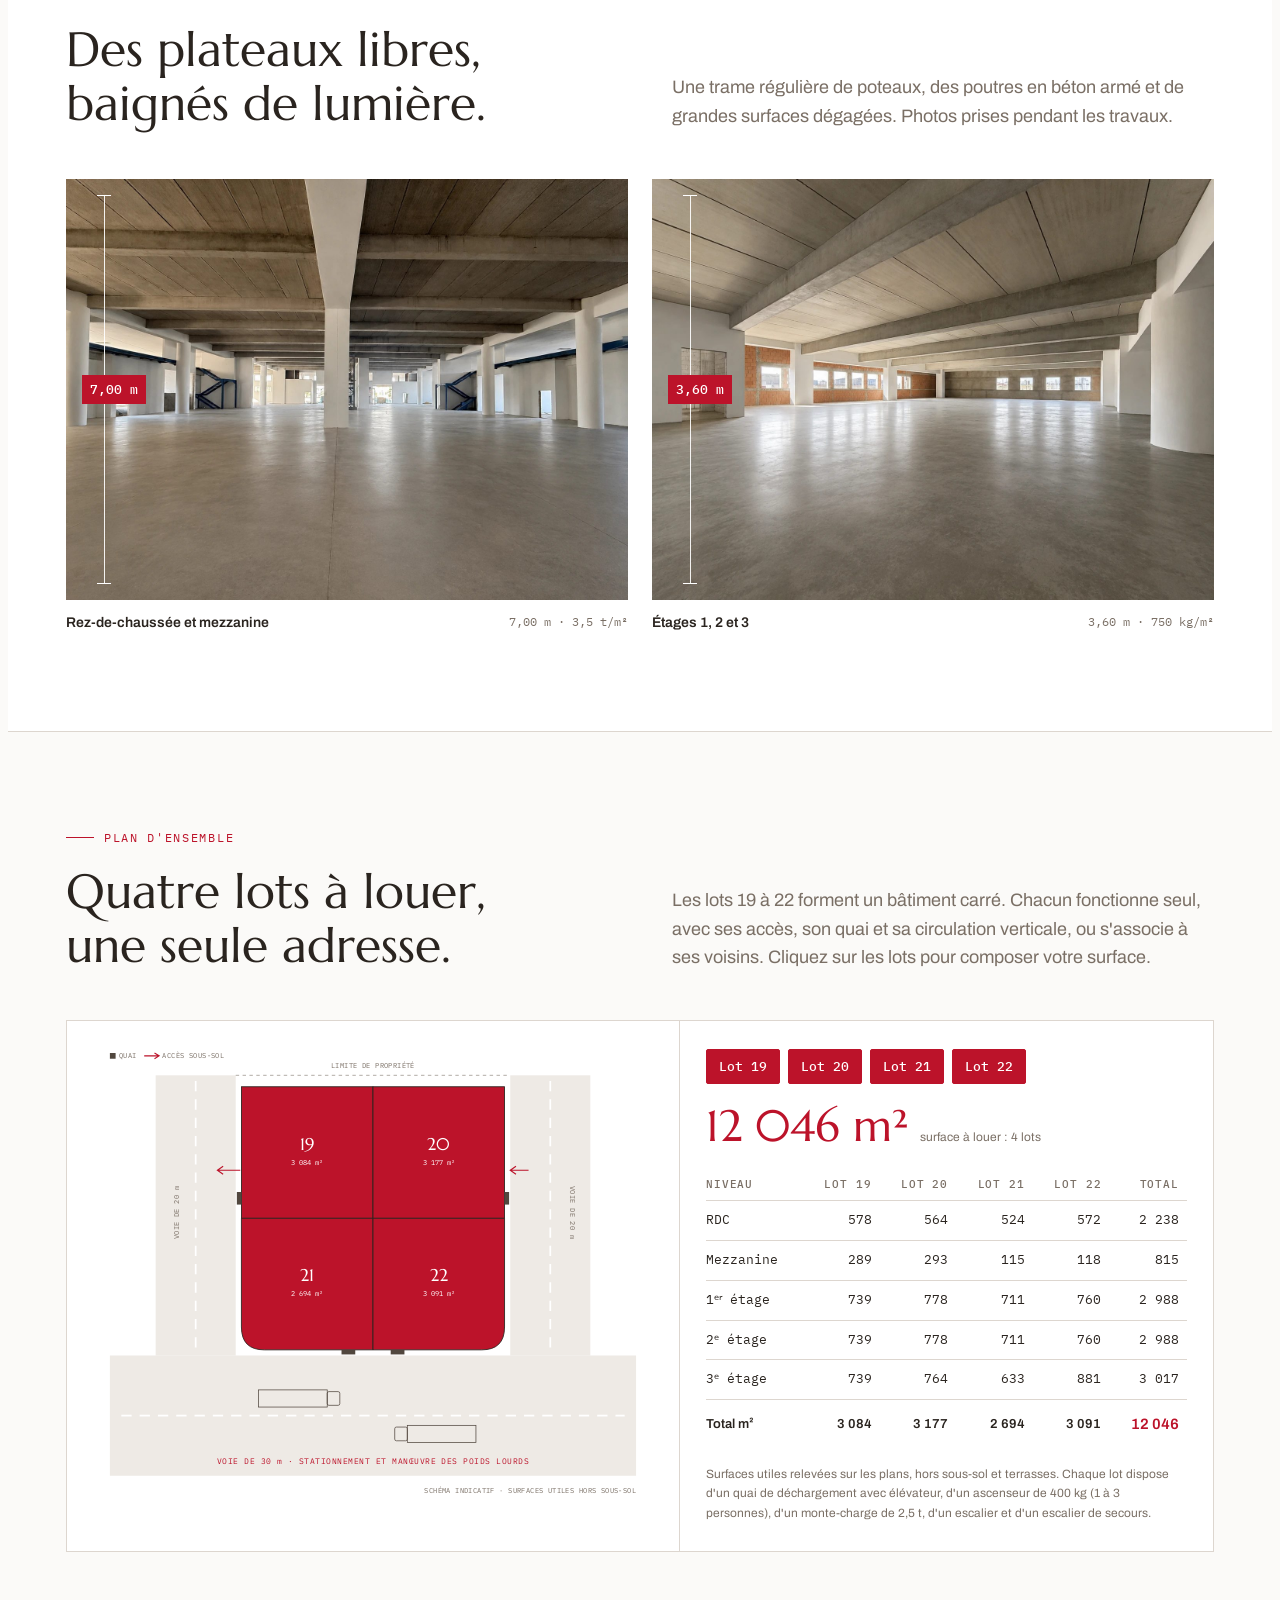
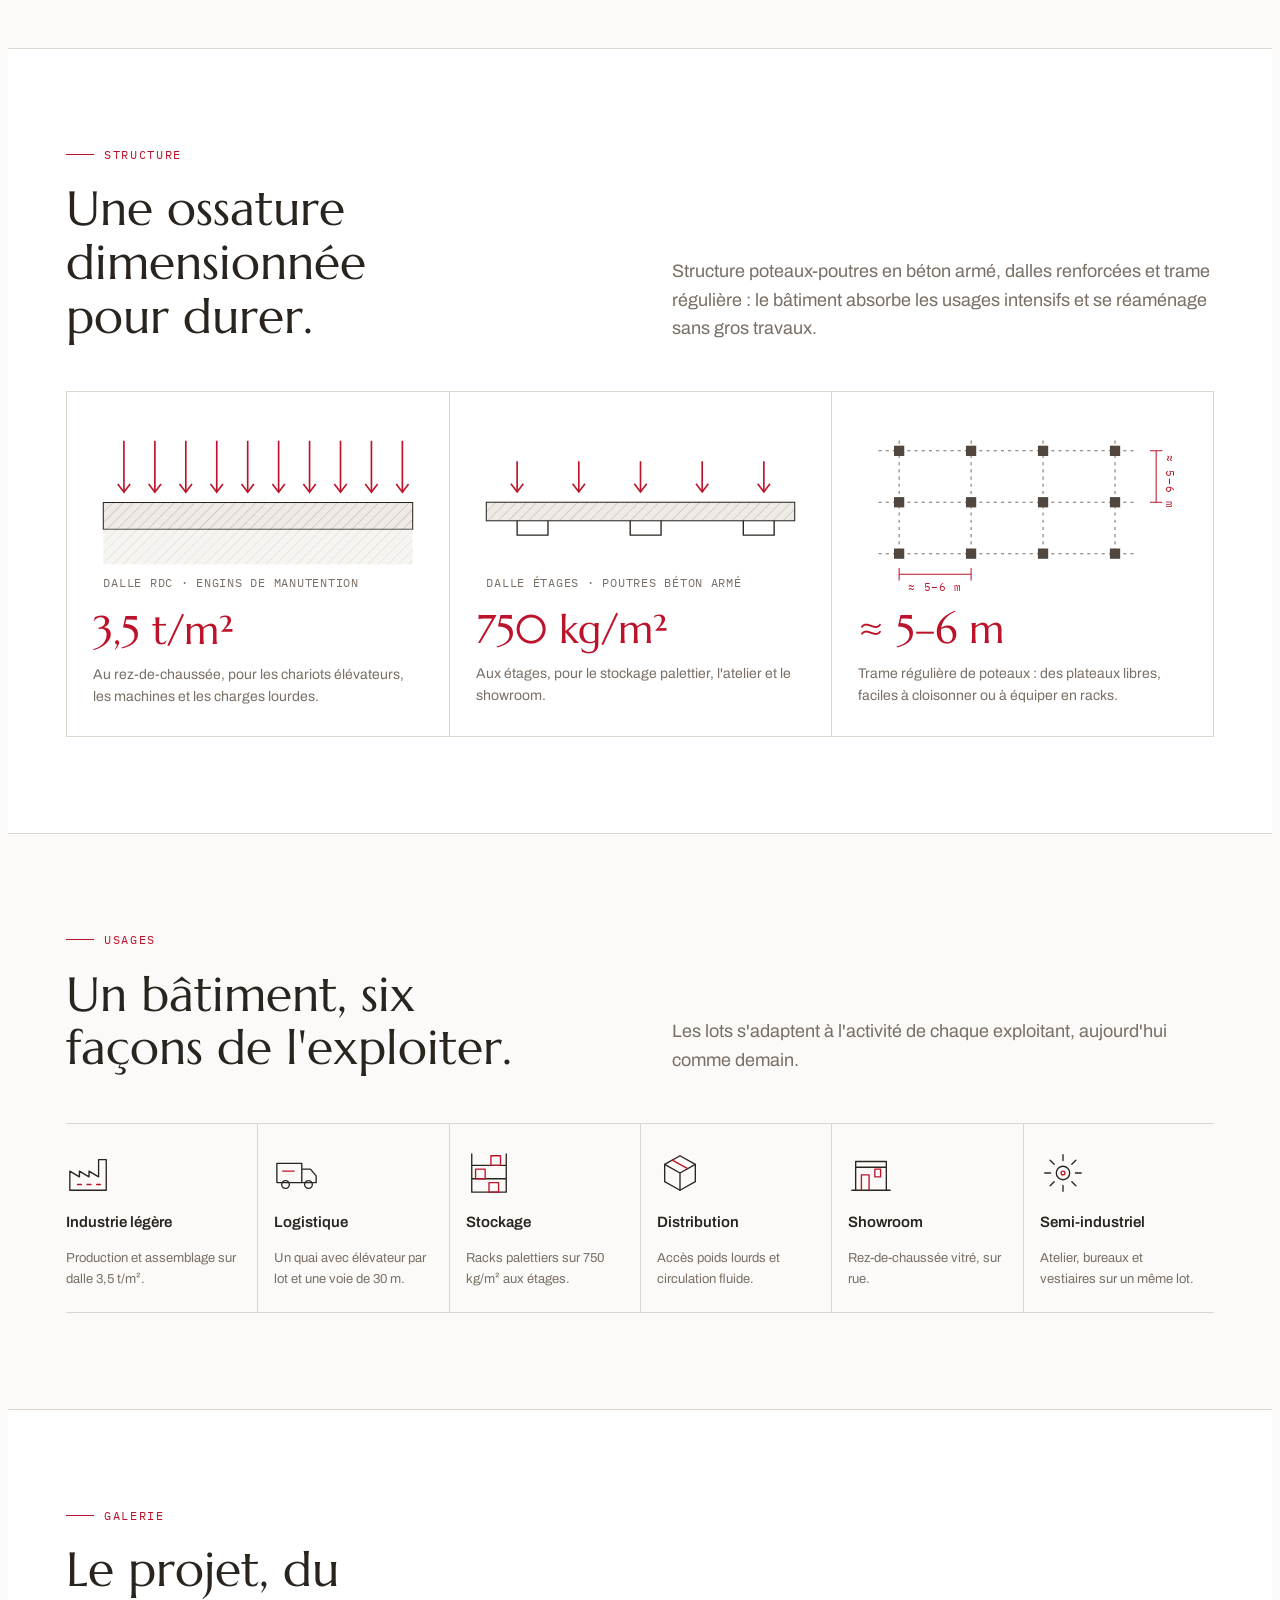
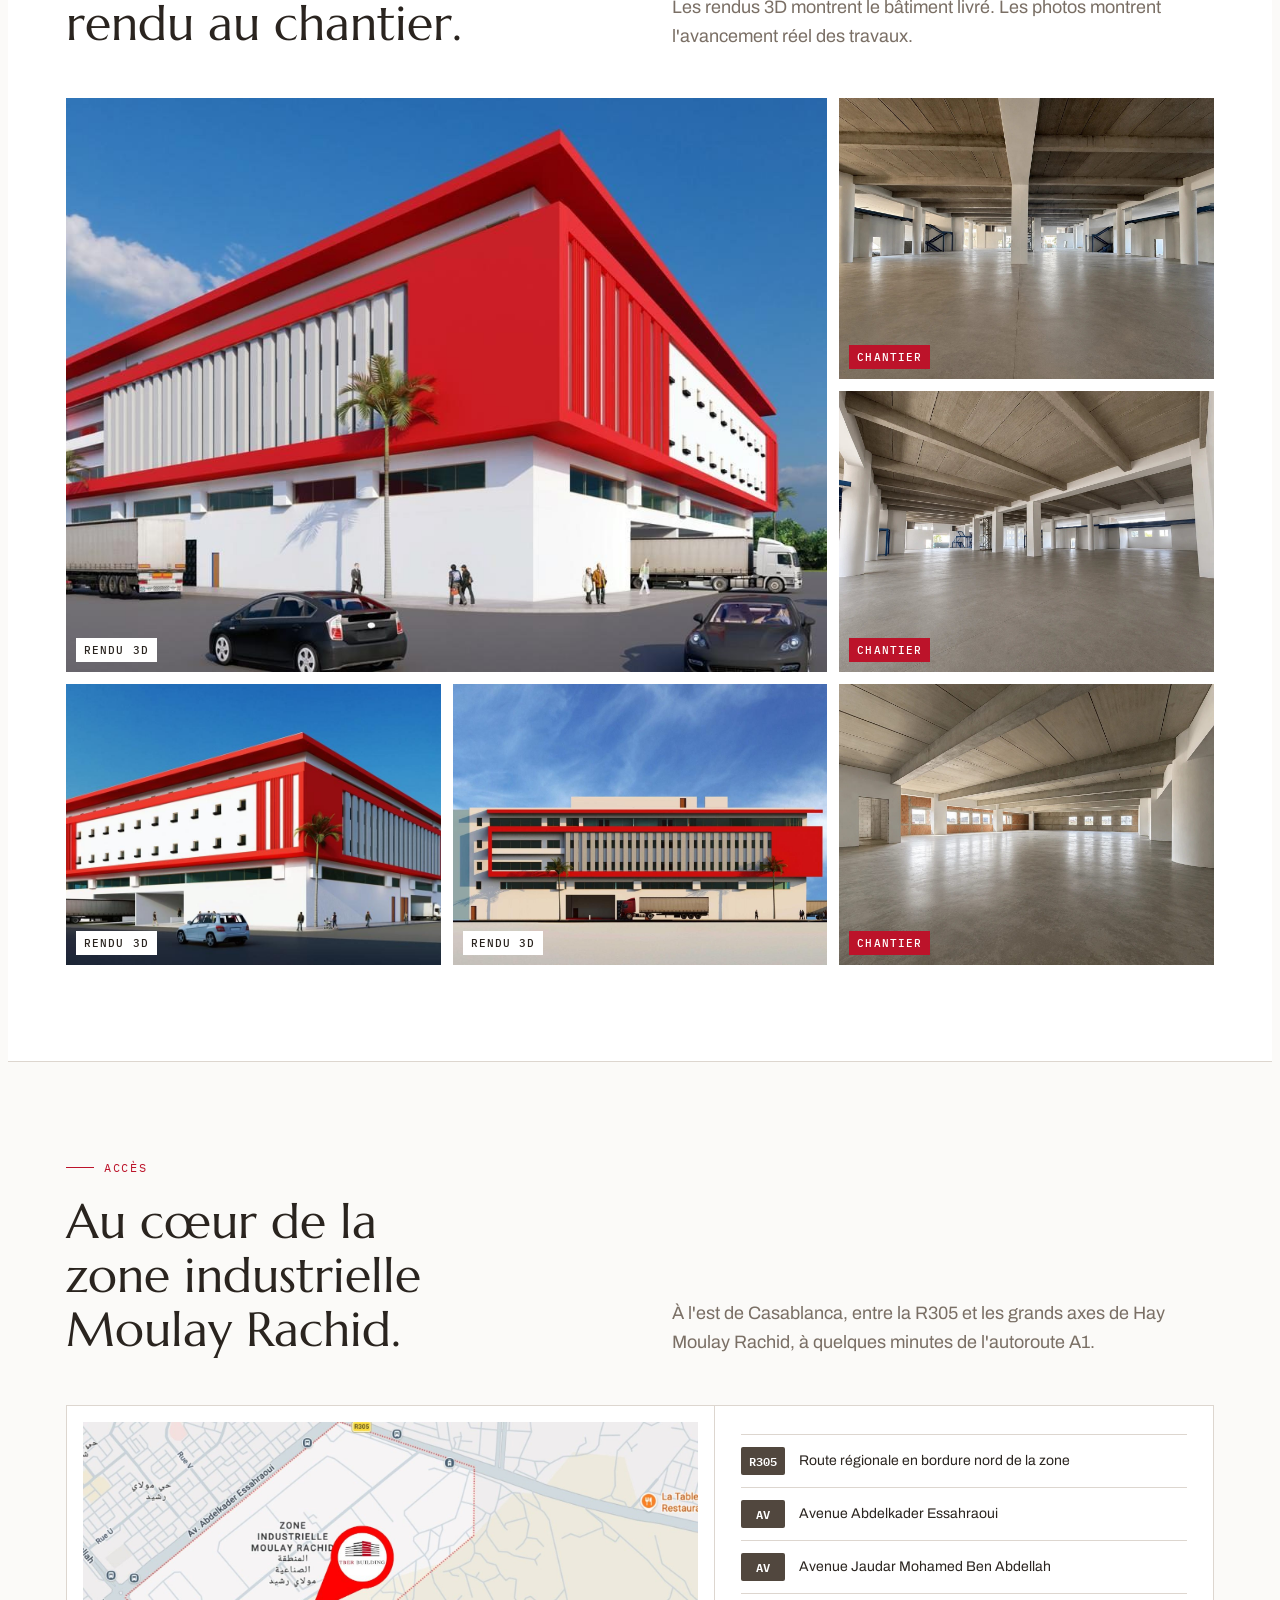
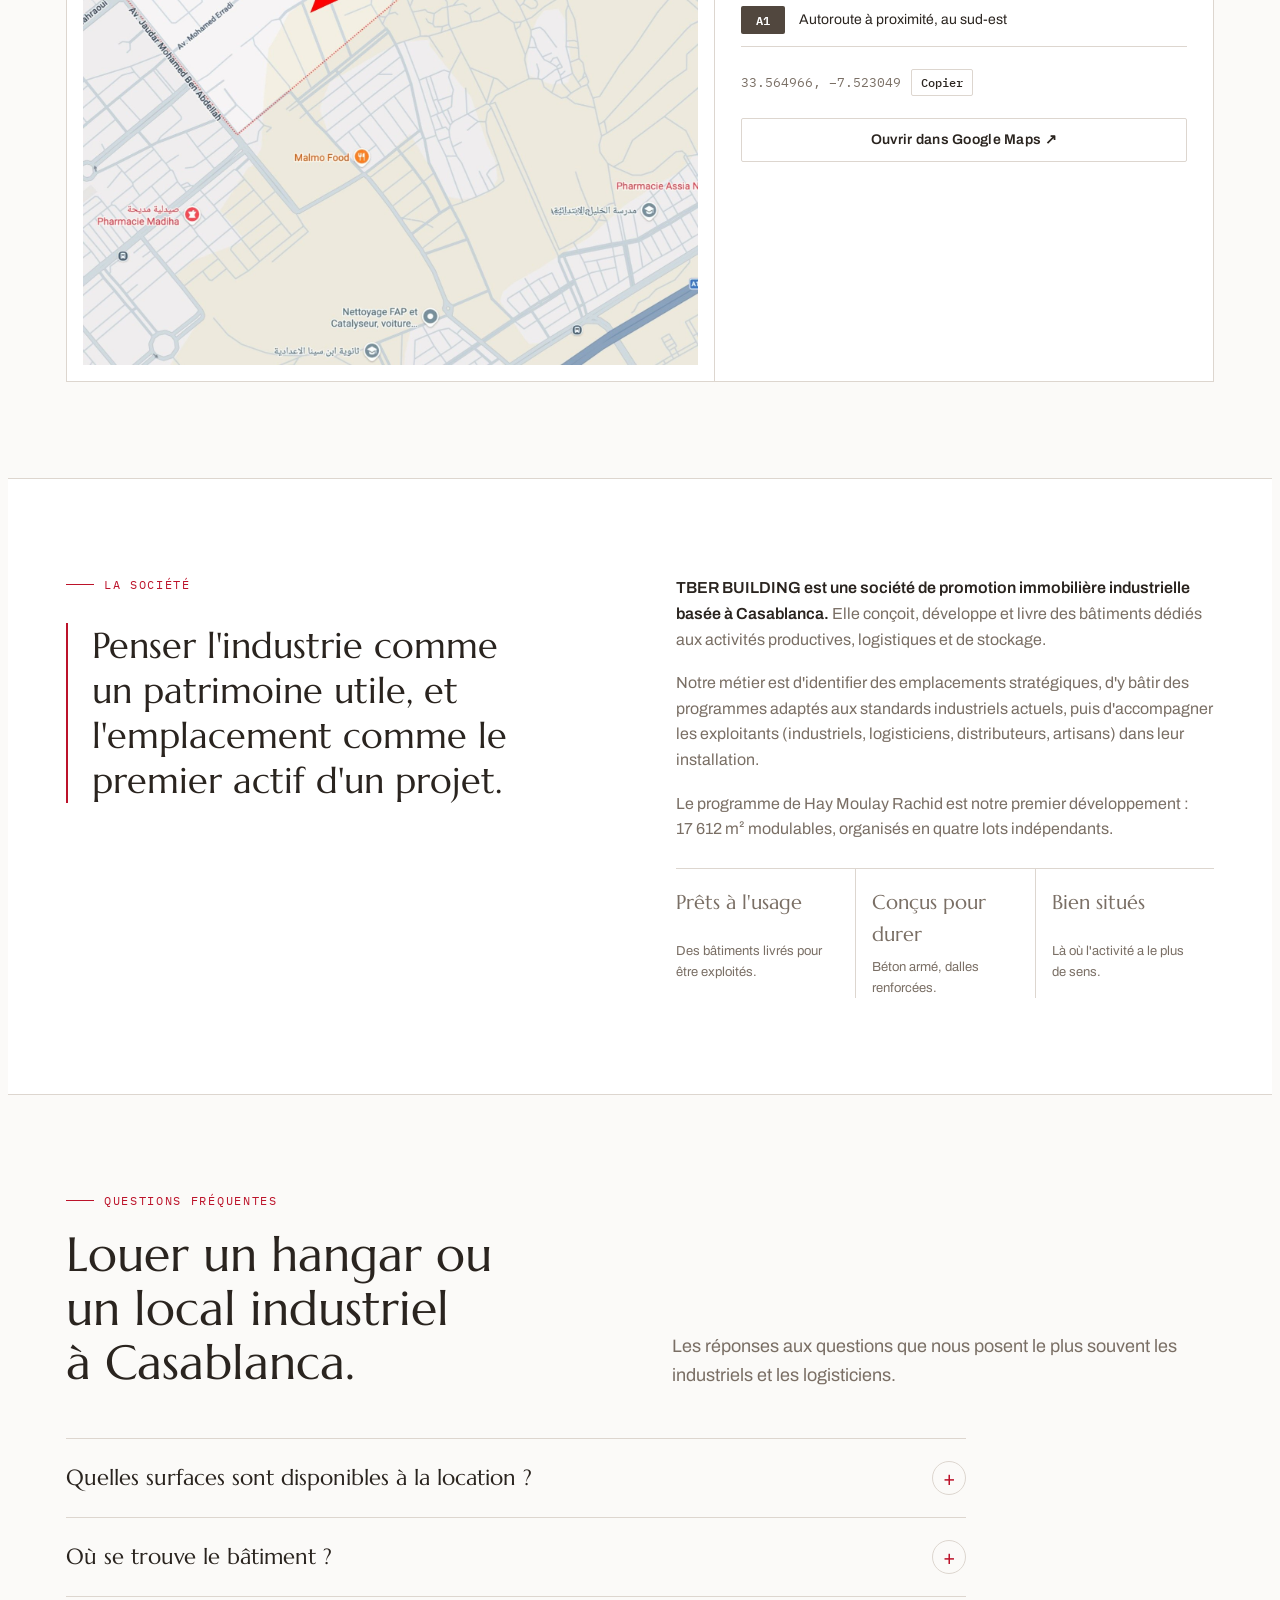
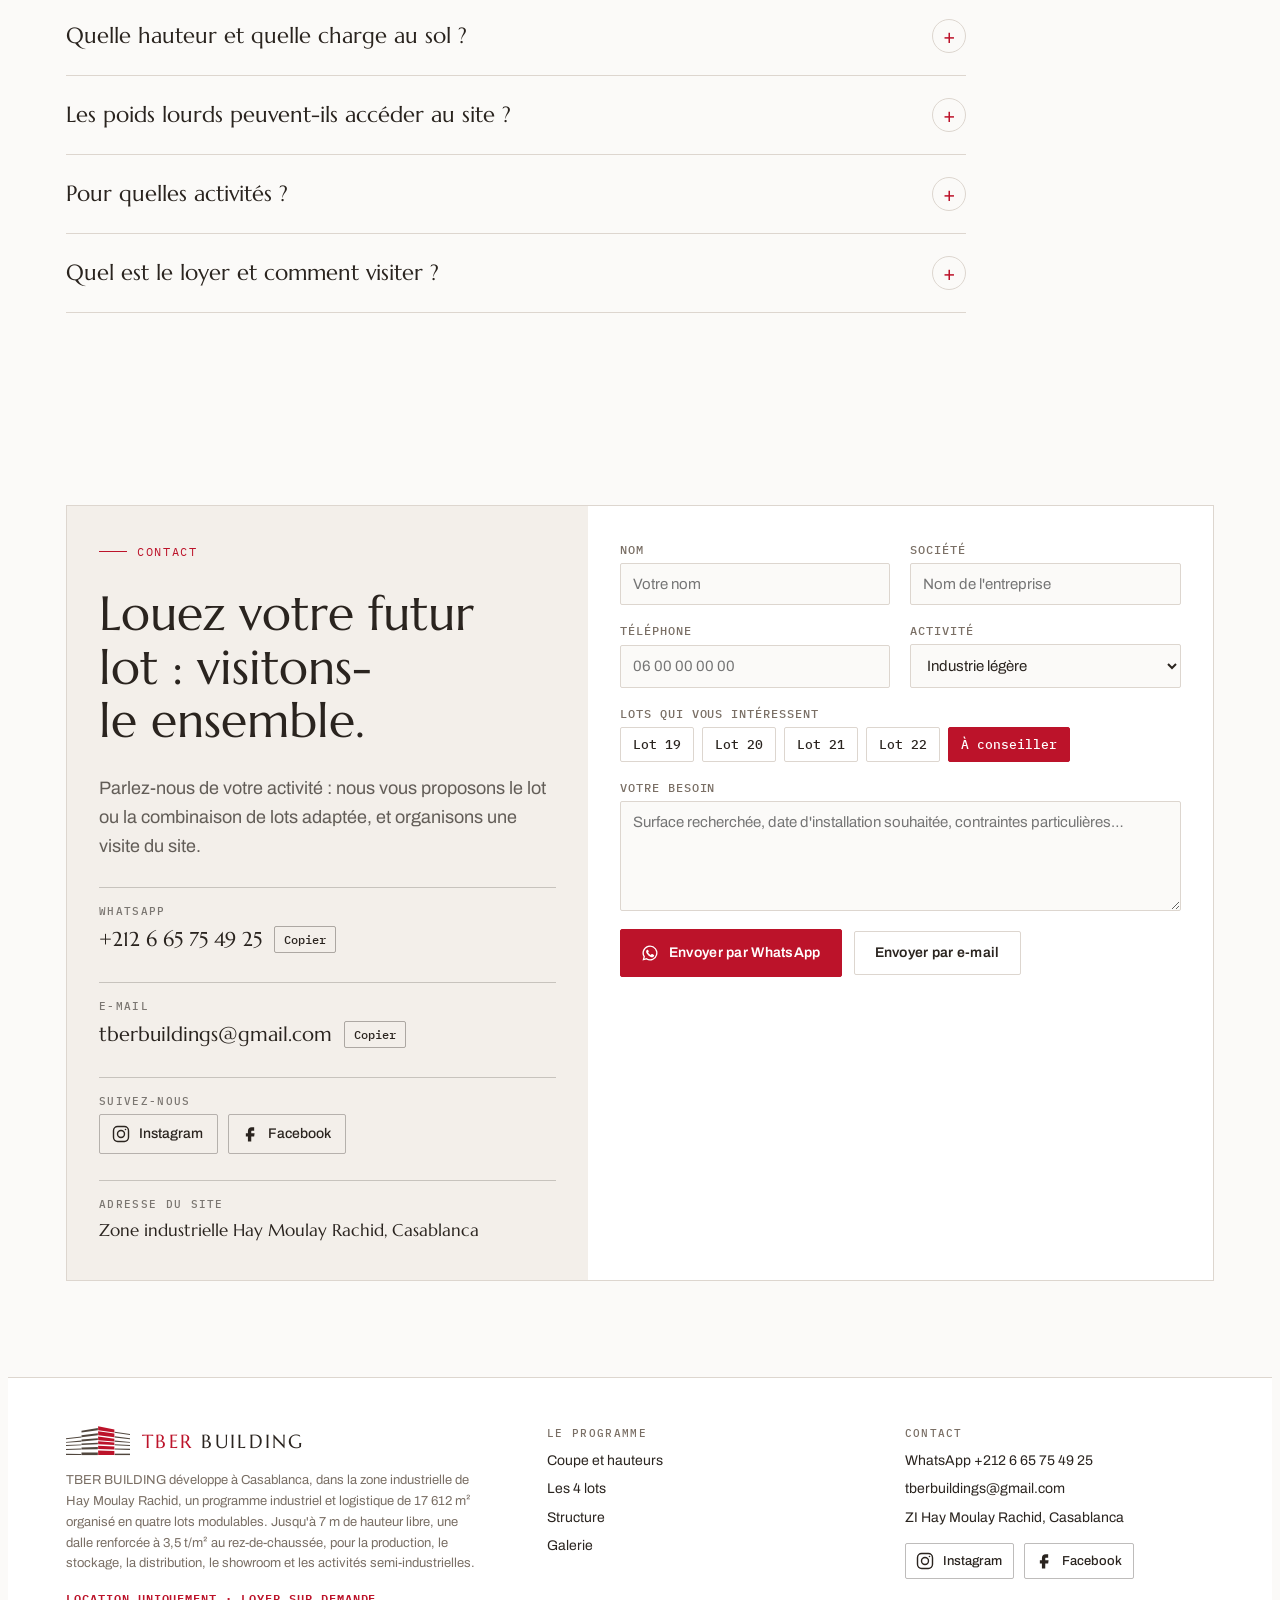
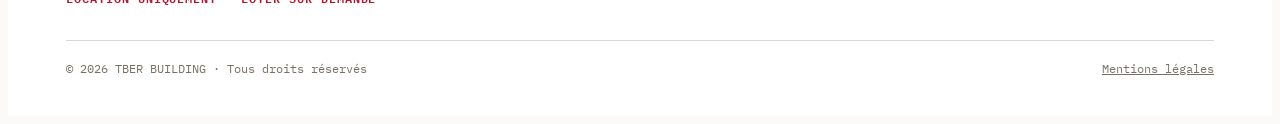
==== commit 7cd7fed3: "Titre : hangars et locaux industriels, logistiques et commerciaux à louer Co-Authored-By: Claude Opu" ====
--- a/index.html
+++ b/index.html
@@ -70,7 +70,7 @@
     <div class="wrap intro">
       <div>
         <span class="eyebrow">Bâti pour produire, stocker et distribuer</span>
-        <h1>Hangars et locaux industriels à louer à Casablanca.</h1>
+        <h1>Hangars et locaux industriels, logistiques et commerciaux à louer à Casablanca.</h1>
       </div>
       <div>
         <p>17 612 m² de locaux industriels, hangars et dépôts à louer à Casablanca, en quatre lots indépendants et modulables. Jusqu'à 7 m de hauteur libre, une dalle de 3,5 t/m² et un quai de déchargement par lot.</p>
--- a/css/style.css
+++ b/css/style.css
@@ -60,7 +60,7 @@
 .hero-img figcaption{position:absolute;inset-inline-end:max(16px,env(safe-area-inset-right,0px));bottom:12px;font:500 11px/1 var(--f-mono);letter-spacing:.12em;text-transform:uppercase;color:var(--ink);background:color-mix(in srgb,var(--paper) 85%,transparent);padding:6px 8px}
 .intro{display:grid;grid-template-columns:minmax(0,1.1fr) minmax(0,1fr);gap:24px 64px;align-items:end;padding-block:56px 48px}
 .intro > div{display:grid;gap:18px;min-width:0}
-.intro h1{font-size:clamp(34px,4.8vw,60px);max-width:16ch}
+.intro h1{font-size:clamp(32px,4vw,52px);max-width:22ch}
 .intro p{font-size:17px;color:var(--muted);max-width:52ch}
 .intro .ctas{display:flex;flex-wrap:wrap;gap:12px}
 @media (max-width:860px){.intro{grid-template-columns:minmax(0,1fr);padding-block:36px 32px}}
@@ -321,7 +321,6 @@
 .vid-sound[aria-pressed="true"] .i-on{display:inline}.vid-sound[aria-pressed="true"] .i-off{display:none}
 @media (max-width:860px){.vid{grid-template-columns:minmax(0,1fr)}.vid-frame{height:min(60vh,480px)}}
 .foot-rent{font:600 12px var(--f-mono);letter-spacing:.08em;text-transform:uppercase;color:var(--red)}
-.intro h1{max-width:18ch}
 /* Langues */
 @media (max-width:480px){.hdr .wrap{gap:10px}.brand{gap:8px}.brand svg{width:42px}.brand-name{font-size:15px;letter-spacing:.08em}.lang a{padding:6px 5px}}
 .lang{display:flex;gap:2px;font:500 12px var(--f-mono)}
